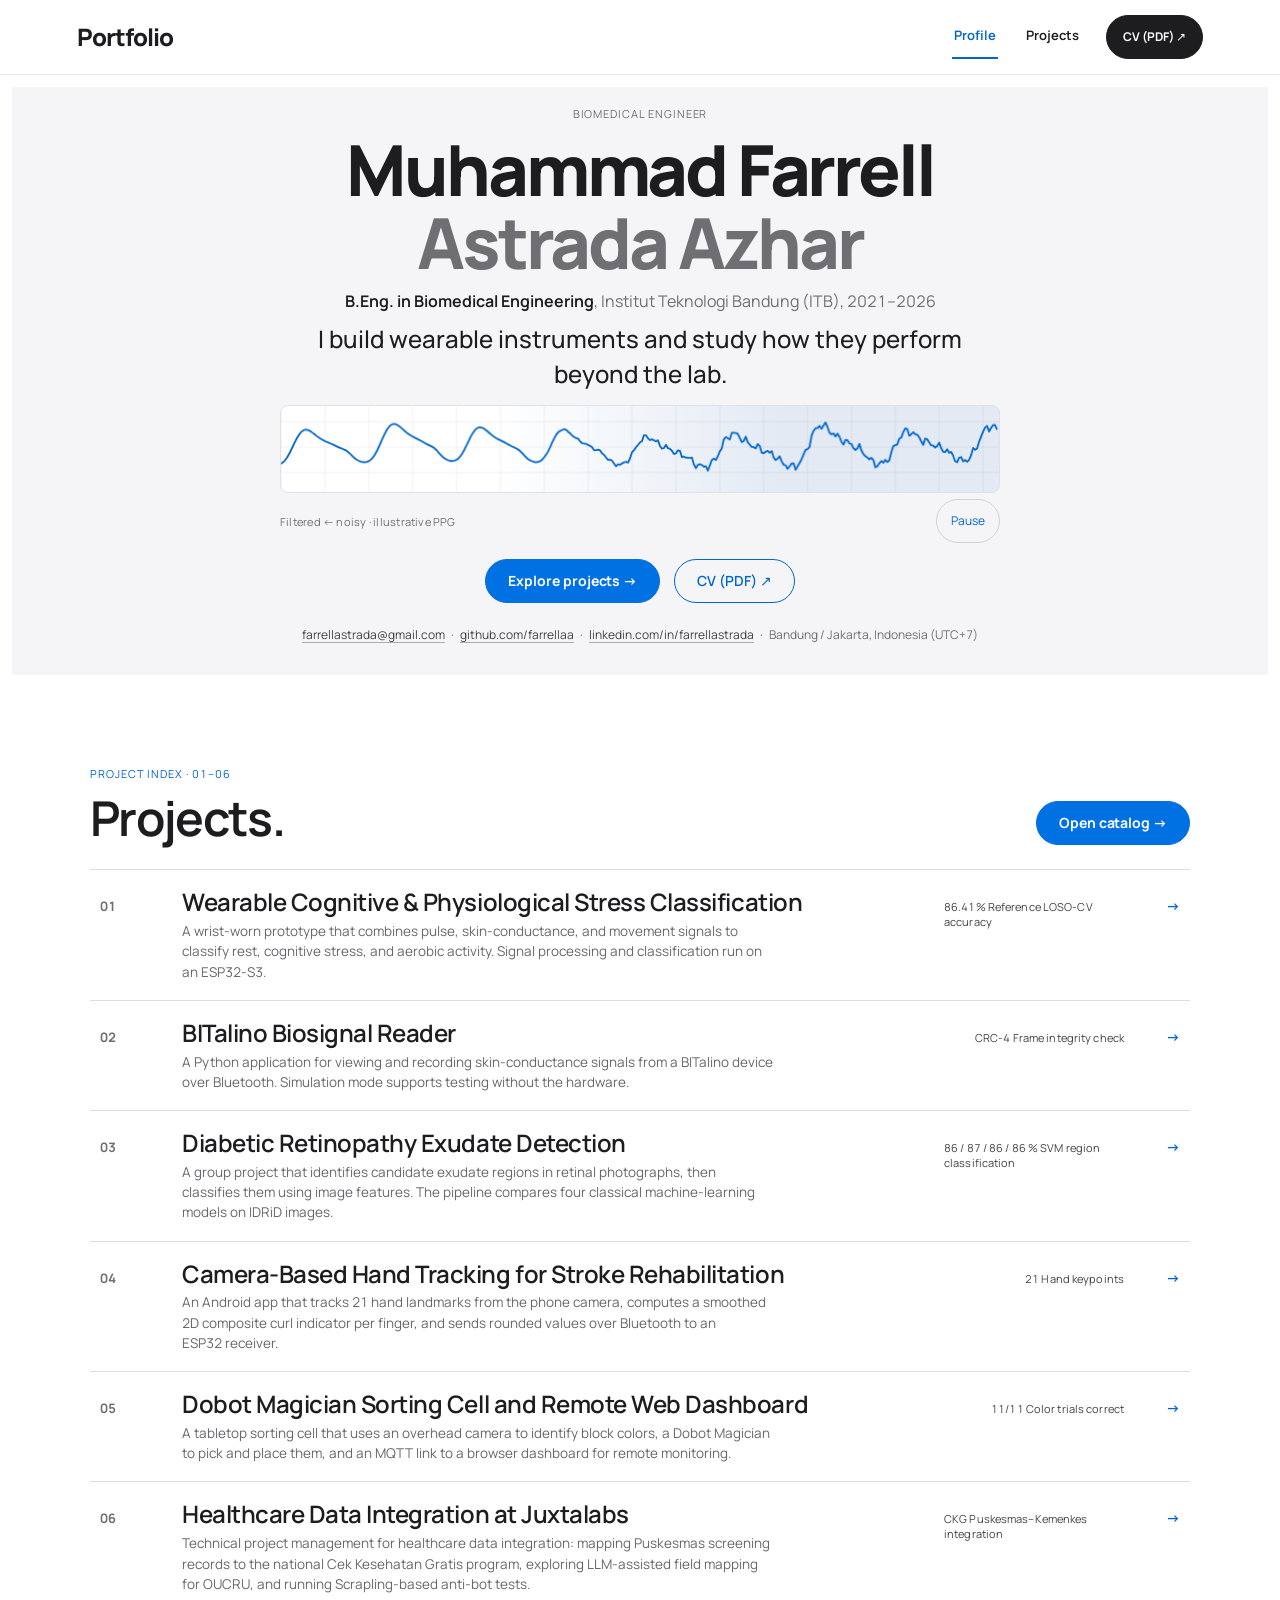
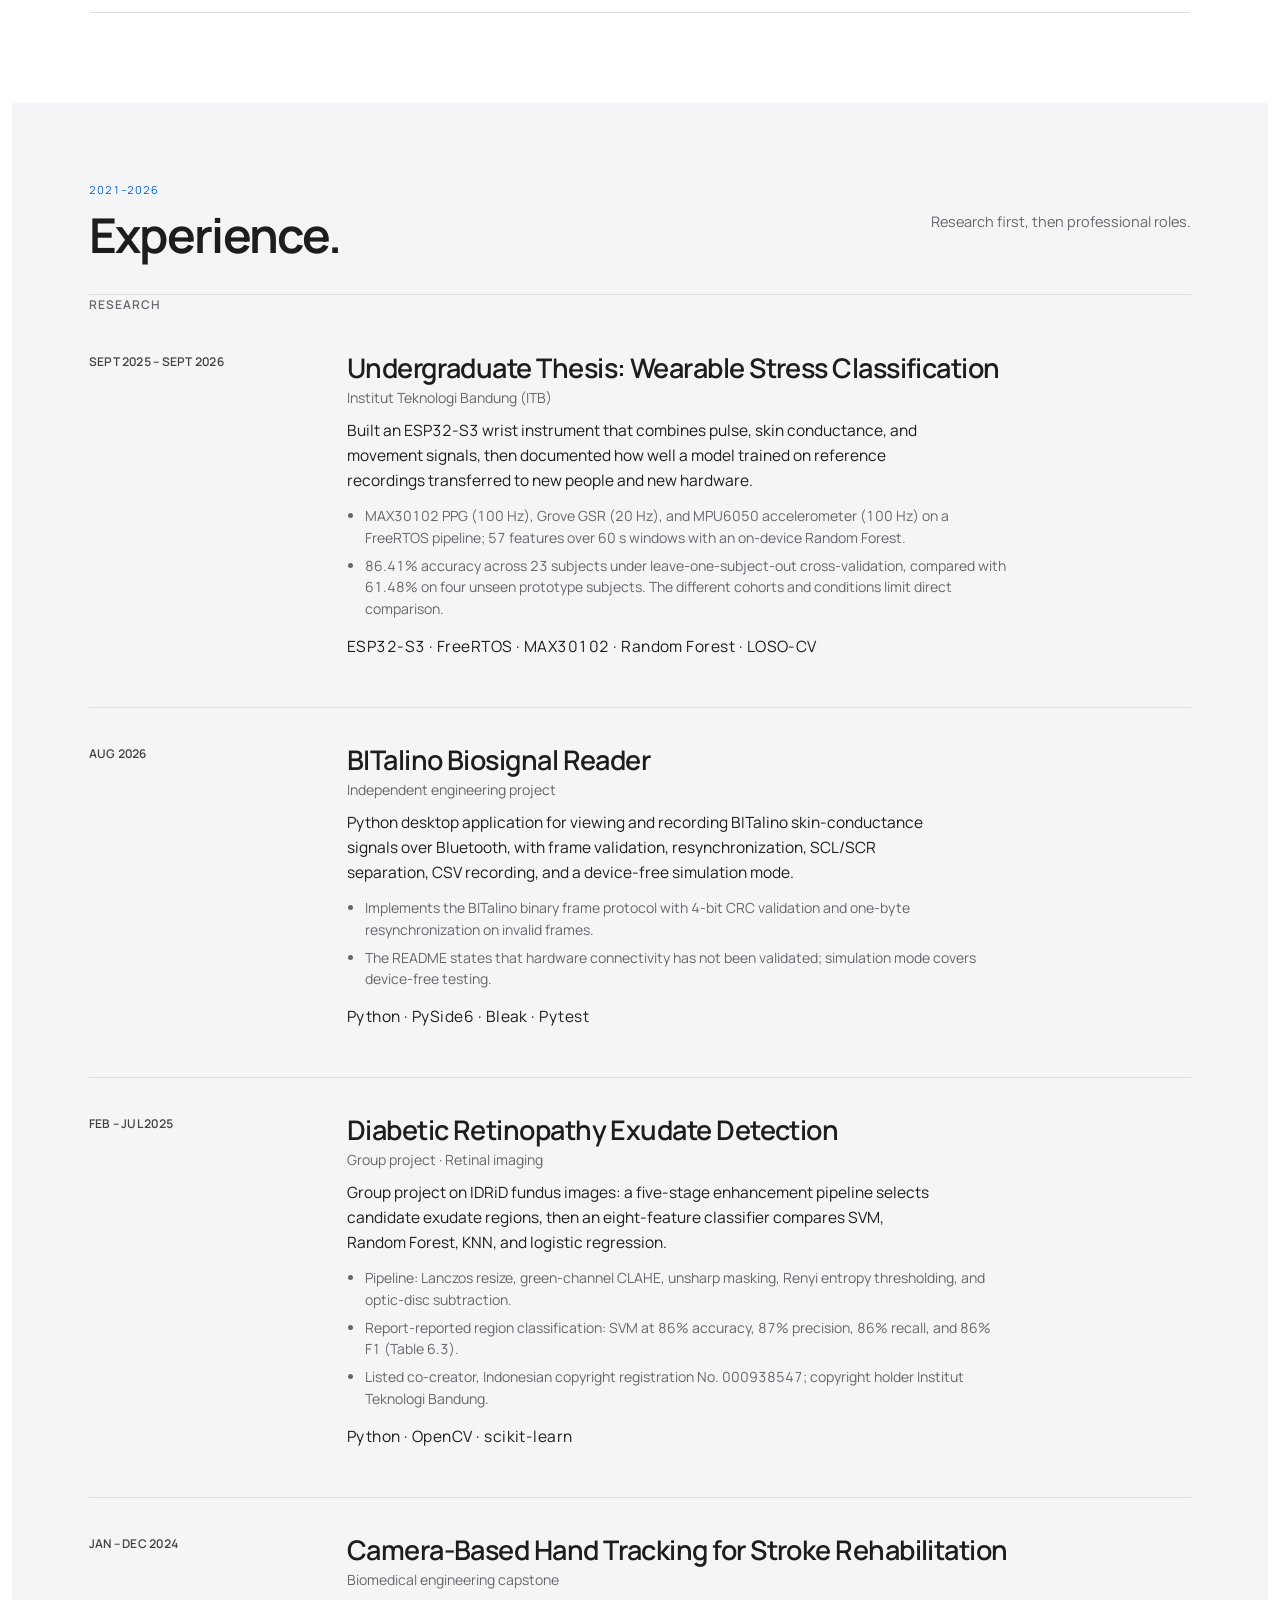
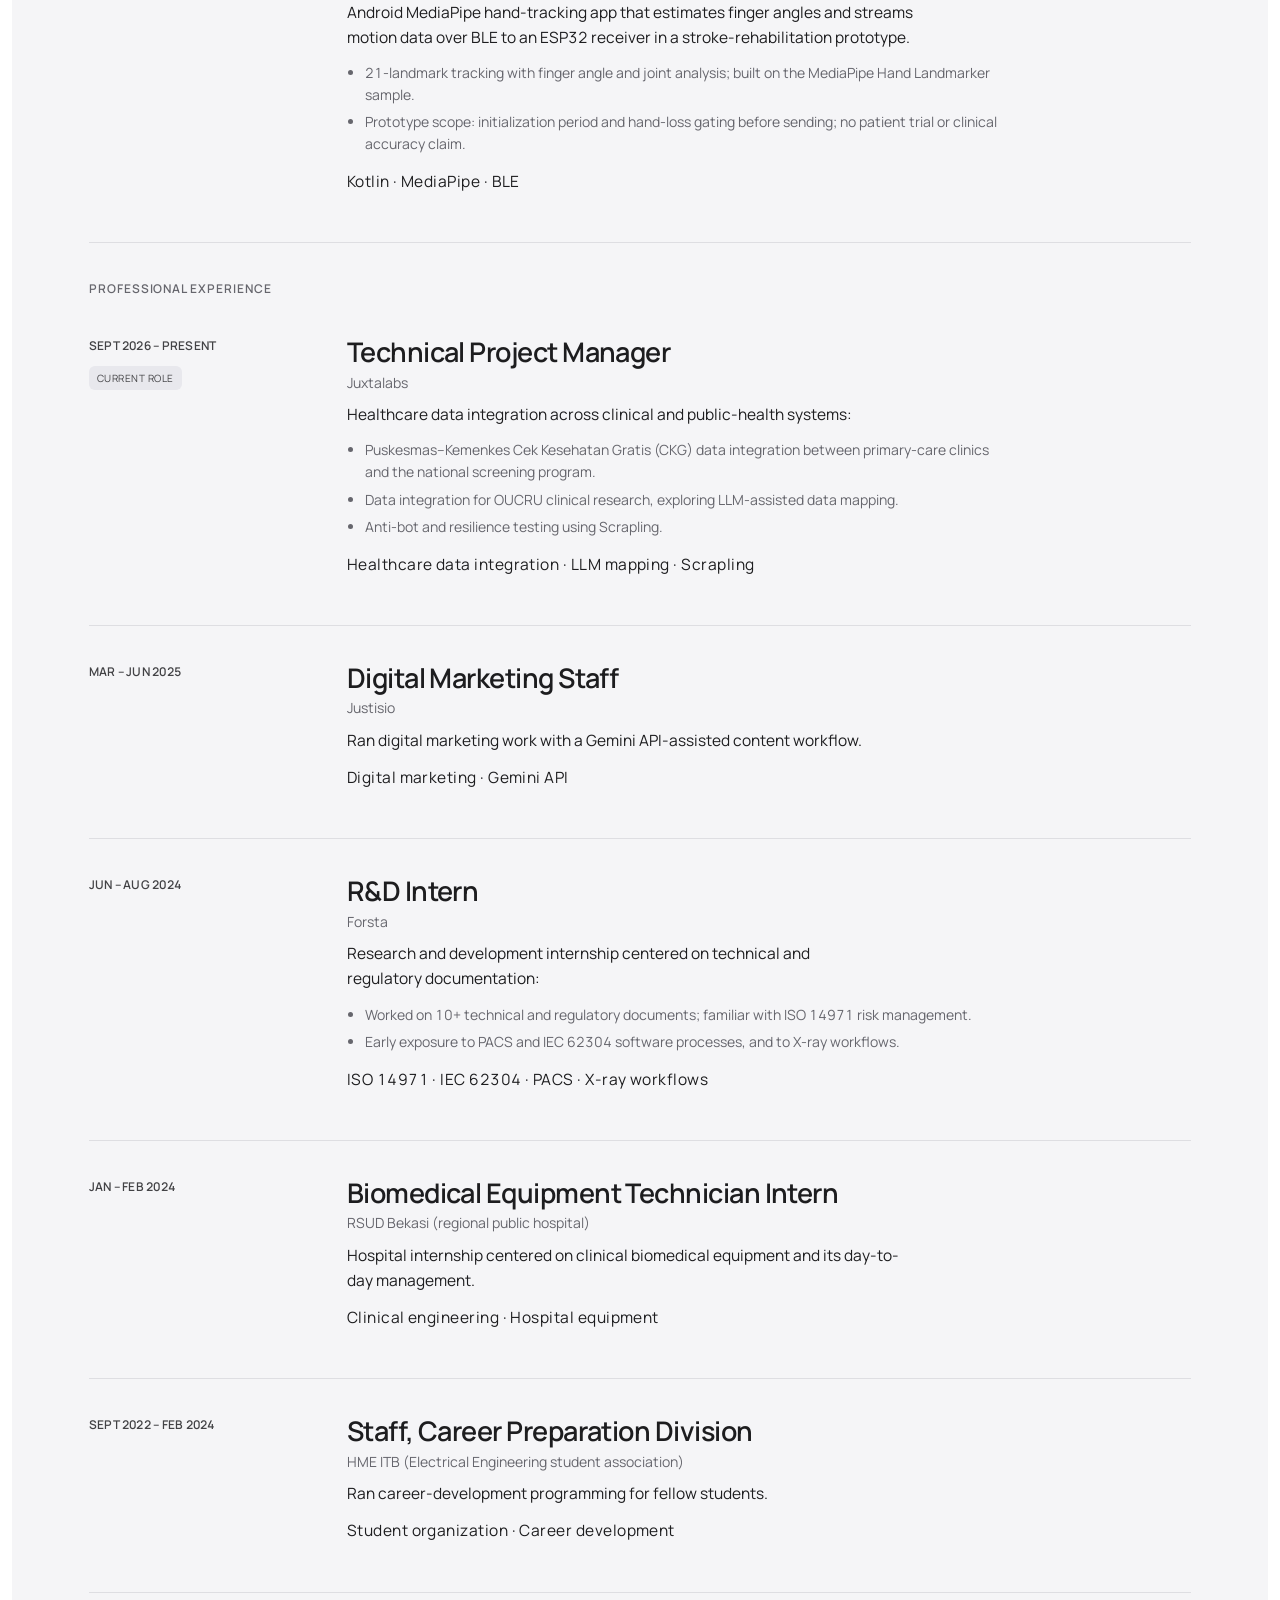
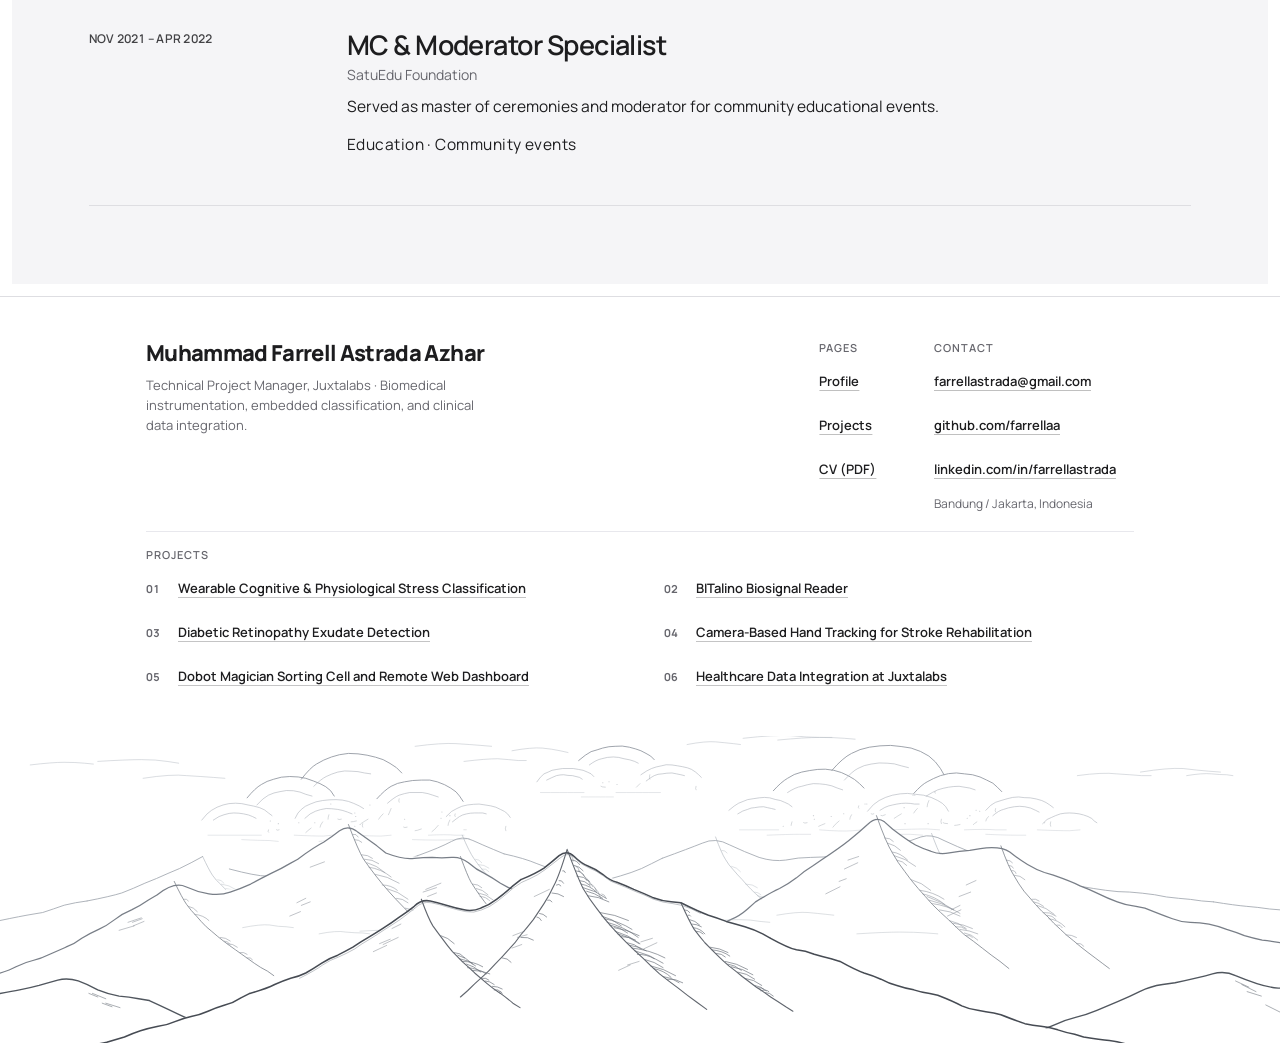
==== index.html @ b85378bb "Move keyboard focus from play overlay to controls" ====
<!doctype html><html lang="en"><head><meta charset="UTF-8"/><meta name="viewport" content="width=device-width, initial-scale=1.0"/><meta name="theme-color" content="#ffffff"/><meta name="description" content="Biomedical engineering portfolio of Muhammad Farrell Astrada Azhar: wearable sensing, on-device signal classification, medical imaging, rehabilitation prototypes, and clinical data integration."/><link rel="icon" type="image/png" sizes="32x32" href="/favicon-memoji-32.png"/><link rel="icon" href="/favicon.ico?v=memoji" sizes="any"/><link rel="apple-touch-icon" sizes="180x180" href="/apple-touch-icon-memoji.png"/><title>Farrell Astrada · Biomedical Engineering Portfolio</title><link rel="preconnect" href="https://fonts.googleapis.com"><link rel="preconnect" href="https://fonts.gstatic.com" crossorigin><link href="https://fonts.googleapis.com/css2?family=Manrope:wght@400;500;600;700;800&display=swap" rel="stylesheet">  <script type="module" crossorigin src="/assets/index-DA_70yv-.js"></script>
  <link rel="stylesheet" crossorigin href="/assets/index-NJBptcGo.css">
</head><body><div id="root"></div></body></html>
---- assets/index-NJBptcGo.css ----
:root{--deep:#062033;--deep-2:#0a2f4e;--navy:#0d3a5c;--blue:#1f6fa8;--lagoon:#2fa7a0;--lagoon-deep:#0e6b66;--foam:#f3f7fa;--mist:#e7eef4;--line:#c6d6e2;--line-soft:#d7e2eb;--ink:#0f2a3d;--ink-2:#42617a;--cream-text:#eef5fa;--dim-text:#b8cddd;--gold:#e9c46a;--gold-deep:#a5762a;--font-display:"Manrope", -apple-system, BlinkMacSystemFont, "Segoe UI", sans-serif;--font-body:"Manrope", -apple-system, BlinkMacSystemFont, "SF Pro Text", sans-serif;--font-mono:"IBM Plex Mono", "SF Mono", "JetBrains Mono", Consolas, monospace;--font-serif:"New York", "Instrument Serif", Georgia, serif;--serif:var(--font-serif);--sans:var(--font-body);--mono:var(--font-mono);font-family:var(--font-body);color:var(--ink);background:var(--foam);font-synthesis:none;text-rendering:optimizelegibility;-webkit-font-smoothing:antialiased;font-variant-numeric:tabular-nums lining-nums;font-size:17px;line-height:1.62}*{box-sizing:border-box}html{scroll-behavior:smooth}body{background:var(--foam);color:var(--ink);margin:0}a{color:inherit;text-decoration:none}button,select{font:inherit}button,a,select{touch-action:manipulation}button:focus-visible,a:focus-visible,select:focus-visible,summary:focus-visible{outline:3px solid var(--blue);outline-offset:3px}p{text-wrap:pretty}.topbar{background:var(--foam)}.nav{-webkit-backdrop-filter:blur(10px);backdrop-filter:blur(10px);z-index:40;border-bottom:1px solid var(--line);background:#f3f7faf0;flex-wrap:wrap;justify-content:space-between;align-items:center;gap:20px;min-height:76px;padding:12px clamp(22px,6vw,96px);display:flex;position:sticky;top:0}.brand{font-family:var(--serif);color:var(--navy);align-items:center;gap:10px;font-size:24px;line-height:1.1;display:flex}.navlinks{flex-wrap:wrap;align-items:center;gap:clamp(12px,2vw,28px);font-size:13px;font-weight:600;display:flex}.navlinks a{border-bottom:2px solid #0000;padding:6px 2px;transition:color .15s,border-color .15s}.navlinks a:hover{color:var(--blue)}.navlinks a.active-nav{color:var(--blue);border-bottom-color:var(--blue)}.navlinks a.cv{border:1px solid var(--line);background:var(--mist);font-family:var(--mono);letter-spacing:.05em;padding:8px 14px;font-size:11px}.navlinks a.cv:hover{background:var(--navy);color:var(--cream-text);border-color:var(--navy)}.hero{background:linear-gradient(115deg, #041a2c 0%, var(--deep-2) 52%, #14507e 100%);color:var(--cream-text);border-bottom:2px solid var(--gold);grid-template-columns:1fr;display:grid;position:relative;overflow:hidden}.hero:before{content:"";pointer-events:none;opacity:.1;background:repeating-linear-gradient(-35deg,#0000 0 11px,#cbd5e1 11.5px 12px,#0000 12.5px 24px);position:absolute;inset:0;-webkit-mask-image:linear-gradient(90deg,#000 0%,#00000080 60%,#0000 95%);mask-image:linear-gradient(90deg,#000 0%,#00000080 60%,#0000 95%)}.hero-copy{z-index:2;max-width:980px;padding:64px clamp(24px,6vw,96px) 60px;position:relative}.eyebrow,.mono,.stageinfo-head .mono{font-family:var(--mono);letter-spacing:.085em;text-transform:uppercase;font-size:11px}.eyebrow{color:var(--gold);margin:0}.eyebrow.dark{color:var(--lagoon-deep)}.hero h1,.catalog h1,.detail h1{font-family:var(--serif);letter-spacing:-.03em;text-wrap:balance;margin:18px 0 20px;font-size:clamp(44px,5.4vw,76px);font-weight:400;line-height:.98}.hero h1 i,.catalog h1 i{color:var(--gold);font-weight:400}.degree{color:var(--cream-text);margin:0;font-size:16px;line-height:1.55}.lede{font-family:var(--serif);color:#f3efe6;max-width:62ch;margin:22px 0 10px;font-size:clamp(20px,2.1vw,24px);line-height:1.38}.actions{flex-wrap:wrap;align-items:center;gap:14px;margin-top:26px;display:flex}.button{background:var(--gold);color:var(--deep);border:1px solid var(--gold);align-items:center;padding:12px 18px;font-size:13px;font-weight:700;transition:transform .15s,background .15s;display:inline-flex}.button:hover{background:#f4d78d;transform:translateY(-1px)}.button-secondary{color:var(--cream-text);background:#1f6fa859;border:1px solid #e9c46a8c;padding:12px 16px;font-size:13px;font-weight:600}.button-secondary:hover{background:#e9c46a2e}.button-dark{background:var(--navy);color:var(--cream-text);border-color:var(--navy)}.button-dark:hover{background:var(--blue);color:#fff}.contact{color:var(--dim-text);flex-wrap:wrap;align-items:center;gap:6px;margin-top:22px;font-size:12px;display:flex}.contact a{text-underline-offset:3px;color:var(--cream-text);text-decoration:underline}.experience h2,.skillmatrix h2,.detail section h2,.quick h2{font-family:var(--serif);letter-spacing:-.025em;text-wrap:balance;margin:10px 0 0;font-size:clamp(34px,4.2vw,52px);font-weight:400;line-height:1.04}.experience,.quick{padding:78px clamp(24px,6vw,96px)}.experience{background:var(--mist);border-bottom:1px solid var(--line)}.exp-header,.quick-header{flex-wrap:wrap;justify-content:space-between;align-items:flex-end;gap:24px;display:flex}.exp-header p:not(.eyebrow),.quick-header p:not(.eyebrow){max-width:54ch;color:var(--ink-2);margin:0;font-size:14.5px}.ledger{border-top:2px solid var(--navy);margin-top:32px}.ledger article{border-bottom:1px solid var(--line);grid-template-columns:230px 1fr;gap:28px;padding:26px 0;display:grid}.exp-meta{flex-direction:column;gap:6px;display:flex}.exp-period{color:var(--lagoon-deep);font-weight:600}.exp-badge{background:var(--navy);color:var(--cream-text);font-family:var(--mono);letter-spacing:.05em;align-self:flex-start;margin-top:4px;padding:4px 8px;font-size:10px;display:inline-block}.exp-content h4{font-family:var(--serif);color:var(--navy);margin:0 0 4px;font-size:27px;font-weight:400;line-height:1.15}.exp-org{color:var(--blue);margin-bottom:10px;font-size:14px;display:block}.exp-content>p{max-width:66ch;color:var(--ink);margin:8px 0 12px;font-size:15.5px}.exp-bullets{max-width:66ch;margin:0 0 14px;padding-left:18px}.exp-bullets li{color:var(--ink-2);margin-bottom:6px;font-size:14px;line-height:1.55}.exp-tags{font-family:var(--mono);letter-spacing:.03em;color:var(--lagoon-deep);font-size:11px}.quick{background:var(--foam)}.quick-table{border-top:2px solid var(--navy);margin-top:24px}.quick-table>a{border-bottom:1px solid var(--line);grid-template-columns:64px 1fr auto 28px;align-items:baseline;gap:18px;padding:18px 10px;transition:background .15s;display:grid}.quick-table>a:hover{background:var(--mist)}.quick-plate{font-family:var(--mono);color:var(--lagoon-deep);font-size:15px;font-weight:600}.quick-main strong{font-family:var(--serif);color:var(--navy);font-size:24px;font-weight:400;line-height:1.15;display:block}.quick-main small{color:var(--ink-2);margin-top:3px;font-size:13px;display:block}.quick-metric{font-family:var(--mono);color:var(--blue);white-space:nowrap;background:#1f6fa814;border:1px solid #1f6fa840;padding:5px 10px;font-size:11px}.quick-table>a>b{font-family:var(--mono);color:var(--lagoon-deep);text-align:right;font-size:14px}.catalog-banner{background:linear-gradient(115deg, var(--deep-2) 0%, #14507e 100%);color:var(--cream-text);border-bottom:2px solid var(--gold);margin-bottom:40px;padding:58px clamp(24px,6vw,96px) 52px}.catalog-banner h1{font-family:var(--serif);letter-spacing:-.03em;max-width:18ch;margin:14px 0 18px;font-size:clamp(44px,5.5vw,76px);font-weight:400;line-height:.98}.catalog-banner h1 i{color:var(--gold)}.catalog-intro{color:#d5e2ee;max-width:65ch;margin:0;font-size:17px}.catalog,.detail{padding:0 clamp(24px,6vw,96px) 90px}.filters{flex-wrap:wrap;gap:8px;margin-bottom:10px;display:flex}.filters button{background:var(--mist);color:var(--ink-2);border:1px solid var(--line);font-family:var(--mono);cursor:pointer;padding:9px 15px;font-size:11px;transition:all .15s}.filters button:hover{border-color:var(--blue);color:var(--blue)}.filters button.active{background:var(--navy);color:var(--cream-text);border-color:var(--navy);font-weight:700}.projectlist{border-top:2px solid var(--navy)}.projectlist article{border-bottom:1px solid var(--line);padding:34px 0 38px}.projecttop{flex-wrap:wrap;justify-content:space-between;align-items:center;gap:14px;display:flex}.projecttop .mono{color:var(--lagoon-deep);font-weight:600}.project-kicker{font-family:var(--mono);letter-spacing:.05em;text-transform:uppercase;color:var(--ink-2);margin-top:4px;font-size:10.5px;display:block}.open-case-btn{font-family:var(--mono);color:var(--blue);white-space:nowrap;background:#1f6fa814;border:1px solid #1f6fa84d;padding:8px 14px;font-size:11.5px;font-weight:600;transition:all .15s}.open-case-btn:hover{background:var(--navy);color:var(--cream-text);border-color:var(--navy)}.projectlist h2{font-family:var(--serif);letter-spacing:-.025em;color:var(--navy);margin:12px 0 6px;font-size:clamp(30px,3.3vw,40px);font-weight:400}.projectlist h2 a:hover{color:var(--blue)}.project-summary{color:var(--ink);max-width:68ch;margin:0 0 20px;font-size:16px}.project-kpi-row{background:var(--mist);border:1px solid var(--line);grid-template-columns:repeat(4,1fr);gap:14px;margin-bottom:18px;padding:14px 18px;display:grid}.kpi-cell small{font-family:var(--mono);text-transform:uppercase;letter-spacing:.06em;color:var(--lagoon-deep);font-size:9.5px;display:block}.kpi-cell span{color:var(--ink-2);margin-top:3px;font-size:12px;font-weight:600;display:block}.kpi-cell strong{color:var(--navy);font-size:16px;display:block}.stackgrid,.detailmetrics{grid-template-columns:repeat(4,1fr);gap:18px;display:grid}.stackgrid>div,.detailmetrics>div{border-top:1px solid var(--line);padding-top:10px}.stackgrid small,.detailmetrics small{font-family:var(--mono);color:var(--lagoon-deep);text-transform:uppercase;letter-spacing:.06em;font-size:10px}.stackgrid p,.detailmetrics p{color:var(--ink-2);margin:6px 0 0;font-size:13px;line-height:1.5}.skillmatrix{border-top:2px solid var(--navy);margin-top:72px;padding-top:48px}.skill-intro{max-width:60ch;color:var(--ink-2);margin:10px 0 0;font-size:15px}.skill-categories{grid-template-columns:repeat(3,1fr);gap:24px;margin-top:28px;display:grid}.skill-cat-block{background:var(--mist);border:1px solid var(--line);padding:22px 24px}.skill-cat-block h3{font-family:var(--mono);letter-spacing:.06em;text-transform:uppercase;color:var(--navy);border-bottom:1px solid var(--line);margin:0 0 14px;padding-bottom:10px;font-size:13px;font-weight:600}.skill-row{border-bottom:1px dashed var(--line);flex-direction:column;gap:3px;padding:10px 0;display:flex}.skill-row:last-child{border-bottom:0}.skill-row strong{color:var(--navy);font-size:14px}.skill-row span{font-family:var(--mono);color:var(--ink-2);font-size:11px}.skill-row em{letter-spacing:.05em;text-transform:uppercase;color:var(--lagoon-deep);font-size:10px;font-style:normal}.detail-subnav{background:var(--mist);border-bottom:1px solid var(--line);flex-wrap:wrap;justify-content:space-between;align-items:center;gap:16px;margin:0 calc(-1*clamp(24px,6vw,96px));padding:12px clamp(24px,6vw,96px);display:flex}.back{font-family:var(--mono);color:var(--blue);text-underline-offset:4px;font-size:11.5px;font-weight:600;text-decoration:underline}.prev-next{font-family:var(--mono);flex-wrap:wrap;align-items:center;gap:14px;font-size:11.5px;display:flex}.prev-next a{color:var(--navy);text-underline-offset:3px;text-decoration:underline}.detail-hero{background:linear-gradient(115deg, #041a2c 0%, var(--deep-2) 52%, #14507e 100%);color:var(--cream-text);border-bottom:2px solid var(--gold);margin:0 calc(-1*clamp(24px,6vw,96px));padding:54px clamp(24px,6vw,96px) 48px}.detail-hero h1{color:#fff;font-family:var(--serif);margin:14px 0 10px;font-size:clamp(40px,5vw,68px);font-weight:400;line-height:1.02}.detail-kicker{font-family:var(--mono);letter-spacing:.05em;text-transform:uppercase;color:var(--gold);margin:0 0 16px;font-size:12px}.detail-lead{color:#dce6ef;max-width:68ch;margin:0 0 26px;font-size:17px;line-height:1.6}.detail-kpi-grid{grid-template-columns:repeat(4,1fr);gap:14px;margin:0 0 26px;display:grid}.detail-kpi{background:#0516278c;border:1px solid #e9c46a59;padding:14px 16px}.detail-kpi b{color:#fff;letter-spacing:-.02em;font-size:20px;display:block}.detail-kpi span{color:var(--gold);margin-top:3px;font-size:12px;font-weight:600;display:block}.detail-kpi small{font-family:var(--mono);text-transform:uppercase;letter-spacing:.05em;color:var(--dim-text);margin-top:5px;font-size:9.5px;line-height:1.45;display:block}.hatched-stage-bar{grid-template-columns:repeat(auto-fit,minmax(150px,1fr));gap:8px;display:grid}.hatched-stage-bar button{color:#d5e2ee;text-align:left;cursor:pointer;background:repeating-linear-gradient(-45deg,#14507e8c,#14507e8c 8px,#0a2f4ed9 8px 16px);border:1px solid #e9c46a73;padding:12px 14px;transition:all .15s}.hatched-stage-bar button small{font-family:var(--mono);color:var(--gold);letter-spacing:.06em;font-size:9.5px;display:block}.hatched-stage-bar button strong{margin-top:4px;font-size:13px;font-weight:600;display:block}.seg-num{font-family:var(--mono);color:var(--dim-text);letter-spacing:.08em;margin-bottom:2px;font-size:9px;display:block}.hatched-stage-bar button.active-seg{background:var(--gold);color:var(--deep);border-color:var(--gold)}.hatched-stage-bar button.active-seg small,.hatched-stage-bar button.active-seg .seg-num{color:var(--deep)}.detailmetrics{padding:26px 0 8px}.detail section{border-top:1px solid var(--line);padding:36px 0}.detail section:first-of-type{border-top:0}.detail section>p:not(.eyebrow){max-width:66ch;font-size:17px;line-height:1.65}.detail section h2{color:var(--navy);margin:10px 0 16px;font-size:clamp(30px,3.6vw,42px)}.stagebar{flex-wrap:wrap;gap:8px;margin:22px 0 16px;display:flex}.stagebar button{background:var(--mist);border:1px solid var(--line);text-align:left;cursor:pointer;min-width:120px;min-height:56px;font-family:var(--mono);color:var(--lagoon-deep);padding:11px 14px;font-size:10px;transition:all .15s}.stagebar button span{font-family:var(--sans);color:var(--navy);margin-top:4px;font-size:13px;font-weight:600;display:block}.stagebar button.on{background:var(--navy);color:var(--gold);border-color:var(--navy)}.stagebar button.on span{color:#fff}.stageinfo{background:var(--mist);border-left:3px solid var(--blue);max-width:66ch;padding:18px 22px;font-size:15.5px}.stageinfo-head{flex-wrap:wrap;justify-content:space-between;gap:12px;margin-bottom:8px;display:flex}.stageinfo-head .mono{color:var(--lagoon-deep)}.notes p{border-bottom:1px solid var(--line);grid-template-columns:42px 1fr;gap:14px;max-width:68ch;margin:0;padding:14px 0;font-size:15.5px;display:grid}.notes span{font-family:var(--mono);color:var(--lagoon-deep);font-weight:600}.eval-table-wrap{overflow-x:auto}.eval-table{border-collapse:collapse;background:var(--mist);border:1px solid var(--line);width:100%;max-width:860px;margin-top:16px}.eval-table th,.eval-table td{text-align:left;border-bottom:1px solid var(--line-soft);vertical-align:top;padding:12px 16px;font-size:14px}.eval-table th{background:var(--navy);color:var(--cream-text);font-family:var(--mono);text-transform:uppercase;letter-spacing:.06em;font-size:10.5px}.eval-table td strong{color:var(--blue);font-family:var(--mono);font-weight:600}.eval-val{white-space:nowrap;text-transform:none}.detail .limits{background:var(--navy);color:var(--cream-text);border-left:4px solid var(--gold);margin-top:28px;padding:34px 36px}.detail .limits .eyebrow{color:var(--gold)}.detail .limits h2{color:#fff;font-size:34px}.detail .limits p{color:#dce6ef}.detail-links-row{flex-wrap:wrap;gap:14px;margin-top:22px;display:flex}.next-plate-banner{background:var(--mist);border:1px solid var(--line);flex-wrap:wrap;justify-content:space-between;align-items:center;gap:20px;margin-top:44px;padding:28px 32px;display:flex}.next-plate-banner .mono{color:var(--lagoon-deep)}.next-plate-banner h3{font-family:var(--serif);color:var(--navy);margin:6px 0 0;font-size:28px;font-weight:400}.next-plate-banner p{color:var(--ink-2);max-width:60ch;margin:6px 0 0;font-size:14px}.coast{background:var(--foam);border-top:2px solid var(--navy);position:relative}.coast-nav{font-family:var(--mono);color:var(--navy);background:var(--mist);border-top:1px solid var(--line);flex-wrap:wrap;justify-content:space-between;align-items:flex-start;gap:32px;padding:26px clamp(24px,6vw,96px) 34px;font-size:11px;display:flex}.coast-brand strong{font-family:var(--serif);margin-bottom:6px;font-size:20px;font-weight:400;display:block}.coast-brand p{color:var(--ink-2);line-height:1.6;font-family:var(--sans);margin:0;font-size:13px}.coast-col{flex-direction:column;gap:8px;min-width:180px;display:flex}.coast-col .mono{color:var(--lagoon-deep);margin-bottom:2px}.coast-col a{color:var(--blue);text-underline-offset:3px;font-weight:600;text-decoration:underline}.coast-col a:hover{color:var(--navy)}.coast-col span:last-child{color:var(--ink-2)}@media (width<=960px){.aligngrid,.skill-categories{grid-template-columns:1fr}.project-kpi-row,.detail-kpi-grid,.stackgrid,.detailmetrics{grid-template-columns:repeat(2,1fr)}.ledger article{grid-template-columns:1fr;gap:10px}.quick-table>a{grid-template-columns:48px 1fr 24px}.quick-metric{display:none}}@media (width<=580px){.nav{padding:12px 18px}.hero-copy,.experience,.quick,.catalog-banner,.catalog,.detail{padding-left:20px;padding-right:20px}.detail-subnav,.detail-hero{margin-left:-20px;margin-right:-20px;padding-left:20px;padding-right:20px}.project-kpi-row,.detail-kpi-grid,.stackgrid,.detailmetrics{grid-template-columns:1fr}.next-plate-banner{padding:22px 20px}.detail .limits{padding:26px 20px}}@media (prefers-reduced-motion:reduce){html{scroll-behavior:auto}*,:before,:after{transition-duration:.01ms!important;animation-duration:.01ms!important}}.topbar{z-index:50;transition:transform .22s;position:sticky;top:0}.topbar-hidden{transform:translateY(-100%)}.topbar:focus-within{transform:translateY(0)}@media (prefers-reduced-motion:reduce){.topbar{transition:none}}:root{--foam:#fff;--mist:#f5f5f7;--line:#dedee2;--line-soft:#e8e8ed;--ink:#1d1d1f;--ink-2:#66666d;--navy:#1d1d1f;--blue:#06c;--blue-hover:#004f9e;--blue-press:#003d7a;--lagoon-deep:#06c;--gold-deep:#06c;--font-serif:"Manrope", -apple-system, BlinkMacSystemFont, "Segoe UI", sans-serif;--font-mono:"Manrope", -apple-system, BlinkMacSystemFont, "Segoe UI", sans-serif;--ui-ease:.16s ease}a:focus-visible,button:focus-visible,select:focus-visible,summary:focus-visible{outline:3px solid var(--blue);outline-offset:3px;box-shadow:0 0 0 3px #fff}.detail-hero :is(a,button,select,summary):focus-visible{outline-color:#fff;box-shadow:0 0 0 3px #1d1d1f}.nav{background:#fffffff5;border-color:#e8e8ed;min-height:74.8px}.brand{letter-spacing:-.04em;transition:opacity var(--ui-ease);font-weight:800}.brand:hover{opacity:.72}.brand:active{opacity:.6}.navlinks a{min-height:44px;transition:color var(--ui-ease), border-color var(--ui-ease);align-items:center;font-size:13px;font-weight:650;display:inline-flex}.navlinks a:not(.cv):hover{color:var(--blue);border-bottom-color:var(--blue)}.navlinks a:not(.cv):active{color:var(--blue-press);border-bottom-color:currentColor}.navlinks a.active-nav,.navlinks a.active-nav:hover{color:var(--blue);border-bottom-color:var(--blue)}.navlinks a.cv{text-align:center;color:#fff;line-height:1.2;font-family:var(--sans);letter-spacing:0;transition:background-color var(--ui-ease), border-color var(--ui-ease), color var(--ui-ease);background:#1d1d1f;border-color:#1d1d1f;border-radius:999px;justify-content:center;align-items:center;padding:8px 16px;font-size:12px;font-weight:700;display:inline-flex}.navlinks a.cv:hover{color:#fff;background:#000;border-color:#000}.navlinks a.cv:active{background:#333;border-color:#333}.hero{color:#1d1d1f;text-align:center;background:#f5f5f7;border:0;margin:12px 12px 0}.hero:before{display:none}.hero-copy{flex-direction:column;align-items:center;width:100%;max-width:1100px;margin:0 auto;padding:18px 24px 30px;display:flex}.hero .eyebrow{color:#6e6e73;font-size:11px}.hero h1{font-family:var(--sans);letter-spacing:-.045em;text-wrap:balance;overflow-wrap:break-word;margin:10px 0;font-size:clamp(44px,5.5vw,76px);font-weight:800;line-height:1.04}.hero h1 i{color:#6e6e73;font-style:normal;font-weight:800}.degree{color:#6e6e73;text-wrap:pretty;max-width:760px;margin:0 auto;line-height:1.55}.degree strong{color:#1d1d1f;font-weight:650}.degree span{color:#6e6e73;margin-top:4px;font-size:13.5px;display:block}.lede{font-family:var(--sans);color:#1d1d1f;text-wrap:pretty;max-width:650px;margin:8px auto 4px;font-weight:500;line-height:1.45}.contact{color:#6e6e73;font-size:12px;line-height:1.6}.contact a{color:#424245;text-underline-offset:3px;transition:color var(--ui-ease), text-decoration-color var(--ui-ease);-webkit-text-decoration:underline #42424566;text-decoration:underline #42424566;text-decoration-thickness:1px}.contact a:hover{color:var(--blue);text-decoration-color:currentColor}.contact a:active{color:var(--blue-press);text-decoration-color:currentColor}.hero-ppg{width:min(720px,100%);margin:10px auto 4px}.hero-ppg canvas{background:linear-gradient(90deg,#fff 30%,#e3eaf4 70%);border:1px solid #dce2ea;border-radius:8px;width:100%;height:88px;display:block}.hero-ppg-meta{justify-content:space-between;align-items:center;gap:12px;margin-top:6px;display:flex}.hero-ppg-meta span{color:#6e6e73;letter-spacing:.02em;font-size:11px}.hero-ppg-meta button{font:inherit;color:#06c;text-align:center;cursor:pointer;min-height:44px;transition:background-color var(--ui-ease), border-color var(--ui-ease), color var(--ui-ease);background:0 0;border:1px solid #d2d2d7;border-radius:999px;justify-content:center;align-items:center;padding:8px 14px;font-size:12px;line-height:1.2;display:inline-flex}.hero-ppg-meta button:hover{background:#e8e8ed;border-color:#c7c7cc}.hero-ppg-meta button:active{color:var(--blue-press);background:#dedee2}.button,.button-dark,.button-secondary{color:#fff;max-width:100%;min-height:44px;font-family:var(--sans);letter-spacing:-.005em;text-align:center;white-space:normal;overflow-wrap:anywhere;transition:background-color var(--ui-ease), border-color var(--ui-ease), color var(--ui-ease);background:#0071e3;border:1px solid #0071e3;border-radius:999px;justify-content:center;align-items:center;gap:6px;padding:10px 22px;font-size:14px;font-weight:700;line-height:1.3;display:inline-flex}.button:hover,.button-dark:hover{color:#fff;background:#0077ed;border-color:#0077ed;transform:none}.button:active,.button-dark:active{color:#fff;background:#0068c9;border-color:#0068c9}.button-secondary{color:#06c;background:0 0;border-color:#06c;font-weight:600}.button-secondary:hover{color:var(--blue-hover);border-color:var(--blue-hover);background:#e8e8ed;transform:none}.button-secondary:active{color:var(--blue-press);border-color:var(--blue-press);background:#dedee2}.hero .actions{order:0;justify-content:center;margin-top:12px}.hero .contact{order:2;justify-content:center}.experience h2,.skillmatrix h2,.quick h2{font-family:var(--sans);letter-spacing:-.035em;text-wrap:balance;overflow-wrap:break-word;font-size:clamp(28px,5vw,48px);font-weight:650;line-height:1.1}.detail section h2{font-family:var(--sans);letter-spacing:-.03em;text-wrap:balance;overflow-wrap:break-word;font-size:clamp(28px,3.4vw,40px);font-weight:650;line-height:1.14}.detail .limits h2{font-size:clamp(28px,3.4vw,34px)}.experience,.quick{border:0;margin:12px 12px 0}.exp-header,.quick-header{align-items:center}.quick-header{align-items:flex-end;gap:16px 24px}.ledger,.quick-table,.research-table,.projectlist{border-top:1px solid var(--line)}.ledger article{padding:36px 0}.current-exp{box-shadow:none;background:0 0}.exp-content h4{font-family:var(--sans);letter-spacing:-.02em;color:var(--navy);text-wrap:balance;overflow-wrap:break-word;margin:0 0 4px;font-size:clamp(22px,2.2vw,27px);font-weight:600;line-height:1.2}.exp-org{color:var(--ink-2);font-size:14px;line-height:1.4}.exp-period{color:#424245;letter-spacing:.02em;font-size:12px}.exp-badge{color:#424245;background:#e8e8ed;border-radius:6px}.exp-tags{color:var(--ink-2);letter-spacing:.03em;font-size:11px}.exp-content>p{text-wrap:pretty}.exp-content h4,.quick-main strong,.projectlist h2{font-weight:600}.quick-metric{white-space:normal;background:0 0;border:0;max-width:200px}.ledger-group{letter-spacing:.08em;text-transform:uppercase;color:var(--ink-2);margin:36px 0 2px;font-size:12px;font-weight:600}.ledger .ledger-group:first-child{margin-top:0}.quick-header,.research-table,.quick-table{width:100%;max-width:1100px;margin-left:auto;margin-right:auto}.research-table{margin-top:24px}.quick-main{min-width:0}.quick-main strong{font-family:var(--sans);color:var(--navy);letter-spacing:-.02em;text-wrap:pretty;overflow-wrap:break-word;text-underline-offset:4px;transition:color var(--ui-ease), text-decoration-color var(--ui-ease);font-size:24px;font-weight:600;line-height:1.2;-webkit-text-decoration:underline #0000;text-decoration:underline #0000;text-decoration-thickness:1px;display:block}.quick-main small{color:var(--ink-2);text-wrap:pretty;max-width:74ch;margin-top:4px;font-size:13.5px;line-height:1.5;display:block}.research-table>a{border-bottom:1px solid var(--line);grid-template-columns:64px 1fr 28px;align-items:baseline;gap:18px;padding:18px 10px;display:grid}.research-table>a,.quick-table>a{color:var(--navy);transition:background-color var(--ui-ease);text-decoration:none}.research-table>a:hover,.quick-table>a:hover{background:var(--mist)}.research-table>a:active,.quick-table>a:active{background:#e8e8ed}.research-table>a:hover .quick-main strong,.quick-table>a:hover .quick-main strong,.research-table>a:focus-visible .quick-main strong,.quick-table>a:focus-visible .quick-main strong{color:var(--blue);text-decoration-color:currentColor}.research-table>a:active .quick-main strong,.quick-table>a:active .quick-main strong{color:var(--blue-press);text-decoration-color:currentColor}.quick-plate{color:#6e6e73;letter-spacing:.02em;font-size:13px;font-weight:700}.quick-metric{color:#424245;letter-spacing:.01em;font-size:11px;line-height:1.35}.catalog-banner{background:var(--mist);color:var(--ink);text-align:center;border:0;padding-top:80px;padding-bottom:72px}.catalog-banner h1{font-family:var(--sans);letter-spacing:-.04em;text-wrap:balance;overflow-wrap:break-word;max-width:22ch;margin:16px auto 24px;font-size:clamp(36px,6.2vw,76px);font-weight:700;line-height:1.06}.catalog-banner h1 i{color:var(--ink-2);font-style:normal;font-weight:700}.catalog-banner .eyebrow{color:var(--ink-2)}.catalog-intro{color:var(--ink-2);text-wrap:pretty;margin-inline:auto}.filters{margin-bottom:32px}.filters button,.open-case-btn{min-height:44px;font-family:var(--sans);border-radius:999px}.filters button{text-align:center;white-space:normal;letter-spacing:0;max-width:100%;transition:background-color var(--ui-ease), border-color var(--ui-ease), color var(--ui-ease);justify-content:center;align-items:center;padding:10px 16px;font-size:12px;font-weight:600;line-height:1.25;display:inline-flex}.filters button.active{font-weight:600}.filters button:active{background:#dedee2;border-color:#c7c7cc}.open-case-btn{text-align:center;white-space:normal;border:1px solid var(--blue);max-width:100%;color:var(--blue);letter-spacing:-.005em;transition:background-color var(--ui-ease), border-color var(--ui-ease), color var(--ui-ease);background:0 0;justify-content:center;align-items:center;padding:10px 18px;font-size:13px;font-weight:700;line-height:1.25;display:inline-flex}.open-case-btn:hover{background:var(--blue);border-color:var(--blue);color:#fff}.open-case-btn:active{background:var(--blue-press);border-color:var(--blue-press);color:#fff}.flagship-project{box-shadow:none;background:0 0;margin-left:0;padding-left:0!important}.projectlist article{padding-block:48px}.projecttop .mono{color:#6e6e73;letter-spacing:.08em;font-size:11px}.project-kicker{color:var(--ink-2);letter-spacing:.06em;font-size:11px}.projectlist h2{font-family:var(--sans);letter-spacing:-.03em;color:var(--navy);text-wrap:balance;overflow-wrap:break-word;margin:12px 0 8px;font-size:clamp(30px,3.3vw,40px);font-weight:600;line-height:1.12}.projectlist h2 a{color:inherit;text-underline-offset:5px;transition:color var(--ui-ease), text-decoration-color var(--ui-ease);-webkit-text-decoration:underline #0000;text-decoration:underline #0000;text-decoration-thickness:1px}.projectlist h2 a:hover,.projectlist h2 a:focus-visible{color:var(--blue);text-decoration-color:currentColor}.projectlist h2 a:active{color:var(--blue-press);text-decoration-color:currentColor}.project-summary{color:var(--ink);text-wrap:pretty;max-width:64ch;font-size:16px;line-height:1.55}.project-kpi-row{border:0;border-radius:12px;padding:22px}.kpi-cell small,.detail-kpi small{font-family:var(--sans);text-transform:none;letter-spacing:0;font-size:12px;line-height:1.45}.detail-subnav{font-size:12px}.back,.prev-next a{color:#424245;text-underline-offset:4px;transition:color var(--ui-ease), text-decoration-color var(--ui-ease);-webkit-text-decoration:underline #42424561;text-decoration:underline #42424561;text-decoration-thickness:1px}.back:hover,.prev-next a:hover{color:var(--blue);text-decoration-color:currentColor}.back:active,.prev-next a:active{color:var(--blue-press);text-decoration-color:currentColor}.detail .back,.prev-next a{align-items:center;min-height:44px;padding:6px 2px;line-height:1.3;display:inline-flex}.detail-hero{background:#101114;border:0;padding-top:64px;padding-bottom:56px}.detail-hero h1{font-family:var(--sans);letter-spacing:-.03em;text-wrap:balance;overflow-wrap:break-word;max-width:24ch;font-size:clamp(34px,4.8vw,64px);font-weight:700;line-height:1.04}.detail-hero .eyebrow,.detail-kicker,.detail-kpi span{color:#b8cddd}.detail-kpi{background:#1d2026;border:1px solid #383b42;border-radius:12px}.detail-kpi small{color:#b8cddd;letter-spacing:.04em;font-size:10.5px}.detail-lead{text-wrap:pretty;line-height:1.6}.hatched-stage-bar button{min-height:44px;font-family:var(--sans);background:#1d2026;border-color:#484c55;border-radius:8px;font-size:13px;line-height:1.35;transition:background-color .15s,border-color .15s}.hatched-stage-bar button:hover{background:#262a31;border-color:#6a7280}.hatched-stage-bar button:active{background:#15171b;border-color:#6a7280}.hatched-stage-bar button small{color:#b8cddd;letter-spacing:.06em;font-size:10.5px}.hatched-stage-bar button strong{font-size:13.5px;font-weight:600;line-height:1.3}.hatched-stage-bar button.active-seg,.detail-hero .hatched-stage-bar button[aria-selected=true]{color:#fff;background:#0071e3;border-color:#0071e3;box-shadow:inset 0 -3px #ffffff80}.hatched-stage-bar button.active-seg strong,.detail-hero .hatched-stage-bar button[aria-selected=true] strong,.hatched-stage-bar button.active-seg small,.hatched-stage-bar button.active-seg .seg-num,.detail-hero .hatched-stage-bar button[aria-selected=true] small,.detail-hero .hatched-stage-bar button[aria-selected=true] .seg-num{color:#fff}.stagebar button{transition:background-color .15s,border-color .15s,color .15s}.hatched-stage-bar button:focus-visible,.hatched-stage-bar button.active-seg:focus-visible,.detail-hero .hatched-stage-bar button[aria-selected=true]:focus-visible{outline-color:#fff;box-shadow:0 0 0 3px #1d1d1f,inset 0 -3px #ffffff80}.detail-hero>:is(.hatched-stage-bar+*,[class*=stage-detail]){color:#d6dee6;overflow-wrap:break-word;background:#1d2026;border:1px solid #383b42;border-left:3px solid #0071e3;border-radius:10px;margin:18px 0 0;padding:18px 20px;font-size:14.5px;line-height:1.65}.detail-hero>:is(.hatched-stage-bar+*,[class*=stage-detail]) :is(h2,h3,h4){color:#fff;letter-spacing:-.01em;margin:0 0 6px;font-size:16px;line-height:1.35}.detail-hero>:is(.hatched-stage-bar+*,[class*=stage-detail]) :is(strong,b){color:#fff}.detail-hero>:is(.hatched-stage-bar+*,[class*=stage-detail]) p{color:#c6d0da;text-wrap:pretty;max-width:76ch;margin:8px 0 0}.detail-hero>:is(.hatched-stage-bar+*,[class*=stage-detail]) :is(small,.mono){color:#b8cddd;letter-spacing:.04em}.detail-hero>:is(.hatched-stage-bar+*,[class*=stage-detail]) a{color:#6cb6ff;text-underline-offset:2px;text-decoration:underline}.detail-hero>:is(.hatched-stage-bar+*,[class*=stage-detail]) :is(ul,ol){margin:8px 0 0;padding-left:20px}.detail-hero>:is(.hatched-stage-bar+*,[class*=stage-detail]) li+li{margin-top:4px}.detail section>p:not(.eyebrow){text-wrap:pretty}.detail section a:not(.button):not(.button-dark):not(.button-secondary){color:var(--blue);text-underline-offset:3px;transition:color var(--ui-ease), text-decoration-color var(--ui-ease);text-decoration:underline;text-decoration-thickness:1px}.detail section a:not(.button):not(.button-dark):not(.button-secondary):hover{color:var(--blue-hover);text-decoration-color:currentColor}.detail section a:not(.button):not(.button-dark):not(.button-secondary):active{color:var(--blue-press)}.next-plate-banner{background:var(--mist);border:1px solid var(--line);margin-top:44px;padding:28px 32px}.next-plate-banner h3{font-family:var(--sans);letter-spacing:-.02em;color:var(--navy);text-wrap:balance;overflow-wrap:break-word;max-width:28ch;margin:6px 0 0;font-size:clamp(22px,2.4vw,28px);font-weight:650;line-height:1.2}.next-plate-banner p{color:var(--ink-2);text-wrap:pretty;max-width:60ch;margin:6px 0 0;font-size:14px;line-height:1.55}.sketch-footer{width:100%;color:var(--ink);border-top:1px solid var(--line);background:#fff;margin-top:12px;position:relative;overflow:hidden}.sketch-stage{z-index:2;max-width:1100px;margin:0 auto;padding:clamp(28px,3.6vw,44px) clamp(24px,5vw,56px) clamp(16px,2.6vw,30px);position:relative}.sketch-top{grid-template-columns:minmax(220px,1.35fr) auto minmax(200px,auto);align-items:start;gap:20px clamp(28px,4.5vw,64px);display:grid}.sketch-brand{min-width:0;max-width:380px}.sketch-brand strong{font-family:var(--sans);letter-spacing:-.03em;color:var(--ink);text-wrap:balance;overflow-wrap:break-word;font-size:clamp(19px,2.2vw,22px);font-weight:800;line-height:1.18;display:block}.sketch-brand p{color:var(--ink-2);text-wrap:pretty;margin:8px 0 0;font-size:13px;font-weight:400;line-height:1.55}.sketch-col{flex-direction:column;min-width:0;display:flex}.sketch-label{font-family:var(--sans);letter-spacing:.09em;text-transform:uppercase;color:var(--ink-2);margin:0 0 4px;font-size:11px;font-weight:600;line-height:1.3}.sketch-col a{width:100%;min-height:44px;color:var(--ink);text-underline-offset:4px;overflow-wrap:anywhere;transition:color var(--ui-ease), text-decoration-color var(--ui-ease);align-items:center;font-size:13px;font-weight:600;line-height:1.4;-webkit-text-decoration:underline #1d1d1f47;text-decoration:underline #1d1d1f47;text-decoration-thickness:1px;display:flex}.sketch-col a:hover{color:var(--blue);text-decoration-color:currentColor}.sketch-col a:active{color:var(--blue-press);text-decoration-color:currentColor}.sketch-place{color:var(--ink-2);margin:4px 0 0;font-size:12px;line-height:1.5}.sketch-projects{border-top:1px solid var(--line-soft);margin-top:18px;padding-top:16px}.sketch-proj-grid{grid-template-columns:repeat(2,minmax(0,1fr));column-gap:clamp(24px,4vw,48px);margin:4px 0 0;padding:0;list-style:none;display:grid}.sketch-proj-grid a{min-height:44px;color:var(--ink);transition:color var(--ui-ease);grid-template-columns:24px minmax(0,1fr);align-content:center;align-items:baseline;gap:8px;padding:4px 0;font-size:13px;font-weight:600;line-height:1.42;text-decoration:none;display:grid}.sketch-proj-num{letter-spacing:.04em;color:var(--ink-2);font-size:11px;font-weight:700}.sketch-proj-title{text-underline-offset:4px;overflow-wrap:break-word;transition:color var(--ui-ease), text-decoration-color var(--ui-ease);-webkit-text-decoration:underline #1d1d1f42;text-decoration:underline #1d1d1f42;text-decoration-thickness:1px}.sketch-proj-grid a:hover .sketch-proj-title,.sketch-proj-grid a:focus-visible .sketch-proj-title{color:var(--blue);text-decoration-color:currentColor}.sketch-proj-grid a:active .sketch-proj-title{color:var(--blue-press);text-decoration-color:currentColor}.sketch-art{z-index:1;pointer-events:none;-webkit-user-select:none;user-select:none;width:100%;margin-top:clamp(0px,.8vw,8px);position:relative}.sketch-art svg{width:100%;height:clamp(190px,24vw,330px);display:block}@media (prefers-reduced-motion:reduce){.sketch-col a,.sketch-proj-grid a,.sketch-proj-title{transition:none}}@media (width<=980px){.sketch-top{grid-template-columns:minmax(0,1fr) auto auto;gap:18px 24px}.sketch-proj-grid{column-gap:24px}}@media (width<=700px){.experience,.quick{margin-inline:6px}.catalog-banner{padding-block:56px}.project-kpi-row,.detail-kpi-grid{grid-template-columns:1fr}.sketch-top{grid-template-columns:minmax(0,96px) minmax(0,1fr);gap:14px 18px}.sketch-brand{grid-column:1/-1;max-width:none}.sketch-projects{margin-top:14px;padding-top:14px}.sketch-proj-grid{grid-template-columns:1fr}.sketch-proj-grid a{padding:3px 0}.detail-hero h1{font-size:clamp(28px,8.5vw,34px)}.research-table>a{grid-template-columns:44px 1fr 20px;gap:10px}}@media (width<=600px){.hero-copy{padding-top:18px;padding-bottom:30px}.hero h1{font-size:clamp(36px,7.3vw,44px)}.actions{align-items:stretch}.actions .button,.actions .button-secondary{justify-content:center}}@media (width<=700px){.hero{margin-left:6px;margin-right:6px}.hero-copy{padding:18px 20px 28px}}@media (width<=430px){.nav{flex-wrap:nowrap;gap:12px;min-height:64px;padding:10px 20px}.brand{font-size:21px}.navlinks{flex-wrap:nowrap;gap:16px}.navlinks .nav-profile{display:none}.hero{margin:0}.experience,.quick{margin-inline:0}.hero-copy{padding:24px 20px}.experience,.quick{padding-block:40px}.catalog-banner{padding-block:44px}.catalog{padding-bottom:56px}.sketch-stage{padding-inline:20px}.sketch-art svg{height:170px}.hero .eyebrow{font-size:12px}.hero h1{font-size:clamp(30px,9.25vw,36px);line-height:1.08}.degree{font-size:14px;line-height:21px}.lede{font-size:19px;line-height:28px}.hero-ppg{margin:8px auto 0}.hero-ppg-meta span{font-size:12px}.hero-ppg-meta button{min-height:44px}.hero .actions{flex-direction:column;width:100%;margin-top:14px}.hero .actions .button{justify-content:center;width:100%;min-height:48px}.hero .actions .button-secondary{display:none}.hero .contact{margin-top:16px}.research-table>a,.quick-table>a{grid-template-columns:26px minmax(0,1fr) 20px;align-items:baseline;gap:12px;padding-block:14px 16px}.research-table>a:hover,.quick-table>a:hover{background:0 0}.quick-plate{font-size:13px}.quick-main strong{font-size:17px;line-height:1.3}.quick-main small{font-size:14px}.research-table>a>b,.quick-table>a>b{font-size:20px}.detail-hero{padding-top:40px;padding-bottom:36px}.detail-hero>:is(.hatched-stage-bar+*,[class*=stage-detail]){margin-top:14px;padding:14px 16px;font-size:14px;line-height:1.55;display:block}.detail-hero>:is(.hatched-stage-bar+*,[class*=stage-detail])>div{display:block}.detail-hero>:is(.hatched-stage-bar+*,[class*=stage-detail])>div+div{margin-top:10px}.detail-hero>:is(.hatched-stage-bar+*,[class*=stage-detail]) :is(h2,h3,h4){font-size:15px}.detail section{padding:28px 0}.detail-kpi-grid{gap:10px}.eval-table th,.eval-table td{padding:10px 12px}.sketch-proj-title{overflow-wrap:break-word}.next-plate-banner{gap:16px;padding:22px 20px}}@media (width<=360px){.nav,.hero-copy,.experience,.quick,.catalog-banner,.catalog,.detail{padding-inline:16px}.detail-subnav,.detail-hero{margin-inline:-16px;padding-inline:16px}.sketch-stage{padding-inline:16px}}@media (hover:none){.brand:hover{opacity:1}.navlinks a:not(.cv):hover{color:inherit;border-bottom-color:#0000}.navlinks a.active-nav:hover{color:var(--blue);border-bottom-color:var(--blue)}.navlinks a.cv:hover{color:#fff;background:#1d1d1f;border-color:#1d1d1f}.button:hover,.button-dark:hover{background:#0071e3;border-color:#0071e3}.button-secondary:hover{color:#06c;background:0 0;border-color:#06c}.research-table>a:hover,.quick-table>a:hover{background:0 0}.research-table>a:hover .quick-main strong,.quick-table>a:hover .quick-main strong{color:var(--navy);text-decoration-color:#0000}.projectlist h2 a:hover{color:inherit;text-decoration-color:#0000}.sketch-col a:hover,.sketch-proj-grid a:hover .sketch-proj-title{color:var(--ink);text-decoration-color:#1d1d1f47}.contact a:hover{color:#424245;text-decoration-color:#42424566}.back:hover,.prev-next a:hover{color:#424245;text-decoration-color:#42424561}.open-case-btn:hover{border-color:var(--blue);color:var(--blue);background:0 0}}@media (prefers-reduced-motion:reduce){a,button,.topbar,.hero-ppg-meta button{transition:none}}@media (forced-colors:active){a:focus-visible,button:focus-visible{outline-offset:2px;box-shadow:none;outline:2px solid highlight}.filters button.active,.hatched-stage-bar button.active-seg{outline-offset:-2px;outline:2px solid highlight}.projectlist h2 a,.sketch-col a,.sketch-proj-title,.contact a,.back,.prev-next a{text-decoration:underline}.button,.button-dark,.button-secondary,.open-case-btn{border:1px solid buttontext}}.exudate-walkthrough{border:0;width:100%;max-width:820px;min-height:260px;display:block}.detail-hero--retinal{padding-top:32px;padding-bottom:28px}.detail-hero--retinal h1{max-width:28ch;margin:8px 0;font-size:clamp(28px,3.6vw,44px)}.detail-hero--retinal .detail-lead{margin-top:8px}.retinal-result-summary{background:#17191e;border:1px solid #2e323b;border-radius:12px;max-width:820px;margin-top:16px;padding:16px 18px}.retinal-result-caption{color:#b8cddd;margin:0 0 12px;font-size:12.5px;line-height:1.45}.retinal-metrics-grid{grid-template-columns:repeat(4,minmax(0,1fr));gap:10px;margin:0;display:grid}.retinal-metric-item{background:#1d2026;border:1px solid #30343d;border-radius:8px;min-width:0;padding:10px 12px}.retinal-metric-item dt{letter-spacing:.04em;text-transform:uppercase;color:#b8cddd;font-size:11px;font-weight:600}.retinal-metric-value{letter-spacing:-.02em;font-variant-numeric:tabular-nums;color:#fff;margin:4px 0 0;font-size:clamp(22px,2.4vw,26px);font-weight:700;line-height:1.15}.retinal-metric-note{color:#d6dee6;margin:4px 0 0;font-size:12px;line-height:1.4}.detail section.retinal-walkthrough-section{border-bottom:1px solid var(--line-soft);padding-top:28px;padding-bottom:24px}.detail section.retinal-process-section,.detail section.retinal-evidence-section{padding-top:28px;padding-bottom:28px}.retinal-process-section .prose-p+.prose-p{margin-top:12px}.retinal-details{border:1px solid var(--line);background:var(--mist);border-radius:10px;margin-top:18px;padding:10px 16px}.retinal-details summary{cursor:pointer;color:var(--ink);align-items:center;min-height:44px;padding:6px 0;font-size:13.5px;font-weight:600;line-height:1.35;display:flex}.retinal-details[open] summary{margin-bottom:12px}.retinal-details .prose-p{margin-top:14px;font-size:14px}.retinal-dataset-cite{color:var(--ink-2);margin:18px 0 0;font-size:12.5px;line-height:1.55}@media (width<=760px){.retinal-metrics-grid{grid-template-columns:repeat(2,minmax(0,1fr))}}@media (width<=520px){.detail-links-row{flex-direction:column;align-items:stretch}.detail-links-row .button,.detail-links-row .button-secondary{width:100%;padding:10px 18px}}@media (width<=430px){.detail-hero--retinal{padding-top:28px;padding-bottom:24px}.retinal-result-summary{margin-top:14px;padding:14px}.retinal-metrics-grid{gap:8px}.retinal-metric-item{padding:10px}.detail section.retinal-walkthrough-section{padding-top:20px;padding-bottom:20px}}@media (width<=600px){.detail--retinal .detail-subnav{gap:4px;padding-top:12px;padding-bottom:12px}.detail--retinal .prev-next{justify-content:space-between;gap:8px;width:100%}.detail--retinal .prev-next a{min-width:0;font-size:12px}.detail--retinal .prev-next>span{display:none}.retinal-result-caption{font-size:14px;line-height:1.5}.retinal-metric-item dt{letter-spacing:0;font-size:12px}.retinal-metric-note{font-size:13px;line-height:1.45}.retinal-metrics-grid{align-items:stretch}.retinal-metric-item{padding:12px 10px}.retinal-dataset-cite{font-size:14px}}.dobot-workbench{color:var(--ink);border:1px solid var(--line);background:var(--foam);border-radius:16px;margin:32px 0 48px;padding:clamp(16px,3vw,32px)}.dw-heading{justify-content:space-between;align-items:start;gap:20px;margin-bottom:24px;display:flex}.dw-heading h2{letter-spacing:-.035em;margin:6px 0 0;font-size:clamp(24px,3vw,36px)}.dw-scope{color:var(--ink-2);max-width:150px;font-size:11px}.dobot-workbench button{border:1px solid var(--line);background:var(--foam);min-height:44px;color:var(--ink);font:inherit;cursor:pointer;border-radius:8px;padding:10px 14px;font-size:13px;font-weight:600;transition:background .16s,transform .16s}.dobot-workbench button:hover:not(:disabled){background:var(--mist);transform:translateY(-1px)}.dobot-workbench button:active:not(:disabled){transform:translateY(1px)}.dobot-workbench button:disabled{opacity:.45;cursor:default}.dobot-workbench button[aria-pressed=true]{border-color:var(--blue);color:var(--blue);background:#edf5ff}.dw-modes{border-bottom:1px solid var(--line);gap:8px;padding-bottom:20px;display:flex}.dw-modes button{text-align:left;flex:1}.dw-modes small{color:var(--ink-2);margin-top:3px;font-size:11px;font-weight:400;display:block}.dw-controls{flex-wrap:wrap;justify-content:space-between;align-items:center;gap:12px;padding:20px 0;display:flex}.dw-colors{flex-wrap:wrap;gap:8px;display:flex}.dw-colors button{align-items:center;gap:7px;display:flex}.dw-colors i{border-radius:3px;width:10px;height:10px}.dw-cell{background:var(--mist);border:1px solid var(--line);border-radius:12px;grid-template-columns:minmax(0,2fr) minmax(0,1fr);display:grid;overflow:hidden}.dw-scene{min-width:0}.dw-scene svg{width:100%;height:auto;display:block}.dw-scene svg text{fill:#55555f;letter-spacing:.04em;font-family:inherit;font-size:11px}.dw-local-state{border-top:1px solid var(--line);flex-wrap:wrap;gap:6px 16px;padding:14px 20px;font-size:12px;display:flex}.dw-local-state span{color:var(--ink-2);letter-spacing:.04em;font-size:10px}.dw-hardware{border-left:1px solid var(--line);flex-direction:column;justify-content:center;align-items:center;padding:20px;display:flex}.dw-hardware img{width:100%;max-width:280px;height:auto;display:block}.dw-hardware span{margin-top:12px;font-size:13px;font-weight:650}.dw-hardware small{color:var(--ink-2);text-align:center;margin-top:3px;font-size:11px}.dw-bridge{border-bottom:1px solid var(--line);grid-template-columns:minmax(0,1fr) 40px minmax(0,1fr);align-items:center;gap:12px;padding:20px 0;display:grid}.dw-bridge small,.dw-handshake small{color:var(--ink-2);letter-spacing:.045em;margin-bottom:6px;font-size:10px;display:block}.dw-bridge strong,.dw-handshake strong{font-size:14px;display:block}.dw-bridge span:not(.dw-transfer){color:var(--ink-2);overflow-wrap:anywhere;margin-top:6px;font-size:12px;display:block}.dw-transfer{text-align:center;color:var(--ink-2);font-size:25px}.dw-bridge-active .dw-transfer,.dw-bridge-active>div:first-child strong{color:var(--blue)}.dw-monitor{border-left:2px solid var(--line);padding-left:16px}.dw-bridge-active .dw-monitor{border-color:var(--blue)}.dw-stage-status{min-height:112px;padding:20px 0}.dw-stage-status>span{color:var(--blue);font-size:12px;font-weight:650}.dw-stage-status p{max-width:75ch;margin:8px 0 0;font-size:14px;line-height:1.65}.dw-actions{flex-wrap:wrap;gap:8px;display:flex}.dobot-workbench .dw-primary{background:var(--blue);color:#fff;border-color:var(--blue)}.dobot-workbench .dw-primary:hover:not(:disabled){background:var(--blue-hover)}.dw-packet{border-top:1px solid var(--line);margin-top:24px}.dw-packet summary{cursor:pointer;min-height:48px;padding:16px 0;font-size:13px;font-weight:600}.dw-packet>div{background:var(--mist);border-radius:8px;padding:16px}.dw-topic{color:var(--blue);overflow-wrap:anywhere;font-size:12px;font-weight:650}.dw-packet pre{white-space:pre-wrap;overflow-wrap:anywhere;font-size:12px;line-height:1.6}.dw-packet p,.dw-credit{color:var(--ink-2);font-size:12px;line-height:1.6}.dw-credit{border-top:1px solid var(--line);padding-top:16px}.dw-proposal-intro{padding:24px 0 16px}.dw-proposal-intro strong{font-size:18px}.dw-proposal-intro p{color:var(--ink-2);max-width:65ch;margin:8px 0;font-size:14px;line-height:1.6}.dw-samples{grid-template-columns:1fr 1fr;gap:10px;display:grid}.dw-samples button{text-align:left}.dw-samples strong{font-size:18px;display:block}.dw-samples span{color:var(--ink-2);margin-top:5px;font-size:11px;display:block}.dw-inspections{grid-template-columns:repeat(20,minmax(0,1fr));gap:4px;padding:20px 0;display:grid}.dw-inspections span{border:1px solid var(--line);background:var(--mist);height:28px;color:var(--ink-2);border-radius:4px;place-items:center;font-size:11px;display:grid}.dw-inspections .dw-rejected{color:#a02e28;background:#fbeceb;border-color:#ce9e9b}.dw-handshake{background:var(--mist);border:1px dashed var(--line);border-radius:12px;grid-template-columns:minmax(0,1fr) auto minmax(0,1fr);align-items:center;gap:20px;padding:24px;display:grid}.dw-handshake>span{color:var(--blue);font-size:12px}@media (width<=700px){.dw-heading{flex-direction:column;gap:8px}.dw-scope{max-width:none}.dw-cell{grid-template-columns:1fr}.dw-hardware{border-left:0;border-top:1px solid var(--line);flex-flow:wrap;gap:12px;padding:12px}.dw-hardware img{width:100px}.dw-hardware span{margin:0}.dw-hardware small{flex-basis:100%;margin:0}.dw-bridge{grid-template-columns:1fr;gap:8px}.dw-transfer{justify-self:start;margin-left:12px;transform:rotate(90deg)}.dw-monitor{padding:8px 0 8px 16px}.dw-stage-status{min-height:0}.dw-handshake{grid-template-columns:1fr;gap:16px;padding:16px}.dw-inspections{grid-template-columns:repeat(10,minmax(0,1fr))}.dw-actions button{flex:1}}@media (width<=430px){.dobot-workbench{padding:16px}.dw-modes{flex-direction:column}.dw-colors{grid-template-columns:1fr 1fr;width:100%;display:grid}.dw-colors button{justify-content:center}.dw-samples{grid-template-columns:1fr}.dw-proposal-actions{flex-direction:column}}@media (prefers-reduced-motion:reduce){.dobot-workbench button{transition:none}}.detail section.dobot-workbench{padding:clamp(16px,3vw,32px)}@media (width<=700px){.dw-scene svg text{letter-spacing:0;font-size:17px}}.detail section.hand-workbench,.hand-workbench{color:var(--ink);border:1px solid var(--line);background:var(--foam);border-radius:16px;margin:32px 0 44px;padding:clamp(16px,3vw,28px)}.hw-heading{justify-content:space-between;align-items:flex-start;gap:16px 24px;margin-bottom:18px;display:flex}.hw-heading h2{font-family:var(--sans);letter-spacing:-.03em;margin:6px 0 0;font-size:clamp(24px,3vw,34px);line-height:1.15}.hw-scope{color:var(--ink-2);text-align:right;max-width:24ch;font-size:12px;line-height:1.45}.hw-mode-bar{border-bottom:1px solid var(--line);flex-wrap:wrap;justify-content:space-between;align-items:center;gap:10px 14px;margin-bottom:20px;padding-bottom:16px;display:flex}.hw-mode-pill{background:var(--mist);border:1px solid var(--line);min-height:32px;color:var(--ink);font-variant-numeric:tabular-nums;border-radius:999px;align-items:center;padding:4px 12px;font-size:12px;font-weight:600;display:inline-flex}.hw-mode-pill[data-mode=sequence]{border-color:var(--blue);color:var(--blue);background:#edf5ff}.hand-workbench button{border:1px solid var(--line);background:var(--foam);min-height:44px;color:var(--ink);font-family:var(--sans);cursor:pointer;touch-action:manipulation;border-radius:8px;padding:8px 14px;font-size:13px;font-weight:600;line-height:1.3;transition:background .15s,border-color .15s,color .15s}.hand-workbench button:hover:not(:disabled){background:var(--mist)}.hand-workbench button:disabled{opacity:.45;cursor:default}.hand-workbench button[aria-pressed=true],.hand-workbench button[aria-selected=true]{border-color:var(--blue);color:var(--blue);background:#edf5ff}.hand-workbench .hw-btn-primary{background:var(--blue);border-color:var(--blue);color:#fff}.hand-workbench .hw-btn-primary:hover:not(:disabled){background:var(--blue-hover);border-color:var(--blue-hover)}.hand-workbench button:focus-visible,.hand-workbench input[type=range]:focus-visible,.hand-workbench summary:focus-visible{outline:3px solid var(--blue);outline-offset:2px;box-shadow:0 0 0 2px #fff}.hw-grid{grid-template-columns:minmax(0,1.12fr) minmax(0,1fr);align-items:start;gap:22px;display:grid}.hw-stage,.hw-inspector{flex-direction:column;gap:14px;min-width:0;display:flex}.hw-presets{grid-template-columns:repeat(4,minmax(0,1fr));gap:8px;display:grid}.hw-presets button{text-align:center;padding:8px 10px}.hw-finger-tabs{grid-template-columns:repeat(5,minmax(0,1fr));gap:6px;display:grid}.hw-finger-tabs button{text-align:center;padding:8px 6px}.hw-svg-wrap{background:var(--mist);border:1px solid var(--line);border-radius:12px;padding:8px;overflow:hidden}.hw-svg-wrap svg{width:100%;height:auto;display:block}.hw-svg-frame-label{fill:#6e6e73;font-family:var(--sans);letter-spacing:.05em;font-size:9.5px;font-weight:600}.hw-svg-empty-text{fill:#424245;font-family:var(--sans);font-size:12.5px;font-weight:600}.hw-svg-node-num{fill:#0055b3;font-family:var(--sans);font-size:9.5px;font-weight:700}.hw-svg-angle-pill{fill:#fff;font-family:var(--sans);font-variant-numeric:tabular-nums;font-size:10px;font-weight:700}.hw-svg-tip-hit{cursor:pointer}.hw-slider-row,.hw-scrub-row{background:var(--mist);border:1px solid var(--line);border-radius:10px;flex-direction:column;gap:4px;padding:10px 14px;display:flex}.hw-slider-head{flex-wrap:wrap;justify-content:space-between;gap:4px 12px;font-size:13px;display:flex}.hw-slider-head label,.hw-scrub-row label{color:var(--ink);font-size:13px;font-weight:600}.hw-slider-head span{color:var(--ink-2);font-size:12px}.hand-workbench input[type=range]{width:100%;min-height:44px;accent-color:var(--blue);cursor:pointer;touch-action:pan-y;margin:0}.hw-aspect-row{flex-wrap:wrap;justify-content:space-between;align-items:center;gap:8px 12px;display:flex}.hw-aspect-label{color:var(--ink-2);font-size:12px;font-weight:600}.hw-aspect-btns{flex-wrap:wrap;gap:8px;display:flex}.hw-caption{color:var(--ink-2);margin:0;font-size:12px;line-height:1.55}.hw-formula-card{background:var(--mist);border:1px solid var(--line);border-radius:12px;padding:14px 16px}.hw-formula-head{justify-content:space-between;align-items:baseline;gap:12px;display:flex}.hw-formula-kicker{letter-spacing:.05em;color:var(--ink-2);font-size:11px;font-weight:700}.hw-formula-val{letter-spacing:-.02em;color:var(--blue);font-variant-numeric:tabular-nums;font-size:24px;font-weight:700}.hw-formula-eq{color:var(--ink);font-variant-numeric:tabular-nums;flex-wrap:wrap;gap:6px 14px;margin:10px 0 0;font-size:13px;line-height:1.45;display:flex}.hw-formula-smooth{border-top:1px solid var(--line);color:var(--ink);font-variant-numeric:tabular-nums;margin:8px 0 0;padding-top:8px;font-size:13px}.hw-formula-smooth span{color:var(--ink-2);font-size:12px}.hw-formula-note{color:var(--ink-2);margin:8px 0 0;font-size:12px;line-height:1.5}.hw-bars{flex-direction:column;gap:6px;display:flex}.hand-workbench .hw-bar-row{text-align:left;grid-template-columns:62px minmax(0,1fr) 56px;align-items:center;gap:10px;width:100%;min-height:44px;padding:6px 12px;display:grid}.hw-bar-name{font-size:13px;font-weight:600}.hw-bar-track{background:#e5e5ea;border-radius:999px;height:8px;position:relative;overflow:hidden}.hw-bar-fill{background:#8e8e93;border-radius:999px;height:100%;transition:width .14s;display:block}.hw-bar-selected .hw-bar-fill{background:var(--blue)}.hw-bar-deg{text-align:right;font-variant-numeric:tabular-nums;font-size:13px;font-weight:700}.hw-sequence{border:1px solid var(--line);background:#fff;border-radius:12px;flex-direction:column;gap:12px;padding:14px 16px;display:flex}.hw-seq-head{flex-wrap:wrap;justify-content:space-between;align-items:baseline;gap:6px 12px;display:flex}.hw-seq-head strong{font-size:14px;font-weight:700;display:block}.hw-seq-head>div span{color:var(--ink-2);font-size:12px;display:block}.hw-seq-time{color:var(--blue);font-variant-numeric:tabular-nums;font-size:12px;font-weight:700}.hw-seq-controls{flex-wrap:wrap;gap:8px;display:flex}.hw-seq-controls button{flex:auto}.hw-chart-legend{color:var(--ink-2);flex-wrap:wrap;gap:8px 16px;font-size:12px;display:flex}.hw-chart-legend span{align-items:center;gap:6px;display:inline-flex}.hw-leg-raw{border-top:2px dashed #6e6e73;width:16px;height:0}.hw-leg-smooth{border-top:2.5px solid #06c;width:16px;height:0}.hw-leg-lost{background:#6e6e7338;border:1px solid #b9b9c0;border-radius:3px;width:12px;height:12px}.hw-chart{background:var(--mist);border:1px solid var(--line-soft);border-radius:8px;width:100%;height:auto;display:block}.hw-chart-axis{fill:#6e6e73;font-family:var(--sans);font-variant-numeric:tabular-nums;font-size:9.5px}.hw-chart-gap-label{fill:#424245;font-family:var(--sans);font-size:10px;font-weight:600}.hw-seq-status{color:var(--ink);background:var(--mist);border-radius:8px;padding:10px 12px;font-size:12.5px;line-height:1.55}.hw-details{border-top:1px solid var(--line);margin-top:20px;padding-top:6px}.hw-details summary{cursor:pointer;min-height:44px;color:var(--ink);touch-action:manipulation;align-items:center;padding:8px 0;font-size:13px;font-weight:600;display:flex}.hw-details-body{background:var(--mist);border:1px solid var(--line);border-radius:10px;flex-direction:column;gap:14px;margin-top:6px;padding:16px;display:flex}.hw-details-intro{color:var(--ink-2);margin:0;font-size:13px;line-height:1.55}.hw-packet-grid{grid-template-columns:repeat(2,minmax(0,1fr));gap:12px;display:grid}.hw-packet-box{border:1px solid var(--line);background:#fff;border-radius:8px;flex-direction:column;gap:6px;min-width:0;padding:12px 14px;display:flex}.hw-packet-label{letter-spacing:.04em;text-transform:uppercase;color:var(--ink-2);font-size:11px;font-weight:700}.hw-packet-code{font-family:var(--sans);color:var(--blue);overflow-wrap:anywhere;font-variant-numeric:tabular-nums;font-size:16px;font-weight:700}.hw-packet-state{color:var(--ink-2);font-size:12px;line-height:1.45}.hw-detail-list{color:var(--ink);margin:0;padding-left:16px;font-size:12.5px;line-height:1.55}.hw-detail-list code,.hw-code-notes code{font-family:var(--sans);overflow-wrap:anywhere;font-weight:600}.hw-code-notes p{color:var(--ink-2);margin:0;font-size:12.5px;line-height:1.6}@media (width<=820px){.hw-grid{grid-template-columns:1fr}.hw-heading{flex-direction:column;gap:8px}.hw-scope{text-align:left;max-width:none}}@media (width<=600px){.hw-presets{grid-template-columns:repeat(2,minmax(0,1fr))}.hw-finger-tabs{grid-template-columns:repeat(3,minmax(0,1fr))}.hw-packet-grid{grid-template-columns:1fr}}@media (width<=430px){.detail section.hand-workbench,.hand-workbench{margin:24px 0 32px;padding:16px}.hw-mode-bar,.hw-aspect-row{flex-direction:column;align-items:stretch}.hw-aspect-btns button{flex:100%}.hand-workbench .hw-bar-row{grid-template-columns:54px minmax(0,1fr) 50px;gap:8px;padding:6px 10px}}@media (prefers-reduced-motion:reduce){.hand-workbench button,.hw-bar-fill{transition:none}}@media (forced-colors:active){.hand-workbench,.hw-svg-wrap,.hw-formula-card,.hw-sequence,.hw-packet-box,.hw-details-body{border:1px solid canvastext}.hand-workbench button[aria-pressed=true],.hand-workbench button[aria-selected=true]{outline-offset:-2px;outline:2px solid highlight}.hw-bar-fill{background:highlight}}.detail section.recorded-hand,.recorded-hand{color:var(--ink);border:1px solid var(--line);background:var(--foam);border-radius:16px;margin:32px 0 44px;padding:clamp(16px,3vw,28px)}.rhp-head{justify-content:space-between;align-items:flex-start;gap:16px 24px;margin-bottom:20px;display:flex}.rhp-head h2{font-family:var(--sans);letter-spacing:-.03em;margin:6px 0 0;font-size:clamp(24px,3vw,34px);line-height:1.15}.rhp-scope{color:var(--ink-2);text-align:right;max-width:36ch;margin:0;font-size:12px;line-height:1.5}.rhp-tabs{border-bottom:1px solid var(--line);grid-template-columns:repeat(6,minmax(0,1fr));gap:6px;margin-bottom:20px;padding-bottom:16px;display:grid}.rhp-tab{border:1px solid var(--line);background:var(--foam);min-height:48px;color:var(--ink-2);font-family:var(--sans);text-align:left;cursor:pointer;touch-action:manipulation;border-radius:8px;align-items:center;gap:8px;padding:8px 10px;font-size:12.5px;font-weight:600;line-height:1.2;transition:background .15s,border-color .15s,color .15s;display:flex}.rhp-tab:hover{background:var(--mist);color:var(--ink)}.rhp-tab.is-active{border-color:var(--blue);color:var(--blue);background:#edf5ff}.rhp-tab-num{font-variant-numeric:tabular-nums;letter-spacing:.04em;opacity:.65;font-size:10.5px}.rhp-body{grid-template-columns:minmax(0,1.08fr) minmax(0,.92fr);align-items:start;gap:28px;display:grid}.rhp-body:focus-visible,.recorded-hand button:focus-visible,.recorded-hand input:focus-visible{outline:3px solid var(--blue);outline-offset:2px}.rhp-media-col,.rhp-notes{min-width:0}.rhp-figure{margin:0}.rhp-media{background:#0d0d10;border:1px solid #26262b;border-radius:10px;justify-content:center;width:fit-content;max-width:100%;margin-inline:auto;display:flex;overflow:hidden}.rhp-video-wrap{justify-content:center;width:100%;display:flex;position:relative}.rhp-video,.rhp-still{width:auto;max-width:100%;height:auto;max-height:min(58vh,520px);display:block}.rhp-big-play{color:#fff;cursor:pointer;background:#0c0c0eb3;border:1px solid #ffffff8c;border-radius:50%;width:56px;height:56px;min-height:56px;padding:0;font-size:18px;line-height:1;transition:background .15s,transform .15s;position:absolute;top:50%;left:50%;transform:translate(-50%,-50%)}.rhp-big-play:hover{background:#0c0c0ee6;transform:translate(-50%,-50%)scale(1.04)}.rhp-controls{flex-wrap:wrap;align-items:center;gap:8px;margin-top:10px;display:flex}.recorded-hand .rhp-controls button,.rhp-compare button{border:1px solid var(--line);background:var(--foam);min-height:44px;color:var(--ink);font-family:var(--sans);cursor:pointer;touch-action:manipulation;border-radius:8px;padding:8px 14px;font-size:13px;font-weight:600;line-height:1.2;transition:background .15s,border-color .15s,color .15s}.recorded-hand .rhp-controls button:hover:not(:disabled),.rhp-compare button:hover:not(:disabled){background:var(--mist)}.recorded-hand .rhp-controls button:disabled{opacity:.45;cursor:default}.recorded-hand .rhp-play{background:var(--blue);border-color:var(--blue);color:#fff}.recorded-hand .rhp-play:hover:not(:disabled){background:var(--blue-hover);border-color:var(--blue-hover)}.rhp-seek{min-width:0;min-height:44px;color:var(--ink-2);font-variant-numeric:tabular-nums;flex:160px;align-items:center;gap:10px;font-size:11.5px;display:flex}.rhp-seek-label{white-space:nowrap}.rhp-seek input{min-width:80px;height:44px;accent-color:var(--blue);cursor:pointer;flex:1}.rhp-compare{flex-wrap:wrap;gap:8px;margin-top:10px;display:flex}.rhp-compare button{align-items:baseline;gap:8px;display:inline-flex}.rhp-compare button span{color:var(--ink-2);font-variant-numeric:tabular-nums;font-size:11px;font-weight:500}.rhp-compare button[aria-pressed=true]{border-color:var(--blue);color:var(--blue);background:#edf5ff}.rhp-compare button[aria-pressed=true] span{color:var(--blue)}.rhp-source{border-top:1px solid var(--line);color:var(--ink-2);align-items:baseline;gap:10px;margin:12px 0 0;padding-top:10px;font-size:11.5px;line-height:1.5;display:flex}.rhp-source-label{font-family:var(--mono);letter-spacing:.08em;text-transform:uppercase;color:var(--ink);flex:none;font-size:10px;font-weight:600}.rhp-status{color:var(--ink-2);min-height:1.5em;margin:8px 0 0;font-size:11.5px;line-height:1.5}.rhp-chapter-num{font-family:var(--mono);letter-spacing:.08em;color:var(--blue);margin:0;font-size:10.5px;font-weight:600}.rhp-notes h3{font-family:var(--sans);letter-spacing:-.02em;margin:6px 0 0;font-size:clamp(21px,2.4vw,27px);line-height:1.2}.rhp-description{color:var(--ink);margin:12px 0 0;font-size:14px;line-height:1.6}.rhp-claims{margin-top:20px}.rhp-claims h4{font-family:var(--sans);letter-spacing:.06em;text-transform:uppercase;color:var(--ink);align-items:center;gap:8px;margin:0 0 8px;font-size:11px;font-weight:700;display:flex}.rhp-claims h4:before{content:"";background:var(--blue);border-radius:50%;flex:none;width:7px;height:7px}.rhp-claims ul{margin:0;padding-left:18px}.rhp-claims li{color:var(--ink);margin-bottom:7px;font-size:13px;line-height:1.55}.rhp-claims li:last-child{margin-bottom:0}.rhp-claims-unverified{background:var(--mist);border-left:3px solid #c2c2c9;border-radius:0 8px 8px 0;padding:14px 16px}.rhp-claims-unverified h4{margin-top:0}.rhp-claims-unverified h4:before{background:#8e8e96}.rhp-footnote{border-top:1px solid var(--line);color:var(--ink-2);margin:22px 0 0;padding-top:14px;font-size:11.5px;line-height:1.55}@media (width<=900px){.rhp-body{grid-template-columns:minmax(0,1fr);gap:22px}.rhp-notes{max-width:68ch}}@media (width<=760px){.rhp-head{flex-direction:column;gap:10px}.rhp-scope{text-align:left;max-width:none}.rhp-tabs{grid-template-columns:repeat(3,minmax(0,1fr))}.rhp-video,.rhp-still{max-height:62vh}}@media (width<=560px){.rhp-tabs{grid-template-columns:repeat(2,minmax(0,1fr))}}@media (width<=430px){.detail section.recorded-hand,.recorded-hand{margin:24px 0 32px;padding:16px}.rhp-tabs{gap:5px}.rhp-tab{padding:8px;font-size:12px}.rhp-seek{flex-basis:100%}.rhp-source{flex-direction:column;gap:3px}}@media (prefers-reduced-motion:reduce){.rhp-tab,.rhp-big-play,.recorded-hand .rhp-controls button,.rhp-compare button{transition:none}}@media (forced-colors:active){.recorded-hand,.rhp-media,.rhp-claims-unverified{border:1px solid canvastext}.rhp-tab.is-active,.rhp-compare button[aria-pressed=true]{outline-offset:-2px;outline:2px solid highlight}}.detail section.dobot-case-study{color:var(--ink);min-width:0;margin:36px 0 48px;padding:0}.dc-intro{max-width:760px;margin-bottom:28px}.detail .dc-intro h2{letter-spacing:-.035em;margin:8px 0 16px;font-size:clamp(28px,3.3vw,42px);line-height:1.15}.dobot-case-study p{font-size:15px;line-height:1.75}.dc-intro>p:last-child{color:var(--ink-2)}.dc-images{border:1px solid var(--line);background:var(--mist);border-radius:12px;grid-template-columns:1.15fr 1fr;display:grid;overflow:hidden}.dc-camera{padding:24px}.dc-image-heading{flex-direction:column;gap:5px;margin-bottom:20px;display:flex}.dc-image-heading>span{letter-spacing:.08em;color:var(--ink-2);font-size:10px}.dc-image-heading strong{font-size:19px;font-weight:650}.dc-image-heading small{color:var(--ink-2);font-size:11px;line-height:1.5}.dc-camera>img{border-radius:6px;width:100%;height:auto;display:block}.dc-robot{border-left:1px solid var(--line);flex-direction:column;padding:24px;display:flex}.dc-robot>img{width:100%;height:auto;margin:auto 0;display:block}.dc-communication{background:#f8fafd;border:1px solid #c7d8e9;border-radius:12px;min-width:0;margin-top:36px;padding:28px}.dobot-case-study h3{letter-spacing:-.025em;margin:8px 0 12px;font-size:clamp(21px,2.2vw,28px);font-weight:650;line-height:1.3}.dc-communication>p:not(.eyebrow):not(.dc-boundary){max-width:76ch}.dc-diagram-figure{min-width:0;margin:24px 0 0}.dc-diagram-head{flex-wrap:wrap;justify-content:space-between;align-items:baseline;gap:12px;margin-bottom:10px;display:flex}.dc-diagram-kicker{letter-spacing:.08em;color:var(--blue-hover);font-size:10.5px;font-weight:700}.dc-scroll-hint{color:var(--ink-2);font-size:11px;display:none}.dc-diagram-scroll{border:1px solid var(--line);background:var(--foam);border-radius:10px;width:100%;min-width:0;max-width:100%;overflow-x:auto}.dc-diagram-scroll:focus-visible{outline:3px solid var(--blue);outline-offset:3px;box-shadow:0 0 0 3px #fff}.dc-diagram-svg{width:100%;min-width:960px;height:auto;font-family:inherit;display:block}.dc-diagram-caption{color:var(--ink-2);margin:10px 0 0;font-size:12.5px;line-height:1.55}.dc-diagram-caption strong{color:var(--ink);font-weight:600}.dc-local-summary{border:1px solid var(--line);background:var(--foam);color:var(--ink);border-radius:8px;flex-wrap:wrap;align-items:baseline;gap:6px 12px;margin-top:20px;padding:12px 16px;font-size:13px;display:flex}.dc-local-tag{letter-spacing:.08em;color:var(--ink-2);font-size:10px;font-weight:700}.dc-mqtt-path{grid-template-columns:repeat(4,minmax(0,1fr));margin:22px 0 24px;padding:0;list-style:none;display:grid}.dc-mqtt-path li{border-top:1px solid #8fb3d9;flex-direction:column;gap:8px;padding:16px 18px 0 0;display:flex;position:relative}.dc-mqtt-path li+li{padding-left:14px}.dc-mqtt-path li+li:before{content:"→";color:var(--blue);background:#f8fafd;padding:0 3px;position:absolute;top:-12px;left:-7px}.dc-mqtt-path li>span{color:var(--blue-hover);letter-spacing:.04em;font-size:10px;font-weight:700}.dc-mqtt-path strong{font-size:15px;font-weight:650}.dc-mqtt-path small{color:var(--ink-2);font-size:12px;line-height:1.6}.dc-topics{border-top:1px solid #c7d8e9;grid-template-columns:1fr 1fr;gap:24px;padding-top:20px;display:grid}.dc-topics code{color:var(--blue-hover);overflow-wrap:anywhere;font:600 13px ui-monospace,monospace}.dc-topics p{color:var(--ink-2);margin:8px 0 0;font-size:13px}.dc-communication .dc-boundary{color:var(--ink-2);margin:18px 0 0;font-size:12.5px}.dc-context{border-bottom:1px solid var(--line);grid-template-columns:1fr 1fr;gap:36px;padding:32px 0;display:grid}.dc-context p:not(.eyebrow){color:var(--ink-2);font-size:14px}.detail section.dobot-case-study>.dc-evidence{color:var(--ink-2);max-width:none;margin:16px 0 0;font-size:12px;line-height:1.6}@media (width<=1060px){.dc-scroll-hint{display:inline}}@media (width<=700px){.dc-images,.dc-context{grid-template-columns:1fr}.dc-camera,.dc-robot{padding:20px}.dc-robot{border-left:0;border-top:1px solid var(--line)}.dc-robot>img{align-self:center;max-width:300px}.dc-context{gap:20px}.dc-communication{padding:20px}.dc-mqtt-path{grid-template-columns:1fr;gap:0}.dc-mqtt-path li,.dc-mqtt-path li+li{border-top:0;border-left:1px solid #8fb3d9;padding:0 0 24px 20px}.dc-mqtt-path li:last-child{padding-bottom:0}.dc-mqtt-path li+li:before{content:"↓";padding:0 2px;top:-14px;left:-8px}.dc-topics{grid-template-columns:1fr;gap:20px}}@media print{.dc-diagram-scroll{overflow-x:visible}.dc-diagram-svg{min-width:0}.dc-scroll-hint{display:none}}
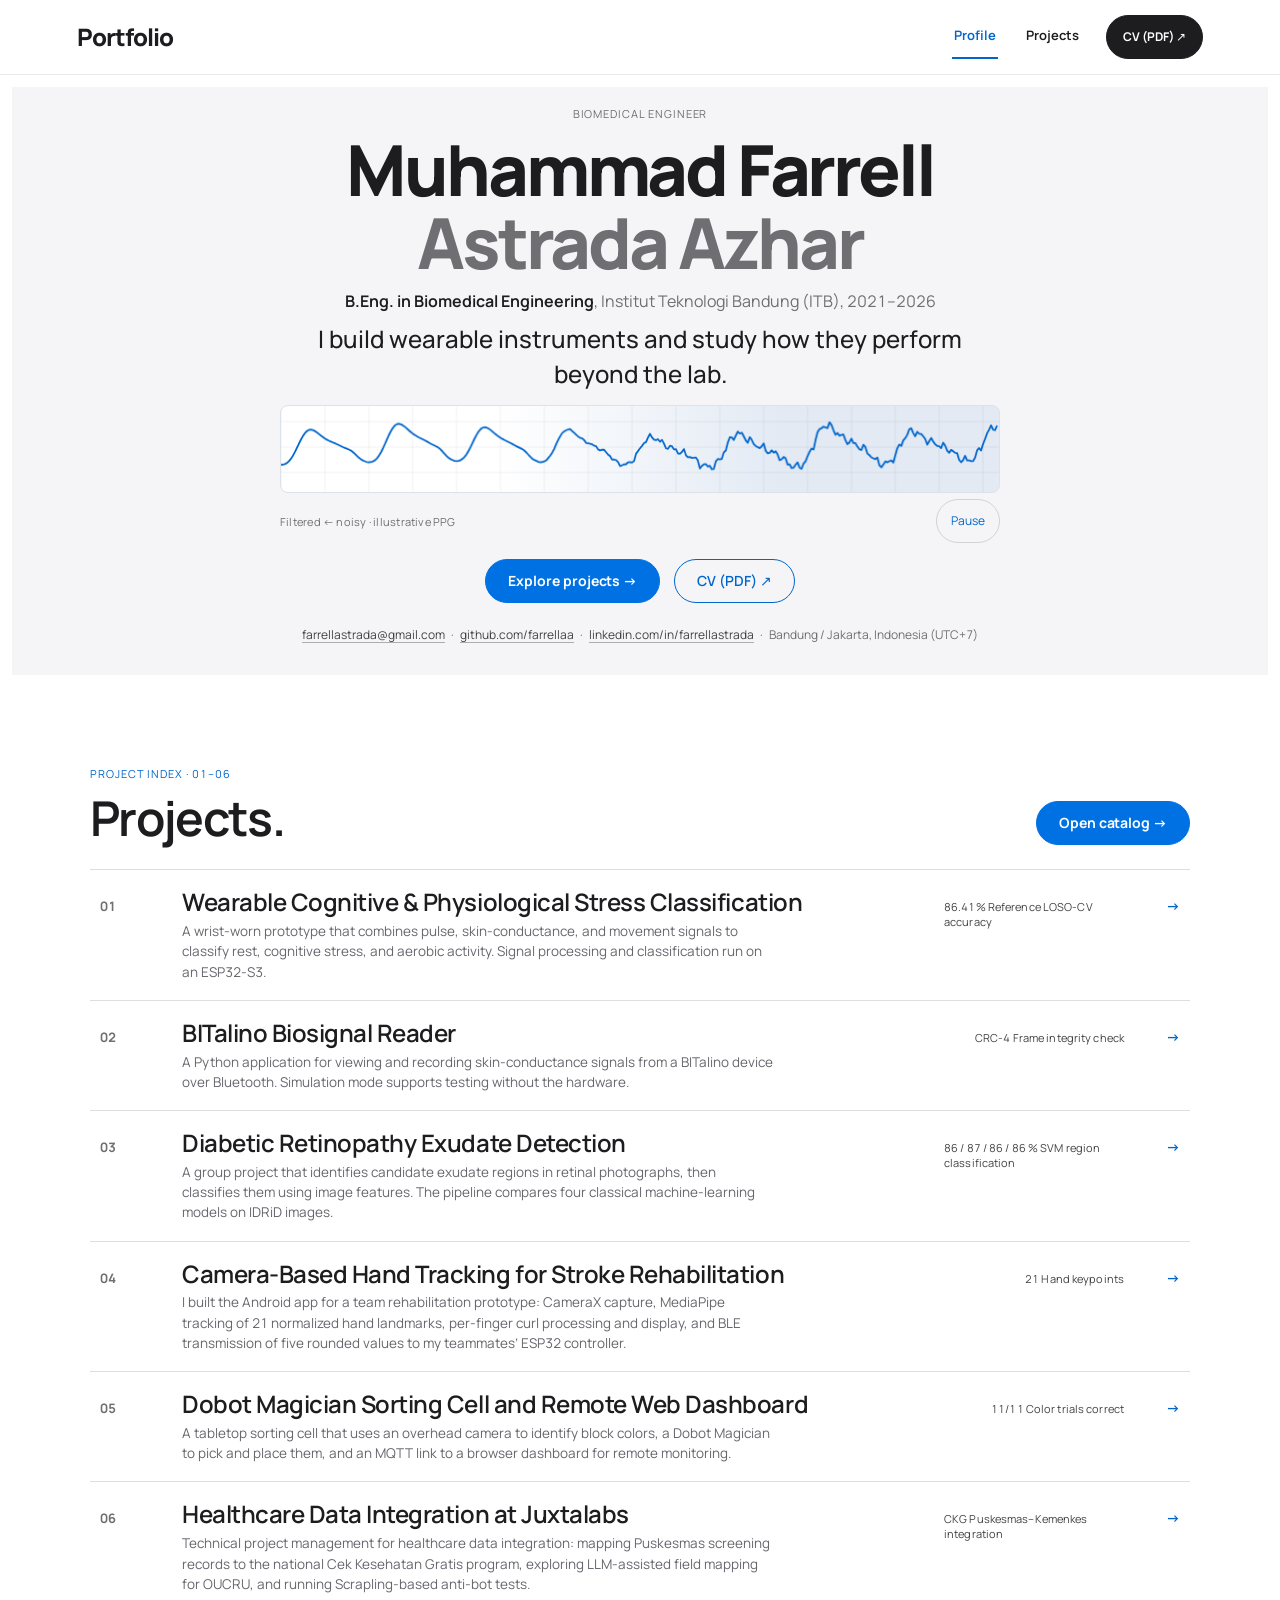
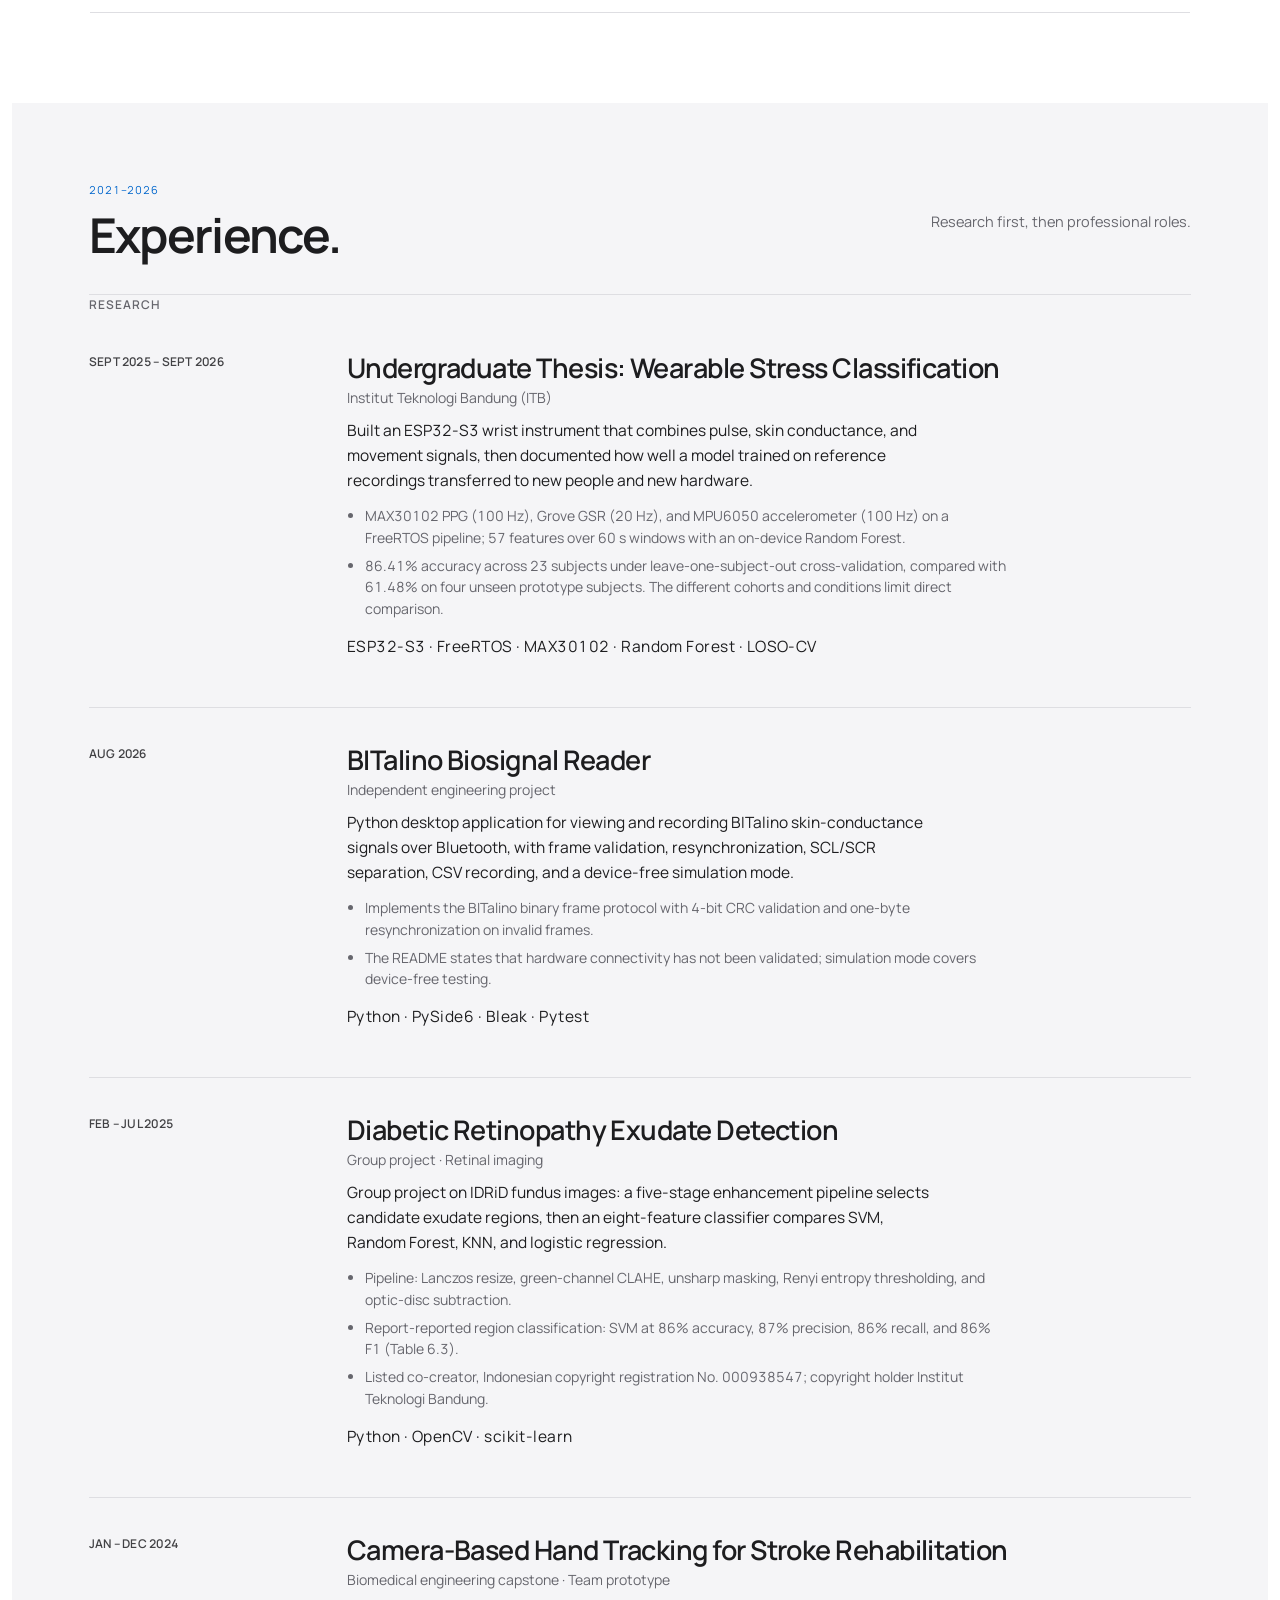
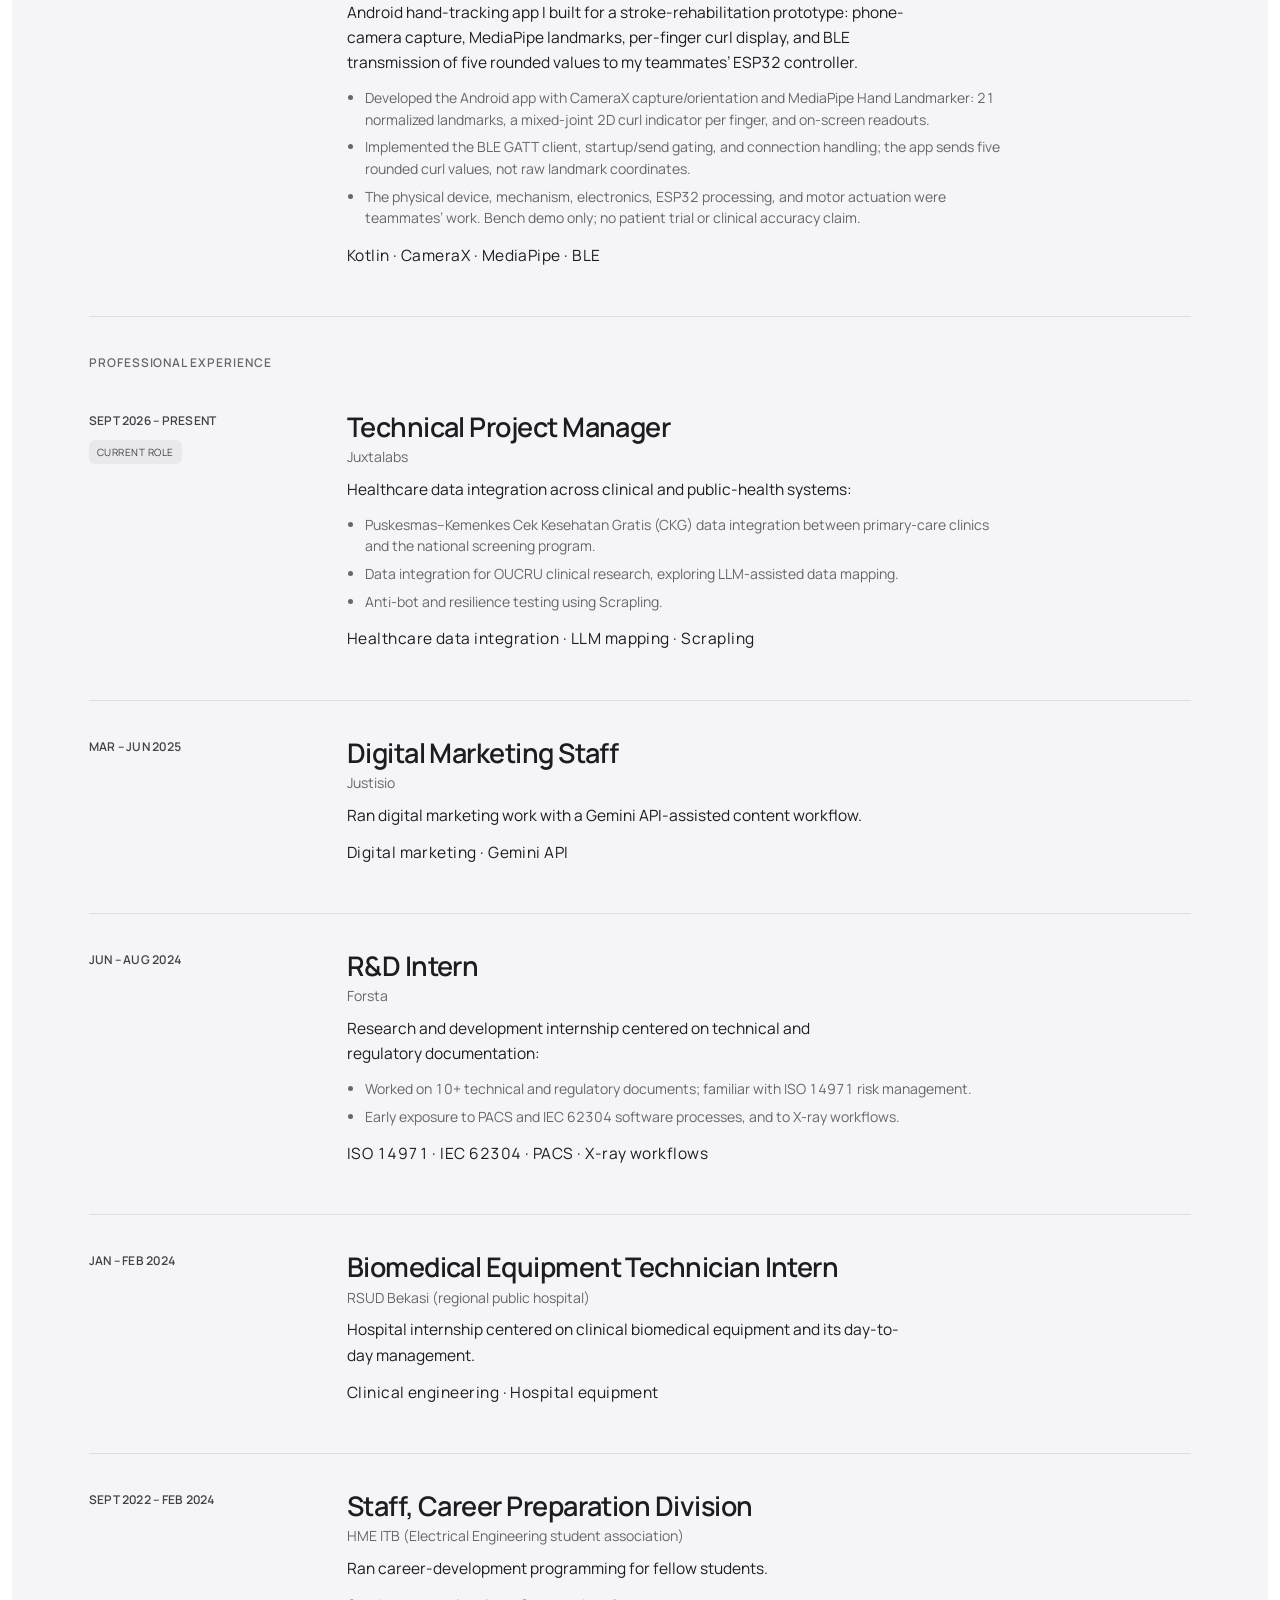
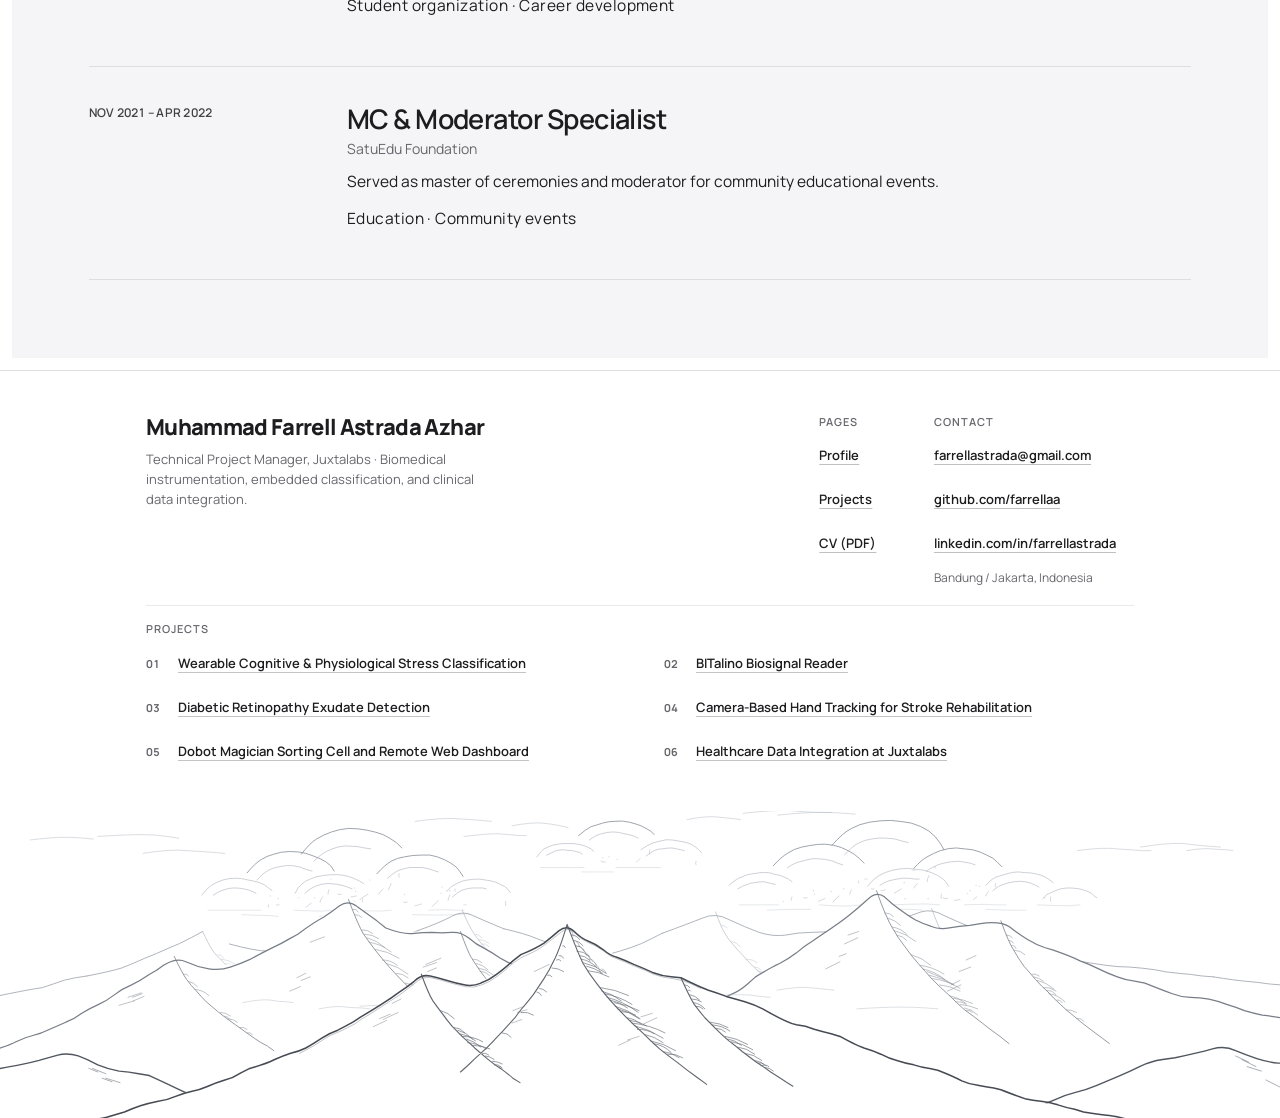
==== commit 2f51855a: "Publish two-chapter hand tracking with paired mirroring clips" ====
--- a/index.html
+++ b/index.html
@@ -1,3 +1,3 @@
-<!doctype html><html lang="en"><head><meta charset="UTF-8"/><meta name="viewport" content="width=device-width, initial-scale=1.0"/><meta name="theme-color" content="#ffffff"/><meta name="description" content="Biomedical engineering portfolio of Muhammad Farrell Astrada Azhar: wearable sensing, on-device signal classification, medical imaging, rehabilitation prototypes, and clinical data integration."/><link rel="icon" type="image/png" sizes="32x32" href="/favicon-memoji-32.png"/><link rel="icon" href="/favicon.ico?v=memoji" sizes="any"/><link rel="apple-touch-icon" sizes="180x180" href="/apple-touch-icon-memoji.png"/><title>Farrell Astrada · Biomedical Engineering Portfolio</title><link rel="preconnect" href="https://fonts.googleapis.com"><link rel="preconnect" href="https://fonts.gstatic.com" crossorigin><link href="https://fonts.googleapis.com/css2?family=Manrope:wght@400;500;600;700;800&display=swap" rel="stylesheet">  <script type="module" crossorigin src="/assets/index-DA_70yv-.js"></script>
-  <link rel="stylesheet" crossorigin href="/assets/index-NJBptcGo.css">
+<!doctype html><html lang="en"><head><meta charset="UTF-8"/><meta name="viewport" content="width=device-width, initial-scale=1.0"/><meta name="theme-color" content="#ffffff"/><meta name="description" content="Biomedical engineering portfolio of Muhammad Farrell Astrada Azhar: wearable sensing, on-device signal classification, medical imaging, rehabilitation prototypes, and clinical data integration."/><link rel="icon" type="image/png" sizes="32x32" href="/favicon-memoji-32.png"/><link rel="icon" href="/favicon.ico?v=memoji" sizes="any"/><link rel="apple-touch-icon" sizes="180x180" href="/apple-touch-icon-memoji.png"/><title>Farrell Astrada · Biomedical Engineering Portfolio</title><link rel="preconnect" href="https://fonts.googleapis.com"><link rel="preconnect" href="https://fonts.gstatic.com" crossorigin><link href="https://fonts.googleapis.com/css2?family=Manrope:wght@400;500;600;700;800&display=swap" rel="stylesheet">  <script type="module" crossorigin src="/assets/index-v6sPdor3.js"></script>
+  <link rel="stylesheet" crossorigin href="/assets/index-D5iHPQZt.css">
 </head><body><div id="root"></div></body></html>
--- a/assets/index-D5iHPQZt.css
+++ b/assets/index-D5iHPQZt.css
@@ -0,0 +1 @@
+:root{--deep:#062033;--deep-2:#0a2f4e;--navy:#0d3a5c;--blue:#1f6fa8;--lagoon:#2fa7a0;--lagoon-deep:#0e6b66;--foam:#f3f7fa;--mist:#e7eef4;--line:#c6d6e2;--line-soft:#d7e2eb;--ink:#0f2a3d;--ink-2:#42617a;--cream-text:#eef5fa;--dim-text:#b8cddd;--gold:#e9c46a;--gold-deep:#a5762a;--font-display:"Manrope", -apple-system, BlinkMacSystemFont, "Segoe UI", sans-serif;--font-body:"Manrope", -apple-system, BlinkMacSystemFont, "SF Pro Text", sans-serif;--font-mono:"IBM Plex Mono", "SF Mono", "JetBrains Mono", Consolas, monospace;--font-serif:"New York", "Instrument Serif", Georgia, serif;--serif:var(--font-serif);--sans:var(--font-body);--mono:var(--font-mono);font-family:var(--font-body);color:var(--ink);background:var(--foam);font-synthesis:none;text-rendering:optimizelegibility;-webkit-font-smoothing:antialiased;font-variant-numeric:tabular-nums lining-nums;font-size:17px;line-height:1.62}*{box-sizing:border-box}html{scroll-behavior:smooth}body{background:var(--foam);color:var(--ink);margin:0}a{color:inherit;text-decoration:none}button,select{font:inherit}button,a,select{touch-action:manipulation}button:focus-visible,a:focus-visible,select:focus-visible,summary:focus-visible{outline:3px solid var(--blue);outline-offset:3px}p{text-wrap:pretty}.topbar{background:var(--foam)}.nav{-webkit-backdrop-filter:blur(10px);backdrop-filter:blur(10px);z-index:40;border-bottom:1px solid var(--line);background:#f3f7faf0;flex-wrap:wrap;justify-content:space-between;align-items:center;gap:20px;min-height:76px;padding:12px clamp(22px,6vw,96px);display:flex;position:sticky;top:0}.brand{font-family:var(--serif);color:var(--navy);align-items:center;gap:10px;font-size:24px;line-height:1.1;display:flex}.navlinks{flex-wrap:wrap;align-items:center;gap:clamp(12px,2vw,28px);font-size:13px;font-weight:600;display:flex}.navlinks a{border-bottom:2px solid #0000;padding:6px 2px;transition:color .15s,border-color .15s}.navlinks a:hover{color:var(--blue)}.navlinks a.active-nav{color:var(--blue);border-bottom-color:var(--blue)}.navlinks a.cv{border:1px solid var(--line);background:var(--mist);font-family:var(--mono);letter-spacing:.05em;padding:8px 14px;font-size:11px}.navlinks a.cv:hover{background:var(--navy);color:var(--cream-text);border-color:var(--navy)}.hero{background:linear-gradient(115deg, #041a2c 0%, var(--deep-2) 52%, #14507e 100%);color:var(--cream-text);border-bottom:2px solid var(--gold);grid-template-columns:1fr;display:grid;position:relative;overflow:hidden}.hero:before{content:"";pointer-events:none;opacity:.1;background:repeating-linear-gradient(-35deg,#0000 0 11px,#cbd5e1 11.5px 12px,#0000 12.5px 24px);position:absolute;inset:0;-webkit-mask-image:linear-gradient(90deg,#000 0%,#00000080 60%,#0000 95%);mask-image:linear-gradient(90deg,#000 0%,#00000080 60%,#0000 95%)}.hero-copy{z-index:2;max-width:980px;padding:64px clamp(24px,6vw,96px) 60px;position:relative}.eyebrow,.mono,.stageinfo-head .mono{font-family:var(--mono);letter-spacing:.085em;text-transform:uppercase;font-size:11px}.eyebrow{color:var(--gold);margin:0}.eyebrow.dark{color:var(--lagoon-deep)}.hero h1,.catalog h1,.detail h1{font-family:var(--serif);letter-spacing:-.03em;text-wrap:balance;margin:18px 0 20px;font-size:clamp(44px,5.4vw,76px);font-weight:400;line-height:.98}.hero h1 i,.catalog h1 i{color:var(--gold);font-weight:400}.degree{color:var(--cream-text);margin:0;font-size:16px;line-height:1.55}.lede{font-family:var(--serif);color:#f3efe6;max-width:62ch;margin:22px 0 10px;font-size:clamp(20px,2.1vw,24px);line-height:1.38}.actions{flex-wrap:wrap;align-items:center;gap:14px;margin-top:26px;display:flex}.button{background:var(--gold);color:var(--deep);border:1px solid var(--gold);align-items:center;padding:12px 18px;font-size:13px;font-weight:700;transition:transform .15s,background .15s;display:inline-flex}.button:hover{background:#f4d78d;transform:translateY(-1px)}.button-secondary{color:var(--cream-text);background:#1f6fa859;border:1px solid #e9c46a8c;padding:12px 16px;font-size:13px;font-weight:600}.button-secondary:hover{background:#e9c46a2e}.button-dark{background:var(--navy);color:var(--cream-text);border-color:var(--navy)}.button-dark:hover{background:var(--blue);color:#fff}.contact{color:var(--dim-text);flex-wrap:wrap;align-items:center;gap:6px;margin-top:22px;font-size:12px;display:flex}.contact a{text-underline-offset:3px;color:var(--cream-text);text-decoration:underline}.experience h2,.skillmatrix h2,.detail section h2,.quick h2{font-family:var(--serif);letter-spacing:-.025em;text-wrap:balance;margin:10px 0 0;font-size:clamp(34px,4.2vw,52px);font-weight:400;line-height:1.04}.experience,.quick{padding:78px clamp(24px,6vw,96px)}.experience{background:var(--mist);border-bottom:1px solid var(--line)}.exp-header,.quick-header{flex-wrap:wrap;justify-content:space-between;align-items:flex-end;gap:24px;display:flex}.exp-header p:not(.eyebrow),.quick-header p:not(.eyebrow){max-width:54ch;color:var(--ink-2);margin:0;font-size:14.5px}.ledger{border-top:2px solid var(--navy);margin-top:32px}.ledger article{border-bottom:1px solid var(--line);grid-template-columns:230px 1fr;gap:28px;padding:26px 0;display:grid}.exp-meta{flex-direction:column;gap:6px;display:flex}.exp-period{color:var(--lagoon-deep);font-weight:600}.exp-badge{background:var(--navy);color:var(--cream-text);font-family:var(--mono);letter-spacing:.05em;align-self:flex-start;margin-top:4px;padding:4px 8px;font-size:10px;display:inline-block}.exp-content h4{font-family:var(--serif);color:var(--navy);margin:0 0 4px;font-size:27px;font-weight:400;line-height:1.15}.exp-org{color:var(--blue);margin-bottom:10px;font-size:14px;display:block}.exp-content>p{max-width:66ch;color:var(--ink);margin:8px 0 12px;font-size:15.5px}.exp-bullets{max-width:66ch;margin:0 0 14px;padding-left:18px}.exp-bullets li{color:var(--ink-2);margin-bottom:6px;font-size:14px;line-height:1.55}.exp-tags{font-family:var(--mono);letter-spacing:.03em;color:var(--lagoon-deep);font-size:11px}.quick{background:var(--foam)}.quick-table{border-top:2px solid var(--navy);margin-top:24px}.quick-table>a{border-bottom:1px solid var(--line);grid-template-columns:64px 1fr auto 28px;align-items:baseline;gap:18px;padding:18px 10px;transition:background .15s;display:grid}.quick-table>a:hover{background:var(--mist)}.quick-plate{font-family:var(--mono);color:var(--lagoon-deep);font-size:15px;font-weight:600}.quick-main strong{font-family:var(--serif);color:var(--navy);font-size:24px;font-weight:400;line-height:1.15;display:block}.quick-main small{color:var(--ink-2);margin-top:3px;font-size:13px;display:block}.quick-metric{font-family:var(--mono);color:var(--blue);white-space:nowrap;background:#1f6fa814;border:1px solid #1f6fa840;padding:5px 10px;font-size:11px}.quick-table>a>b{font-family:var(--mono);color:var(--lagoon-deep);text-align:right;font-size:14px}.catalog-banner{background:linear-gradient(115deg, var(--deep-2) 0%, #14507e 100%);color:var(--cream-text);border-bottom:2px solid var(--gold);margin-bottom:40px;padding:58px clamp(24px,6vw,96px) 52px}.catalog-banner h1{font-family:var(--serif);letter-spacing:-.03em;max-width:18ch;margin:14px 0 18px;font-size:clamp(44px,5.5vw,76px);font-weight:400;line-height:.98}.catalog-banner h1 i{color:var(--gold)}.catalog-intro{color:#d5e2ee;max-width:65ch;margin:0;font-size:17px}.catalog,.detail{padding:0 clamp(24px,6vw,96px) 90px}.filters{flex-wrap:wrap;gap:8px;margin-bottom:10px;display:flex}.filters button{background:var(--mist);color:var(--ink-2);border:1px solid var(--line);font-family:var(--mono);cursor:pointer;padding:9px 15px;font-size:11px;transition:all .15s}.filters button:hover{border-color:var(--blue);color:var(--blue)}.filters button.active{background:var(--navy);color:var(--cream-text);border-color:var(--navy);font-weight:700}.projectlist{border-top:2px solid var(--navy)}.projectlist article{border-bottom:1px solid var(--line);padding:34px 0 38px}.projecttop{flex-wrap:wrap;justify-content:space-between;align-items:center;gap:14px;display:flex}.projecttop .mono{color:var(--lagoon-deep);font-weight:600}.project-kicker{font-family:var(--mono);letter-spacing:.05em;text-transform:uppercase;color:var(--ink-2);margin-top:4px;font-size:10.5px;display:block}.open-case-btn{font-family:var(--mono);color:var(--blue);white-space:nowrap;background:#1f6fa814;border:1px solid #1f6fa84d;padding:8px 14px;font-size:11.5px;font-weight:600;transition:all .15s}.open-case-btn:hover{background:var(--navy);color:var(--cream-text);border-color:var(--navy)}.projectlist h2{font-family:var(--serif);letter-spacing:-.025em;color:var(--navy);margin:12px 0 6px;font-size:clamp(30px,3.3vw,40px);font-weight:400}.projectlist h2 a:hover{color:var(--blue)}.project-summary{color:var(--ink);max-width:68ch;margin:0 0 20px;font-size:16px}.project-kpi-row{background:var(--mist);border:1px solid var(--line);grid-template-columns:repeat(4,1fr);gap:14px;margin-bottom:18px;padding:14px 18px;display:grid}.kpi-cell small{font-family:var(--mono);text-transform:uppercase;letter-spacing:.06em;color:var(--lagoon-deep);font-size:9.5px;display:block}.kpi-cell span{color:var(--ink-2);margin-top:3px;font-size:12px;font-weight:600;display:block}.kpi-cell strong{color:var(--navy);font-size:16px;display:block}.stackgrid,.detailmetrics{grid-template-columns:repeat(4,1fr);gap:18px;display:grid}.stackgrid>div,.detailmetrics>div{border-top:1px solid var(--line);padding-top:10px}.stackgrid small,.detailmetrics small{font-family:var(--mono);color:var(--lagoon-deep);text-transform:uppercase;letter-spacing:.06em;font-size:10px}.stackgrid p,.detailmetrics p{color:var(--ink-2);margin:6px 0 0;font-size:13px;line-height:1.5}.skillmatrix{border-top:2px solid var(--navy);margin-top:72px;padding-top:48px}.skill-intro{max-width:60ch;color:var(--ink-2);margin:10px 0 0;font-size:15px}.skill-categories{grid-template-columns:repeat(3,1fr);gap:24px;margin-top:28px;display:grid}.skill-cat-block{background:var(--mist);border:1px solid var(--line);padding:22px 24px}.skill-cat-block h3{font-family:var(--mono);letter-spacing:.06em;text-transform:uppercase;color:var(--navy);border-bottom:1px solid var(--line);margin:0 0 14px;padding-bottom:10px;font-size:13px;font-weight:600}.skill-row{border-bottom:1px dashed var(--line);flex-direction:column;gap:3px;padding:10px 0;display:flex}.skill-row:last-child{border-bottom:0}.skill-row strong{color:var(--navy);font-size:14px}.skill-row span{font-family:var(--mono);color:var(--ink-2);font-size:11px}.skill-row em{letter-spacing:.05em;text-transform:uppercase;color:var(--lagoon-deep);font-size:10px;font-style:normal}.detail-subnav{background:var(--mist);border-bottom:1px solid var(--line);flex-wrap:wrap;justify-content:space-between;align-items:center;gap:16px;margin:0 calc(-1*clamp(24px,6vw,96px));padding:12px clamp(24px,6vw,96px);display:flex}.back{font-family:var(--mono);color:var(--blue);text-underline-offset:4px;font-size:11.5px;font-weight:600;text-decoration:underline}.prev-next{font-family:var(--mono);flex-wrap:wrap;align-items:center;gap:14px;font-size:11.5px;display:flex}.prev-next a{color:var(--navy);text-underline-offset:3px;text-decoration:underline}.detail-hero{background:linear-gradient(115deg, #041a2c 0%, var(--deep-2) 52%, #14507e 100%);color:var(--cream-text);border-bottom:2px solid var(--gold);margin:0 calc(-1*clamp(24px,6vw,96px));padding:54px clamp(24px,6vw,96px) 48px}.detail-hero h1{color:#fff;font-family:var(--serif);margin:14px 0 10px;font-size:clamp(40px,5vw,68px);font-weight:400;line-height:1.02}.detail-kicker{font-family:var(--mono);letter-spacing:.05em;text-transform:uppercase;color:var(--gold);margin:0 0 16px;font-size:12px}.detail-lead{color:#dce6ef;max-width:68ch;margin:0 0 26px;font-size:17px;line-height:1.6}.detail-kpi-grid{grid-template-columns:repeat(4,1fr);gap:14px;margin:0 0 26px;display:grid}.detail-kpi{background:#0516278c;border:1px solid #e9c46a59;padding:14px 16px}.detail-kpi b{color:#fff;letter-spacing:-.02em;font-size:20px;display:block}.detail-kpi span{color:var(--gold);margin-top:3px;font-size:12px;font-weight:600;display:block}.detail-kpi small{font-family:var(--mono);text-transform:uppercase;letter-spacing:.05em;color:var(--dim-text);margin-top:5px;font-size:9.5px;line-height:1.45;display:block}.hatched-stage-bar{grid-template-columns:repeat(auto-fit,minmax(150px,1fr));gap:8px;display:grid}.hatched-stage-bar button{color:#d5e2ee;text-align:left;cursor:pointer;background:repeating-linear-gradient(-45deg,#14507e8c,#14507e8c 8px,#0a2f4ed9 8px 16px);border:1px solid #e9c46a73;padding:12px 14px;transition:all .15s}.hatched-stage-bar button small{font-family:var(--mono);color:var(--gold);letter-spacing:.06em;font-size:9.5px;display:block}.hatched-stage-bar button strong{margin-top:4px;font-size:13px;font-weight:600;display:block}.seg-num{font-family:var(--mono);color:var(--dim-text);letter-spacing:.08em;margin-bottom:2px;font-size:9px;display:block}.hatched-stage-bar button.active-seg{background:var(--gold);color:var(--deep);border-color:var(--gold)}.hatched-stage-bar button.active-seg small,.hatched-stage-bar button.active-seg .seg-num{color:var(--deep)}.detailmetrics{padding:26px 0 8px}.detail section{border-top:1px solid var(--line);padding:36px 0}.detail section:first-of-type{border-top:0}.detail section>p:not(.eyebrow){max-width:66ch;font-size:17px;line-height:1.65}.detail section h2{color:var(--navy);margin:10px 0 16px;font-size:clamp(30px,3.6vw,42px)}.stagebar{flex-wrap:wrap;gap:8px;margin:22px 0 16px;display:flex}.stagebar button{background:var(--mist);border:1px solid var(--line);text-align:left;cursor:pointer;min-width:120px;min-height:56px;font-family:var(--mono);color:var(--lagoon-deep);padding:11px 14px;font-size:10px;transition:all .15s}.stagebar button span{font-family:var(--sans);color:var(--navy);margin-top:4px;font-size:13px;font-weight:600;display:block}.stagebar button.on{background:var(--navy);color:var(--gold);border-color:var(--navy)}.stagebar button.on span{color:#fff}.stageinfo{background:var(--mist);border-left:3px solid var(--blue);max-width:66ch;padding:18px 22px;font-size:15.5px}.stageinfo-head{flex-wrap:wrap;justify-content:space-between;gap:12px;margin-bottom:8px;display:flex}.stageinfo-head .mono{color:var(--lagoon-deep)}.notes p{border-bottom:1px solid var(--line);grid-template-columns:42px 1fr;gap:14px;max-width:68ch;margin:0;padding:14px 0;font-size:15.5px;display:grid}.notes span{font-family:var(--mono);color:var(--lagoon-deep);font-weight:600}.eval-table-wrap{overflow-x:auto}.eval-table{border-collapse:collapse;background:var(--mist);border:1px solid var(--line);width:100%;max-width:860px;margin-top:16px}.eval-table th,.eval-table td{text-align:left;border-bottom:1px solid var(--line-soft);vertical-align:top;padding:12px 16px;font-size:14px}.eval-table th{background:var(--navy);color:var(--cream-text);font-family:var(--mono);text-transform:uppercase;letter-spacing:.06em;font-size:10.5px}.eval-table td strong{color:var(--blue);font-family:var(--mono);font-weight:600}.eval-val{white-space:nowrap;text-transform:none}.detail .limits{background:var(--navy);color:var(--cream-text);border-left:4px solid var(--gold);margin-top:28px;padding:34px 36px}.detail .limits .eyebrow{color:var(--gold)}.detail .limits h2{color:#fff;font-size:34px}.detail .limits p{color:#dce6ef}.detail-links-row{flex-wrap:wrap;gap:14px;margin-top:22px;display:flex}.next-plate-banner{background:var(--mist);border:1px solid var(--line);flex-wrap:wrap;justify-content:space-between;align-items:center;gap:20px;margin-top:44px;padding:28px 32px;display:flex}.next-plate-banner .mono{color:var(--lagoon-deep)}.next-plate-banner h3{font-family:var(--serif);color:var(--navy);margin:6px 0 0;font-size:28px;font-weight:400}.next-plate-banner p{color:var(--ink-2);max-width:60ch;margin:6px 0 0;font-size:14px}.coast{background:var(--foam);border-top:2px solid var(--navy);position:relative}.coast-nav{font-family:var(--mono);color:var(--navy);background:var(--mist);border-top:1px solid var(--line);flex-wrap:wrap;justify-content:space-between;align-items:flex-start;gap:32px;padding:26px clamp(24px,6vw,96px) 34px;font-size:11px;display:flex}.coast-brand strong{font-family:var(--serif);margin-bottom:6px;font-size:20px;font-weight:400;display:block}.coast-brand p{color:var(--ink-2);line-height:1.6;font-family:var(--sans);margin:0;font-size:13px}.coast-col{flex-direction:column;gap:8px;min-width:180px;display:flex}.coast-col .mono{color:var(--lagoon-deep);margin-bottom:2px}.coast-col a{color:var(--blue);text-underline-offset:3px;font-weight:600;text-decoration:underline}.coast-col a:hover{color:var(--navy)}.coast-col span:last-child{color:var(--ink-2)}@media (width<=960px){.aligngrid,.skill-categories{grid-template-columns:1fr}.project-kpi-row,.detail-kpi-grid,.stackgrid,.detailmetrics{grid-template-columns:repeat(2,1fr)}.ledger article{grid-template-columns:1fr;gap:10px}.quick-table>a{grid-template-columns:48px 1fr 24px}.quick-metric{display:none}}@media (width<=580px){.nav{padding:12px 18px}.hero-copy,.experience,.quick,.catalog-banner,.catalog,.detail{padding-left:20px;padding-right:20px}.detail-subnav,.detail-hero{margin-left:-20px;margin-right:-20px;padding-left:20px;padding-right:20px}.project-kpi-row,.detail-kpi-grid,.stackgrid,.detailmetrics{grid-template-columns:1fr}.next-plate-banner{padding:22px 20px}.detail .limits{padding:26px 20px}}@media (prefers-reduced-motion:reduce){html{scroll-behavior:auto}*,:before,:after{transition-duration:.01ms!important;animation-duration:.01ms!important}}.topbar{z-index:50;transition:transform .22s;position:sticky;top:0}.topbar-hidden{transform:translateY(-100%)}.topbar:focus-within{transform:translateY(0)}@media (prefers-reduced-motion:reduce){.topbar{transition:none}}:root{--foam:#fff;--mist:#f5f5f7;--line:#dedee2;--line-soft:#e8e8ed;--ink:#1d1d1f;--ink-2:#66666d;--navy:#1d1d1f;--blue:#06c;--blue-hover:#004f9e;--blue-press:#003d7a;--lagoon-deep:#06c;--gold-deep:#06c;--font-serif:"Manrope", -apple-system, BlinkMacSystemFont, "Segoe UI", sans-serif;--font-mono:"Manrope", -apple-system, BlinkMacSystemFont, "Segoe UI", sans-serif;--ui-ease:.16s ease}a:focus-visible,button:focus-visible,select:focus-visible,summary:focus-visible{outline:3px solid var(--blue);outline-offset:3px;box-shadow:0 0 0 3px #fff}.detail-hero :is(a,button,select,summary):focus-visible{outline-color:#fff;box-shadow:0 0 0 3px #1d1d1f}.nav{background:#fffffff5;border-color:#e8e8ed;min-height:74.8px}.brand{letter-spacing:-.04em;transition:opacity var(--ui-ease);font-weight:800}.brand:hover{opacity:.72}.brand:active{opacity:.6}.navlinks a{min-height:44px;transition:color var(--ui-ease), border-color var(--ui-ease);align-items:center;font-size:13px;font-weight:650;display:inline-flex}.navlinks a:not(.cv):hover{color:var(--blue);border-bottom-color:var(--blue)}.navlinks a:not(.cv):active{color:var(--blue-press);border-bottom-color:currentColor}.navlinks a.active-nav,.navlinks a.active-nav:hover{color:var(--blue);border-bottom-color:var(--blue)}.navlinks a.cv{text-align:center;color:#fff;line-height:1.2;font-family:var(--sans);letter-spacing:0;transition:background-color var(--ui-ease), border-color var(--ui-ease), color var(--ui-ease);background:#1d1d1f;border-color:#1d1d1f;border-radius:999px;justify-content:center;align-items:center;padding:8px 16px;font-size:12px;font-weight:700;display:inline-flex}.navlinks a.cv:hover{color:#fff;background:#000;border-color:#000}.navlinks a.cv:active{background:#333;border-color:#333}.hero{color:#1d1d1f;text-align:center;background:#f5f5f7;border:0;margin:12px 12px 0}.hero:before{display:none}.hero-copy{flex-direction:column;align-items:center;width:100%;max-width:1100px;margin:0 auto;padding:18px 24px 30px;display:flex}.hero .eyebrow{color:#6e6e73;font-size:11px}.hero h1{font-family:var(--sans);letter-spacing:-.045em;text-wrap:balance;overflow-wrap:break-word;margin:10px 0;font-size:clamp(44px,5.5vw,76px);font-weight:800;line-height:1.04}.hero h1 i{color:#6e6e73;font-style:normal;font-weight:800}.degree{color:#6e6e73;text-wrap:pretty;max-width:760px;margin:0 auto;line-height:1.55}.degree strong{color:#1d1d1f;font-weight:650}.degree span{color:#6e6e73;margin-top:4px;font-size:13.5px;display:block}.lede{font-family:var(--sans);color:#1d1d1f;text-wrap:pretty;max-width:650px;margin:8px auto 4px;font-weight:500;line-height:1.45}.contact{color:#6e6e73;font-size:12px;line-height:1.6}.contact a{color:#424245;text-underline-offset:3px;transition:color var(--ui-ease), text-decoration-color var(--ui-ease);-webkit-text-decoration:underline #42424566;text-decoration:underline #42424566;text-decoration-thickness:1px}.contact a:hover{color:var(--blue);text-decoration-color:currentColor}.contact a:active{color:var(--blue-press);text-decoration-color:currentColor}.hero-ppg{width:min(720px,100%);margin:10px auto 4px}.hero-ppg canvas{background:linear-gradient(90deg,#fff 30%,#e3eaf4 70%);border:1px solid #dce2ea;border-radius:8px;width:100%;height:88px;display:block}.hero-ppg-meta{justify-content:space-between;align-items:center;gap:12px;margin-top:6px;display:flex}.hero-ppg-meta span{color:#6e6e73;letter-spacing:.02em;font-size:11px}.hero-ppg-meta button{font:inherit;color:#06c;text-align:center;cursor:pointer;min-height:44px;transition:background-color var(--ui-ease), border-color var(--ui-ease), color var(--ui-ease);background:0 0;border:1px solid #d2d2d7;border-radius:999px;justify-content:center;align-items:center;padding:8px 14px;font-size:12px;line-height:1.2;display:inline-flex}.hero-ppg-meta button:hover{background:#e8e8ed;border-color:#c7c7cc}.hero-ppg-meta button:active{color:var(--blue-press);background:#dedee2}.button,.button-dark,.button-secondary{color:#fff;max-width:100%;min-height:44px;font-family:var(--sans);letter-spacing:-.005em;text-align:center;white-space:normal;overflow-wrap:anywhere;transition:background-color var(--ui-ease), border-color var(--ui-ease), color var(--ui-ease);background:#0071e3;border:1px solid #0071e3;border-radius:999px;justify-content:center;align-items:center;gap:6px;padding:10px 22px;font-size:14px;font-weight:700;line-height:1.3;display:inline-flex}.button:hover,.button-dark:hover{color:#fff;background:#0077ed;border-color:#0077ed;transform:none}.button:active,.button-dark:active{color:#fff;background:#0068c9;border-color:#0068c9}.button-secondary{color:#06c;background:0 0;border-color:#06c;font-weight:600}.button-secondary:hover{color:var(--blue-hover);border-color:var(--blue-hover);background:#e8e8ed;transform:none}.button-secondary:active{color:var(--blue-press);border-color:var(--blue-press);background:#dedee2}.hero .actions{order:0;justify-content:center;margin-top:12px}.hero .contact{order:2;justify-content:center}.experience h2,.skillmatrix h2,.quick h2{font-family:var(--sans);letter-spacing:-.035em;text-wrap:balance;overflow-wrap:break-word;font-size:clamp(28px,5vw,48px);font-weight:650;line-height:1.1}.detail section h2{font-family:var(--sans);letter-spacing:-.03em;text-wrap:balance;overflow-wrap:break-word;font-size:clamp(28px,3.4vw,40px);font-weight:650;line-height:1.14}.detail .limits h2{font-size:clamp(28px,3.4vw,34px)}.experience,.quick{border:0;margin:12px 12px 0}.exp-header,.quick-header{align-items:center}.quick-header{align-items:flex-end;gap:16px 24px}.ledger,.quick-table,.research-table,.projectlist{border-top:1px solid var(--line)}.ledger article{padding:36px 0}.current-exp{box-shadow:none;background:0 0}.exp-content h4{font-family:var(--sans);letter-spacing:-.02em;color:var(--navy);text-wrap:balance;overflow-wrap:break-word;margin:0 0 4px;font-size:clamp(22px,2.2vw,27px);font-weight:600;line-height:1.2}.exp-org{color:var(--ink-2);font-size:14px;line-height:1.4}.exp-period{color:#424245;letter-spacing:.02em;font-size:12px}.exp-badge{color:#424245;background:#e8e8ed;border-radius:6px}.exp-tags{color:var(--ink-2);letter-spacing:.03em;font-size:11px}.exp-content>p{text-wrap:pretty}.exp-content h4,.quick-main strong,.projectlist h2{font-weight:600}.quick-metric{white-space:normal;background:0 0;border:0;max-width:200px}.ledger-group{letter-spacing:.08em;text-transform:uppercase;color:var(--ink-2);margin:36px 0 2px;font-size:12px;font-weight:600}.ledger .ledger-group:first-child{margin-top:0}.quick-header,.research-table,.quick-table{width:100%;max-width:1100px;margin-left:auto;margin-right:auto}.research-table{margin-top:24px}.quick-main{min-width:0}.quick-main strong{font-family:var(--sans);color:var(--navy);letter-spacing:-.02em;text-wrap:pretty;overflow-wrap:break-word;text-underline-offset:4px;transition:color var(--ui-ease), text-decoration-color var(--ui-ease);font-size:24px;font-weight:600;line-height:1.2;-webkit-text-decoration:underline #0000;text-decoration:underline #0000;text-decoration-thickness:1px;display:block}.quick-main small{color:var(--ink-2);text-wrap:pretty;max-width:74ch;margin-top:4px;font-size:13.5px;line-height:1.5;display:block}.research-table>a{border-bottom:1px solid var(--line);grid-template-columns:64px 1fr 28px;align-items:baseline;gap:18px;padding:18px 10px;display:grid}.research-table>a,.quick-table>a{color:var(--navy);transition:background-color var(--ui-ease);text-decoration:none}.research-table>a:hover,.quick-table>a:hover{background:var(--mist)}.research-table>a:active,.quick-table>a:active{background:#e8e8ed}.research-table>a:hover .quick-main strong,.quick-table>a:hover .quick-main strong,.research-table>a:focus-visible .quick-main strong,.quick-table>a:focus-visible .quick-main strong{color:var(--blue);text-decoration-color:currentColor}.research-table>a:active .quick-main strong,.quick-table>a:active .quick-main strong{color:var(--blue-press);text-decoration-color:currentColor}.quick-plate{color:#6e6e73;letter-spacing:.02em;font-size:13px;font-weight:700}.quick-metric{color:#424245;letter-spacing:.01em;font-size:11px;line-height:1.35}.catalog-banner{background:var(--mist);color:var(--ink);text-align:center;border:0;padding-top:80px;padding-bottom:72px}.catalog-banner h1{font-family:var(--sans);letter-spacing:-.04em;text-wrap:balance;overflow-wrap:break-word;max-width:22ch;margin:16px auto 24px;font-size:clamp(36px,6.2vw,76px);font-weight:700;line-height:1.06}.catalog-banner h1 i{color:var(--ink-2);font-style:normal;font-weight:700}.catalog-banner .eyebrow{color:var(--ink-2)}.catalog-intro{color:var(--ink-2);text-wrap:pretty;margin-inline:auto}.filters{margin-bottom:32px}.filters button,.open-case-btn{min-height:44px;font-family:var(--sans);border-radius:999px}.filters button{text-align:center;white-space:normal;letter-spacing:0;max-width:100%;transition:background-color var(--ui-ease), border-color var(--ui-ease), color var(--ui-ease);justify-content:center;align-items:center;padding:10px 16px;font-size:12px;font-weight:600;line-height:1.25;display:inline-flex}.filters button.active{font-weight:600}.filters button:active{background:#dedee2;border-color:#c7c7cc}.open-case-btn{text-align:center;white-space:normal;border:1px solid var(--blue);max-width:100%;color:var(--blue);letter-spacing:-.005em;transition:background-color var(--ui-ease), border-color var(--ui-ease), color var(--ui-ease);background:0 0;justify-content:center;align-items:center;padding:10px 18px;font-size:13px;font-weight:700;line-height:1.25;display:inline-flex}.open-case-btn:hover{background:var(--blue);border-color:var(--blue);color:#fff}.open-case-btn:active{background:var(--blue-press);border-color:var(--blue-press);color:#fff}.flagship-project{box-shadow:none;background:0 0;margin-left:0;padding-left:0!important}.projectlist article{padding-block:48px}.projecttop .mono{color:#6e6e73;letter-spacing:.08em;font-size:11px}.project-kicker{color:var(--ink-2);letter-spacing:.06em;font-size:11px}.projectlist h2{font-family:var(--sans);letter-spacing:-.03em;color:var(--navy);text-wrap:balance;overflow-wrap:break-word;margin:12px 0 8px;font-size:clamp(30px,3.3vw,40px);font-weight:600;line-height:1.12}.projectlist h2 a{color:inherit;text-underline-offset:5px;transition:color var(--ui-ease), text-decoration-color var(--ui-ease);-webkit-text-decoration:underline #0000;text-decoration:underline #0000;text-decoration-thickness:1px}.projectlist h2 a:hover,.projectlist h2 a:focus-visible{color:var(--blue);text-decoration-color:currentColor}.projectlist h2 a:active{color:var(--blue-press);text-decoration-color:currentColor}.project-summary{color:var(--ink);text-wrap:pretty;max-width:64ch;font-size:16px;line-height:1.55}.project-kpi-row{border:0;border-radius:12px;padding:22px}.kpi-cell small,.detail-kpi small{font-family:var(--sans);text-transform:none;letter-spacing:0;font-size:12px;line-height:1.45}.detail-subnav{font-size:12px}.back,.prev-next a{color:#424245;text-underline-offset:4px;transition:color var(--ui-ease), text-decoration-color var(--ui-ease);-webkit-text-decoration:underline #42424561;text-decoration:underline #42424561;text-decoration-thickness:1px}.back:hover,.prev-next a:hover{color:var(--blue);text-decoration-color:currentColor}.back:active,.prev-next a:active{color:var(--blue-press);text-decoration-color:currentColor}.detail .back,.prev-next a{align-items:center;min-height:44px;padding:6px 2px;line-height:1.3;display:inline-flex}.detail-hero{background:#101114;border:0;padding-top:64px;padding-bottom:56px}.detail-hero h1{font-family:var(--sans);letter-spacing:-.03em;text-wrap:balance;overflow-wrap:break-word;max-width:24ch;font-size:clamp(34px,4.8vw,64px);font-weight:700;line-height:1.04}.detail-hero .eyebrow,.detail-kicker,.detail-kpi span{color:#b8cddd}.detail-kpi{background:#1d2026;border:1px solid #383b42;border-radius:12px}.detail-kpi small{color:#b8cddd;letter-spacing:.04em;font-size:10.5px}.detail-lead{text-wrap:pretty;line-height:1.6}.hatched-stage-bar button{min-height:44px;font-family:var(--sans);background:#1d2026;border-color:#484c55;border-radius:8px;font-size:13px;line-height:1.35;transition:background-color .15s,border-color .15s}.hatched-stage-bar button:hover{background:#262a31;border-color:#6a7280}.hatched-stage-bar button:active{background:#15171b;border-color:#6a7280}.hatched-stage-bar button small{color:#b8cddd;letter-spacing:.06em;font-size:10.5px}.hatched-stage-bar button strong{font-size:13.5px;font-weight:600;line-height:1.3}.hatched-stage-bar button.active-seg,.detail-hero .hatched-stage-bar button[aria-selected=true]{color:#fff;background:#0071e3;border-color:#0071e3;box-shadow:inset 0 -3px #ffffff80}.hatched-stage-bar button.active-seg strong,.detail-hero .hatched-stage-bar button[aria-selected=true] strong,.hatched-stage-bar button.active-seg small,.hatched-stage-bar button.active-seg .seg-num,.detail-hero .hatched-stage-bar button[aria-selected=true] small,.detail-hero .hatched-stage-bar button[aria-selected=true] .seg-num{color:#fff}.stagebar button{transition:background-color .15s,border-color .15s,color .15s}.hatched-stage-bar button:focus-visible,.hatched-stage-bar button.active-seg:focus-visible,.detail-hero .hatched-stage-bar button[aria-selected=true]:focus-visible{outline-color:#fff;box-shadow:0 0 0 3px #1d1d1f,inset 0 -3px #ffffff80}.detail-hero>:is(.hatched-stage-bar+*,[class*=stage-detail]){color:#d6dee6;overflow-wrap:break-word;background:#1d2026;border:1px solid #383b42;border-left:3px solid #0071e3;border-radius:10px;margin:18px 0 0;padding:18px 20px;font-size:14.5px;line-height:1.65}.detail-hero>:is(.hatched-stage-bar+*,[class*=stage-detail]) :is(h2,h3,h4){color:#fff;letter-spacing:-.01em;margin:0 0 6px;font-size:16px;line-height:1.35}.detail-hero>:is(.hatched-stage-bar+*,[class*=stage-detail]) :is(strong,b){color:#fff}.detail-hero>:is(.hatched-stage-bar+*,[class*=stage-detail]) p{color:#c6d0da;text-wrap:pretty;max-width:76ch;margin:8px 0 0}.detail-hero>:is(.hatched-stage-bar+*,[class*=stage-detail]) :is(small,.mono){color:#b8cddd;letter-spacing:.04em}.detail-hero>:is(.hatched-stage-bar+*,[class*=stage-detail]) a{color:#6cb6ff;text-underline-offset:2px;text-decoration:underline}.detail-hero>:is(.hatched-stage-bar+*,[class*=stage-detail]) :is(ul,ol){margin:8px 0 0;padding-left:20px}.detail-hero>:is(.hatched-stage-bar+*,[class*=stage-detail]) li+li{margin-top:4px}.detail section>p:not(.eyebrow){text-wrap:pretty}.detail section a:not(.button):not(.button-dark):not(.button-secondary){color:var(--blue);text-underline-offset:3px;transition:color var(--ui-ease), text-decoration-color var(--ui-ease);text-decoration:underline;text-decoration-thickness:1px}.detail section a:not(.button):not(.button-dark):not(.button-secondary):hover{color:var(--blue-hover);text-decoration-color:currentColor}.detail section a:not(.button):not(.button-dark):not(.button-secondary):active{color:var(--blue-press)}.next-plate-banner{background:var(--mist);border:1px solid var(--line);margin-top:44px;padding:28px 32px}.next-plate-banner h3{font-family:var(--sans);letter-spacing:-.02em;color:var(--navy);text-wrap:balance;overflow-wrap:break-word;max-width:28ch;margin:6px 0 0;font-size:clamp(22px,2.4vw,28px);font-weight:650;line-height:1.2}.next-plate-banner p{color:var(--ink-2);text-wrap:pretty;max-width:60ch;margin:6px 0 0;font-size:14px;line-height:1.55}.sketch-footer{width:100%;color:var(--ink);border-top:1px solid var(--line);background:#fff;margin-top:12px;position:relative;overflow:hidden}.sketch-stage{z-index:2;max-width:1100px;margin:0 auto;padding:clamp(28px,3.6vw,44px) clamp(24px,5vw,56px) clamp(16px,2.6vw,30px);position:relative}.sketch-top{grid-template-columns:minmax(220px,1.35fr) auto minmax(200px,auto);align-items:start;gap:20px clamp(28px,4.5vw,64px);display:grid}.sketch-brand{min-width:0;max-width:380px}.sketch-brand strong{font-family:var(--sans);letter-spacing:-.03em;color:var(--ink);text-wrap:balance;overflow-wrap:break-word;font-size:clamp(19px,2.2vw,22px);font-weight:800;line-height:1.18;display:block}.sketch-brand p{color:var(--ink-2);text-wrap:pretty;margin:8px 0 0;font-size:13px;font-weight:400;line-height:1.55}.sketch-col{flex-direction:column;min-width:0;display:flex}.sketch-label{font-family:var(--sans);letter-spacing:.09em;text-transform:uppercase;color:var(--ink-2);margin:0 0 4px;font-size:11px;font-weight:600;line-height:1.3}.sketch-col a{width:100%;min-height:44px;color:var(--ink);text-underline-offset:4px;overflow-wrap:anywhere;transition:color var(--ui-ease), text-decoration-color var(--ui-ease);align-items:center;font-size:13px;font-weight:600;line-height:1.4;-webkit-text-decoration:underline #1d1d1f47;text-decoration:underline #1d1d1f47;text-decoration-thickness:1px;display:flex}.sketch-col a:hover{color:var(--blue);text-decoration-color:currentColor}.sketch-col a:active{color:var(--blue-press);text-decoration-color:currentColor}.sketch-place{color:var(--ink-2);margin:4px 0 0;font-size:12px;line-height:1.5}.sketch-projects{border-top:1px solid var(--line-soft);margin-top:18px;padding-top:16px}.sketch-proj-grid{grid-template-columns:repeat(2,minmax(0,1fr));column-gap:clamp(24px,4vw,48px);margin:4px 0 0;padding:0;list-style:none;display:grid}.sketch-proj-grid a{min-height:44px;color:var(--ink);transition:color var(--ui-ease);grid-template-columns:24px minmax(0,1fr);align-content:center;align-items:baseline;gap:8px;padding:4px 0;font-size:13px;font-weight:600;line-height:1.42;text-decoration:none;display:grid}.sketch-proj-num{letter-spacing:.04em;color:var(--ink-2);font-size:11px;font-weight:700}.sketch-proj-title{text-underline-offset:4px;overflow-wrap:break-word;transition:color var(--ui-ease), text-decoration-color var(--ui-ease);-webkit-text-decoration:underline #1d1d1f42;text-decoration:underline #1d1d1f42;text-decoration-thickness:1px}.sketch-proj-grid a:hover .sketch-proj-title,.sketch-proj-grid a:focus-visible .sketch-proj-title{color:var(--blue);text-decoration-color:currentColor}.sketch-proj-grid a:active .sketch-proj-title{color:var(--blue-press);text-decoration-color:currentColor}.sketch-art{z-index:1;pointer-events:none;-webkit-user-select:none;user-select:none;width:100%;margin-top:clamp(0px,.8vw,8px);position:relative}.sketch-art svg{width:100%;height:clamp(190px,24vw,330px);display:block}@media (prefers-reduced-motion:reduce){.sketch-col a,.sketch-proj-grid a,.sketch-proj-title{transition:none}}@media (width<=980px){.sketch-top{grid-template-columns:minmax(0,1fr) auto auto;gap:18px 24px}.sketch-proj-grid{column-gap:24px}}@media (width<=700px){.experience,.quick{margin-inline:6px}.catalog-banner{padding-block:56px}.project-kpi-row,.detail-kpi-grid{grid-template-columns:1fr}.sketch-top{grid-template-columns:minmax(0,96px) minmax(0,1fr);gap:14px 18px}.sketch-brand{grid-column:1/-1;max-width:none}.sketch-projects{margin-top:14px;padding-top:14px}.sketch-proj-grid{grid-template-columns:1fr}.sketch-proj-grid a{padding:3px 0}.detail-hero h1{font-size:clamp(28px,8.5vw,34px)}.research-table>a{grid-template-columns:44px 1fr 20px;gap:10px}}@media (width<=600px){.hero-copy{padding-top:18px;padding-bottom:30px}.hero h1{font-size:clamp(36px,7.3vw,44px)}.actions{align-items:stretch}.actions .button,.actions .button-secondary{justify-content:center}}@media (width<=700px){.hero{margin-left:6px;margin-right:6px}.hero-copy{padding:18px 20px 28px}}@media (width<=430px){.nav{flex-wrap:nowrap;gap:12px;min-height:64px;padding:10px 20px}.brand{font-size:21px}.navlinks{flex-wrap:nowrap;gap:16px}.navlinks .nav-profile{display:none}.hero{margin:0}.experience,.quick{margin-inline:0}.hero-copy{padding:24px 20px}.experience,.quick{padding-block:40px}.catalog-banner{padding-block:44px}.catalog{padding-bottom:56px}.sketch-stage{padding-inline:20px}.sketch-art svg{height:170px}.hero .eyebrow{font-size:12px}.hero h1{font-size:clamp(30px,9.25vw,36px);line-height:1.08}.degree{font-size:14px;line-height:21px}.lede{font-size:19px;line-height:28px}.hero-ppg{margin:8px auto 0}.hero-ppg-meta span{font-size:12px}.hero-ppg-meta button{min-height:44px}.hero .actions{flex-direction:column;width:100%;margin-top:14px}.hero .actions .button{justify-content:center;width:100%;min-height:48px}.hero .actions .button-secondary{display:none}.hero .contact{margin-top:16px}.research-table>a,.quick-table>a{grid-template-columns:26px minmax(0,1fr) 20px;align-items:baseline;gap:12px;padding-block:14px 16px}.research-table>a:hover,.quick-table>a:hover{background:0 0}.quick-plate{font-size:13px}.quick-main strong{font-size:17px;line-height:1.3}.quick-main small{font-size:14px}.research-table>a>b,.quick-table>a>b{font-size:20px}.detail-hero{padding-top:40px;padding-bottom:36px}.detail-hero>:is(.hatched-stage-bar+*,[class*=stage-detail]){margin-top:14px;padding:14px 16px;font-size:14px;line-height:1.55;display:block}.detail-hero>:is(.hatched-stage-bar+*,[class*=stage-detail])>div{display:block}.detail-hero>:is(.hatched-stage-bar+*,[class*=stage-detail])>div+div{margin-top:10px}.detail-hero>:is(.hatched-stage-bar+*,[class*=stage-detail]) :is(h2,h3,h4){font-size:15px}.detail section{padding:28px 0}.detail-kpi-grid{gap:10px}.eval-table th,.eval-table td{padding:10px 12px}.sketch-proj-title{overflow-wrap:break-word}.next-plate-banner{gap:16px;padding:22px 20px}}@media (width<=360px){.nav,.hero-copy,.experience,.quick,.catalog-banner,.catalog,.detail{padding-inline:16px}.detail-subnav,.detail-hero{margin-inline:-16px;padding-inline:16px}.sketch-stage{padding-inline:16px}}@media (hover:none){.brand:hover{opacity:1}.navlinks a:not(.cv):hover{color:inherit;border-bottom-color:#0000}.navlinks a.active-nav:hover{color:var(--blue);border-bottom-color:var(--blue)}.navlinks a.cv:hover{color:#fff;background:#1d1d1f;border-color:#1d1d1f}.button:hover,.button-dark:hover{background:#0071e3;border-color:#0071e3}.button-secondary:hover{color:#06c;background:0 0;border-color:#06c}.research-table>a:hover,.quick-table>a:hover{background:0 0}.research-table>a:hover .quick-main strong,.quick-table>a:hover .quick-main strong{color:var(--navy);text-decoration-color:#0000}.projectlist h2 a:hover{color:inherit;text-decoration-color:#0000}.sketch-col a:hover,.sketch-proj-grid a:hover .sketch-proj-title{color:var(--ink);text-decoration-color:#1d1d1f47}.contact a:hover{color:#424245;text-decoration-color:#42424566}.back:hover,.prev-next a:hover{color:#424245;text-decoration-color:#42424561}.open-case-btn:hover{border-color:var(--blue);color:var(--blue);background:0 0}}@media (prefers-reduced-motion:reduce){a,button,.topbar,.hero-ppg-meta button{transition:none}}@media (forced-colors:active){a:focus-visible,button:focus-visible{outline-offset:2px;box-shadow:none;outline:2px solid highlight}.filters button.active,.hatched-stage-bar button.active-seg{outline-offset:-2px;outline:2px solid highlight}.projectlist h2 a,.sketch-col a,.sketch-proj-title,.contact a,.back,.prev-next a{text-decoration:underline}.button,.button-dark,.button-secondary,.open-case-btn{border:1px solid buttontext}}.exudate-walkthrough{border:0;width:100%;max-width:820px;min-height:260px;display:block}.detail-hero--retinal{padding-top:32px;padding-bottom:28px}.detail-hero--retinal h1{max-width:28ch;margin:8px 0;font-size:clamp(28px,3.6vw,44px)}.detail-hero--retinal .detail-lead{margin-top:8px}.retinal-result-summary{background:#17191e;border:1px solid #2e323b;border-radius:12px;max-width:820px;margin-top:16px;padding:16px 18px}.retinal-result-caption{color:#b8cddd;margin:0 0 12px;font-size:12.5px;line-height:1.45}.retinal-metrics-grid{grid-template-columns:repeat(4,minmax(0,1fr));gap:10px;margin:0;display:grid}.retinal-metric-item{background:#1d2026;border:1px solid #30343d;border-radius:8px;min-width:0;padding:10px 12px}.retinal-metric-item dt{letter-spacing:.04em;text-transform:uppercase;color:#b8cddd;font-size:11px;font-weight:600}.retinal-metric-value{letter-spacing:-.02em;font-variant-numeric:tabular-nums;color:#fff;margin:4px 0 0;font-size:clamp(22px,2.4vw,26px);font-weight:700;line-height:1.15}.retinal-metric-note{color:#d6dee6;margin:4px 0 0;font-size:12px;line-height:1.4}.detail section.retinal-walkthrough-section{border-bottom:1px solid var(--line-soft);padding-top:28px;padding-bottom:24px}.detail section.retinal-process-section,.detail section.retinal-evidence-section{padding-top:28px;padding-bottom:28px}.retinal-process-section .prose-p+.prose-p{margin-top:12px}.retinal-details{border:1px solid var(--line);background:var(--mist);border-radius:10px;margin-top:18px;padding:10px 16px}.retinal-details summary{cursor:pointer;color:var(--ink);align-items:center;min-height:44px;padding:6px 0;font-size:13.5px;font-weight:600;line-height:1.35;display:flex}.retinal-details[open] summary{margin-bottom:12px}.retinal-details .prose-p{margin-top:14px;font-size:14px}.retinal-dataset-cite{color:var(--ink-2);margin:18px 0 0;font-size:12.5px;line-height:1.55}@media (width<=760px){.retinal-metrics-grid{grid-template-columns:repeat(2,minmax(0,1fr))}}@media (width<=520px){.detail-links-row{flex-direction:column;align-items:stretch}.detail-links-row .button,.detail-links-row .button-secondary{width:100%;padding:10px 18px}}@media (width<=430px){.detail-hero--retinal{padding-top:28px;padding-bottom:24px}.retinal-result-summary{margin-top:14px;padding:14px}.retinal-metrics-grid{gap:8px}.retinal-metric-item{padding:10px}.detail section.retinal-walkthrough-section{padding-top:20px;padding-bottom:20px}}@media (width<=600px){.detail--retinal .detail-subnav{gap:4px;padding-top:12px;padding-bottom:12px}.detail--retinal .prev-next{justify-content:space-between;gap:8px;width:100%}.detail--retinal .prev-next a{min-width:0;font-size:12px}.detail--retinal .prev-next>span{display:none}.retinal-result-caption{font-size:14px;line-height:1.5}.retinal-metric-item dt{letter-spacing:0;font-size:12px}.retinal-metric-note{font-size:13px;line-height:1.45}.retinal-metrics-grid{align-items:stretch}.retinal-metric-item{padding:12px 10px}.retinal-dataset-cite{font-size:14px}}.dobot-workbench{color:var(--ink);border:1px solid var(--line);background:var(--foam);border-radius:16px;margin:32px 0 48px;padding:clamp(16px,3vw,32px)}.dw-heading{justify-content:space-between;align-items:start;gap:20px;margin-bottom:24px;display:flex}.dw-heading h2{letter-spacing:-.035em;margin:6px 0 0;font-size:clamp(24px,3vw,36px)}.dw-scope{color:var(--ink-2);max-width:150px;font-size:11px}.dobot-workbench button{border:1px solid var(--line);background:var(--foam);min-height:44px;color:var(--ink);font:inherit;cursor:pointer;border-radius:8px;padding:10px 14px;font-size:13px;font-weight:600;transition:background .16s,transform .16s}.dobot-workbench button:hover:not(:disabled){background:var(--mist);transform:translateY(-1px)}.dobot-workbench button:active:not(:disabled){transform:translateY(1px)}.dobot-workbench button:disabled{opacity:.45;cursor:default}.dobot-workbench button[aria-pressed=true]{border-color:var(--blue);color:var(--blue);background:#edf5ff}.dw-modes{border-bottom:1px solid var(--line);gap:8px;padding-bottom:20px;display:flex}.dw-modes button{text-align:left;flex:1}.dw-modes small{color:var(--ink-2);margin-top:3px;font-size:11px;font-weight:400;display:block}.dw-controls{flex-wrap:wrap;justify-content:space-between;align-items:center;gap:12px;padding:20px 0;display:flex}.dw-colors{flex-wrap:wrap;gap:8px;display:flex}.dw-colors button{align-items:center;gap:7px;display:flex}.dw-colors i{border-radius:3px;width:10px;height:10px}.dw-cell{background:var(--mist);border:1px solid var(--line);border-radius:12px;grid-template-columns:minmax(0,2fr) minmax(0,1fr);display:grid;overflow:hidden}.dw-scene{min-width:0}.dw-scene svg{width:100%;height:auto;display:block}.dw-scene svg text{fill:#55555f;letter-spacing:.04em;font-family:inherit;font-size:11px}.dw-local-state{border-top:1px solid var(--line);flex-wrap:wrap;gap:6px 16px;padding:14px 20px;font-size:12px;display:flex}.dw-local-state span{color:var(--ink-2);letter-spacing:.04em;font-size:10px}.dw-hardware{border-left:1px solid var(--line);flex-direction:column;justify-content:center;align-items:center;padding:20px;display:flex}.dw-hardware img{width:100%;max-width:280px;height:auto;display:block}.dw-hardware span{margin-top:12px;font-size:13px;font-weight:650}.dw-hardware small{color:var(--ink-2);text-align:center;margin-top:3px;font-size:11px}.dw-bridge{border-bottom:1px solid var(--line);grid-template-columns:minmax(0,1fr) 40px minmax(0,1fr);align-items:center;gap:12px;padding:20px 0;display:grid}.dw-bridge small,.dw-handshake small{color:var(--ink-2);letter-spacing:.045em;margin-bottom:6px;font-size:10px;display:block}.dw-bridge strong,.dw-handshake strong{font-size:14px;display:block}.dw-bridge span:not(.dw-transfer){color:var(--ink-2);overflow-wrap:anywhere;margin-top:6px;font-size:12px;display:block}.dw-transfer{text-align:center;color:var(--ink-2);font-size:25px}.dw-bridge-active .dw-transfer,.dw-bridge-active>div:first-child strong{color:var(--blue)}.dw-monitor{border-left:2px solid var(--line);padding-left:16px}.dw-bridge-active .dw-monitor{border-color:var(--blue)}.dw-stage-status{min-height:112px;padding:20px 0}.dw-stage-status>span{color:var(--blue);font-size:12px;font-weight:650}.dw-stage-status p{max-width:75ch;margin:8px 0 0;font-size:14px;line-height:1.65}.dw-actions{flex-wrap:wrap;gap:8px;display:flex}.dobot-workbench .dw-primary{background:var(--blue);color:#fff;border-color:var(--blue)}.dobot-workbench .dw-primary:hover:not(:disabled){background:var(--blue-hover)}.dw-packet{border-top:1px solid var(--line);margin-top:24px}.dw-packet summary{cursor:pointer;min-height:48px;padding:16px 0;font-size:13px;font-weight:600}.dw-packet>div{background:var(--mist);border-radius:8px;padding:16px}.dw-topic{color:var(--blue);overflow-wrap:anywhere;font-size:12px;font-weight:650}.dw-packet pre{white-space:pre-wrap;overflow-wrap:anywhere;font-size:12px;line-height:1.6}.dw-packet p,.dw-credit{color:var(--ink-2);font-size:12px;line-height:1.6}.dw-credit{border-top:1px solid var(--line);padding-top:16px}.dw-proposal-intro{padding:24px 0 16px}.dw-proposal-intro strong{font-size:18px}.dw-proposal-intro p{color:var(--ink-2);max-width:65ch;margin:8px 0;font-size:14px;line-height:1.6}.dw-samples{grid-template-columns:1fr 1fr;gap:10px;display:grid}.dw-samples button{text-align:left}.dw-samples strong{font-size:18px;display:block}.dw-samples span{color:var(--ink-2);margin-top:5px;font-size:11px;display:block}.dw-inspections{grid-template-columns:repeat(20,minmax(0,1fr));gap:4px;padding:20px 0;display:grid}.dw-inspections span{border:1px solid var(--line);background:var(--mist);height:28px;color:var(--ink-2);border-radius:4px;place-items:center;font-size:11px;display:grid}.dw-inspections .dw-rejected{color:#a02e28;background:#fbeceb;border-color:#ce9e9b}.dw-handshake{background:var(--mist);border:1px dashed var(--line);border-radius:12px;grid-template-columns:minmax(0,1fr) auto minmax(0,1fr);align-items:center;gap:20px;padding:24px;display:grid}.dw-handshake>span{color:var(--blue);font-size:12px}@media (width<=700px){.dw-heading{flex-direction:column;gap:8px}.dw-scope{max-width:none}.dw-cell{grid-template-columns:1fr}.dw-hardware{border-left:0;border-top:1px solid var(--line);flex-flow:wrap;gap:12px;padding:12px}.dw-hardware img{width:100px}.dw-hardware span{margin:0}.dw-hardware small{flex-basis:100%;margin:0}.dw-bridge{grid-template-columns:1fr;gap:8px}.dw-transfer{justify-self:start;margin-left:12px;transform:rotate(90deg)}.dw-monitor{padding:8px 0 8px 16px}.dw-stage-status{min-height:0}.dw-handshake{grid-template-columns:1fr;gap:16px;padding:16px}.dw-inspections{grid-template-columns:repeat(10,minmax(0,1fr))}.dw-actions button{flex:1}}@media (width<=430px){.dobot-workbench{padding:16px}.dw-modes{flex-direction:column}.dw-colors{grid-template-columns:1fr 1fr;width:100%;display:grid}.dw-colors button{justify-content:center}.dw-samples{grid-template-columns:1fr}.dw-proposal-actions{flex-direction:column}}@media (prefers-reduced-motion:reduce){.dobot-workbench button{transition:none}}.detail section.dobot-workbench{padding:clamp(16px,3vw,32px)}@media (width<=700px){.dw-scene svg text{letter-spacing:0;font-size:17px}}.detail section.hand-workbench,.hand-workbench{color:var(--ink);border:1px solid var(--line);background:var(--foam);border-radius:16px;margin:32px 0 44px;padding:clamp(16px,3vw,28px)}.hw-heading{justify-content:space-between;align-items:flex-start;gap:16px 24px;margin-bottom:18px;display:flex}.hw-heading h2{font-family:var(--sans);letter-spacing:-.03em;margin:6px 0 0;font-size:clamp(24px,3vw,34px);line-height:1.15}.hw-scope{color:var(--ink-2);text-align:right;max-width:24ch;font-size:12px;line-height:1.45}.hw-mode-bar{border-bottom:1px solid var(--line);flex-wrap:wrap;justify-content:space-between;align-items:center;gap:10px 14px;margin-bottom:20px;padding-bottom:16px;display:flex}.hw-mode-pill{background:var(--mist);border:1px solid var(--line);min-height:32px;color:var(--ink);font-variant-numeric:tabular-nums;border-radius:999px;align-items:center;padding:4px 12px;font-size:12px;font-weight:600;display:inline-flex}.hw-mode-pill[data-mode=sequence]{border-color:var(--blue);color:var(--blue);background:#edf5ff}.hand-workbench button{border:1px solid var(--line);background:var(--foam);min-height:44px;color:var(--ink);font-family:var(--sans);cursor:pointer;touch-action:manipulation;border-radius:8px;padding:8px 14px;font-size:13px;font-weight:600;line-height:1.3;transition:background .15s,border-color .15s,color .15s}.hand-workbench button:hover:not(:disabled){background:var(--mist)}.hand-workbench button:disabled{opacity:.45;cursor:default}.hand-workbench button[aria-pressed=true],.hand-workbench button[aria-selected=true]{border-color:var(--blue);color:var(--blue);background:#edf5ff}.hand-workbench .hw-btn-primary{background:var(--blue);border-color:var(--blue);color:#fff}.hand-workbench .hw-btn-primary:hover:not(:disabled){background:var(--blue-hover);border-color:var(--blue-hover)}.hand-workbench button:focus-visible,.hand-workbench input[type=range]:focus-visible,.hand-workbench summary:focus-visible{outline:3px solid var(--blue);outline-offset:2px;box-shadow:0 0 0 2px #fff}.hw-grid{grid-template-columns:minmax(0,1.12fr) minmax(0,1fr);align-items:start;gap:22px;display:grid}.hw-stage,.hw-inspector{flex-direction:column;gap:14px;min-width:0;display:flex}.hw-presets{grid-template-columns:repeat(4,minmax(0,1fr));gap:8px;display:grid}.hw-presets button{text-align:center;padding:8px 10px}.hw-finger-tabs{grid-template-columns:repeat(5,minmax(0,1fr));gap:6px;display:grid}.hw-finger-tabs button{text-align:center;padding:8px 6px}.hw-svg-wrap{background:var(--mist);border:1px solid var(--line);border-radius:12px;padding:8px;overflow:hidden}.hw-svg-wrap svg{width:100%;height:auto;display:block}.hw-svg-frame-label{fill:#6e6e73;font-family:var(--sans);letter-spacing:.05em;font-size:9.5px;font-weight:600}.hw-svg-empty-text{fill:#424245;font-family:var(--sans);font-size:12.5px;font-weight:600}.hw-svg-node-num{fill:#0055b3;font-family:var(--sans);font-size:9.5px;font-weight:700}.hw-svg-angle-pill{fill:#fff;font-family:var(--sans);font-variant-numeric:tabular-nums;font-size:10px;font-weight:700}.hw-svg-tip-hit{cursor:pointer}.hw-slider-row,.hw-scrub-row{background:var(--mist);border:1px solid var(--line);border-radius:10px;flex-direction:column;gap:4px;padding:10px 14px;display:flex}.hw-slider-head{flex-wrap:wrap;justify-content:space-between;gap:4px 12px;font-size:13px;display:flex}.hw-slider-head label,.hw-scrub-row label{color:var(--ink);font-size:13px;font-weight:600}.hw-slider-head span{color:var(--ink-2);font-size:12px}.hand-workbench input[type=range]{width:100%;min-height:44px;accent-color:var(--blue);cursor:pointer;touch-action:pan-y;margin:0}.hw-aspect-row{flex-wrap:wrap;justify-content:space-between;align-items:center;gap:8px 12px;display:flex}.hw-aspect-label{color:var(--ink-2);font-size:12px;font-weight:600}.hw-aspect-btns{flex-wrap:wrap;gap:8px;display:flex}.hw-caption{color:var(--ink-2);margin:0;font-size:12px;line-height:1.55}.hw-formula-card{background:var(--mist);border:1px solid var(--line);border-radius:12px;padding:14px 16px}.hw-formula-head{justify-content:space-between;align-items:baseline;gap:12px;display:flex}.hw-formula-kicker{letter-spacing:.05em;color:var(--ink-2);font-size:11px;font-weight:700}.hw-formula-val{letter-spacing:-.02em;color:var(--blue);font-variant-numeric:tabular-nums;font-size:24px;font-weight:700}.hw-formula-eq{color:var(--ink);font-variant-numeric:tabular-nums;flex-wrap:wrap;gap:6px 14px;margin:10px 0 0;font-size:13px;line-height:1.45;display:flex}.hw-formula-smooth{border-top:1px solid var(--line);color:var(--ink);font-variant-numeric:tabular-nums;margin:8px 0 0;padding-top:8px;font-size:13px}.hw-formula-smooth span{color:var(--ink-2);font-size:12px}.hw-formula-note{color:var(--ink-2);margin:8px 0 0;font-size:12px;line-height:1.5}.hw-bars{flex-direction:column;gap:6px;display:flex}.hand-workbench .hw-bar-row{text-align:left;grid-template-columns:62px minmax(0,1fr) 56px;align-items:center;gap:10px;width:100%;min-height:44px;padding:6px 12px;display:grid}.hw-bar-name{font-size:13px;font-weight:600}.hw-bar-track{background:#e5e5ea;border-radius:999px;height:8px;position:relative;overflow:hidden}.hw-bar-fill{background:#8e8e93;border-radius:999px;height:100%;transition:width .14s;display:block}.hw-bar-selected .hw-bar-fill{background:var(--blue)}.hw-bar-deg{text-align:right;font-variant-numeric:tabular-nums;font-size:13px;font-weight:700}.hw-sequence{border:1px solid var(--line);background:#fff;border-radius:12px;flex-direction:column;gap:12px;padding:14px 16px;display:flex}.hw-seq-head{flex-wrap:wrap;justify-content:space-between;align-items:baseline;gap:6px 12px;display:flex}.hw-seq-head strong{font-size:14px;font-weight:700;display:block}.hw-seq-head>div span{color:var(--ink-2);font-size:12px;display:block}.hw-seq-time{color:var(--blue);font-variant-numeric:tabular-nums;font-size:12px;font-weight:700}.hw-seq-controls{flex-wrap:wrap;gap:8px;display:flex}.hw-seq-controls button{flex:auto}.hw-chart-legend{color:var(--ink-2);flex-wrap:wrap;gap:8px 16px;font-size:12px;display:flex}.hw-chart-legend span{align-items:center;gap:6px;display:inline-flex}.hw-leg-raw{border-top:2px dashed #6e6e73;width:16px;height:0}.hw-leg-smooth{border-top:2.5px solid #06c;width:16px;height:0}.hw-leg-lost{background:#6e6e7338;border:1px solid #b9b9c0;border-radius:3px;width:12px;height:12px}.hw-chart{background:var(--mist);border:1px solid var(--line-soft);border-radius:8px;width:100%;height:auto;display:block}.hw-chart-axis{fill:#6e6e73;font-family:var(--sans);font-variant-numeric:tabular-nums;font-size:9.5px}.hw-chart-gap-label{fill:#424245;font-family:var(--sans);font-size:10px;font-weight:600}.hw-seq-status{color:var(--ink);background:var(--mist);border-radius:8px;padding:10px 12px;font-size:12.5px;line-height:1.55}.hw-details{border-top:1px solid var(--line);margin-top:20px;padding-top:6px}.hw-details summary{cursor:pointer;min-height:44px;color:var(--ink);touch-action:manipulation;align-items:center;padding:8px 0;font-size:13px;font-weight:600;display:flex}.hw-details-body{background:var(--mist);border:1px solid var(--line);border-radius:10px;flex-direction:column;gap:14px;margin-top:6px;padding:16px;display:flex}.hw-details-intro{color:var(--ink-2);margin:0;font-size:13px;line-height:1.55}.hw-packet-grid{grid-template-columns:repeat(2,minmax(0,1fr));gap:12px;display:grid}.hw-packet-box{border:1px solid var(--line);background:#fff;border-radius:8px;flex-direction:column;gap:6px;min-width:0;padding:12px 14px;display:flex}.hw-packet-label{letter-spacing:.04em;text-transform:uppercase;color:var(--ink-2);font-size:11px;font-weight:700}.hw-packet-code{font-family:var(--sans);color:var(--blue);overflow-wrap:anywhere;font-variant-numeric:tabular-nums;font-size:16px;font-weight:700}.hw-packet-state{color:var(--ink-2);font-size:12px;line-height:1.45}.hw-detail-list{color:var(--ink);margin:0;padding-left:16px;font-size:12.5px;line-height:1.55}.hw-detail-list code,.hw-code-notes code{font-family:var(--sans);overflow-wrap:anywhere;font-weight:600}.hw-code-notes p{color:var(--ink-2);margin:0;font-size:12.5px;line-height:1.6}@media (width<=820px){.hw-grid{grid-template-columns:1fr}.hw-heading{flex-direction:column;gap:8px}.hw-scope{text-align:left;max-width:none}}@media (width<=600px){.hw-presets{grid-template-columns:repeat(2,minmax(0,1fr))}.hw-finger-tabs{grid-template-columns:repeat(3,minmax(0,1fr))}.hw-packet-grid{grid-template-columns:1fr}}@media (width<=430px){.detail section.hand-workbench,.hand-workbench{margin:24px 0 32px;padding:16px}.hw-mode-bar,.hw-aspect-row{flex-direction:column;align-items:stretch}.hw-aspect-btns button{flex:100%}.hand-workbench .hw-bar-row{grid-template-columns:54px minmax(0,1fr) 50px;gap:8px;padding:6px 10px}}@media (prefers-reduced-motion:reduce){.hand-workbench button,.hw-bar-fill{transition:none}}@media (forced-colors:active){.hand-workbench,.hw-svg-wrap,.hw-formula-card,.hw-sequence,.hw-packet-box,.hw-details-body{border:1px solid canvastext}.hand-workbench button[aria-pressed=true],.hand-workbench button[aria-selected=true]{outline-offset:-2px;outline:2px solid highlight}.hw-bar-fill{background:highlight}}.detail section.dobot-case-study{color:var(--ink);min-width:0;margin:36px 0 48px;padding:0}.dc-intro{max-width:760px;margin-bottom:28px}.detail .dc-intro h2{letter-spacing:-.035em;margin:8px 0 16px;font-size:clamp(28px,3.3vw,42px);line-height:1.15}.dobot-case-study p{font-size:15px;line-height:1.75}.dc-intro>p:last-child{color:var(--ink-2)}.dc-images{border:1px solid var(--line);background:var(--mist);border-radius:12px;grid-template-columns:1.15fr 1fr;display:grid;overflow:hidden}.dc-camera{padding:24px}.dc-image-heading{flex-direction:column;gap:5px;margin-bottom:20px;display:flex}.dc-image-heading>span{letter-spacing:.08em;color:var(--ink-2);font-size:10px}.dc-image-heading strong{font-size:19px;font-weight:650}.dc-image-heading small{color:var(--ink-2);font-size:11px;line-height:1.5}.dc-camera>img{border-radius:6px;width:100%;height:auto;display:block}.dc-robot{border-left:1px solid var(--line);flex-direction:column;padding:24px;display:flex}.dc-robot>img{width:100%;height:auto;margin:auto 0;display:block}.dc-communication{background:#f8fafd;border:1px solid #c7d8e9;border-radius:12px;min-width:0;margin-top:36px;padding:28px}.dobot-case-study h3{letter-spacing:-.025em;margin:8px 0 12px;font-size:clamp(21px,2.2vw,28px);font-weight:650;line-height:1.3}.dc-communication>p:not(.eyebrow):not(.dc-boundary){max-width:76ch}.dc-diagram-figure{min-width:0;margin:24px 0 0}.dc-diagram-head{flex-wrap:wrap;justify-content:space-between;align-items:baseline;gap:12px;margin-bottom:10px;display:flex}.dc-diagram-kicker{letter-spacing:.08em;color:var(--blue-hover);font-size:10.5px;font-weight:700}.dc-scroll-hint{color:var(--ink-2);font-size:11px;display:none}.dc-diagram-scroll{border:1px solid var(--line);background:var(--foam);border-radius:10px;width:100%;min-width:0;max-width:100%;overflow-x:auto}.dc-diagram-scroll:focus-visible{outline:3px solid var(--blue);outline-offset:3px;box-shadow:0 0 0 3px #fff}.dc-diagram-svg{width:100%;min-width:960px;height:auto;font-family:inherit;display:block}.dc-diagram-caption{color:var(--ink-2);margin:10px 0 0;font-size:12.5px;line-height:1.55}.dc-diagram-caption strong{color:var(--ink);font-weight:600}.dc-local-summary{border:1px solid var(--line);background:var(--foam);color:var(--ink);border-radius:8px;flex-wrap:wrap;align-items:baseline;gap:6px 12px;margin-top:20px;padding:12px 16px;font-size:13px;display:flex}.dc-local-tag{letter-spacing:.08em;color:var(--ink-2);font-size:10px;font-weight:700}.dc-mqtt-path{grid-template-columns:repeat(4,minmax(0,1fr));margin:22px 0 24px;padding:0;list-style:none;display:grid}.dc-mqtt-path li{border-top:1px solid #8fb3d9;flex-direction:column;gap:8px;padding:16px 18px 0 0;display:flex;position:relative}.dc-mqtt-path li+li{padding-left:14px}.dc-mqtt-path li+li:before{content:"→";color:var(--blue);background:#f8fafd;padding:0 3px;position:absolute;top:-12px;left:-7px}.dc-mqtt-path li>span{color:var(--blue-hover);letter-spacing:.04em;font-size:10px;font-weight:700}.dc-mqtt-path strong{font-size:15px;font-weight:650}.dc-mqtt-path small{color:var(--ink-2);font-size:12px;line-height:1.6}.dc-topics{border-top:1px solid #c7d8e9;grid-template-columns:1fr 1fr;gap:24px;padding-top:20px;display:grid}.dc-topics code{color:var(--blue-hover);overflow-wrap:anywhere;font:600 13px ui-monospace,monospace}.dc-topics p{color:var(--ink-2);margin:8px 0 0;font-size:13px}.dc-communication .dc-boundary{color:var(--ink-2);margin:18px 0 0;font-size:12.5px}.dc-context{border-bottom:1px solid var(--line);grid-template-columns:1fr 1fr;gap:36px;padding:32px 0;display:grid}.dc-context p:not(.eyebrow){color:var(--ink-2);font-size:14px}.detail section.dobot-case-study>.dc-evidence{color:var(--ink-2);max-width:none;margin:16px 0 0;font-size:12px;line-height:1.6}@media (width<=1060px){.dc-scroll-hint{display:inline}}@media (width<=700px){.dc-images,.dc-context{grid-template-columns:1fr}.dc-camera,.dc-robot{padding:20px}.dc-robot{border-left:0;border-top:1px solid var(--line)}.dc-robot>img{align-self:center;max-width:300px}.dc-context{gap:20px}.dc-communication{padding:20px}.dc-mqtt-path{grid-template-columns:1fr;gap:0}.dc-mqtt-path li,.dc-mqtt-path li+li{border-top:0;border-left:1px solid #8fb3d9;padding:0 0 24px 20px}.dc-mqtt-path li:last-child{padding-bottom:0}.dc-mqtt-path li+li:before{content:"↓";padding:0 2px;top:-14px;left:-8px}.dc-topics{grid-template-columns:1fr;gap:20px}}@media print{.dc-diagram-scroll{overflow-x:visible}.dc-diagram-svg{min-width:0}.dc-scroll-hint{display:none}}.detail section.recorded-hand,.recorded-hand{color:var(--ink);min-width:0;margin:32px 0 44px;padding:0}.rhp-head{grid-template-columns:minmax(0,1fr) minmax(0,34ch);align-items:end;gap:12px 40px;margin-bottom:22px;display:grid}.rhp-kicker{font-family:var(--sans);letter-spacing:.14em;text-transform:uppercase;color:var(--blue);margin:0 0 8px;font-size:11px;font-weight:650}.detail .rhp-head h2,.rhp-head h2{font-family:var(--sans);letter-spacing:-.03em;text-wrap:balance;margin:0;font-size:clamp(28px,3.4vw,40px);font-weight:650;line-height:1.12}.rhp-lead{color:var(--ink-2);text-align:right;text-wrap:pretty;margin:0;font-size:13.5px;line-height:1.55}.rhp-tabs{border:1px solid var(--line);background:var(--foam);border-radius:10px;grid-template-columns:repeat(2,minmax(0,1fr));display:grid;overflow:hidden}.recorded-hand .rhp-tab{border:0;border-right:1px solid var(--line);min-width:0;min-height:54px;color:var(--ink-2);font-family:var(--sans);text-align:left;cursor:pointer;touch-action:manipulation;transition:background var(--ui-ease), color var(--ui-ease), box-shadow var(--ui-ease);background:0 0;align-items:center;gap:10px;padding:12px 16px;font-size:15px;font-weight:500;display:flex}.recorded-hand .rhp-tab:last-child{border-right:0}.recorded-hand .rhp-tab:hover{background:var(--mist);color:var(--ink)}.recorded-hand .rhp-tab.is-active{color:var(--ink);box-shadow:inset 0 0 0 2px var(--blue);background:#e9f1fc;font-weight:650}.rhp-tab-no{letter-spacing:.04em;color:var(--ink-2);font-size:11.5px;font-weight:650}.rhp-tab.is-active .rhp-tab-no{color:var(--blue)}.rhp-tab-label{overflow-wrap:break-word;min-width:0}.rhp-stage{border:1px solid var(--line);background:var(--foam);border-radius:12px;margin-top:14px;overflow:hidden}.rhp-view{grid-template-columns:minmax(0,1.14fr) minmax(0,1fr);align-items:start;display:grid}.rhp-media-col{min-width:0;padding-bottom:4px}.rhp-figure{margin:0}.rhp-media{background:var(--foam);justify-content:center;align-items:center;padding:22px 22px 6px;display:flex}.rhp-video-wrap{justify-content:center;align-items:center;max-width:100%;display:flex;position:relative}.rhp-video{background:#101012;border-radius:6px;width:auto;max-width:100%;height:auto;max-height:500px;display:block}.recorded-hand .rhp-overlay{color:#fff;cursor:pointer;width:56px;min-width:44px;height:56px;min-height:44px;transition:background var(--ui-ease), transform var(--ui-ease);background:#0e0e12a8;border:1px solid #ffffff8c;border-radius:50%;justify-content:center;align-items:center;padding:0;display:flex;position:absolute;top:50%;left:50%;transform:translate(-50%,-50%)}.recorded-hand .rhp-overlay:hover{background:#0e0e12d1}.recorded-hand .rhp-overlay:active{transform:translate(-50%,-50%)scale(.97)}.rhp-overlay-glyph{border-top:10px solid #0000;border-bottom:10px solid #0000;border-left:16px solid;width:0;height:0;margin-left:4px}.rhp-source{border-top:1px solid var(--line-soft);color:var(--ink-2);flex-wrap:wrap;align-items:baseline;gap:8px;margin:14px 22px 0;padding-top:12px;font-size:13px;line-height:1.45;display:flex}.rhp-source-tag{font-family:var(--sans);letter-spacing:.12em;text-transform:uppercase;color:var(--ink);font-size:10.5px;font-weight:650}.rhp-controls{flex-wrap:wrap;align-items:center;gap:10px;padding:16px 22px 0;display:flex}.recorded-hand .rhp-controls button{border:1px solid var(--line);background:var(--foam);min-height:44px;color:var(--ink);font-family:var(--sans);cursor:pointer;touch-action:manipulation;transition:background var(--ui-ease), border-color var(--ui-ease), color var(--ui-ease);border-radius:8px;padding:8px 18px;font-size:13.5px;font-weight:600;line-height:1.2}.recorded-hand .rhp-controls button:hover:not(:disabled){background:var(--mist);border-color:#c8c8d0}.recorded-hand .rhp-controls button:active:not(:disabled){background:var(--line-soft)}.recorded-hand .rhp-controls button:disabled{opacity:.48;cursor:default}.rhp-seek{min-width:0;min-height:44px;color:var(--ink-2);font-variant-numeric:tabular-nums;flex:190px;align-items:center;gap:12px;font-size:12.5px;display:flex}.rhp-time{white-space:nowrap;min-width:86px;color:var(--ink);font-weight:500}.rhp-seek input{min-width:80px;height:44px;accent-color:var(--blue);cursor:pointer;flex:1;margin:0}.recorded-hand .rhp-status{color:var(--ink-2);margin:8px 22px 16px;font-size:12.5px;line-height:1.5}.recorded-hand .rhp-status.is-error{color:#9e1c1c;font-weight:600}.recorded-hand button:focus-visible,.recorded-hand input:focus-visible,.recorded-hand summary:focus-visible{outline:3px solid var(--blue);outline-offset:2px;box-shadow:0 0 0 3px #fff}.rhp-copy{min-width:0;padding:24px 24px 26px 14px}.rhp-chapter-no{font-family:var(--sans);letter-spacing:.12em;text-transform:uppercase;color:var(--blue);margin:0 0 6px;font-size:11px;font-weight:650}.detail .rhp-copy h3,.rhp-copy h3{font-family:var(--sans);letter-spacing:-.025em;text-wrap:balance;margin:0 0 12px;font-size:clamp(22px,2.4vw,30px);font-weight:650;line-height:1.16}.rhp-chapter-lead{color:var(--ink-2);text-wrap:pretty;margin:0;font-size:14.5px;line-height:1.6}.rhp-block{margin-top:22px}.rhp-block-title{font-family:var(--sans);letter-spacing:.1em;text-transform:uppercase;color:var(--ink);align-items:center;gap:8px;margin:0 0 8px;font-size:11px;font-weight:650;display:flex}.rhp-dot{border-radius:50%;flex:none;width:8px;height:8px}.rhp-dot--show{background:var(--blue)}.rhp-dot--limit{background:#a7a7b0}.rhp-list{color:var(--ink);flex-direction:column;gap:8px;margin:0;padding:0;font-size:14px;line-height:1.55;list-style:none;display:flex}.rhp-list li{overflow-wrap:break-word;padding-left:15px;position:relative}.rhp-list li:before{content:"";background:var(--blue);border-radius:50%;width:4px;height:4px;position:absolute;top:.62em;left:2px}.rhp-block--limits{background:var(--mist);border-left:3px solid #b9b9c2;border-radius:0 8px 8px 0;padding:16px 18px 18px}.rhp-list--limits{color:var(--ink-2);font-size:13.5px}.rhp-list--limits li:before{background:#a7a7b0}.rhp-evidence{border-top:1px solid var(--line);margin-top:24px;padding-top:16px}.rhp-evidence summary{color:var(--blue);cursor:pointer;transition:color var(--ui-ease);padding:6px 0;font-size:13.5px;font-weight:600;line-height:1.45;list-style:none;display:block}.rhp-evidence summary::-webkit-details-marker{display:none}.rhp-evidence summary:hover{color:var(--blue-hover);text-underline-offset:3px;text-decoration:underline}.rhp-evidence-body{padding-top:8px}.rhp-evidence-list{color:var(--ink-2);flex-direction:column;gap:9px;margin:0;padding:0;font-size:13.5px;line-height:1.55;list-style:none;display:flex}.rhp-evidence-list li{overflow-wrap:break-word;padding-left:15px;position:relative}.rhp-evidence-list li:before{content:"";background:#a7a7b0;border-radius:50%;width:4px;height:4px;position:absolute;top:.6em;left:2px}.rhp-evidence-list strong{color:var(--ink);font-weight:600}.rhp-evidence-figure{margin:14px 0 0}.rhp-evidence-figure img{border:1px solid var(--line);background:#101012;border-radius:8px;width:100%;height:auto;display:block}.rhp-evidence-figure figcaption{color:var(--ink-2);margin-top:8px;font-size:12.5px;line-height:1.5}.rhp-footnote{border-top:1px solid var(--line);color:var(--ink-2);text-wrap:pretty;margin:0;padding:16px 22px 18px;font-size:13px;line-height:1.55}.rhp-view--pair{grid-template-columns:minmax(0,1fr)}.rhp-view--pair .rhp-copy{border-top:1px solid var(--line-soft);padding:22px 24px 26px}.rhp-view--pair .rhp-chapter-lead,.rhp-view--pair .rhp-block,.rhp-view--pair .rhp-evidence{max-width:78ch}.rhp-pair{background:var(--mist);grid-template-columns:minmax(0,3fr) minmax(0,5fr);gap:18px;padding:20px 22px 0;display:grid}.rhp-panel{flex-direction:column;gap:10px;min-width:0;margin:0;display:flex}.rhp-panel-head{flex-direction:column;gap:3px;display:flex}.detail .rhp-panel-head h3,.rhp-panel-head h3{font-family:var(--sans);letter-spacing:-.01em;color:var(--ink);margin:0;font-size:15px;font-weight:650;line-height:1.25}.rhp-panel-head p{color:var(--ink-2);margin:0;font-size:12.5px;line-height:1.4}.rhp-panel-media{background:0 0;border-radius:6px;justify-content:center;align-items:center;min-height:0;display:flex;position:relative;overflow:hidden}.rhp-panel-media .rhp-video{width:100%;max-height:none}.rhp-panel-note{color:var(--ink-2);margin:0;font-size:12.5px;line-height:1.45}@media (width<=720px){.rhp-pair{grid-template-columns:minmax(0,1fr);gap:16px;padding:16px 16px 0}.rhp-panel-media{min-height:0}.rhp-panel-media .rhp-video{max-height:none}}@media (width<=900px){.rhp-head{grid-template-columns:minmax(0,1fr);gap:12px}.rhp-lead{text-align:left;max-width:60ch}.rhp-view{grid-template-columns:minmax(0,1fr)}.rhp-copy{border-top:1px solid var(--line-soft);padding:20px 22px 24px}}@media (width<=520px){.recorded-hand .rhp-tab{gap:8px;padding:12px;font-size:14px}.rhp-media{padding:16px 16px 4px}.rhp-video{max-height:420px}.rhp-source,.rhp-status{margin-left:16px;margin-right:16px}.rhp-controls{gap:8px;padding:14px 16px 0}.rhp-seek{flex-basis:100%}.rhp-copy{padding:18px 16px 22px}.rhp-footnote{padding:14px 16px 16px}}@media (width<=380px){.recorded-hand .rhp-tab{flex-direction:column;align-items:flex-start;gap:2px;min-height:62px;padding:10px 12px;font-size:14px}.detail section.recorded-hand,.recorded-hand{margin:24px 0 32px}}@media (prefers-reduced-motion:reduce){.recorded-hand .rhp-tab,.recorded-hand .rhp-overlay{transition:none}}@media (forced-colors:active){.rhp-tabs,.rhp-stage,.rhp-block--limits{border:1px solid canvastext}.rhp-list li:before,.rhp-evidence-list li:before,.rhp-dot{background:canvastext}}
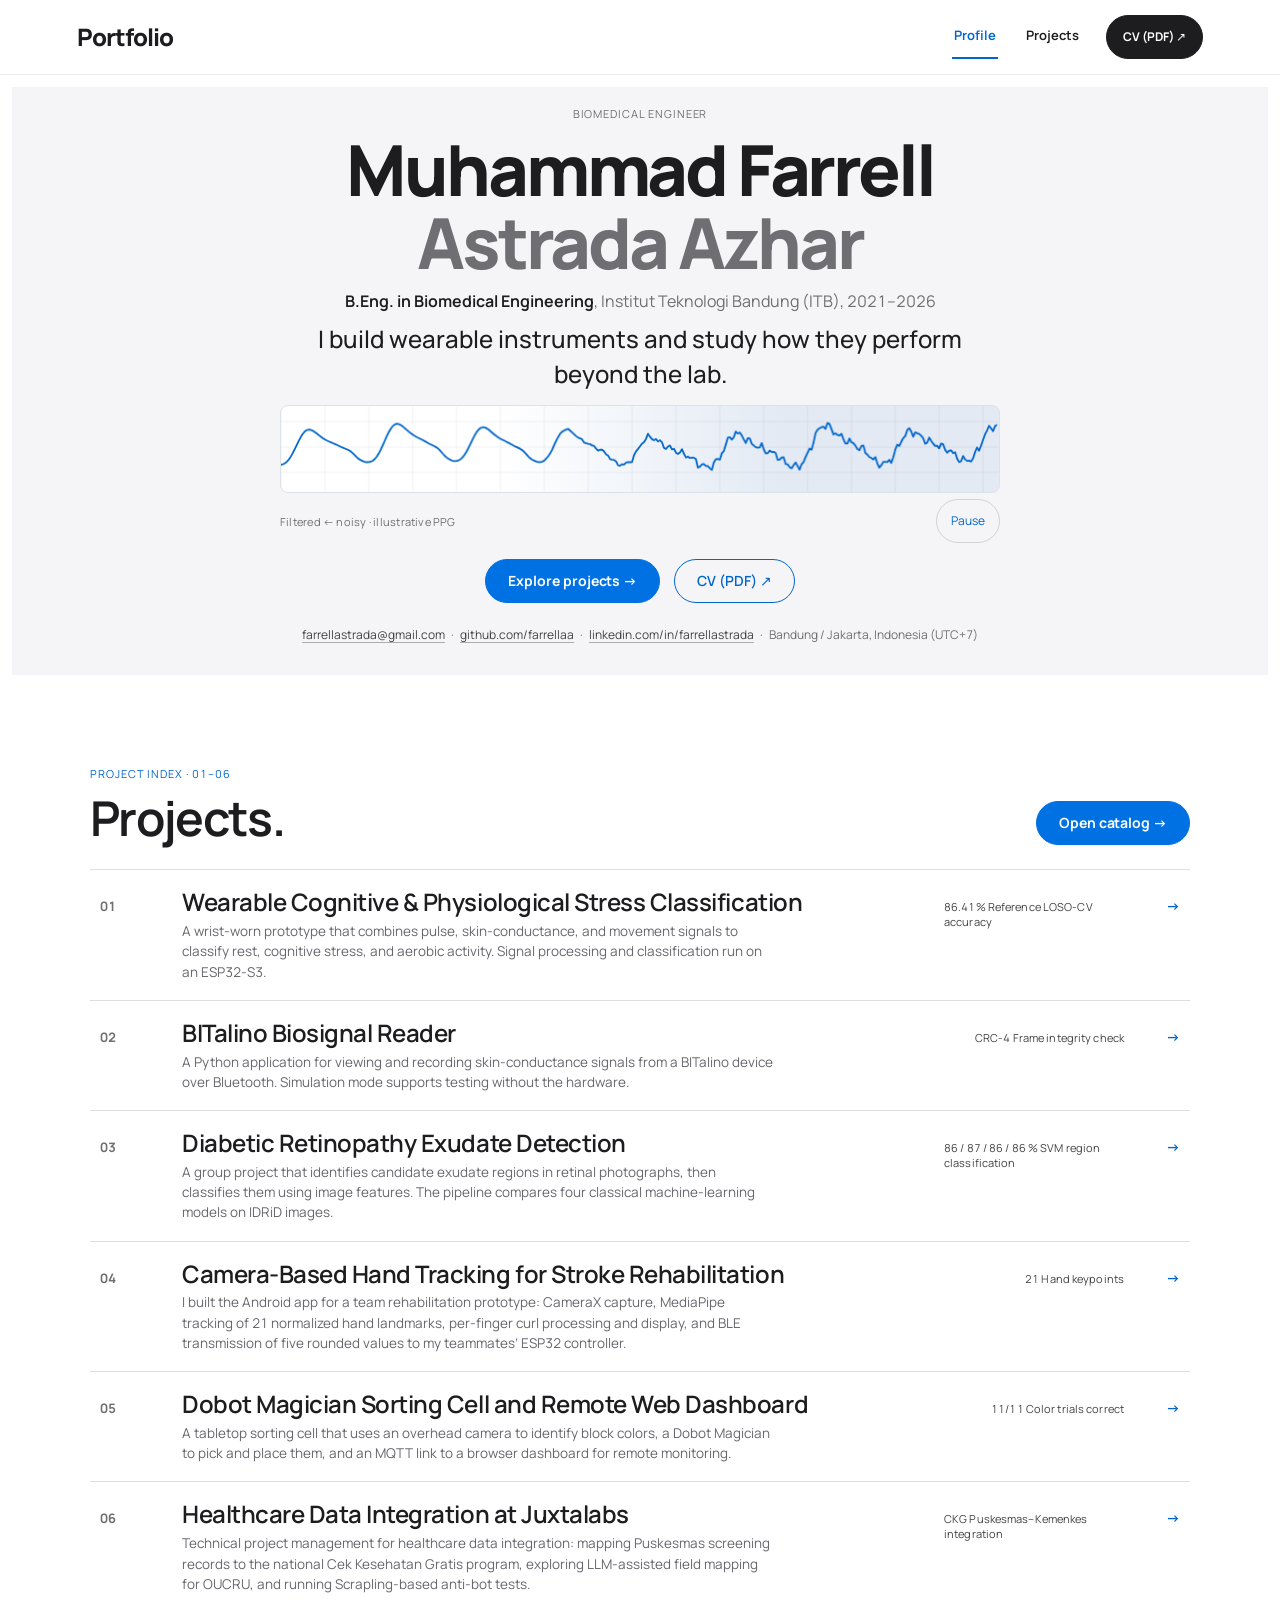
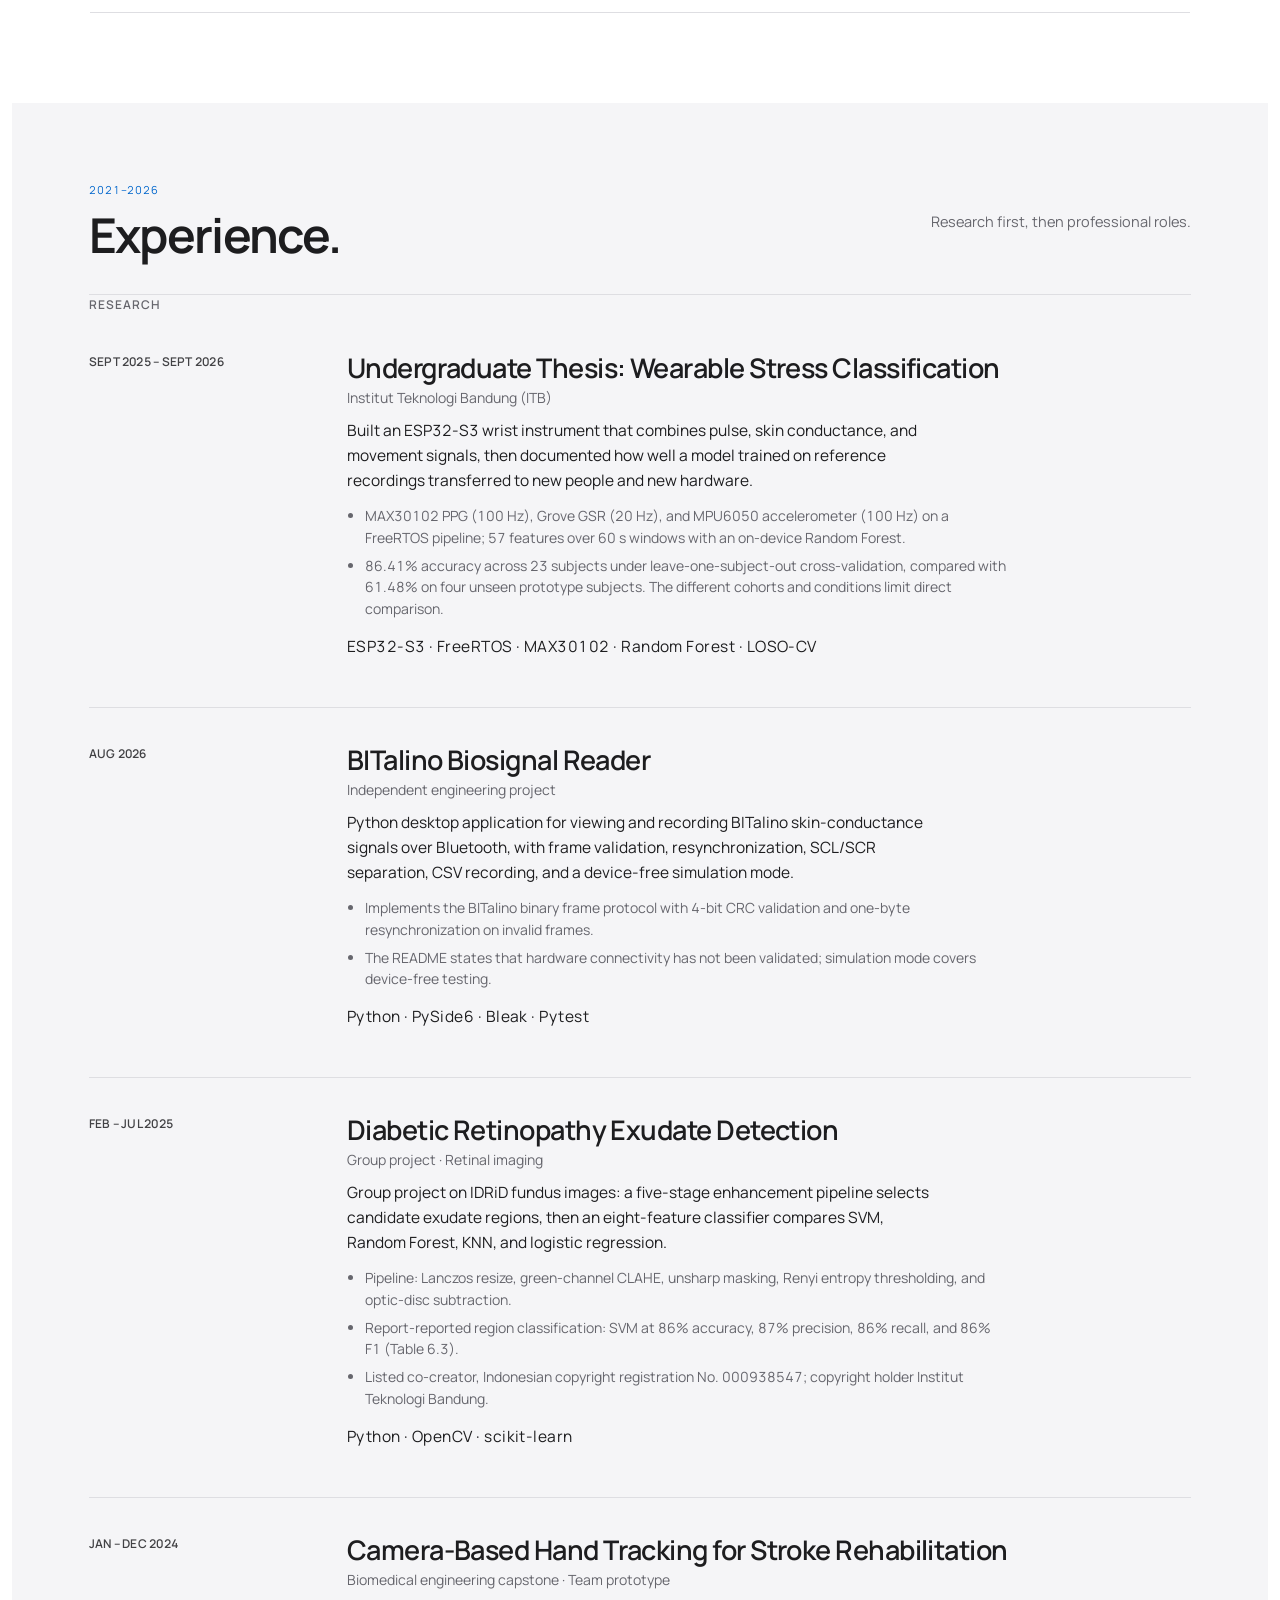
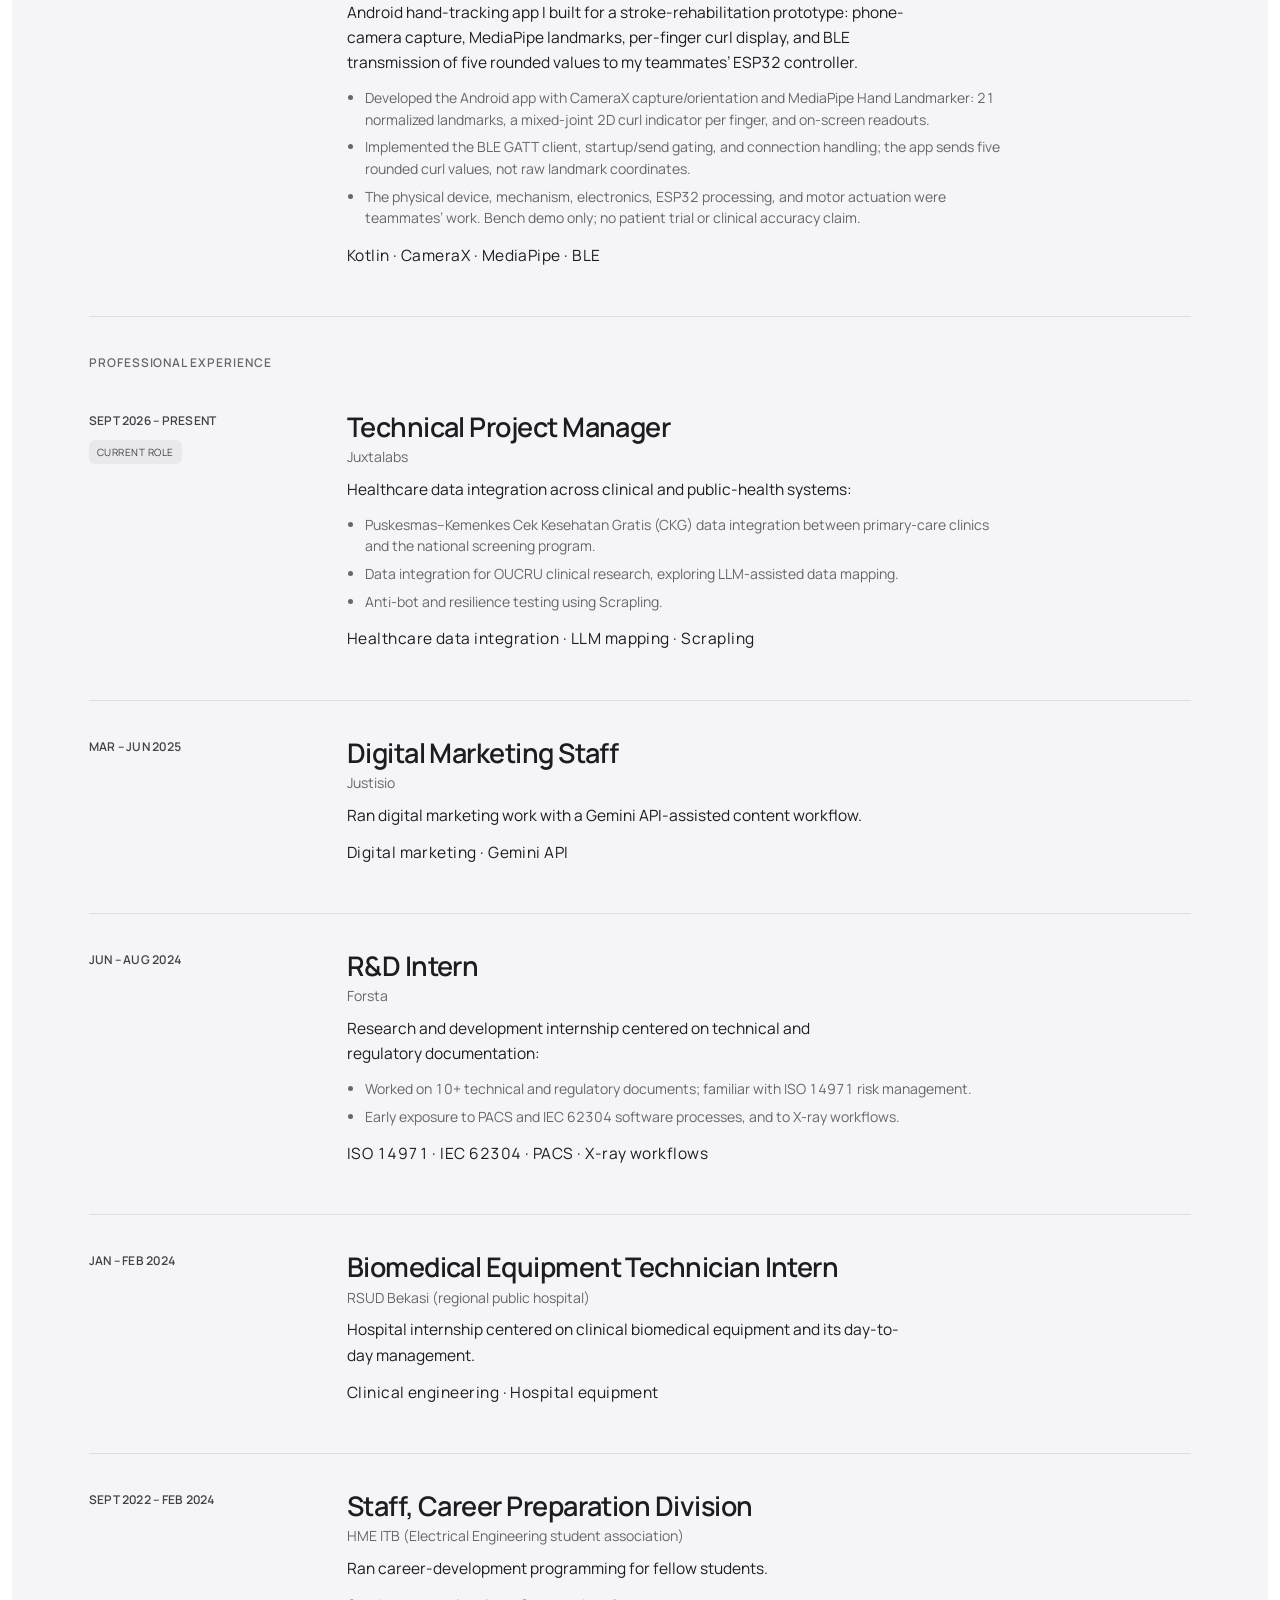
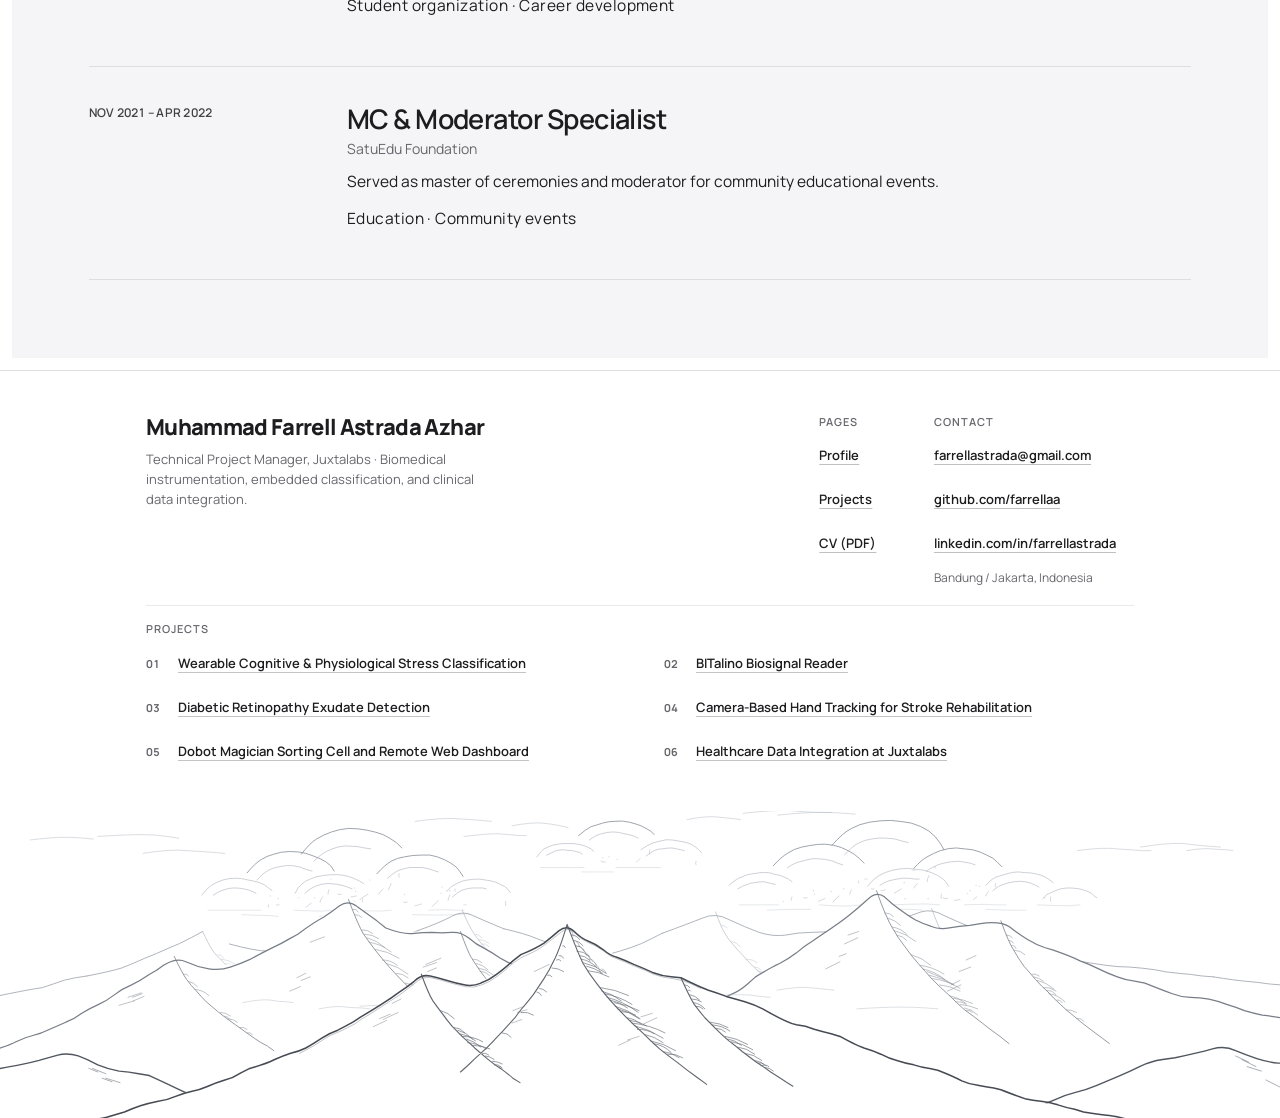
==== commit 5e90f144: "Show the phone in the mirroring input crop Recrop the input view of the paired mirroring chapter to " ====
--- a/index.html
+++ b/index.html
@@ -1,3 +1,3 @@
-<!doctype html><html lang="en"><head><meta charset="UTF-8"/><meta name="viewport" content="width=device-width, initial-scale=1.0"/><meta name="theme-color" content="#ffffff"/><meta name="description" content="Biomedical engineering portfolio of Muhammad Farrell Astrada Azhar: wearable sensing, on-device signal classification, medical imaging, rehabilitation prototypes, and clinical data integration."/><link rel="icon" type="image/png" sizes="32x32" href="/favicon-memoji-32.png"/><link rel="icon" href="/favicon.ico?v=memoji" sizes="any"/><link rel="apple-touch-icon" sizes="180x180" href="/apple-touch-icon-memoji.png"/><title>Farrell Astrada · Biomedical Engineering Portfolio</title><link rel="preconnect" href="https://fonts.googleapis.com"><link rel="preconnect" href="https://fonts.gstatic.com" crossorigin><link href="https://fonts.googleapis.com/css2?family=Manrope:wght@400;500;600;700;800&display=swap" rel="stylesheet">  <script type="module" crossorigin src="/assets/index-v6sPdor3.js"></script>
-  <link rel="stylesheet" crossorigin href="/assets/index-D5iHPQZt.css">
+<!doctype html><html lang="en"><head><meta charset="UTF-8"/><meta name="viewport" content="width=device-width, initial-scale=1.0"/><meta name="theme-color" content="#ffffff"/><meta name="description" content="Biomedical engineering portfolio of Muhammad Farrell Astrada Azhar: wearable sensing, on-device signal classification, medical imaging, rehabilitation prototypes, and clinical data integration."/><link rel="icon" type="image/png" sizes="32x32" href="/favicon-memoji-32.png"/><link rel="icon" href="/favicon.ico?v=memoji" sizes="any"/><link rel="apple-touch-icon" sizes="180x180" href="/apple-touch-icon-memoji.png"/><title>Farrell Astrada · Biomedical Engineering Portfolio</title><link rel="preconnect" href="https://fonts.googleapis.com"><link rel="preconnect" href="https://fonts.gstatic.com" crossorigin><link href="https://fonts.googleapis.com/css2?family=Manrope:wght@400;500;600;700;800&display=swap" rel="stylesheet">  <script type="module" crossorigin src="/assets/index-BctnTh1j.js"></script>
+  <link rel="stylesheet" crossorigin href="/assets/index-23vmLf8Z.css">
 </head><body><div id="root"></div></body></html>
--- a/assets/index-23vmLf8Z.css
+++ b/assets/index-23vmLf8Z.css
@@ -0,0 +1 @@
+:root{--deep:#062033;--deep-2:#0a2f4e;--navy:#0d3a5c;--blue:#1f6fa8;--lagoon:#2fa7a0;--lagoon-deep:#0e6b66;--foam:#f3f7fa;--mist:#e7eef4;--line:#c6d6e2;--line-soft:#d7e2eb;--ink:#0f2a3d;--ink-2:#42617a;--cream-text:#eef5fa;--dim-text:#b8cddd;--gold:#e9c46a;--gold-deep:#a5762a;--font-display:"Manrope", -apple-system, BlinkMacSystemFont, "Segoe UI", sans-serif;--font-body:"Manrope", -apple-system, BlinkMacSystemFont, "SF Pro Text", sans-serif;--font-mono:"IBM Plex Mono", "SF Mono", "JetBrains Mono", Consolas, monospace;--font-serif:"New York", "Instrument Serif", Georgia, serif;--serif:var(--font-serif);--sans:var(--font-body);--mono:var(--font-mono);font-family:var(--font-body);color:var(--ink);background:var(--foam);font-synthesis:none;text-rendering:optimizelegibility;-webkit-font-smoothing:antialiased;font-variant-numeric:tabular-nums lining-nums;font-size:17px;line-height:1.62}*{box-sizing:border-box}html{scroll-behavior:smooth}body{background:var(--foam);color:var(--ink);margin:0}a{color:inherit;text-decoration:none}button,select{font:inherit}button,a,select{touch-action:manipulation}button:focus-visible,a:focus-visible,select:focus-visible,summary:focus-visible{outline:3px solid var(--blue);outline-offset:3px}p{text-wrap:pretty}.topbar{background:var(--foam)}.nav{-webkit-backdrop-filter:blur(10px);backdrop-filter:blur(10px);z-index:40;border-bottom:1px solid var(--line);background:#f3f7faf0;flex-wrap:wrap;justify-content:space-between;align-items:center;gap:20px;min-height:76px;padding:12px clamp(22px,6vw,96px);display:flex;position:sticky;top:0}.brand{font-family:var(--serif);color:var(--navy);align-items:center;gap:10px;font-size:24px;line-height:1.1;display:flex}.navlinks{flex-wrap:wrap;align-items:center;gap:clamp(12px,2vw,28px);font-size:13px;font-weight:600;display:flex}.navlinks a{border-bottom:2px solid #0000;padding:6px 2px;transition:color .15s,border-color .15s}.navlinks a:hover{color:var(--blue)}.navlinks a.active-nav{color:var(--blue);border-bottom-color:var(--blue)}.navlinks a.cv{border:1px solid var(--line);background:var(--mist);font-family:var(--mono);letter-spacing:.05em;padding:8px 14px;font-size:11px}.navlinks a.cv:hover{background:var(--navy);color:var(--cream-text);border-color:var(--navy)}.hero{background:linear-gradient(115deg, #041a2c 0%, var(--deep-2) 52%, #14507e 100%);color:var(--cream-text);border-bottom:2px solid var(--gold);grid-template-columns:1fr;display:grid;position:relative;overflow:hidden}.hero:before{content:"";pointer-events:none;opacity:.1;background:repeating-linear-gradient(-35deg,#0000 0 11px,#cbd5e1 11.5px 12px,#0000 12.5px 24px);position:absolute;inset:0;-webkit-mask-image:linear-gradient(90deg,#000 0%,#00000080 60%,#0000 95%);mask-image:linear-gradient(90deg,#000 0%,#00000080 60%,#0000 95%)}.hero-copy{z-index:2;max-width:980px;padding:64px clamp(24px,6vw,96px) 60px;position:relative}.eyebrow,.mono,.stageinfo-head .mono{font-family:var(--mono);letter-spacing:.085em;text-transform:uppercase;font-size:11px}.eyebrow{color:var(--gold);margin:0}.eyebrow.dark{color:var(--lagoon-deep)}.hero h1,.catalog h1,.detail h1{font-family:var(--serif);letter-spacing:-.03em;text-wrap:balance;margin:18px 0 20px;font-size:clamp(44px,5.4vw,76px);font-weight:400;line-height:.98}.hero h1 i,.catalog h1 i{color:var(--gold);font-weight:400}.degree{color:var(--cream-text);margin:0;font-size:16px;line-height:1.55}.lede{font-family:var(--serif);color:#f3efe6;max-width:62ch;margin:22px 0 10px;font-size:clamp(20px,2.1vw,24px);line-height:1.38}.actions{flex-wrap:wrap;align-items:center;gap:14px;margin-top:26px;display:flex}.button{background:var(--gold);color:var(--deep);border:1px solid var(--gold);align-items:center;padding:12px 18px;font-size:13px;font-weight:700;transition:transform .15s,background .15s;display:inline-flex}.button:hover{background:#f4d78d;transform:translateY(-1px)}.button-secondary{color:var(--cream-text);background:#1f6fa859;border:1px solid #e9c46a8c;padding:12px 16px;font-size:13px;font-weight:600}.button-secondary:hover{background:#e9c46a2e}.button-dark{background:var(--navy);color:var(--cream-text);border-color:var(--navy)}.button-dark:hover{background:var(--blue);color:#fff}.contact{color:var(--dim-text);flex-wrap:wrap;align-items:center;gap:6px;margin-top:22px;font-size:12px;display:flex}.contact a{text-underline-offset:3px;color:var(--cream-text);text-decoration:underline}.experience h2,.skillmatrix h2,.detail section h2,.quick h2{font-family:var(--serif);letter-spacing:-.025em;text-wrap:balance;margin:10px 0 0;font-size:clamp(34px,4.2vw,52px);font-weight:400;line-height:1.04}.experience,.quick{padding:78px clamp(24px,6vw,96px)}.experience{background:var(--mist);border-bottom:1px solid var(--line)}.exp-header,.quick-header{flex-wrap:wrap;justify-content:space-between;align-items:flex-end;gap:24px;display:flex}.exp-header p:not(.eyebrow),.quick-header p:not(.eyebrow){max-width:54ch;color:var(--ink-2);margin:0;font-size:14.5px}.ledger{border-top:2px solid var(--navy);margin-top:32px}.ledger article{border-bottom:1px solid var(--line);grid-template-columns:230px 1fr;gap:28px;padding:26px 0;display:grid}.exp-meta{flex-direction:column;gap:6px;display:flex}.exp-period{color:var(--lagoon-deep);font-weight:600}.exp-badge{background:var(--navy);color:var(--cream-text);font-family:var(--mono);letter-spacing:.05em;align-self:flex-start;margin-top:4px;padding:4px 8px;font-size:10px;display:inline-block}.exp-content h4{font-family:var(--serif);color:var(--navy);margin:0 0 4px;font-size:27px;font-weight:400;line-height:1.15}.exp-org{color:var(--blue);margin-bottom:10px;font-size:14px;display:block}.exp-content>p{max-width:66ch;color:var(--ink);margin:8px 0 12px;font-size:15.5px}.exp-bullets{max-width:66ch;margin:0 0 14px;padding-left:18px}.exp-bullets li{color:var(--ink-2);margin-bottom:6px;font-size:14px;line-height:1.55}.exp-tags{font-family:var(--mono);letter-spacing:.03em;color:var(--lagoon-deep);font-size:11px}.quick{background:var(--foam)}.quick-table{border-top:2px solid var(--navy);margin-top:24px}.quick-table>a{border-bottom:1px solid var(--line);grid-template-columns:64px 1fr auto 28px;align-items:baseline;gap:18px;padding:18px 10px;transition:background .15s;display:grid}.quick-table>a:hover{background:var(--mist)}.quick-plate{font-family:var(--mono);color:var(--lagoon-deep);font-size:15px;font-weight:600}.quick-main strong{font-family:var(--serif);color:var(--navy);font-size:24px;font-weight:400;line-height:1.15;display:block}.quick-main small{color:var(--ink-2);margin-top:3px;font-size:13px;display:block}.quick-metric{font-family:var(--mono);color:var(--blue);white-space:nowrap;background:#1f6fa814;border:1px solid #1f6fa840;padding:5px 10px;font-size:11px}.quick-table>a>b{font-family:var(--mono);color:var(--lagoon-deep);text-align:right;font-size:14px}.catalog-banner{background:linear-gradient(115deg, var(--deep-2) 0%, #14507e 100%);color:var(--cream-text);border-bottom:2px solid var(--gold);margin-bottom:40px;padding:58px clamp(24px,6vw,96px) 52px}.catalog-banner h1{font-family:var(--serif);letter-spacing:-.03em;max-width:18ch;margin:14px 0 18px;font-size:clamp(44px,5.5vw,76px);font-weight:400;line-height:.98}.catalog-banner h1 i{color:var(--gold)}.catalog-intro{color:#d5e2ee;max-width:65ch;margin:0;font-size:17px}.catalog,.detail{padding:0 clamp(24px,6vw,96px) 90px}.filters{flex-wrap:wrap;gap:8px;margin-bottom:10px;display:flex}.filters button{background:var(--mist);color:var(--ink-2);border:1px solid var(--line);font-family:var(--mono);cursor:pointer;padding:9px 15px;font-size:11px;transition:all .15s}.filters button:hover{border-color:var(--blue);color:var(--blue)}.filters button.active{background:var(--navy);color:var(--cream-text);border-color:var(--navy);font-weight:700}.projectlist{border-top:2px solid var(--navy)}.projectlist article{border-bottom:1px solid var(--line);padding:34px 0 38px}.projecttop{flex-wrap:wrap;justify-content:space-between;align-items:center;gap:14px;display:flex}.projecttop .mono{color:var(--lagoon-deep);font-weight:600}.project-kicker{font-family:var(--mono);letter-spacing:.05em;text-transform:uppercase;color:var(--ink-2);margin-top:4px;font-size:10.5px;display:block}.open-case-btn{font-family:var(--mono);color:var(--blue);white-space:nowrap;background:#1f6fa814;border:1px solid #1f6fa84d;padding:8px 14px;font-size:11.5px;font-weight:600;transition:all .15s}.open-case-btn:hover{background:var(--navy);color:var(--cream-text);border-color:var(--navy)}.projectlist h2{font-family:var(--serif);letter-spacing:-.025em;color:var(--navy);margin:12px 0 6px;font-size:clamp(30px,3.3vw,40px);font-weight:400}.projectlist h2 a:hover{color:var(--blue)}.project-summary{color:var(--ink);max-width:68ch;margin:0 0 20px;font-size:16px}.project-kpi-row{background:var(--mist);border:1px solid var(--line);grid-template-columns:repeat(4,1fr);gap:14px;margin-bottom:18px;padding:14px 18px;display:grid}.kpi-cell small{font-family:var(--mono);text-transform:uppercase;letter-spacing:.06em;color:var(--lagoon-deep);font-size:9.5px;display:block}.kpi-cell span{color:var(--ink-2);margin-top:3px;font-size:12px;font-weight:600;display:block}.kpi-cell strong{color:var(--navy);font-size:16px;display:block}.stackgrid,.detailmetrics{grid-template-columns:repeat(4,1fr);gap:18px;display:grid}.stackgrid>div,.detailmetrics>div{border-top:1px solid var(--line);padding-top:10px}.stackgrid small,.detailmetrics small{font-family:var(--mono);color:var(--lagoon-deep);text-transform:uppercase;letter-spacing:.06em;font-size:10px}.stackgrid p,.detailmetrics p{color:var(--ink-2);margin:6px 0 0;font-size:13px;line-height:1.5}.skillmatrix{border-top:2px solid var(--navy);margin-top:72px;padding-top:48px}.skill-intro{max-width:60ch;color:var(--ink-2);margin:10px 0 0;font-size:15px}.skill-categories{grid-template-columns:repeat(3,1fr);gap:24px;margin-top:28px;display:grid}.skill-cat-block{background:var(--mist);border:1px solid var(--line);padding:22px 24px}.skill-cat-block h3{font-family:var(--mono);letter-spacing:.06em;text-transform:uppercase;color:var(--navy);border-bottom:1px solid var(--line);margin:0 0 14px;padding-bottom:10px;font-size:13px;font-weight:600}.skill-row{border-bottom:1px dashed var(--line);flex-direction:column;gap:3px;padding:10px 0;display:flex}.skill-row:last-child{border-bottom:0}.skill-row strong{color:var(--navy);font-size:14px}.skill-row span{font-family:var(--mono);color:var(--ink-2);font-size:11px}.skill-row em{letter-spacing:.05em;text-transform:uppercase;color:var(--lagoon-deep);font-size:10px;font-style:normal}.detail-subnav{background:var(--mist);border-bottom:1px solid var(--line);flex-wrap:wrap;justify-content:space-between;align-items:center;gap:16px;margin:0 calc(-1*clamp(24px,6vw,96px));padding:12px clamp(24px,6vw,96px);display:flex}.back{font-family:var(--mono);color:var(--blue);text-underline-offset:4px;font-size:11.5px;font-weight:600;text-decoration:underline}.prev-next{font-family:var(--mono);flex-wrap:wrap;align-items:center;gap:14px;font-size:11.5px;display:flex}.prev-next a{color:var(--navy);text-underline-offset:3px;text-decoration:underline}.detail-hero{background:linear-gradient(115deg, #041a2c 0%, var(--deep-2) 52%, #14507e 100%);color:var(--cream-text);border-bottom:2px solid var(--gold);margin:0 calc(-1*clamp(24px,6vw,96px));padding:54px clamp(24px,6vw,96px) 48px}.detail-hero h1{color:#fff;font-family:var(--serif);margin:14px 0 10px;font-size:clamp(40px,5vw,68px);font-weight:400;line-height:1.02}.detail-kicker{font-family:var(--mono);letter-spacing:.05em;text-transform:uppercase;color:var(--gold);margin:0 0 16px;font-size:12px}.detail-lead{color:#dce6ef;max-width:68ch;margin:0 0 26px;font-size:17px;line-height:1.6}.detail-kpi-grid{grid-template-columns:repeat(4,1fr);gap:14px;margin:0 0 26px;display:grid}.detail-kpi{background:#0516278c;border:1px solid #e9c46a59;padding:14px 16px}.detail-kpi b{color:#fff;letter-spacing:-.02em;font-size:20px;display:block}.detail-kpi span{color:var(--gold);margin-top:3px;font-size:12px;font-weight:600;display:block}.detail-kpi small{font-family:var(--mono);text-transform:uppercase;letter-spacing:.05em;color:var(--dim-text);margin-top:5px;font-size:9.5px;line-height:1.45;display:block}.hatched-stage-bar{grid-template-columns:repeat(auto-fit,minmax(150px,1fr));gap:8px;display:grid}.hatched-stage-bar button{color:#d5e2ee;text-align:left;cursor:pointer;background:repeating-linear-gradient(-45deg,#14507e8c,#14507e8c 8px,#0a2f4ed9 8px 16px);border:1px solid #e9c46a73;padding:12px 14px;transition:all .15s}.hatched-stage-bar button small{font-family:var(--mono);color:var(--gold);letter-spacing:.06em;font-size:9.5px;display:block}.hatched-stage-bar button strong{margin-top:4px;font-size:13px;font-weight:600;display:block}.seg-num{font-family:var(--mono);color:var(--dim-text);letter-spacing:.08em;margin-bottom:2px;font-size:9px;display:block}.hatched-stage-bar button.active-seg{background:var(--gold);color:var(--deep);border-color:var(--gold)}.hatched-stage-bar button.active-seg small,.hatched-stage-bar button.active-seg .seg-num{color:var(--deep)}.detailmetrics{padding:26px 0 8px}.detail section{border-top:1px solid var(--line);padding:36px 0}.detail section:first-of-type{border-top:0}.detail section>p:not(.eyebrow){max-width:66ch;font-size:17px;line-height:1.65}.detail section h2{color:var(--navy);margin:10px 0 16px;font-size:clamp(30px,3.6vw,42px)}.stagebar{flex-wrap:wrap;gap:8px;margin:22px 0 16px;display:flex}.stagebar button{background:var(--mist);border:1px solid var(--line);text-align:left;cursor:pointer;min-width:120px;min-height:56px;font-family:var(--mono);color:var(--lagoon-deep);padding:11px 14px;font-size:10px;transition:all .15s}.stagebar button span{font-family:var(--sans);color:var(--navy);margin-top:4px;font-size:13px;font-weight:600;display:block}.stagebar button.on{background:var(--navy);color:var(--gold);border-color:var(--navy)}.stagebar button.on span{color:#fff}.stageinfo{background:var(--mist);border-left:3px solid var(--blue);max-width:66ch;padding:18px 22px;font-size:15.5px}.stageinfo-head{flex-wrap:wrap;justify-content:space-between;gap:12px;margin-bottom:8px;display:flex}.stageinfo-head .mono{color:var(--lagoon-deep)}.notes p{border-bottom:1px solid var(--line);grid-template-columns:42px 1fr;gap:14px;max-width:68ch;margin:0;padding:14px 0;font-size:15.5px;display:grid}.notes span{font-family:var(--mono);color:var(--lagoon-deep);font-weight:600}.eval-table-wrap{overflow-x:auto}.eval-table{border-collapse:collapse;background:var(--mist);border:1px solid var(--line);width:100%;max-width:860px;margin-top:16px}.eval-table th,.eval-table td{text-align:left;border-bottom:1px solid var(--line-soft);vertical-align:top;padding:12px 16px;font-size:14px}.eval-table th{background:var(--navy);color:var(--cream-text);font-family:var(--mono);text-transform:uppercase;letter-spacing:.06em;font-size:10.5px}.eval-table td strong{color:var(--blue);font-family:var(--mono);font-weight:600}.eval-val{white-space:nowrap;text-transform:none}.detail .limits{background:var(--navy);color:var(--cream-text);border-left:4px solid var(--gold);margin-top:28px;padding:34px 36px}.detail .limits .eyebrow{color:var(--gold)}.detail .limits h2{color:#fff;font-size:34px}.detail .limits p{color:#dce6ef}.detail-links-row{flex-wrap:wrap;gap:14px;margin-top:22px;display:flex}.next-plate-banner{background:var(--mist);border:1px solid var(--line);flex-wrap:wrap;justify-content:space-between;align-items:center;gap:20px;margin-top:44px;padding:28px 32px;display:flex}.next-plate-banner .mono{color:var(--lagoon-deep)}.next-plate-banner h3{font-family:var(--serif);color:var(--navy);margin:6px 0 0;font-size:28px;font-weight:400}.next-plate-banner p{color:var(--ink-2);max-width:60ch;margin:6px 0 0;font-size:14px}.coast{background:var(--foam);border-top:2px solid var(--navy);position:relative}.coast-nav{font-family:var(--mono);color:var(--navy);background:var(--mist);border-top:1px solid var(--line);flex-wrap:wrap;justify-content:space-between;align-items:flex-start;gap:32px;padding:26px clamp(24px,6vw,96px) 34px;font-size:11px;display:flex}.coast-brand strong{font-family:var(--serif);margin-bottom:6px;font-size:20px;font-weight:400;display:block}.coast-brand p{color:var(--ink-2);line-height:1.6;font-family:var(--sans);margin:0;font-size:13px}.coast-col{flex-direction:column;gap:8px;min-width:180px;display:flex}.coast-col .mono{color:var(--lagoon-deep);margin-bottom:2px}.coast-col a{color:var(--blue);text-underline-offset:3px;font-weight:600;text-decoration:underline}.coast-col a:hover{color:var(--navy)}.coast-col span:last-child{color:var(--ink-2)}@media (width<=960px){.aligngrid,.skill-categories{grid-template-columns:1fr}.project-kpi-row,.detail-kpi-grid,.stackgrid,.detailmetrics{grid-template-columns:repeat(2,1fr)}.ledger article{grid-template-columns:1fr;gap:10px}.quick-table>a{grid-template-columns:48px 1fr 24px}.quick-metric{display:none}}@media (width<=580px){.nav{padding:12px 18px}.hero-copy,.experience,.quick,.catalog-banner,.catalog,.detail{padding-left:20px;padding-right:20px}.detail-subnav,.detail-hero{margin-left:-20px;margin-right:-20px;padding-left:20px;padding-right:20px}.project-kpi-row,.detail-kpi-grid,.stackgrid,.detailmetrics{grid-template-columns:1fr}.next-plate-banner{padding:22px 20px}.detail .limits{padding:26px 20px}}@media (prefers-reduced-motion:reduce){html{scroll-behavior:auto}*,:before,:after{transition-duration:.01ms!important;animation-duration:.01ms!important}}.topbar{z-index:50;transition:transform .22s;position:sticky;top:0}.topbar-hidden{transform:translateY(-100%)}.topbar:focus-within{transform:translateY(0)}@media (prefers-reduced-motion:reduce){.topbar{transition:none}}:root{--foam:#fff;--mist:#f5f5f7;--line:#dedee2;--line-soft:#e8e8ed;--ink:#1d1d1f;--ink-2:#66666d;--navy:#1d1d1f;--blue:#06c;--blue-hover:#004f9e;--blue-press:#003d7a;--lagoon-deep:#06c;--gold-deep:#06c;--font-serif:"Manrope", -apple-system, BlinkMacSystemFont, "Segoe UI", sans-serif;--font-mono:"Manrope", -apple-system, BlinkMacSystemFont, "Segoe UI", sans-serif;--ui-ease:.16s ease}a:focus-visible,button:focus-visible,select:focus-visible,summary:focus-visible{outline:3px solid var(--blue);outline-offset:3px;box-shadow:0 0 0 3px #fff}.detail-hero :is(a,button,select,summary):focus-visible{outline-color:#fff;box-shadow:0 0 0 3px #1d1d1f}.nav{background:#fffffff5;border-color:#e8e8ed;min-height:74.8px}.brand{letter-spacing:-.04em;transition:opacity var(--ui-ease);font-weight:800}.brand:hover{opacity:.72}.brand:active{opacity:.6}.navlinks a{min-height:44px;transition:color var(--ui-ease), border-color var(--ui-ease);align-items:center;font-size:13px;font-weight:650;display:inline-flex}.navlinks a:not(.cv):hover{color:var(--blue);border-bottom-color:var(--blue)}.navlinks a:not(.cv):active{color:var(--blue-press);border-bottom-color:currentColor}.navlinks a.active-nav,.navlinks a.active-nav:hover{color:var(--blue);border-bottom-color:var(--blue)}.navlinks a.cv{text-align:center;color:#fff;line-height:1.2;font-family:var(--sans);letter-spacing:0;transition:background-color var(--ui-ease), border-color var(--ui-ease), color var(--ui-ease);background:#1d1d1f;border-color:#1d1d1f;border-radius:999px;justify-content:center;align-items:center;padding:8px 16px;font-size:12px;font-weight:700;display:inline-flex}.navlinks a.cv:hover{color:#fff;background:#000;border-color:#000}.navlinks a.cv:active{background:#333;border-color:#333}.hero{color:#1d1d1f;text-align:center;background:#f5f5f7;border:0;margin:12px 12px 0}.hero:before{display:none}.hero-copy{flex-direction:column;align-items:center;width:100%;max-width:1100px;margin:0 auto;padding:18px 24px 30px;display:flex}.hero .eyebrow{color:#6e6e73;font-size:11px}.hero h1{font-family:var(--sans);letter-spacing:-.045em;text-wrap:balance;overflow-wrap:break-word;margin:10px 0;font-size:clamp(44px,5.5vw,76px);font-weight:800;line-height:1.04}.hero h1 i{color:#6e6e73;font-style:normal;font-weight:800}.degree{color:#6e6e73;text-wrap:pretty;max-width:760px;margin:0 auto;line-height:1.55}.degree strong{color:#1d1d1f;font-weight:650}.degree span{color:#6e6e73;margin-top:4px;font-size:13.5px;display:block}.lede{font-family:var(--sans);color:#1d1d1f;text-wrap:pretty;max-width:650px;margin:8px auto 4px;font-weight:500;line-height:1.45}.contact{color:#6e6e73;font-size:12px;line-height:1.6}.contact a{color:#424245;text-underline-offset:3px;transition:color var(--ui-ease), text-decoration-color var(--ui-ease);-webkit-text-decoration:underline #42424566;text-decoration:underline #42424566;text-decoration-thickness:1px}.contact a:hover{color:var(--blue);text-decoration-color:currentColor}.contact a:active{color:var(--blue-press);text-decoration-color:currentColor}.hero-ppg{width:min(720px,100%);margin:10px auto 4px}.hero-ppg canvas{background:linear-gradient(90deg,#fff 30%,#e3eaf4 70%);border:1px solid #dce2ea;border-radius:8px;width:100%;height:88px;display:block}.hero-ppg-meta{justify-content:space-between;align-items:center;gap:12px;margin-top:6px;display:flex}.hero-ppg-meta span{color:#6e6e73;letter-spacing:.02em;font-size:11px}.hero-ppg-meta button{font:inherit;color:#06c;text-align:center;cursor:pointer;min-height:44px;transition:background-color var(--ui-ease), border-color var(--ui-ease), color var(--ui-ease);background:0 0;border:1px solid #d2d2d7;border-radius:999px;justify-content:center;align-items:center;padding:8px 14px;font-size:12px;line-height:1.2;display:inline-flex}.hero-ppg-meta button:hover{background:#e8e8ed;border-color:#c7c7cc}.hero-ppg-meta button:active{color:var(--blue-press);background:#dedee2}.button,.button-dark,.button-secondary{color:#fff;max-width:100%;min-height:44px;font-family:var(--sans);letter-spacing:-.005em;text-align:center;white-space:normal;overflow-wrap:anywhere;transition:background-color var(--ui-ease), border-color var(--ui-ease), color var(--ui-ease);background:#0071e3;border:1px solid #0071e3;border-radius:999px;justify-content:center;align-items:center;gap:6px;padding:10px 22px;font-size:14px;font-weight:700;line-height:1.3;display:inline-flex}.button:hover,.button-dark:hover{color:#fff;background:#0077ed;border-color:#0077ed;transform:none}.button:active,.button-dark:active{color:#fff;background:#0068c9;border-color:#0068c9}.button-secondary{color:#06c;background:0 0;border-color:#06c;font-weight:600}.button-secondary:hover{color:var(--blue-hover);border-color:var(--blue-hover);background:#e8e8ed;transform:none}.button-secondary:active{color:var(--blue-press);border-color:var(--blue-press);background:#dedee2}.hero .actions{order:0;justify-content:center;margin-top:12px}.hero .contact{order:2;justify-content:center}.experience h2,.skillmatrix h2,.quick h2{font-family:var(--sans);letter-spacing:-.035em;text-wrap:balance;overflow-wrap:break-word;font-size:clamp(28px,5vw,48px);font-weight:650;line-height:1.1}.detail section h2{font-family:var(--sans);letter-spacing:-.03em;text-wrap:balance;overflow-wrap:break-word;font-size:clamp(28px,3.4vw,40px);font-weight:650;line-height:1.14}.detail .limits h2{font-size:clamp(28px,3.4vw,34px)}.experience,.quick{border:0;margin:12px 12px 0}.exp-header,.quick-header{align-items:center}.quick-header{align-items:flex-end;gap:16px 24px}.ledger,.quick-table,.research-table,.projectlist{border-top:1px solid var(--line)}.ledger article{padding:36px 0}.current-exp{box-shadow:none;background:0 0}.exp-content h4{font-family:var(--sans);letter-spacing:-.02em;color:var(--navy);text-wrap:balance;overflow-wrap:break-word;margin:0 0 4px;font-size:clamp(22px,2.2vw,27px);font-weight:600;line-height:1.2}.exp-org{color:var(--ink-2);font-size:14px;line-height:1.4}.exp-period{color:#424245;letter-spacing:.02em;font-size:12px}.exp-badge{color:#424245;background:#e8e8ed;border-radius:6px}.exp-tags{color:var(--ink-2);letter-spacing:.03em;font-size:11px}.exp-content>p{text-wrap:pretty}.exp-content h4,.quick-main strong,.projectlist h2{font-weight:600}.quick-metric{white-space:normal;background:0 0;border:0;max-width:200px}.ledger-group{letter-spacing:.08em;text-transform:uppercase;color:var(--ink-2);margin:36px 0 2px;font-size:12px;font-weight:600}.ledger .ledger-group:first-child{margin-top:0}.quick-header,.research-table,.quick-table{width:100%;max-width:1100px;margin-left:auto;margin-right:auto}.research-table{margin-top:24px}.quick-main{min-width:0}.quick-main strong{font-family:var(--sans);color:var(--navy);letter-spacing:-.02em;text-wrap:pretty;overflow-wrap:break-word;text-underline-offset:4px;transition:color var(--ui-ease), text-decoration-color var(--ui-ease);font-size:24px;font-weight:600;line-height:1.2;-webkit-text-decoration:underline #0000;text-decoration:underline #0000;text-decoration-thickness:1px;display:block}.quick-main small{color:var(--ink-2);text-wrap:pretty;max-width:74ch;margin-top:4px;font-size:13.5px;line-height:1.5;display:block}.research-table>a{border-bottom:1px solid var(--line);grid-template-columns:64px 1fr 28px;align-items:baseline;gap:18px;padding:18px 10px;display:grid}.research-table>a,.quick-table>a{color:var(--navy);transition:background-color var(--ui-ease);text-decoration:none}.research-table>a:hover,.quick-table>a:hover{background:var(--mist)}.research-table>a:active,.quick-table>a:active{background:#e8e8ed}.research-table>a:hover .quick-main strong,.quick-table>a:hover .quick-main strong,.research-table>a:focus-visible .quick-main strong,.quick-table>a:focus-visible .quick-main strong{color:var(--blue);text-decoration-color:currentColor}.research-table>a:active .quick-main strong,.quick-table>a:active .quick-main strong{color:var(--blue-press);text-decoration-color:currentColor}.quick-plate{color:#6e6e73;letter-spacing:.02em;font-size:13px;font-weight:700}.quick-metric{color:#424245;letter-spacing:.01em;font-size:11px;line-height:1.35}.catalog-banner{background:var(--mist);color:var(--ink);text-align:center;border:0;padding-top:80px;padding-bottom:72px}.catalog-banner h1{font-family:var(--sans);letter-spacing:-.04em;text-wrap:balance;overflow-wrap:break-word;max-width:22ch;margin:16px auto 24px;font-size:clamp(36px,6.2vw,76px);font-weight:700;line-height:1.06}.catalog-banner h1 i{color:var(--ink-2);font-style:normal;font-weight:700}.catalog-banner .eyebrow{color:var(--ink-2)}.catalog-intro{color:var(--ink-2);text-wrap:pretty;margin-inline:auto}.filters{margin-bottom:32px}.filters button,.open-case-btn{min-height:44px;font-family:var(--sans);border-radius:999px}.filters button{text-align:center;white-space:normal;letter-spacing:0;max-width:100%;transition:background-color var(--ui-ease), border-color var(--ui-ease), color var(--ui-ease);justify-content:center;align-items:center;padding:10px 16px;font-size:12px;font-weight:600;line-height:1.25;display:inline-flex}.filters button.active{font-weight:600}.filters button:active{background:#dedee2;border-color:#c7c7cc}.open-case-btn{text-align:center;white-space:normal;border:1px solid var(--blue);max-width:100%;color:var(--blue);letter-spacing:-.005em;transition:background-color var(--ui-ease), border-color var(--ui-ease), color var(--ui-ease);background:0 0;justify-content:center;align-items:center;padding:10px 18px;font-size:13px;font-weight:700;line-height:1.25;display:inline-flex}.open-case-btn:hover{background:var(--blue);border-color:var(--blue);color:#fff}.open-case-btn:active{background:var(--blue-press);border-color:var(--blue-press);color:#fff}.flagship-project{box-shadow:none;background:0 0;margin-left:0;padding-left:0!important}.projectlist article{padding-block:48px}.projecttop .mono{color:#6e6e73;letter-spacing:.08em;font-size:11px}.project-kicker{color:var(--ink-2);letter-spacing:.06em;font-size:11px}.projectlist h2{font-family:var(--sans);letter-spacing:-.03em;color:var(--navy);text-wrap:balance;overflow-wrap:break-word;margin:12px 0 8px;font-size:clamp(30px,3.3vw,40px);font-weight:600;line-height:1.12}.projectlist h2 a{color:inherit;text-underline-offset:5px;transition:color var(--ui-ease), text-decoration-color var(--ui-ease);-webkit-text-decoration:underline #0000;text-decoration:underline #0000;text-decoration-thickness:1px}.projectlist h2 a:hover,.projectlist h2 a:focus-visible{color:var(--blue);text-decoration-color:currentColor}.projectlist h2 a:active{color:var(--blue-press);text-decoration-color:currentColor}.project-summary{color:var(--ink);text-wrap:pretty;max-width:64ch;font-size:16px;line-height:1.55}.project-kpi-row{border:0;border-radius:12px;padding:22px}.kpi-cell small,.detail-kpi small{font-family:var(--sans);text-transform:none;letter-spacing:0;font-size:12px;line-height:1.45}.detail-subnav{font-size:12px}.back,.prev-next a{color:#424245;text-underline-offset:4px;transition:color var(--ui-ease), text-decoration-color var(--ui-ease);-webkit-text-decoration:underline #42424561;text-decoration:underline #42424561;text-decoration-thickness:1px}.back:hover,.prev-next a:hover{color:var(--blue);text-decoration-color:currentColor}.back:active,.prev-next a:active{color:var(--blue-press);text-decoration-color:currentColor}.detail .back,.prev-next a{align-items:center;min-height:44px;padding:6px 2px;line-height:1.3;display:inline-flex}.detail-hero{background:#101114;border:0;padding-top:64px;padding-bottom:56px}.detail-hero h1{font-family:var(--sans);letter-spacing:-.03em;text-wrap:balance;overflow-wrap:break-word;max-width:24ch;font-size:clamp(34px,4.8vw,64px);font-weight:700;line-height:1.04}.detail-hero .eyebrow,.detail-kicker,.detail-kpi span{color:#b8cddd}.detail-kpi{background:#1d2026;border:1px solid #383b42;border-radius:12px}.detail-kpi small{color:#b8cddd;letter-spacing:.04em;font-size:10.5px}.detail-lead{text-wrap:pretty;line-height:1.6}.hatched-stage-bar button{min-height:44px;font-family:var(--sans);background:#1d2026;border-color:#484c55;border-radius:8px;font-size:13px;line-height:1.35;transition:background-color .15s,border-color .15s}.hatched-stage-bar button:hover{background:#262a31;border-color:#6a7280}.hatched-stage-bar button:active{background:#15171b;border-color:#6a7280}.hatched-stage-bar button small{color:#b8cddd;letter-spacing:.06em;font-size:10.5px}.hatched-stage-bar button strong{font-size:13.5px;font-weight:600;line-height:1.3}.hatched-stage-bar button.active-seg,.detail-hero .hatched-stage-bar button[aria-selected=true]{color:#fff;background:#0071e3;border-color:#0071e3;box-shadow:inset 0 -3px #ffffff80}.hatched-stage-bar button.active-seg strong,.detail-hero .hatched-stage-bar button[aria-selected=true] strong,.hatched-stage-bar button.active-seg small,.hatched-stage-bar button.active-seg .seg-num,.detail-hero .hatched-stage-bar button[aria-selected=true] small,.detail-hero .hatched-stage-bar button[aria-selected=true] .seg-num{color:#fff}.stagebar button{transition:background-color .15s,border-color .15s,color .15s}.hatched-stage-bar button:focus-visible,.hatched-stage-bar button.active-seg:focus-visible,.detail-hero .hatched-stage-bar button[aria-selected=true]:focus-visible{outline-color:#fff;box-shadow:0 0 0 3px #1d1d1f,inset 0 -3px #ffffff80}.detail-hero>:is(.hatched-stage-bar+*,[class*=stage-detail]){color:#d6dee6;overflow-wrap:break-word;background:#1d2026;border:1px solid #383b42;border-left:3px solid #0071e3;border-radius:10px;margin:18px 0 0;padding:18px 20px;font-size:14.5px;line-height:1.65}.detail-hero>:is(.hatched-stage-bar+*,[class*=stage-detail]) :is(h2,h3,h4){color:#fff;letter-spacing:-.01em;margin:0 0 6px;font-size:16px;line-height:1.35}.detail-hero>:is(.hatched-stage-bar+*,[class*=stage-detail]) :is(strong,b){color:#fff}.detail-hero>:is(.hatched-stage-bar+*,[class*=stage-detail]) p{color:#c6d0da;text-wrap:pretty;max-width:76ch;margin:8px 0 0}.detail-hero>:is(.hatched-stage-bar+*,[class*=stage-detail]) :is(small,.mono){color:#b8cddd;letter-spacing:.04em}.detail-hero>:is(.hatched-stage-bar+*,[class*=stage-detail]) a{color:#6cb6ff;text-underline-offset:2px;text-decoration:underline}.detail-hero>:is(.hatched-stage-bar+*,[class*=stage-detail]) :is(ul,ol){margin:8px 0 0;padding-left:20px}.detail-hero>:is(.hatched-stage-bar+*,[class*=stage-detail]) li+li{margin-top:4px}.detail section>p:not(.eyebrow){text-wrap:pretty}.detail section a:not(.button):not(.button-dark):not(.button-secondary){color:var(--blue);text-underline-offset:3px;transition:color var(--ui-ease), text-decoration-color var(--ui-ease);text-decoration:underline;text-decoration-thickness:1px}.detail section a:not(.button):not(.button-dark):not(.button-secondary):hover{color:var(--blue-hover);text-decoration-color:currentColor}.detail section a:not(.button):not(.button-dark):not(.button-secondary):active{color:var(--blue-press)}.next-plate-banner{background:var(--mist);border:1px solid var(--line);margin-top:44px;padding:28px 32px}.next-plate-banner h3{font-family:var(--sans);letter-spacing:-.02em;color:var(--navy);text-wrap:balance;overflow-wrap:break-word;max-width:28ch;margin:6px 0 0;font-size:clamp(22px,2.4vw,28px);font-weight:650;line-height:1.2}.next-plate-banner p{color:var(--ink-2);text-wrap:pretty;max-width:60ch;margin:6px 0 0;font-size:14px;line-height:1.55}.sketch-footer{width:100%;color:var(--ink);border-top:1px solid var(--line);background:#fff;margin-top:12px;position:relative;overflow:hidden}.sketch-stage{z-index:2;max-width:1100px;margin:0 auto;padding:clamp(28px,3.6vw,44px) clamp(24px,5vw,56px) clamp(16px,2.6vw,30px);position:relative}.sketch-top{grid-template-columns:minmax(220px,1.35fr) auto minmax(200px,auto);align-items:start;gap:20px clamp(28px,4.5vw,64px);display:grid}.sketch-brand{min-width:0;max-width:380px}.sketch-brand strong{font-family:var(--sans);letter-spacing:-.03em;color:var(--ink);text-wrap:balance;overflow-wrap:break-word;font-size:clamp(19px,2.2vw,22px);font-weight:800;line-height:1.18;display:block}.sketch-brand p{color:var(--ink-2);text-wrap:pretty;margin:8px 0 0;font-size:13px;font-weight:400;line-height:1.55}.sketch-col{flex-direction:column;min-width:0;display:flex}.sketch-label{font-family:var(--sans);letter-spacing:.09em;text-transform:uppercase;color:var(--ink-2);margin:0 0 4px;font-size:11px;font-weight:600;line-height:1.3}.sketch-col a{width:100%;min-height:44px;color:var(--ink);text-underline-offset:4px;overflow-wrap:anywhere;transition:color var(--ui-ease), text-decoration-color var(--ui-ease);align-items:center;font-size:13px;font-weight:600;line-height:1.4;-webkit-text-decoration:underline #1d1d1f47;text-decoration:underline #1d1d1f47;text-decoration-thickness:1px;display:flex}.sketch-col a:hover{color:var(--blue);text-decoration-color:currentColor}.sketch-col a:active{color:var(--blue-press);text-decoration-color:currentColor}.sketch-place{color:var(--ink-2);margin:4px 0 0;font-size:12px;line-height:1.5}.sketch-projects{border-top:1px solid var(--line-soft);margin-top:18px;padding-top:16px}.sketch-proj-grid{grid-template-columns:repeat(2,minmax(0,1fr));column-gap:clamp(24px,4vw,48px);margin:4px 0 0;padding:0;list-style:none;display:grid}.sketch-proj-grid a{min-height:44px;color:var(--ink);transition:color var(--ui-ease);grid-template-columns:24px minmax(0,1fr);align-content:center;align-items:baseline;gap:8px;padding:4px 0;font-size:13px;font-weight:600;line-height:1.42;text-decoration:none;display:grid}.sketch-proj-num{letter-spacing:.04em;color:var(--ink-2);font-size:11px;font-weight:700}.sketch-proj-title{text-underline-offset:4px;overflow-wrap:break-word;transition:color var(--ui-ease), text-decoration-color var(--ui-ease);-webkit-text-decoration:underline #1d1d1f42;text-decoration:underline #1d1d1f42;text-decoration-thickness:1px}.sketch-proj-grid a:hover .sketch-proj-title,.sketch-proj-grid a:focus-visible .sketch-proj-title{color:var(--blue);text-decoration-color:currentColor}.sketch-proj-grid a:active .sketch-proj-title{color:var(--blue-press);text-decoration-color:currentColor}.sketch-art{z-index:1;pointer-events:none;-webkit-user-select:none;user-select:none;width:100%;margin-top:clamp(0px,.8vw,8px);position:relative}.sketch-art svg{width:100%;height:clamp(190px,24vw,330px);display:block}@media (prefers-reduced-motion:reduce){.sketch-col a,.sketch-proj-grid a,.sketch-proj-title{transition:none}}@media (width<=980px){.sketch-top{grid-template-columns:minmax(0,1fr) auto auto;gap:18px 24px}.sketch-proj-grid{column-gap:24px}}@media (width<=700px){.experience,.quick{margin-inline:6px}.catalog-banner{padding-block:56px}.project-kpi-row,.detail-kpi-grid{grid-template-columns:1fr}.sketch-top{grid-template-columns:minmax(0,96px) minmax(0,1fr);gap:14px 18px}.sketch-brand{grid-column:1/-1;max-width:none}.sketch-projects{margin-top:14px;padding-top:14px}.sketch-proj-grid{grid-template-columns:1fr}.sketch-proj-grid a{padding:3px 0}.detail-hero h1{font-size:clamp(28px,8.5vw,34px)}.research-table>a{grid-template-columns:44px 1fr 20px;gap:10px}}@media (width<=600px){.hero-copy{padding-top:18px;padding-bottom:30px}.hero h1{font-size:clamp(36px,7.3vw,44px)}.actions{align-items:stretch}.actions .button,.actions .button-secondary{justify-content:center}}@media (width<=700px){.hero{margin-left:6px;margin-right:6px}.hero-copy{padding:18px 20px 28px}}@media (width<=430px){.nav{flex-wrap:nowrap;gap:12px;min-height:64px;padding:10px 20px}.brand{font-size:21px}.navlinks{flex-wrap:nowrap;gap:16px}.navlinks .nav-profile{display:none}.hero{margin:0}.experience,.quick{margin-inline:0}.hero-copy{padding:24px 20px}.experience,.quick{padding-block:40px}.catalog-banner{padding-block:44px}.catalog{padding-bottom:56px}.sketch-stage{padding-inline:20px}.sketch-art svg{height:170px}.hero .eyebrow{font-size:12px}.hero h1{font-size:clamp(30px,9.25vw,36px);line-height:1.08}.degree{font-size:14px;line-height:21px}.lede{font-size:19px;line-height:28px}.hero-ppg{margin:8px auto 0}.hero-ppg-meta span{font-size:12px}.hero-ppg-meta button{min-height:44px}.hero .actions{flex-direction:column;width:100%;margin-top:14px}.hero .actions .button{justify-content:center;width:100%;min-height:48px}.hero .actions .button-secondary{display:none}.hero .contact{margin-top:16px}.research-table>a,.quick-table>a{grid-template-columns:26px minmax(0,1fr) 20px;align-items:baseline;gap:12px;padding-block:14px 16px}.research-table>a:hover,.quick-table>a:hover{background:0 0}.quick-plate{font-size:13px}.quick-main strong{font-size:17px;line-height:1.3}.quick-main small{font-size:14px}.research-table>a>b,.quick-table>a>b{font-size:20px}.detail-hero{padding-top:40px;padding-bottom:36px}.detail-hero>:is(.hatched-stage-bar+*,[class*=stage-detail]){margin-top:14px;padding:14px 16px;font-size:14px;line-height:1.55;display:block}.detail-hero>:is(.hatched-stage-bar+*,[class*=stage-detail])>div{display:block}.detail-hero>:is(.hatched-stage-bar+*,[class*=stage-detail])>div+div{margin-top:10px}.detail-hero>:is(.hatched-stage-bar+*,[class*=stage-detail]) :is(h2,h3,h4){font-size:15px}.detail section{padding:28px 0}.detail-kpi-grid{gap:10px}.eval-table th,.eval-table td{padding:10px 12px}.sketch-proj-title{overflow-wrap:break-word}.next-plate-banner{gap:16px;padding:22px 20px}}@media (width<=360px){.nav,.hero-copy,.experience,.quick,.catalog-banner,.catalog,.detail{padding-inline:16px}.detail-subnav,.detail-hero{margin-inline:-16px;padding-inline:16px}.sketch-stage{padding-inline:16px}}@media (hover:none){.brand:hover{opacity:1}.navlinks a:not(.cv):hover{color:inherit;border-bottom-color:#0000}.navlinks a.active-nav:hover{color:var(--blue);border-bottom-color:var(--blue)}.navlinks a.cv:hover{color:#fff;background:#1d1d1f;border-color:#1d1d1f}.button:hover,.button-dark:hover{background:#0071e3;border-color:#0071e3}.button-secondary:hover{color:#06c;background:0 0;border-color:#06c}.research-table>a:hover,.quick-table>a:hover{background:0 0}.research-table>a:hover .quick-main strong,.quick-table>a:hover .quick-main strong{color:var(--navy);text-decoration-color:#0000}.projectlist h2 a:hover{color:inherit;text-decoration-color:#0000}.sketch-col a:hover,.sketch-proj-grid a:hover .sketch-proj-title{color:var(--ink);text-decoration-color:#1d1d1f47}.contact a:hover{color:#424245;text-decoration-color:#42424566}.back:hover,.prev-next a:hover{color:#424245;text-decoration-color:#42424561}.open-case-btn:hover{border-color:var(--blue);color:var(--blue);background:0 0}}@media (prefers-reduced-motion:reduce){a,button,.topbar,.hero-ppg-meta button{transition:none}}@media (forced-colors:active){a:focus-visible,button:focus-visible{outline-offset:2px;box-shadow:none;outline:2px solid highlight}.filters button.active,.hatched-stage-bar button.active-seg{outline-offset:-2px;outline:2px solid highlight}.projectlist h2 a,.sketch-col a,.sketch-proj-title,.contact a,.back,.prev-next a{text-decoration:underline}.button,.button-dark,.button-secondary,.open-case-btn{border:1px solid buttontext}}.exudate-walkthrough{border:0;width:100%;max-width:820px;min-height:260px;display:block}.detail-hero--retinal{padding-top:32px;padding-bottom:28px}.detail-hero--retinal h1{max-width:28ch;margin:8px 0;font-size:clamp(28px,3.6vw,44px)}.detail-hero--retinal .detail-lead{margin-top:8px}.retinal-result-summary{background:#17191e;border:1px solid #2e323b;border-radius:12px;max-width:820px;margin-top:16px;padding:16px 18px}.retinal-result-caption{color:#b8cddd;margin:0 0 12px;font-size:12.5px;line-height:1.45}.retinal-metrics-grid{grid-template-columns:repeat(4,minmax(0,1fr));gap:10px;margin:0;display:grid}.retinal-metric-item{background:#1d2026;border:1px solid #30343d;border-radius:8px;min-width:0;padding:10px 12px}.retinal-metric-item dt{letter-spacing:.04em;text-transform:uppercase;color:#b8cddd;font-size:11px;font-weight:600}.retinal-metric-value{letter-spacing:-.02em;font-variant-numeric:tabular-nums;color:#fff;margin:4px 0 0;font-size:clamp(22px,2.4vw,26px);font-weight:700;line-height:1.15}.retinal-metric-note{color:#d6dee6;margin:4px 0 0;font-size:12px;line-height:1.4}.detail section.retinal-walkthrough-section{border-bottom:1px solid var(--line-soft);padding-top:28px;padding-bottom:24px}.detail section.retinal-process-section,.detail section.retinal-evidence-section{padding-top:28px;padding-bottom:28px}.retinal-process-section .prose-p+.prose-p{margin-top:12px}.retinal-details{border:1px solid var(--line);background:var(--mist);border-radius:10px;margin-top:18px;padding:10px 16px}.retinal-details summary{cursor:pointer;color:var(--ink);align-items:center;min-height:44px;padding:6px 0;font-size:13.5px;font-weight:600;line-height:1.35;display:flex}.retinal-details[open] summary{margin-bottom:12px}.retinal-details .prose-p{margin-top:14px;font-size:14px}.retinal-dataset-cite{color:var(--ink-2);margin:18px 0 0;font-size:12.5px;line-height:1.55}@media (width<=760px){.retinal-metrics-grid{grid-template-columns:repeat(2,minmax(0,1fr))}}@media (width<=520px){.detail-links-row{flex-direction:column;align-items:stretch}.detail-links-row .button,.detail-links-row .button-secondary{width:100%;padding:10px 18px}}@media (width<=430px){.detail-hero--retinal{padding-top:28px;padding-bottom:24px}.retinal-result-summary{margin-top:14px;padding:14px}.retinal-metrics-grid{gap:8px}.retinal-metric-item{padding:10px}.detail section.retinal-walkthrough-section{padding-top:20px;padding-bottom:20px}}@media (width<=600px){.detail--retinal .detail-subnav{gap:4px;padding-top:12px;padding-bottom:12px}.detail--retinal .prev-next{justify-content:space-between;gap:8px;width:100%}.detail--retinal .prev-next a{min-width:0;font-size:12px}.detail--retinal .prev-next>span{display:none}.retinal-result-caption{font-size:14px;line-height:1.5}.retinal-metric-item dt{letter-spacing:0;font-size:12px}.retinal-metric-note{font-size:13px;line-height:1.45}.retinal-metrics-grid{align-items:stretch}.retinal-metric-item{padding:12px 10px}.retinal-dataset-cite{font-size:14px}}.dobot-workbench{color:var(--ink);border:1px solid var(--line);background:var(--foam);border-radius:16px;margin:32px 0 48px;padding:clamp(16px,3vw,32px)}.dw-heading{justify-content:space-between;align-items:start;gap:20px;margin-bottom:24px;display:flex}.dw-heading h2{letter-spacing:-.035em;margin:6px 0 0;font-size:clamp(24px,3vw,36px)}.dw-scope{color:var(--ink-2);max-width:150px;font-size:11px}.dobot-workbench button{border:1px solid var(--line);background:var(--foam);min-height:44px;color:var(--ink);font:inherit;cursor:pointer;border-radius:8px;padding:10px 14px;font-size:13px;font-weight:600;transition:background .16s,transform .16s}.dobot-workbench button:hover:not(:disabled){background:var(--mist);transform:translateY(-1px)}.dobot-workbench button:active:not(:disabled){transform:translateY(1px)}.dobot-workbench button:disabled{opacity:.45;cursor:default}.dobot-workbench button[aria-pressed=true]{border-color:var(--blue);color:var(--blue);background:#edf5ff}.dw-modes{border-bottom:1px solid var(--line);gap:8px;padding-bottom:20px;display:flex}.dw-modes button{text-align:left;flex:1}.dw-modes small{color:var(--ink-2);margin-top:3px;font-size:11px;font-weight:400;display:block}.dw-controls{flex-wrap:wrap;justify-content:space-between;align-items:center;gap:12px;padding:20px 0;display:flex}.dw-colors{flex-wrap:wrap;gap:8px;display:flex}.dw-colors button{align-items:center;gap:7px;display:flex}.dw-colors i{border-radius:3px;width:10px;height:10px}.dw-cell{background:var(--mist);border:1px solid var(--line);border-radius:12px;grid-template-columns:minmax(0,2fr) minmax(0,1fr);display:grid;overflow:hidden}.dw-scene{min-width:0}.dw-scene svg{width:100%;height:auto;display:block}.dw-scene svg text{fill:#55555f;letter-spacing:.04em;font-family:inherit;font-size:11px}.dw-local-state{border-top:1px solid var(--line);flex-wrap:wrap;gap:6px 16px;padding:14px 20px;font-size:12px;display:flex}.dw-local-state span{color:var(--ink-2);letter-spacing:.04em;font-size:10px}.dw-hardware{border-left:1px solid var(--line);flex-direction:column;justify-content:center;align-items:center;padding:20px;display:flex}.dw-hardware img{width:100%;max-width:280px;height:auto;display:block}.dw-hardware span{margin-top:12px;font-size:13px;font-weight:650}.dw-hardware small{color:var(--ink-2);text-align:center;margin-top:3px;font-size:11px}.dw-bridge{border-bottom:1px solid var(--line);grid-template-columns:minmax(0,1fr) 40px minmax(0,1fr);align-items:center;gap:12px;padding:20px 0;display:grid}.dw-bridge small,.dw-handshake small{color:var(--ink-2);letter-spacing:.045em;margin-bottom:6px;font-size:10px;display:block}.dw-bridge strong,.dw-handshake strong{font-size:14px;display:block}.dw-bridge span:not(.dw-transfer){color:var(--ink-2);overflow-wrap:anywhere;margin-top:6px;font-size:12px;display:block}.dw-transfer{text-align:center;color:var(--ink-2);font-size:25px}.dw-bridge-active .dw-transfer,.dw-bridge-active>div:first-child strong{color:var(--blue)}.dw-monitor{border-left:2px solid var(--line);padding-left:16px}.dw-bridge-active .dw-monitor{border-color:var(--blue)}.dw-stage-status{min-height:112px;padding:20px 0}.dw-stage-status>span{color:var(--blue);font-size:12px;font-weight:650}.dw-stage-status p{max-width:75ch;margin:8px 0 0;font-size:14px;line-height:1.65}.dw-actions{flex-wrap:wrap;gap:8px;display:flex}.dobot-workbench .dw-primary{background:var(--blue);color:#fff;border-color:var(--blue)}.dobot-workbench .dw-primary:hover:not(:disabled){background:var(--blue-hover)}.dw-packet{border-top:1px solid var(--line);margin-top:24px}.dw-packet summary{cursor:pointer;min-height:48px;padding:16px 0;font-size:13px;font-weight:600}.dw-packet>div{background:var(--mist);border-radius:8px;padding:16px}.dw-topic{color:var(--blue);overflow-wrap:anywhere;font-size:12px;font-weight:650}.dw-packet pre{white-space:pre-wrap;overflow-wrap:anywhere;font-size:12px;line-height:1.6}.dw-packet p,.dw-credit{color:var(--ink-2);font-size:12px;line-height:1.6}.dw-credit{border-top:1px solid var(--line);padding-top:16px}.dw-proposal-intro{padding:24px 0 16px}.dw-proposal-intro strong{font-size:18px}.dw-proposal-intro p{color:var(--ink-2);max-width:65ch;margin:8px 0;font-size:14px;line-height:1.6}.dw-samples{grid-template-columns:1fr 1fr;gap:10px;display:grid}.dw-samples button{text-align:left}.dw-samples strong{font-size:18px;display:block}.dw-samples span{color:var(--ink-2);margin-top:5px;font-size:11px;display:block}.dw-inspections{grid-template-columns:repeat(20,minmax(0,1fr));gap:4px;padding:20px 0;display:grid}.dw-inspections span{border:1px solid var(--line);background:var(--mist);height:28px;color:var(--ink-2);border-radius:4px;place-items:center;font-size:11px;display:grid}.dw-inspections .dw-rejected{color:#a02e28;background:#fbeceb;border-color:#ce9e9b}.dw-handshake{background:var(--mist);border:1px dashed var(--line);border-radius:12px;grid-template-columns:minmax(0,1fr) auto minmax(0,1fr);align-items:center;gap:20px;padding:24px;display:grid}.dw-handshake>span{color:var(--blue);font-size:12px}@media (width<=700px){.dw-heading{flex-direction:column;gap:8px}.dw-scope{max-width:none}.dw-cell{grid-template-columns:1fr}.dw-hardware{border-left:0;border-top:1px solid var(--line);flex-flow:wrap;gap:12px;padding:12px}.dw-hardware img{width:100px}.dw-hardware span{margin:0}.dw-hardware small{flex-basis:100%;margin:0}.dw-bridge{grid-template-columns:1fr;gap:8px}.dw-transfer{justify-self:start;margin-left:12px;transform:rotate(90deg)}.dw-monitor{padding:8px 0 8px 16px}.dw-stage-status{min-height:0}.dw-handshake{grid-template-columns:1fr;gap:16px;padding:16px}.dw-inspections{grid-template-columns:repeat(10,minmax(0,1fr))}.dw-actions button{flex:1}}@media (width<=430px){.dobot-workbench{padding:16px}.dw-modes{flex-direction:column}.dw-colors{grid-template-columns:1fr 1fr;width:100%;display:grid}.dw-colors button{justify-content:center}.dw-samples{grid-template-columns:1fr}.dw-proposal-actions{flex-direction:column}}@media (prefers-reduced-motion:reduce){.dobot-workbench button{transition:none}}.detail section.dobot-workbench{padding:clamp(16px,3vw,32px)}@media (width<=700px){.dw-scene svg text{letter-spacing:0;font-size:17px}}.detail section.hand-workbench,.hand-workbench{color:var(--ink);border:1px solid var(--line);background:var(--foam);border-radius:16px;margin:32px 0 44px;padding:clamp(16px,3vw,28px)}.hw-heading{justify-content:space-between;align-items:flex-start;gap:16px 24px;margin-bottom:18px;display:flex}.hw-heading h2{font-family:var(--sans);letter-spacing:-.03em;margin:6px 0 0;font-size:clamp(24px,3vw,34px);line-height:1.15}.hw-scope{color:var(--ink-2);text-align:right;max-width:24ch;font-size:12px;line-height:1.45}.hw-mode-bar{border-bottom:1px solid var(--line);flex-wrap:wrap;justify-content:space-between;align-items:center;gap:10px 14px;margin-bottom:20px;padding-bottom:16px;display:flex}.hw-mode-pill{background:var(--mist);border:1px solid var(--line);min-height:32px;color:var(--ink);font-variant-numeric:tabular-nums;border-radius:999px;align-items:center;padding:4px 12px;font-size:12px;font-weight:600;display:inline-flex}.hw-mode-pill[data-mode=sequence]{border-color:var(--blue);color:var(--blue);background:#edf5ff}.hand-workbench button{border:1px solid var(--line);background:var(--foam);min-height:44px;color:var(--ink);font-family:var(--sans);cursor:pointer;touch-action:manipulation;border-radius:8px;padding:8px 14px;font-size:13px;font-weight:600;line-height:1.3;transition:background .15s,border-color .15s,color .15s}.hand-workbench button:hover:not(:disabled){background:var(--mist)}.hand-workbench button:disabled{opacity:.45;cursor:default}.hand-workbench button[aria-pressed=true],.hand-workbench button[aria-selected=true]{border-color:var(--blue);color:var(--blue);background:#edf5ff}.hand-workbench .hw-btn-primary{background:var(--blue);border-color:var(--blue);color:#fff}.hand-workbench .hw-btn-primary:hover:not(:disabled){background:var(--blue-hover);border-color:var(--blue-hover)}.hand-workbench button:focus-visible,.hand-workbench input[type=range]:focus-visible,.hand-workbench summary:focus-visible{outline:3px solid var(--blue);outline-offset:2px;box-shadow:0 0 0 2px #fff}.hw-grid{grid-template-columns:minmax(0,1.12fr) minmax(0,1fr);align-items:start;gap:22px;display:grid}.hw-stage,.hw-inspector{flex-direction:column;gap:14px;min-width:0;display:flex}.hw-presets{grid-template-columns:repeat(4,minmax(0,1fr));gap:8px;display:grid}.hw-presets button{text-align:center;padding:8px 10px}.hw-finger-tabs{grid-template-columns:repeat(5,minmax(0,1fr));gap:6px;display:grid}.hw-finger-tabs button{text-align:center;padding:8px 6px}.hw-svg-wrap{background:var(--mist);border:1px solid var(--line);border-radius:12px;padding:8px;overflow:hidden}.hw-svg-wrap svg{width:100%;height:auto;display:block}.hw-svg-frame-label{fill:#6e6e73;font-family:var(--sans);letter-spacing:.05em;font-size:9.5px;font-weight:600}.hw-svg-empty-text{fill:#424245;font-family:var(--sans);font-size:12.5px;font-weight:600}.hw-svg-node-num{fill:#0055b3;font-family:var(--sans);font-size:9.5px;font-weight:700}.hw-svg-angle-pill{fill:#fff;font-family:var(--sans);font-variant-numeric:tabular-nums;font-size:10px;font-weight:700}.hw-svg-tip-hit{cursor:pointer}.hw-slider-row,.hw-scrub-row{background:var(--mist);border:1px solid var(--line);border-radius:10px;flex-direction:column;gap:4px;padding:10px 14px;display:flex}.hw-slider-head{flex-wrap:wrap;justify-content:space-between;gap:4px 12px;font-size:13px;display:flex}.hw-slider-head label,.hw-scrub-row label{color:var(--ink);font-size:13px;font-weight:600}.hw-slider-head span{color:var(--ink-2);font-size:12px}.hand-workbench input[type=range]{width:100%;min-height:44px;accent-color:var(--blue);cursor:pointer;touch-action:pan-y;margin:0}.hw-aspect-row{flex-wrap:wrap;justify-content:space-between;align-items:center;gap:8px 12px;display:flex}.hw-aspect-label{color:var(--ink-2);font-size:12px;font-weight:600}.hw-aspect-btns{flex-wrap:wrap;gap:8px;display:flex}.hw-caption{color:var(--ink-2);margin:0;font-size:12px;line-height:1.55}.hw-formula-card{background:var(--mist);border:1px solid var(--line);border-radius:12px;padding:14px 16px}.hw-formula-head{justify-content:space-between;align-items:baseline;gap:12px;display:flex}.hw-formula-kicker{letter-spacing:.05em;color:var(--ink-2);font-size:11px;font-weight:700}.hw-formula-val{letter-spacing:-.02em;color:var(--blue);font-variant-numeric:tabular-nums;font-size:24px;font-weight:700}.hw-formula-eq{color:var(--ink);font-variant-numeric:tabular-nums;flex-wrap:wrap;gap:6px 14px;margin:10px 0 0;font-size:13px;line-height:1.45;display:flex}.hw-formula-smooth{border-top:1px solid var(--line);color:var(--ink);font-variant-numeric:tabular-nums;margin:8px 0 0;padding-top:8px;font-size:13px}.hw-formula-smooth span{color:var(--ink-2);font-size:12px}.hw-formula-note{color:var(--ink-2);margin:8px 0 0;font-size:12px;line-height:1.5}.hw-bars{flex-direction:column;gap:6px;display:flex}.hand-workbench .hw-bar-row{text-align:left;grid-template-columns:62px minmax(0,1fr) 56px;align-items:center;gap:10px;width:100%;min-height:44px;padding:6px 12px;display:grid}.hw-bar-name{font-size:13px;font-weight:600}.hw-bar-track{background:#e5e5ea;border-radius:999px;height:8px;position:relative;overflow:hidden}.hw-bar-fill{background:#8e8e93;border-radius:999px;height:100%;transition:width .14s;display:block}.hw-bar-selected .hw-bar-fill{background:var(--blue)}.hw-bar-deg{text-align:right;font-variant-numeric:tabular-nums;font-size:13px;font-weight:700}.hw-sequence{border:1px solid var(--line);background:#fff;border-radius:12px;flex-direction:column;gap:12px;padding:14px 16px;display:flex}.hw-seq-head{flex-wrap:wrap;justify-content:space-between;align-items:baseline;gap:6px 12px;display:flex}.hw-seq-head strong{font-size:14px;font-weight:700;display:block}.hw-seq-head>div span{color:var(--ink-2);font-size:12px;display:block}.hw-seq-time{color:var(--blue);font-variant-numeric:tabular-nums;font-size:12px;font-weight:700}.hw-seq-controls{flex-wrap:wrap;gap:8px;display:flex}.hw-seq-controls button{flex:auto}.hw-chart-legend{color:var(--ink-2);flex-wrap:wrap;gap:8px 16px;font-size:12px;display:flex}.hw-chart-legend span{align-items:center;gap:6px;display:inline-flex}.hw-leg-raw{border-top:2px dashed #6e6e73;width:16px;height:0}.hw-leg-smooth{border-top:2.5px solid #06c;width:16px;height:0}.hw-leg-lost{background:#6e6e7338;border:1px solid #b9b9c0;border-radius:3px;width:12px;height:12px}.hw-chart{background:var(--mist);border:1px solid var(--line-soft);border-radius:8px;width:100%;height:auto;display:block}.hw-chart-axis{fill:#6e6e73;font-family:var(--sans);font-variant-numeric:tabular-nums;font-size:9.5px}.hw-chart-gap-label{fill:#424245;font-family:var(--sans);font-size:10px;font-weight:600}.hw-seq-status{color:var(--ink);background:var(--mist);border-radius:8px;padding:10px 12px;font-size:12.5px;line-height:1.55}.hw-details{border-top:1px solid var(--line);margin-top:20px;padding-top:6px}.hw-details summary{cursor:pointer;min-height:44px;color:var(--ink);touch-action:manipulation;align-items:center;padding:8px 0;font-size:13px;font-weight:600;display:flex}.hw-details-body{background:var(--mist);border:1px solid var(--line);border-radius:10px;flex-direction:column;gap:14px;margin-top:6px;padding:16px;display:flex}.hw-details-intro{color:var(--ink-2);margin:0;font-size:13px;line-height:1.55}.hw-packet-grid{grid-template-columns:repeat(2,minmax(0,1fr));gap:12px;display:grid}.hw-packet-box{border:1px solid var(--line);background:#fff;border-radius:8px;flex-direction:column;gap:6px;min-width:0;padding:12px 14px;display:flex}.hw-packet-label{letter-spacing:.04em;text-transform:uppercase;color:var(--ink-2);font-size:11px;font-weight:700}.hw-packet-code{font-family:var(--sans);color:var(--blue);overflow-wrap:anywhere;font-variant-numeric:tabular-nums;font-size:16px;font-weight:700}.hw-packet-state{color:var(--ink-2);font-size:12px;line-height:1.45}.hw-detail-list{color:var(--ink);margin:0;padding-left:16px;font-size:12.5px;line-height:1.55}.hw-detail-list code,.hw-code-notes code{font-family:var(--sans);overflow-wrap:anywhere;font-weight:600}.hw-code-notes p{color:var(--ink-2);margin:0;font-size:12.5px;line-height:1.6}@media (width<=820px){.hw-grid{grid-template-columns:1fr}.hw-heading{flex-direction:column;gap:8px}.hw-scope{text-align:left;max-width:none}}@media (width<=600px){.hw-presets{grid-template-columns:repeat(2,minmax(0,1fr))}.hw-finger-tabs{grid-template-columns:repeat(3,minmax(0,1fr))}.hw-packet-grid{grid-template-columns:1fr}}@media (width<=430px){.detail section.hand-workbench,.hand-workbench{margin:24px 0 32px;padding:16px}.hw-mode-bar,.hw-aspect-row{flex-direction:column;align-items:stretch}.hw-aspect-btns button{flex:100%}.hand-workbench .hw-bar-row{grid-template-columns:54px minmax(0,1fr) 50px;gap:8px;padding:6px 10px}}@media (prefers-reduced-motion:reduce){.hand-workbench button,.hw-bar-fill{transition:none}}@media (forced-colors:active){.hand-workbench,.hw-svg-wrap,.hw-formula-card,.hw-sequence,.hw-packet-box,.hw-details-body{border:1px solid canvastext}.hand-workbench button[aria-pressed=true],.hand-workbench button[aria-selected=true]{outline-offset:-2px;outline:2px solid highlight}.hw-bar-fill{background:highlight}}.detail section.dobot-case-study{color:var(--ink);min-width:0;margin:36px 0 48px;padding:0}.dc-intro{max-width:760px;margin-bottom:28px}.detail .dc-intro h2{letter-spacing:-.035em;margin:8px 0 16px;font-size:clamp(28px,3.3vw,42px);line-height:1.15}.dobot-case-study p{font-size:15px;line-height:1.75}.dc-intro>p:last-child{color:var(--ink-2)}.dc-images{border:1px solid var(--line);background:var(--mist);border-radius:12px;grid-template-columns:1.15fr 1fr;display:grid;overflow:hidden}.dc-camera{padding:24px}.dc-image-heading{flex-direction:column;gap:5px;margin-bottom:20px;display:flex}.dc-image-heading>span{letter-spacing:.08em;color:var(--ink-2);font-size:10px}.dc-image-heading strong{font-size:19px;font-weight:650}.dc-image-heading small{color:var(--ink-2);font-size:11px;line-height:1.5}.dc-camera>img{border-radius:6px;width:100%;height:auto;display:block}.dc-robot{border-left:1px solid var(--line);flex-direction:column;padding:24px;display:flex}.dc-robot>img{width:100%;height:auto;margin:auto 0;display:block}.dc-communication{background:#f8fafd;border:1px solid #c7d8e9;border-radius:12px;min-width:0;margin-top:36px;padding:28px}.dobot-case-study h3{letter-spacing:-.025em;margin:8px 0 12px;font-size:clamp(21px,2.2vw,28px);font-weight:650;line-height:1.3}.dc-communication>p:not(.eyebrow):not(.dc-boundary){max-width:76ch}.dc-diagram-figure{min-width:0;margin:24px 0 0}.dc-diagram-head{flex-wrap:wrap;justify-content:space-between;align-items:baseline;gap:12px;margin-bottom:10px;display:flex}.dc-diagram-kicker{letter-spacing:.08em;color:var(--blue-hover);font-size:10.5px;font-weight:700}.dc-scroll-hint{color:var(--ink-2);font-size:11px;display:none}.dc-diagram-scroll{border:1px solid var(--line);background:var(--foam);border-radius:10px;width:100%;min-width:0;max-width:100%;overflow-x:auto}.dc-diagram-scroll:focus-visible{outline:3px solid var(--blue);outline-offset:3px;box-shadow:0 0 0 3px #fff}.dc-diagram-svg{width:100%;min-width:960px;height:auto;font-family:inherit;display:block}.dc-diagram-caption{color:var(--ink-2);margin:10px 0 0;font-size:12.5px;line-height:1.55}.dc-diagram-caption strong{color:var(--ink);font-weight:600}.dc-local-summary{border:1px solid var(--line);background:var(--foam);color:var(--ink);border-radius:8px;flex-wrap:wrap;align-items:baseline;gap:6px 12px;margin-top:20px;padding:12px 16px;font-size:13px;display:flex}.dc-local-tag{letter-spacing:.08em;color:var(--ink-2);font-size:10px;font-weight:700}.dc-mqtt-path{grid-template-columns:repeat(4,minmax(0,1fr));margin:22px 0 24px;padding:0;list-style:none;display:grid}.dc-mqtt-path li{border-top:1px solid #8fb3d9;flex-direction:column;gap:8px;padding:16px 18px 0 0;display:flex;position:relative}.dc-mqtt-path li+li{padding-left:14px}.dc-mqtt-path li+li:before{content:"→";color:var(--blue);background:#f8fafd;padding:0 3px;position:absolute;top:-12px;left:-7px}.dc-mqtt-path li>span{color:var(--blue-hover);letter-spacing:.04em;font-size:10px;font-weight:700}.dc-mqtt-path strong{font-size:15px;font-weight:650}.dc-mqtt-path small{color:var(--ink-2);font-size:12px;line-height:1.6}.dc-topics{border-top:1px solid #c7d8e9;grid-template-columns:1fr 1fr;gap:24px;padding-top:20px;display:grid}.dc-topics code{color:var(--blue-hover);overflow-wrap:anywhere;font:600 13px ui-monospace,monospace}.dc-topics p{color:var(--ink-2);margin:8px 0 0;font-size:13px}.dc-communication .dc-boundary{color:var(--ink-2);margin:18px 0 0;font-size:12.5px}.dc-context{border-bottom:1px solid var(--line);grid-template-columns:1fr 1fr;gap:36px;padding:32px 0;display:grid}.dc-context p:not(.eyebrow){color:var(--ink-2);font-size:14px}.detail section.dobot-case-study>.dc-evidence{color:var(--ink-2);max-width:none;margin:16px 0 0;font-size:12px;line-height:1.6}@media (width<=1060px){.dc-scroll-hint{display:inline}}@media (width<=700px){.dc-images,.dc-context{grid-template-columns:1fr}.dc-camera,.dc-robot{padding:20px}.dc-robot{border-left:0;border-top:1px solid var(--line)}.dc-robot>img{align-self:center;max-width:300px}.dc-context{gap:20px}.dc-communication{padding:20px}.dc-mqtt-path{grid-template-columns:1fr;gap:0}.dc-mqtt-path li,.dc-mqtt-path li+li{border-top:0;border-left:1px solid #8fb3d9;padding:0 0 24px 20px}.dc-mqtt-path li:last-child{padding-bottom:0}.dc-mqtt-path li+li:before{content:"↓";padding:0 2px;top:-14px;left:-8px}.dc-topics{grid-template-columns:1fr;gap:20px}}@media print{.dc-diagram-scroll{overflow-x:visible}.dc-diagram-svg{min-width:0}.dc-scroll-hint{display:none}}.detail section.recorded-hand,.recorded-hand{color:var(--ink);min-width:0;margin:32px 0 44px;padding:0}.rhp-head{grid-template-columns:minmax(0,1fr) minmax(0,34ch);align-items:end;gap:12px 40px;margin-bottom:22px;display:grid}.rhp-kicker{font-family:var(--sans);letter-spacing:.14em;text-transform:uppercase;color:var(--blue);margin:0 0 8px;font-size:11px;font-weight:650}.detail .rhp-head h2,.rhp-head h2{font-family:var(--sans);letter-spacing:-.03em;text-wrap:balance;margin:0;font-size:clamp(28px,3.4vw,40px);font-weight:650;line-height:1.12}.rhp-lead{color:var(--ink-2);text-align:right;text-wrap:pretty;margin:0;font-size:13.5px;line-height:1.55}.rhp-tabs{border:1px solid var(--line);background:var(--foam);border-radius:10px;grid-template-columns:repeat(2,minmax(0,1fr));display:grid;overflow:hidden}.recorded-hand .rhp-tab{border:0;border-right:1px solid var(--line);min-width:0;min-height:54px;color:var(--ink-2);font-family:var(--sans);text-align:left;cursor:pointer;touch-action:manipulation;transition:background var(--ui-ease), color var(--ui-ease), box-shadow var(--ui-ease);background:0 0;align-items:center;gap:10px;padding:12px 16px;font-size:15px;font-weight:500;display:flex}.recorded-hand .rhp-tab:last-child{border-right:0}.recorded-hand .rhp-tab:hover{background:var(--mist);color:var(--ink)}.recorded-hand .rhp-tab.is-active{color:var(--ink);box-shadow:inset 0 0 0 2px var(--blue);background:#e9f1fc;font-weight:650}.rhp-tab-no{letter-spacing:.04em;color:var(--ink-2);font-size:11.5px;font-weight:650}.rhp-tab.is-active .rhp-tab-no{color:var(--blue)}.rhp-tab-label{overflow-wrap:break-word;min-width:0}.rhp-stage{border:1px solid var(--line);background:var(--foam);border-radius:12px;margin-top:14px;overflow:hidden}.rhp-view{grid-template-columns:minmax(0,1.14fr) minmax(0,1fr);align-items:start;display:grid}.rhp-media-col{min-width:0;padding-bottom:4px}.rhp-figure{margin:0}.rhp-media{background:var(--foam);justify-content:center;align-items:center;padding:22px 22px 6px;display:flex}.rhp-video-wrap{justify-content:center;align-items:center;max-width:100%;display:flex;position:relative}.rhp-video{background:#101012;border-radius:6px;width:auto;max-width:100%;height:auto;max-height:500px;display:block}.recorded-hand .rhp-overlay{color:#fff;cursor:pointer;width:56px;min-width:44px;height:56px;min-height:44px;transition:background var(--ui-ease), transform var(--ui-ease);background:#0e0e12a8;border:1px solid #ffffff8c;border-radius:50%;justify-content:center;align-items:center;padding:0;display:flex;position:absolute;top:50%;left:50%;transform:translate(-50%,-50%)}.recorded-hand .rhp-overlay:hover{background:#0e0e12d1}.recorded-hand .rhp-overlay:active{transform:translate(-50%,-50%)scale(.97)}.rhp-overlay-glyph{border-top:10px solid #0000;border-bottom:10px solid #0000;border-left:16px solid;width:0;height:0;margin-left:4px}.rhp-source{border-top:1px solid var(--line-soft);color:var(--ink-2);flex-wrap:wrap;align-items:baseline;gap:8px;margin:14px 22px 0;padding-top:12px;font-size:13px;line-height:1.45;display:flex}.rhp-source-tag{font-family:var(--sans);letter-spacing:.12em;text-transform:uppercase;color:var(--ink);font-size:10.5px;font-weight:650}.rhp-controls{flex-wrap:wrap;align-items:center;gap:10px;padding:16px 22px 0;display:flex}.recorded-hand .rhp-controls button{border:1px solid var(--line);background:var(--foam);min-height:44px;color:var(--ink);font-family:var(--sans);cursor:pointer;touch-action:manipulation;transition:background var(--ui-ease), border-color var(--ui-ease), color var(--ui-ease);border-radius:8px;padding:8px 18px;font-size:13.5px;font-weight:600;line-height:1.2}.recorded-hand .rhp-controls button:hover:not(:disabled){background:var(--mist);border-color:#c8c8d0}.recorded-hand .rhp-controls button:active:not(:disabled){background:var(--line-soft)}.recorded-hand .rhp-controls button:disabled{opacity:.48;cursor:default}.rhp-seek{min-width:0;min-height:44px;color:var(--ink-2);font-variant-numeric:tabular-nums;flex:190px;align-items:center;gap:12px;font-size:12.5px;display:flex}.rhp-time{white-space:nowrap;min-width:86px;color:var(--ink);font-weight:500}.rhp-seek input{min-width:80px;height:44px;accent-color:var(--blue);cursor:pointer;flex:1;margin:0}.recorded-hand .rhp-status{color:var(--ink-2);margin:8px 22px 16px;font-size:12.5px;line-height:1.5}.recorded-hand .rhp-status.is-error{color:#9e1c1c;font-weight:600}.recorded-hand button:focus-visible,.recorded-hand input:focus-visible,.recorded-hand summary:focus-visible{outline:3px solid var(--blue);outline-offset:2px;box-shadow:0 0 0 3px #fff}.rhp-copy{min-width:0;padding:24px 24px 26px 14px}.rhp-chapter-no{font-family:var(--sans);letter-spacing:.12em;text-transform:uppercase;color:var(--blue);margin:0 0 6px;font-size:11px;font-weight:650}.detail .rhp-copy h3,.rhp-copy h3{font-family:var(--sans);letter-spacing:-.025em;text-wrap:balance;margin:0 0 12px;font-size:clamp(22px,2.4vw,30px);font-weight:650;line-height:1.16}.rhp-chapter-lead{color:var(--ink-2);text-wrap:pretty;margin:0;font-size:14.5px;line-height:1.6}.rhp-block{margin-top:22px}.rhp-block-title{font-family:var(--sans);letter-spacing:.1em;text-transform:uppercase;color:var(--ink);align-items:center;gap:8px;margin:0 0 8px;font-size:11px;font-weight:650;display:flex}.rhp-dot{border-radius:50%;flex:none;width:8px;height:8px}.rhp-dot--show{background:var(--blue)}.rhp-dot--limit{background:#a7a7b0}.rhp-list{color:var(--ink);flex-direction:column;gap:8px;margin:0;padding:0;font-size:14px;line-height:1.55;list-style:none;display:flex}.rhp-list li{overflow-wrap:break-word;padding-left:15px;position:relative}.rhp-list li:before{content:"";background:var(--blue);border-radius:50%;width:4px;height:4px;position:absolute;top:.62em;left:2px}.rhp-block--limits{background:var(--mist);border-left:3px solid #b9b9c2;border-radius:0 8px 8px 0;padding:16px 18px 18px}.rhp-list--limits{color:var(--ink-2);font-size:13.5px}.rhp-list--limits li:before{background:#a7a7b0}.rhp-evidence{border-top:1px solid var(--line);margin-top:24px;padding-top:16px}.rhp-evidence summary{color:var(--blue);cursor:pointer;transition:color var(--ui-ease);padding:6px 0;font-size:13.5px;font-weight:600;line-height:1.45;list-style:none;display:block}.rhp-evidence summary::-webkit-details-marker{display:none}.rhp-evidence summary:hover{color:var(--blue-hover);text-underline-offset:3px;text-decoration:underline}.rhp-evidence-body{padding-top:8px}.rhp-evidence-list{color:var(--ink-2);flex-direction:column;gap:9px;margin:0;padding:0;font-size:13.5px;line-height:1.55;list-style:none;display:flex}.rhp-evidence-list li{overflow-wrap:break-word;padding-left:15px;position:relative}.rhp-evidence-list li:before{content:"";background:#a7a7b0;border-radius:50%;width:4px;height:4px;position:absolute;top:.6em;left:2px}.rhp-evidence-list strong{color:var(--ink);font-weight:600}.rhp-evidence-figure{margin:14px 0 0}.rhp-evidence-figure img{border:1px solid var(--line);background:#101012;border-radius:8px;width:100%;height:auto;display:block}.rhp-evidence-figure figcaption{color:var(--ink-2);margin-top:8px;font-size:12.5px;line-height:1.5}.rhp-footnote{border-top:1px solid var(--line);color:var(--ink-2);text-wrap:pretty;margin:0;padding:16px 22px 18px;font-size:13px;line-height:1.55}.rhp-view--pair{grid-template-columns:minmax(0,1fr)}.rhp-view--pair .rhp-copy{border-top:1px solid var(--line-soft);padding:22px 24px 26px}.rhp-view--pair .rhp-chapter-lead,.rhp-view--pair .rhp-block,.rhp-view--pair .rhp-evidence{max-width:78ch}.rhp-pair{background:var(--mist);grid-template-columns:repeat(2,minmax(0,1fr));gap:18px;padding:20px 22px 0;display:grid}.rhp-panel{flex-direction:column;gap:10px;min-width:0;margin:0;display:flex}.rhp-panel-head{flex-direction:column;gap:3px;display:flex}.detail .rhp-panel-head h3,.rhp-panel-head h3{font-family:var(--sans);letter-spacing:-.01em;color:var(--ink);margin:0;font-size:15px;font-weight:650;line-height:1.25}.rhp-panel-head p{color:var(--ink-2);margin:0;font-size:12.5px;line-height:1.4}.rhp-panel-media{background:0 0;border-radius:6px;justify-content:center;align-items:center;min-height:0;display:flex;position:relative;overflow:hidden}.rhp-panel-media .rhp-video{aspect-ratio:4/3;object-fit:contain;width:100%;height:auto;max-height:none}.rhp-panel-note{color:var(--ink-2);margin:0;font-size:12.5px;line-height:1.45}@media (width<=720px){.rhp-pair{grid-template-columns:minmax(0,1fr);gap:16px;padding:16px 16px 0}.rhp-panel-media{min-height:0}.rhp-panel-media .rhp-video{max-height:none}}@media (width<=900px){.rhp-head{grid-template-columns:minmax(0,1fr);gap:12px}.rhp-lead{text-align:left;max-width:60ch}.rhp-view{grid-template-columns:minmax(0,1fr)}.rhp-copy{border-top:1px solid var(--line-soft);padding:20px 22px 24px}}@media (width<=520px){.recorded-hand .rhp-tab{gap:8px;padding:12px;font-size:14px}.rhp-media{padding:16px 16px 4px}.rhp-video{max-height:420px}.rhp-source,.rhp-status{margin-left:16px;margin-right:16px}.rhp-controls{gap:8px;padding:14px 16px 0}.rhp-seek{flex-basis:100%}.rhp-copy{padding:18px 16px 22px}.rhp-footnote{padding:14px 16px 16px}}@media (width<=380px){.recorded-hand .rhp-tab{flex-direction:column;align-items:flex-start;gap:2px;min-height:62px;padding:10px 12px;font-size:14px}.detail section.recorded-hand,.recorded-hand{margin:24px 0 32px}}@media (prefers-reduced-motion:reduce){.recorded-hand .rhp-tab,.recorded-hand .rhp-overlay{transition:none}}@media (forced-colors:active){.rhp-tabs,.rhp-stage,.rhp-block--limits{border:1px solid canvastext}.rhp-list li:before,.rhp-evidence-list li:before,.rhp-dot{background:canvastext}}
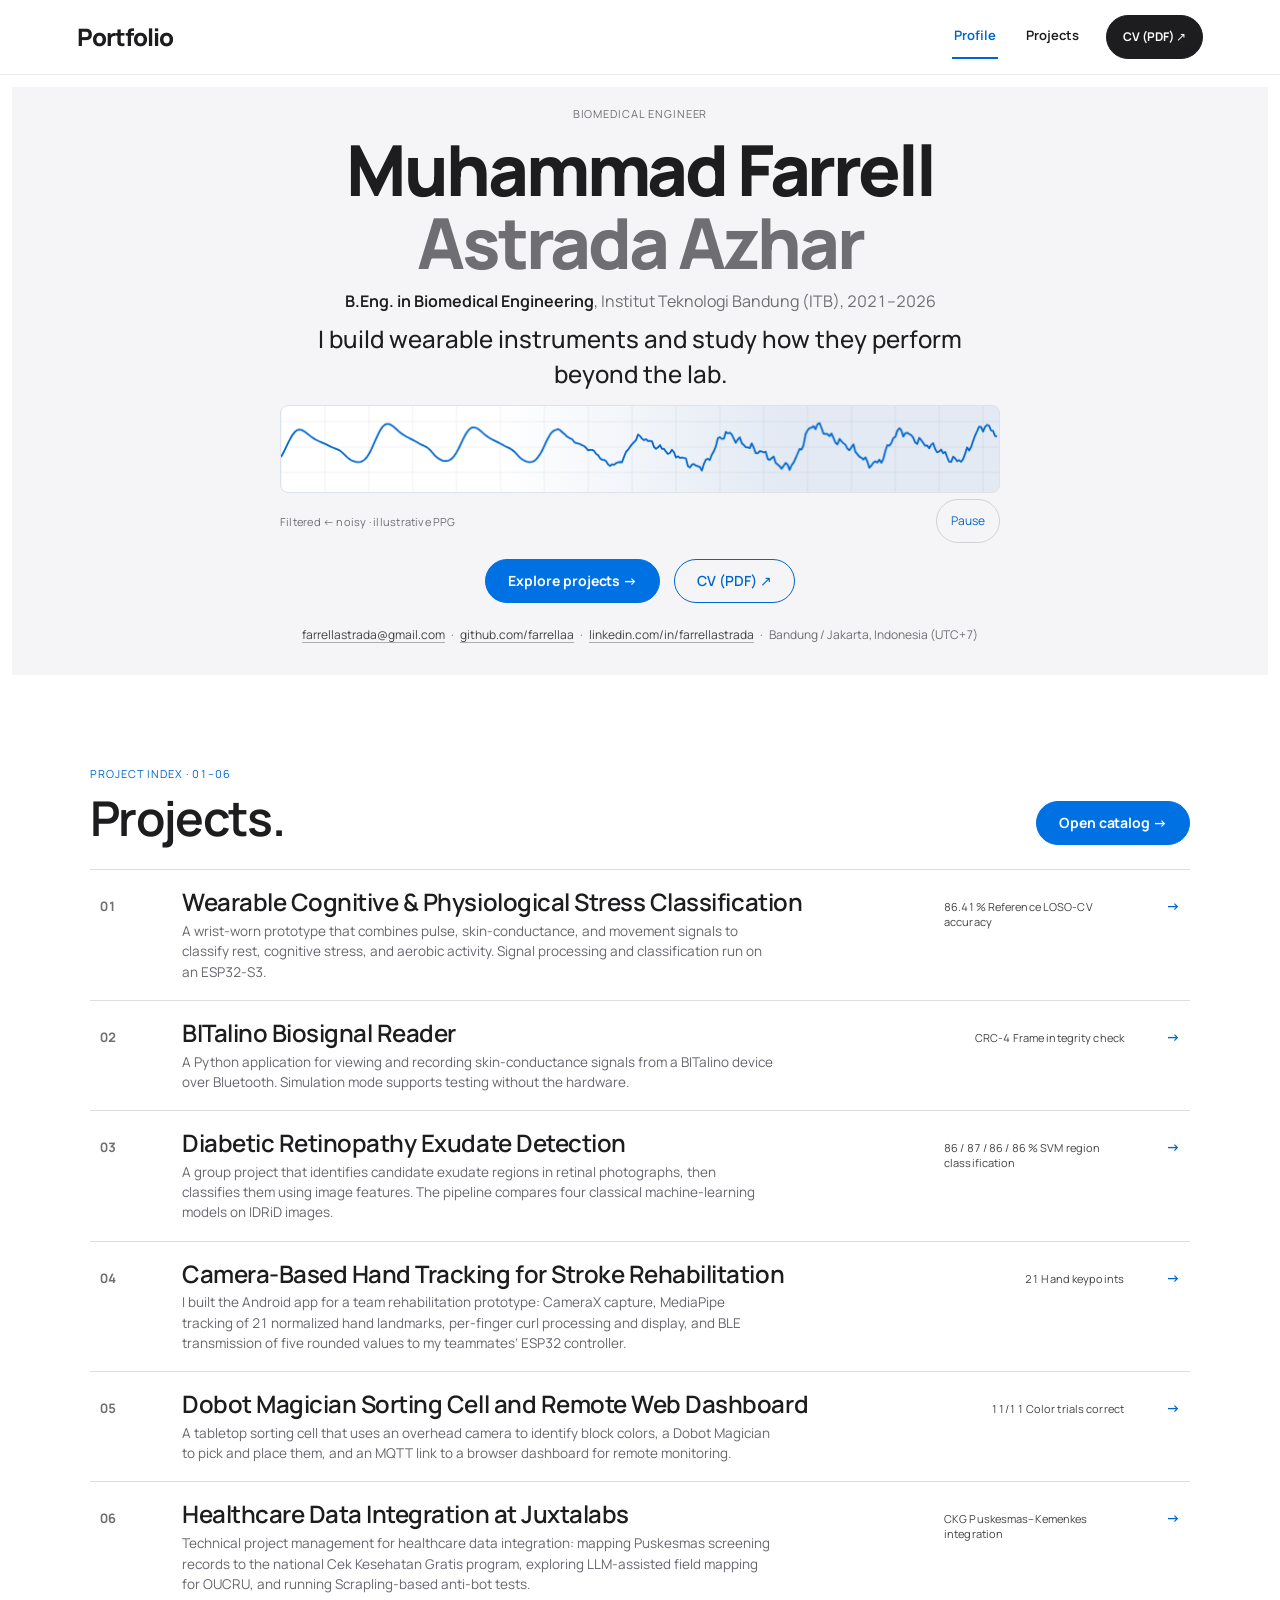
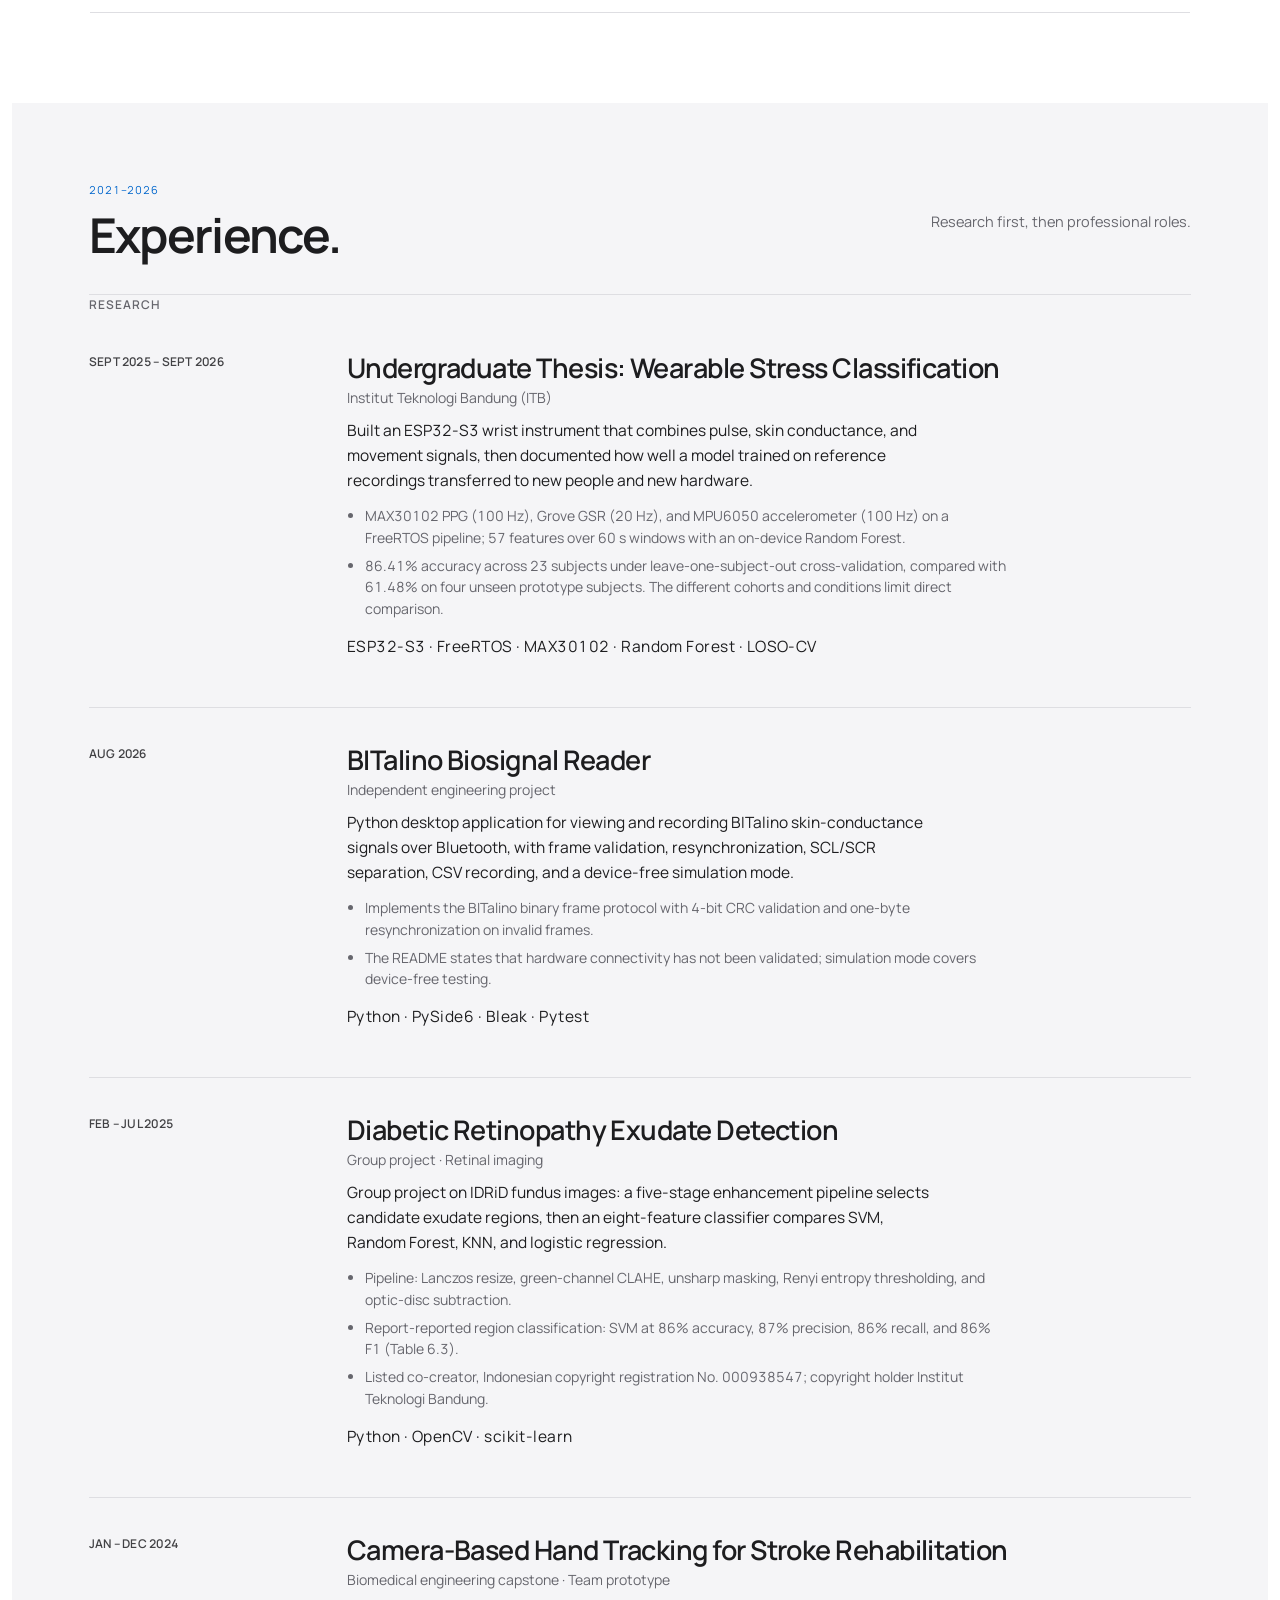
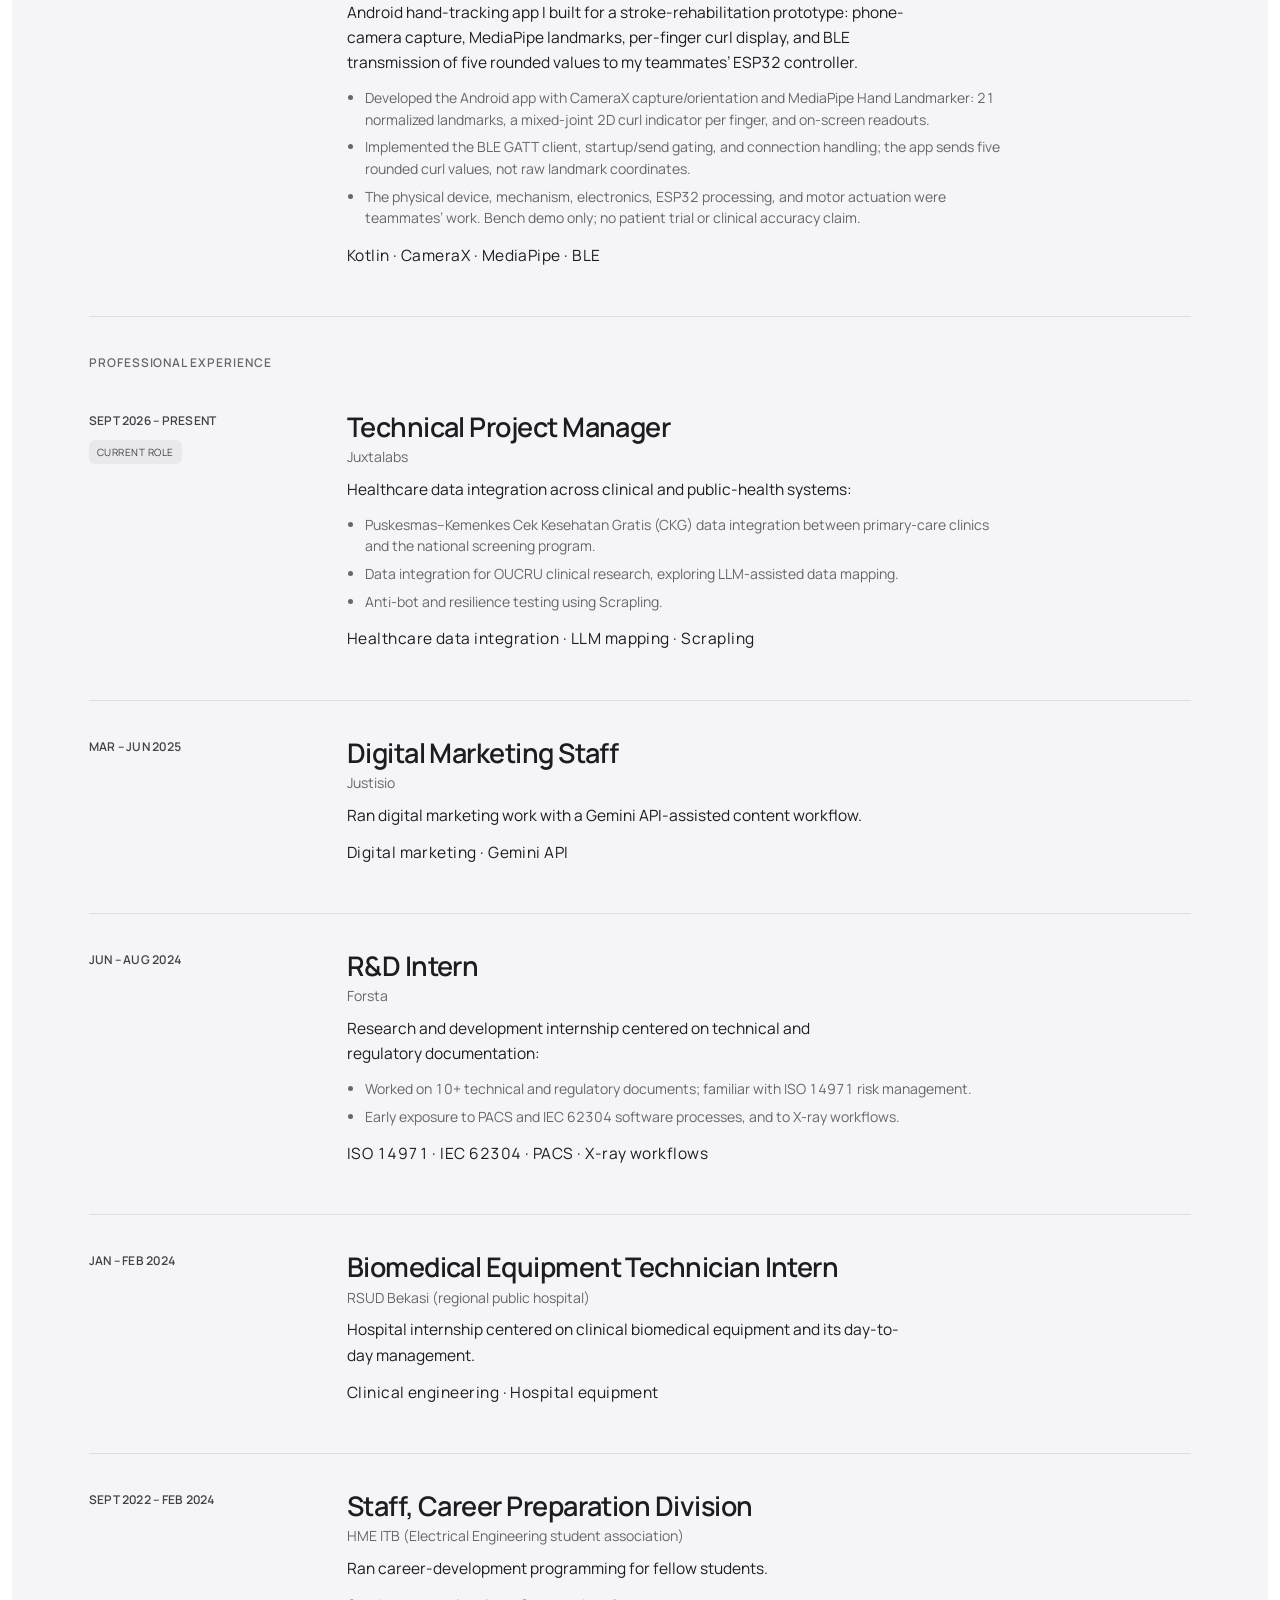
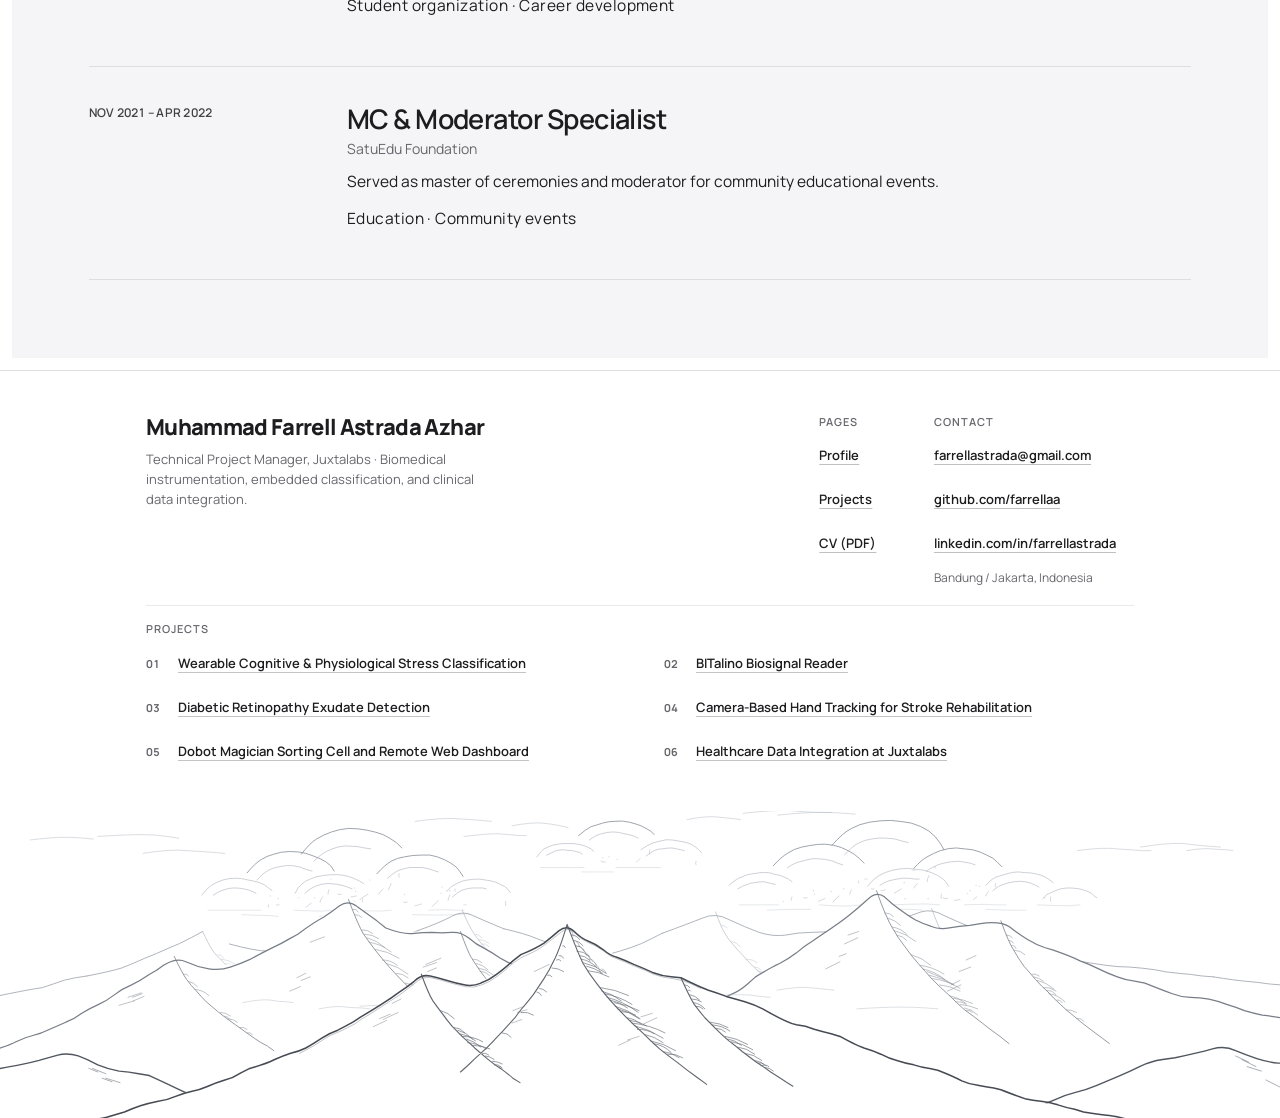
==== commit 4077965d: "Clarify the phone and hand framing in the mirroring caption" ====
--- a/index.html
+++ b/index.html
@@ -1,3 +1,3 @@
-<!doctype html><html lang="en"><head><meta charset="UTF-8"/><meta name="viewport" content="width=device-width, initial-scale=1.0"/><meta name="theme-color" content="#ffffff"/><meta name="description" content="Biomedical engineering portfolio of Muhammad Farrell Astrada Azhar: wearable sensing, on-device signal classification, medical imaging, rehabilitation prototypes, and clinical data integration."/><link rel="icon" type="image/png" sizes="32x32" href="/favicon-memoji-32.png"/><link rel="icon" href="/favicon.ico?v=memoji" sizes="any"/><link rel="apple-touch-icon" sizes="180x180" href="/apple-touch-icon-memoji.png"/><title>Farrell Astrada · Biomedical Engineering Portfolio</title><link rel="preconnect" href="https://fonts.googleapis.com"><link rel="preconnect" href="https://fonts.gstatic.com" crossorigin><link href="https://fonts.googleapis.com/css2?family=Manrope:wght@400;500;600;700;800&display=swap" rel="stylesheet">  <script type="module" crossorigin src="/assets/index-BctnTh1j.js"></script>
+<!doctype html><html lang="en"><head><meta charset="UTF-8"/><meta name="viewport" content="width=device-width, initial-scale=1.0"/><meta name="theme-color" content="#ffffff"/><meta name="description" content="Biomedical engineering portfolio of Muhammad Farrell Astrada Azhar: wearable sensing, on-device signal classification, medical imaging, rehabilitation prototypes, and clinical data integration."/><link rel="icon" type="image/png" sizes="32x32" href="/favicon-memoji-32.png"/><link rel="icon" href="/favicon.ico?v=memoji" sizes="any"/><link rel="apple-touch-icon" sizes="180x180" href="/apple-touch-icon-memoji.png"/><title>Farrell Astrada · Biomedical Engineering Portfolio</title><link rel="preconnect" href="https://fonts.googleapis.com"><link rel="preconnect" href="https://fonts.gstatic.com" crossorigin><link href="https://fonts.googleapis.com/css2?family=Manrope:wght@400;500;600;700;800&display=swap" rel="stylesheet">  <script type="module" crossorigin src="/assets/index-BbDdthjQ.js"></script>
   <link rel="stylesheet" crossorigin href="/assets/index-23vmLf8Z.css">
 </head><body><div id="root"></div></body></html>
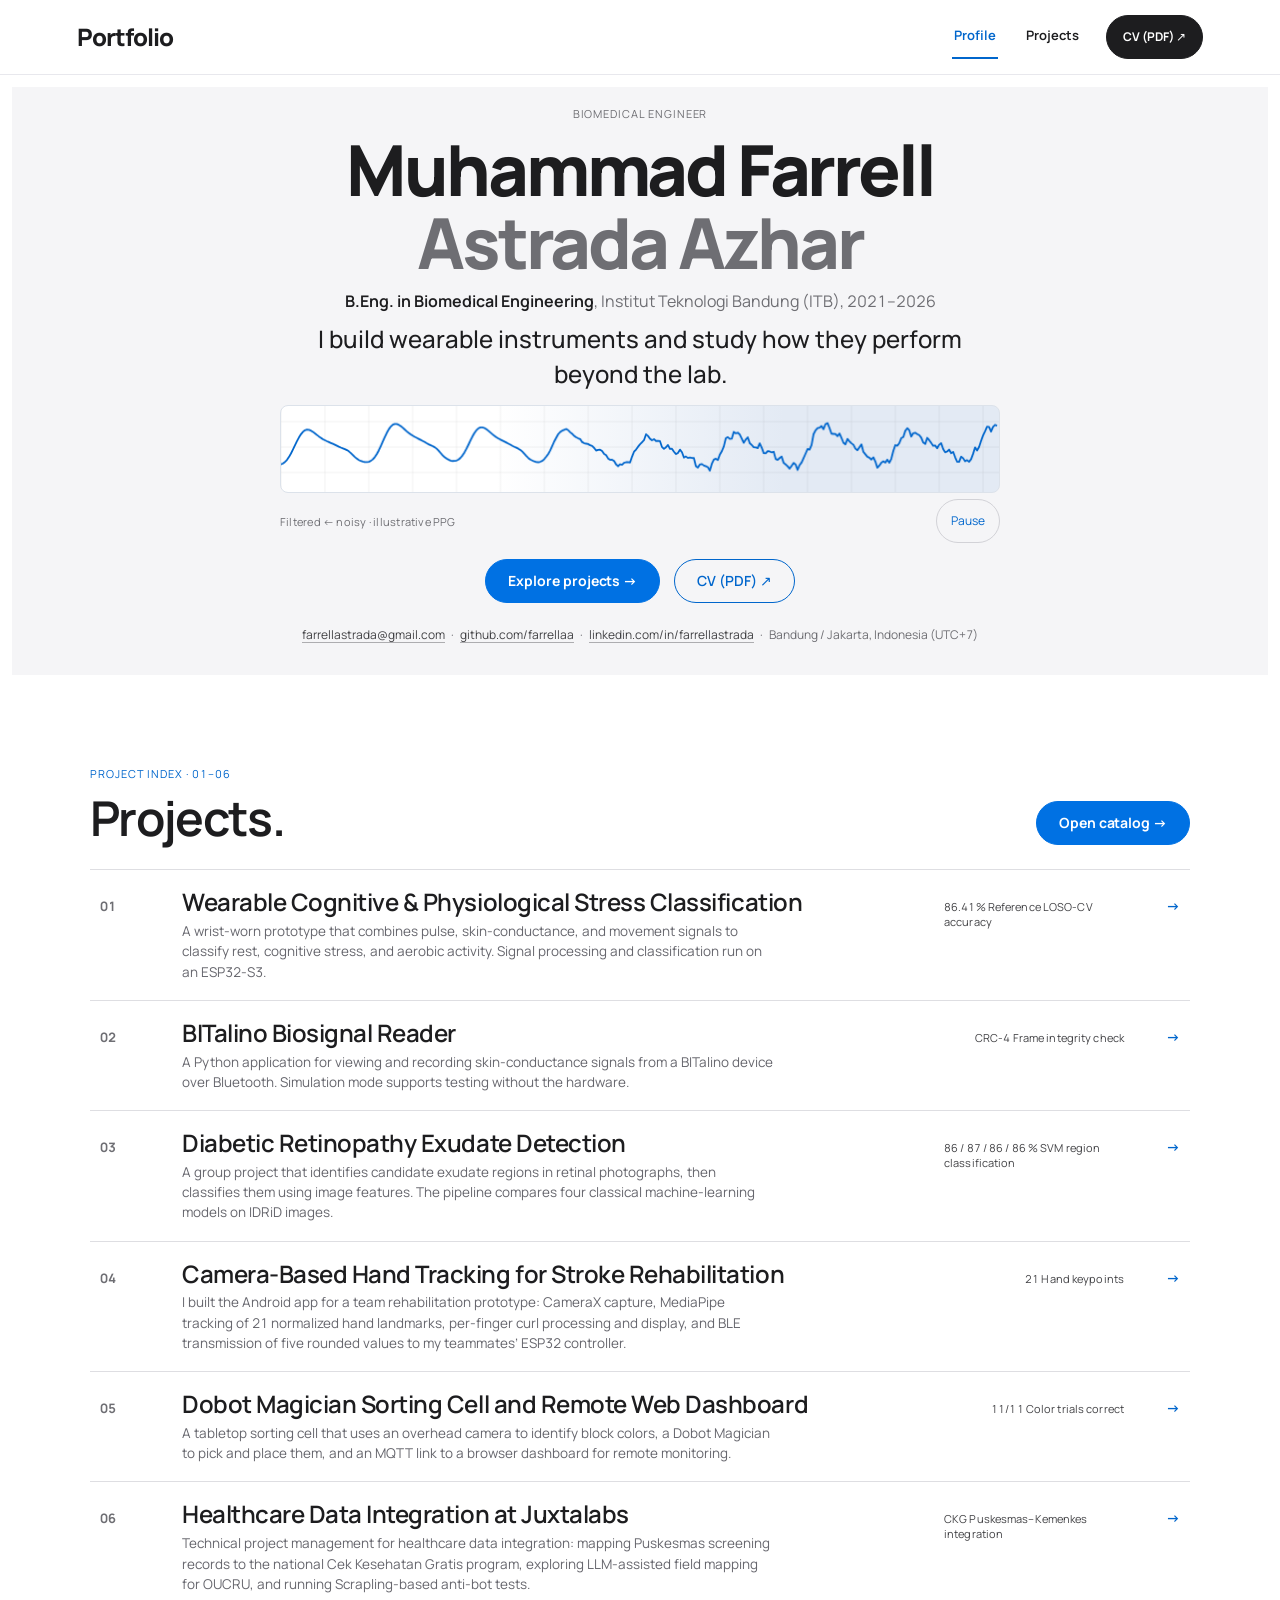
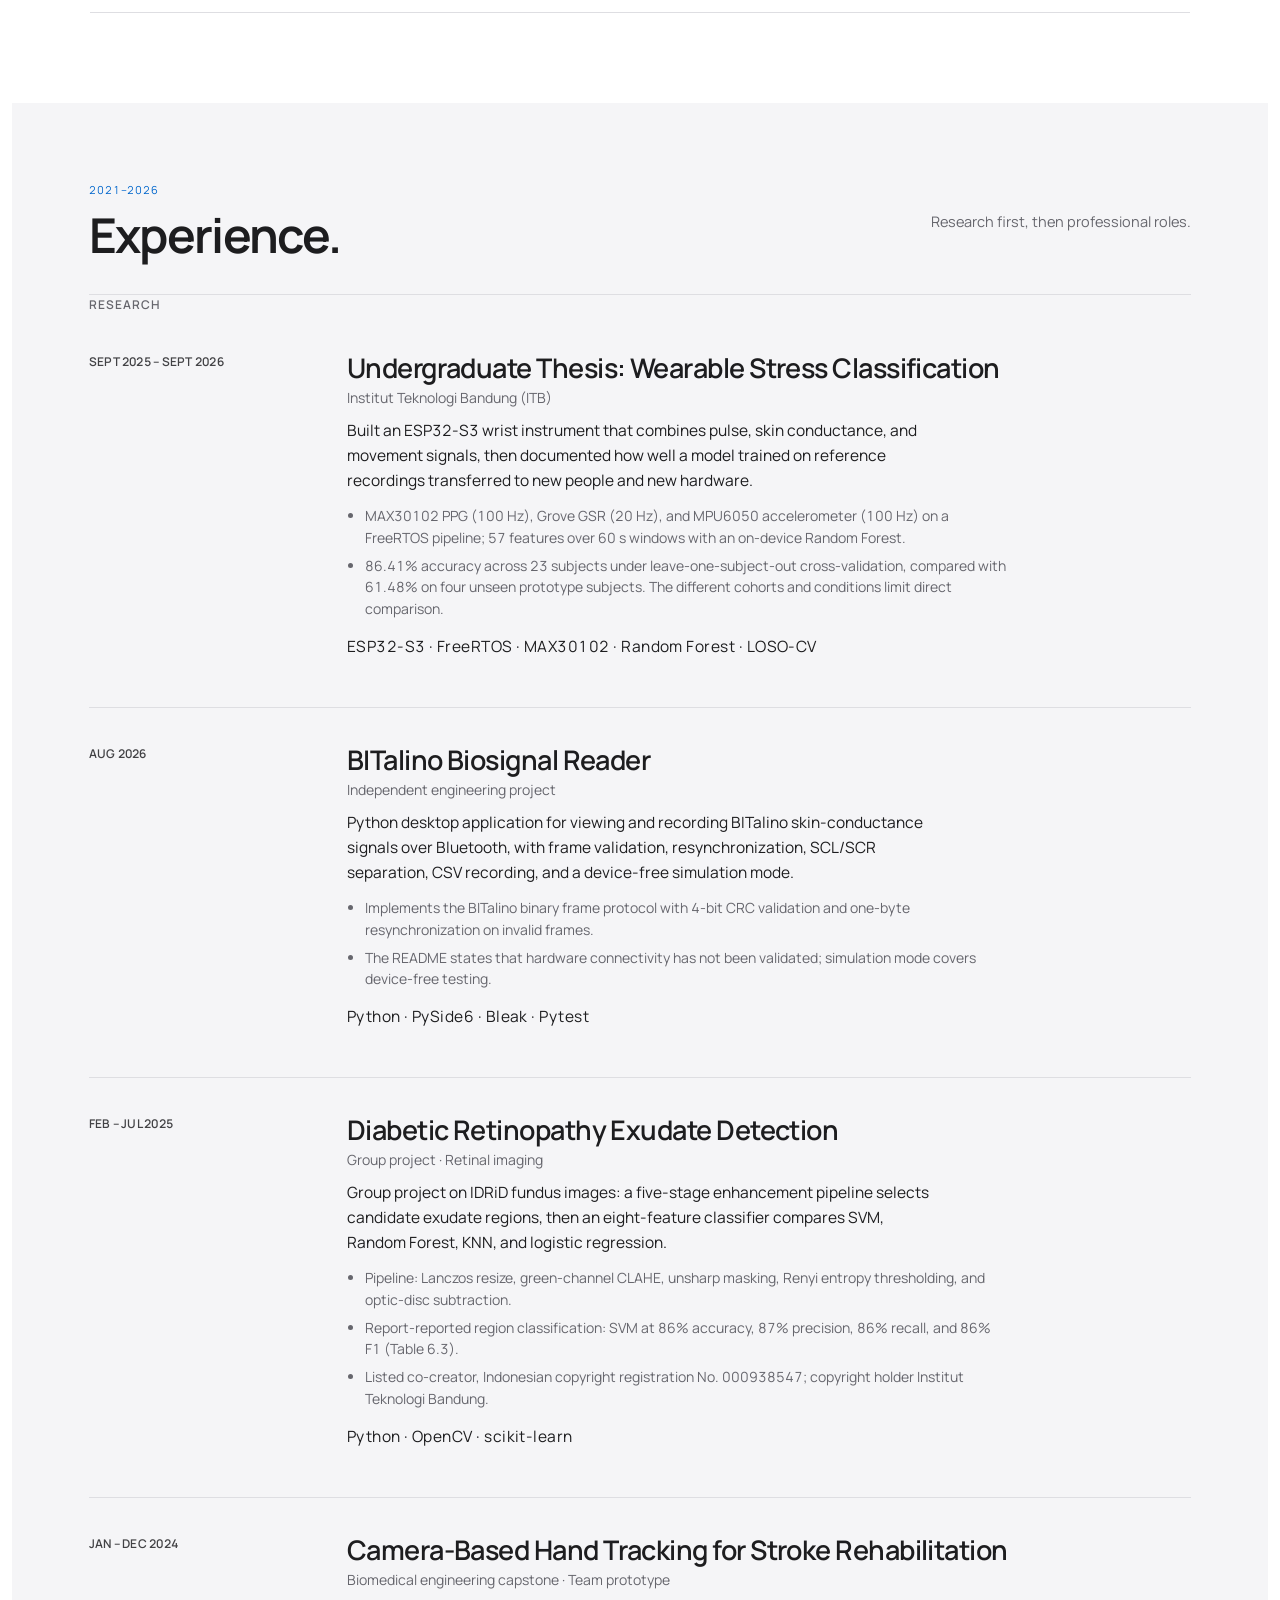
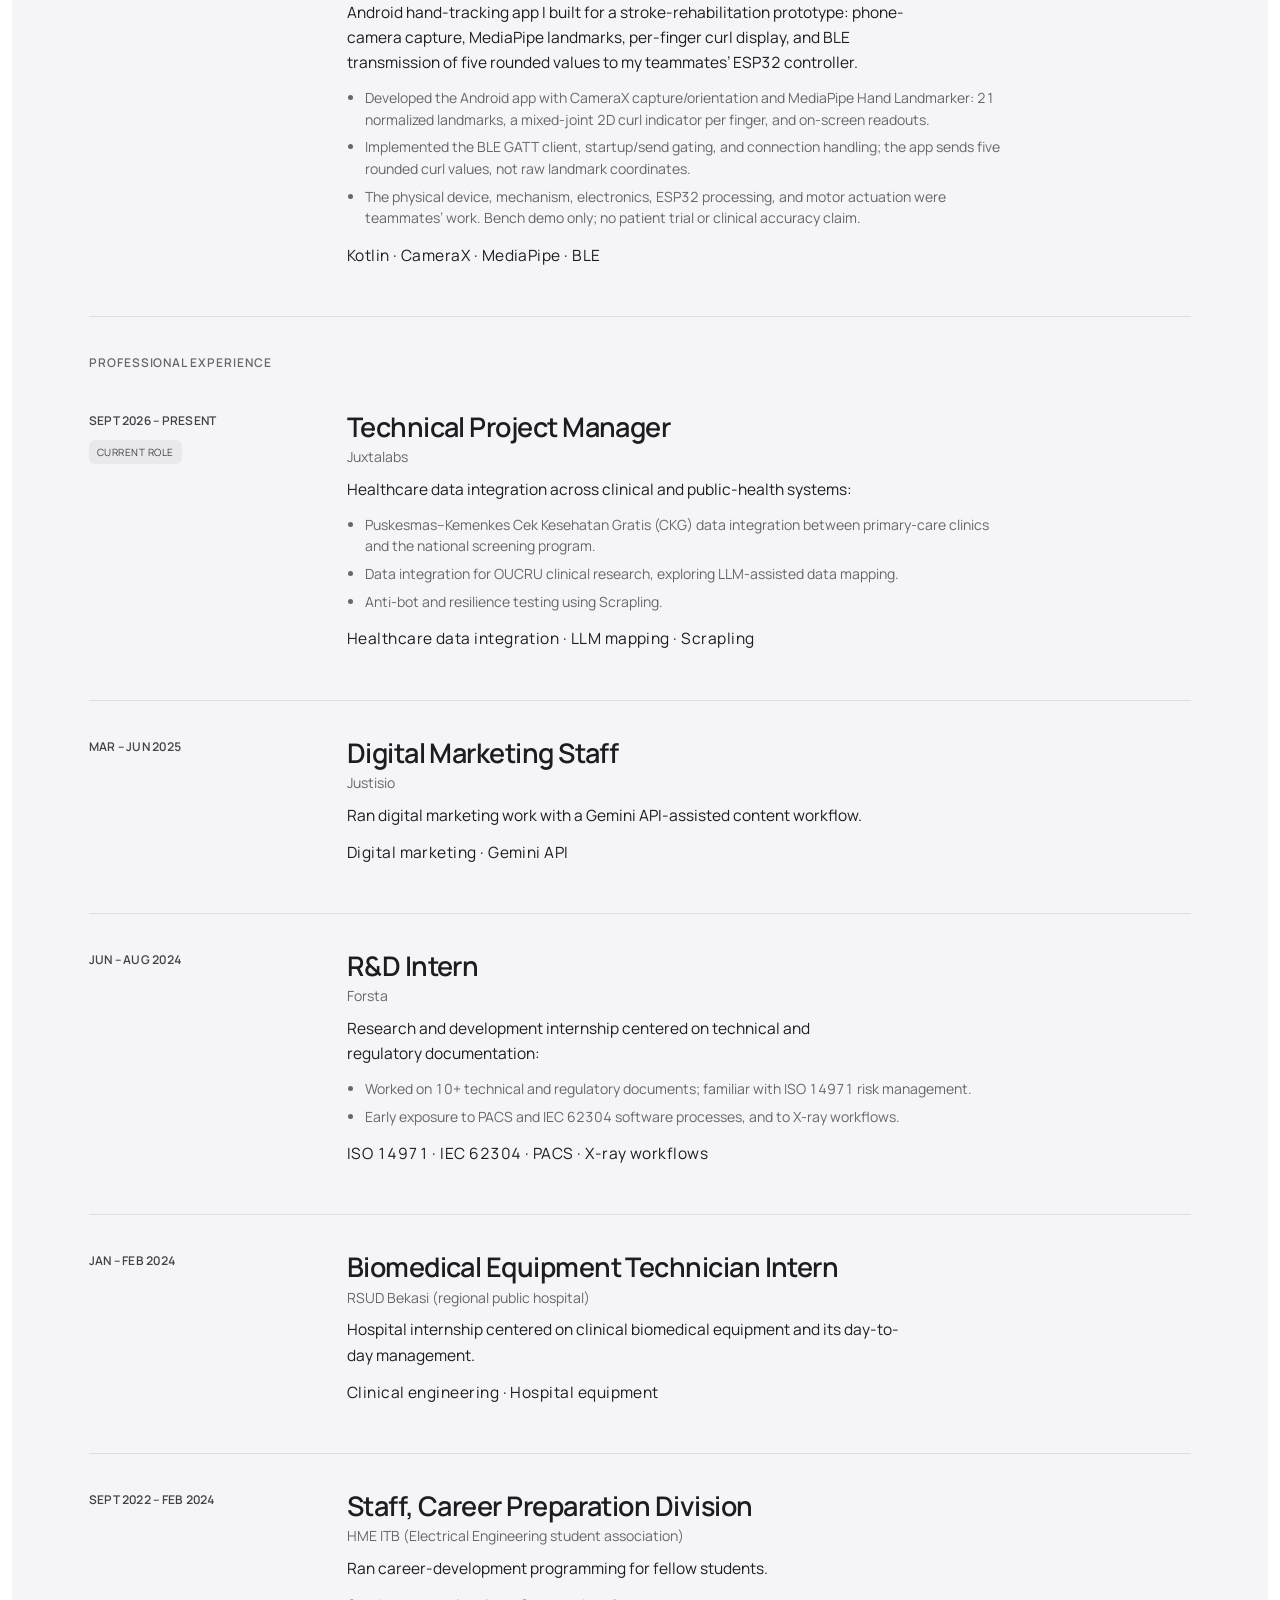
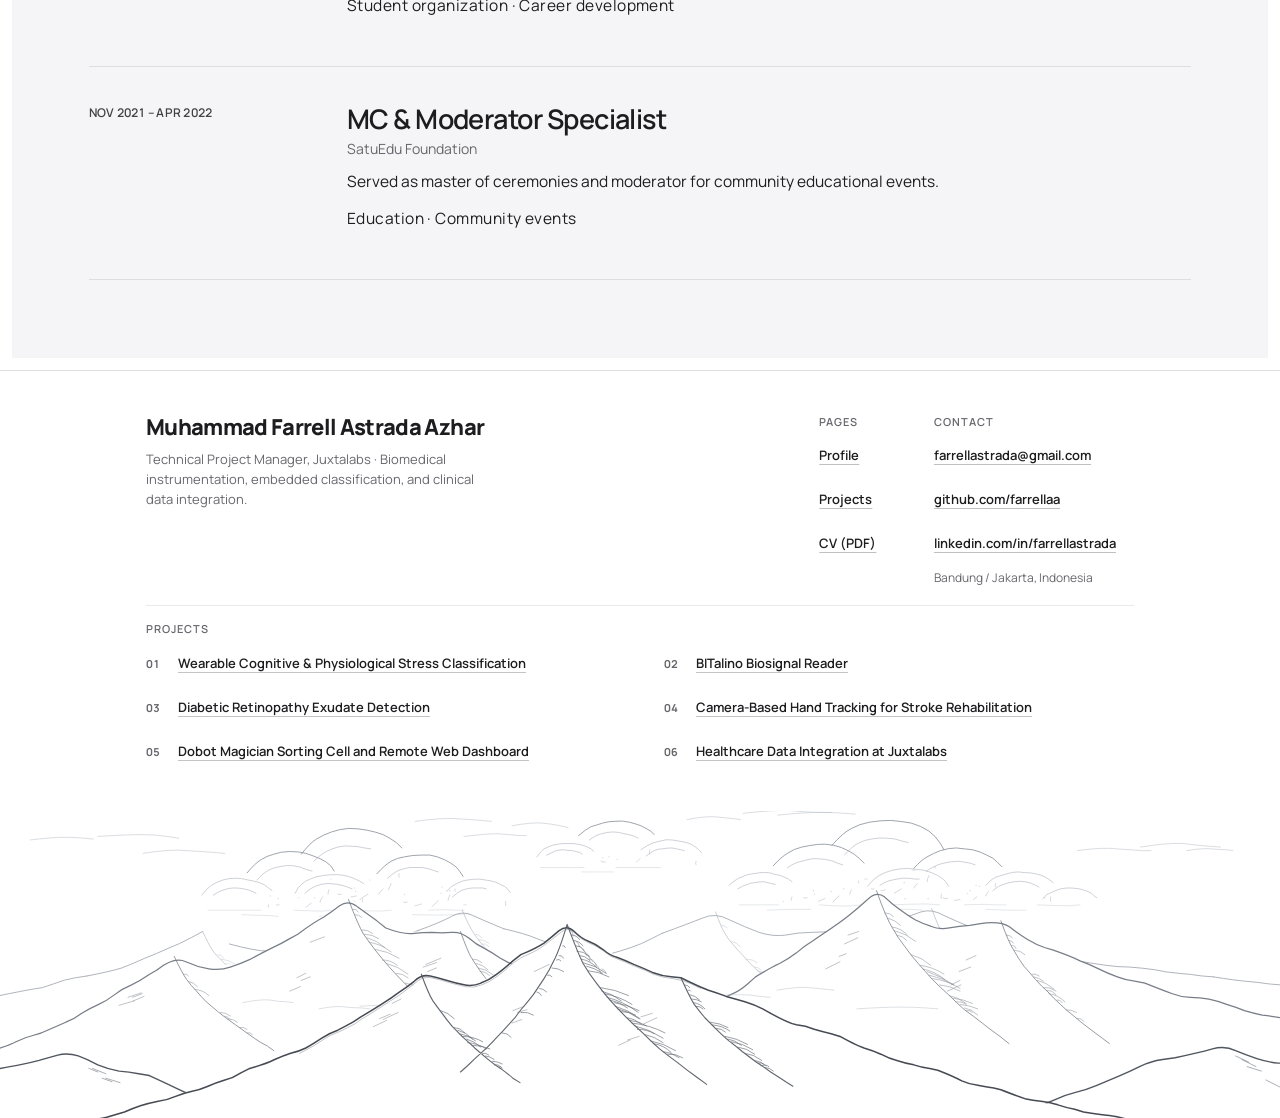
==== commit a36471e6: "Fix detail next-project banner padding and bottom margins" ====
--- a/index.html
+++ b/index.html
@@ -1,3 +1,3 @@
-<!doctype html><html lang="en"><head><meta charset="UTF-8"/><meta name="viewport" content="width=device-width, initial-scale=1.0"/><meta name="theme-color" content="#ffffff"/><meta name="description" content="Biomedical engineering portfolio of Muhammad Farrell Astrada Azhar: wearable sensing, on-device signal classification, medical imaging, rehabilitation prototypes, and clinical data integration."/><link rel="icon" type="image/png" sizes="32x32" href="/favicon-memoji-32.png"/><link rel="icon" href="/favicon.ico?v=memoji" sizes="any"/><link rel="apple-touch-icon" sizes="180x180" href="/apple-touch-icon-memoji.png"/><title>Farrell Astrada · Biomedical Engineering Portfolio</title><link rel="preconnect" href="https://fonts.googleapis.com"><link rel="preconnect" href="https://fonts.gstatic.com" crossorigin><link href="https://fonts.googleapis.com/css2?family=Manrope:wght@400;500;600;700;800&display=swap" rel="stylesheet">  <script type="module" crossorigin src="/assets/index-BbDdthjQ.js"></script>
-  <link rel="stylesheet" crossorigin href="/assets/index-23vmLf8Z.css">
+<!doctype html><html lang="en"><head><meta charset="UTF-8"/><meta name="viewport" content="width=device-width, initial-scale=1.0"/><meta name="theme-color" content="#ffffff"/><meta name="description" content="Biomedical engineering portfolio of Muhammad Farrell Astrada Azhar: wearable sensing, on-device signal classification, medical imaging, rehabilitation prototypes, and clinical data integration."/><link rel="icon" type="image/png" sizes="32x32" href="/favicon-memoji-32.png"/><link rel="icon" href="/favicon.ico?v=memoji" sizes="any"/><link rel="apple-touch-icon" sizes="180x180" href="/apple-touch-icon-memoji.png"/><title>Farrell Astrada · Biomedical Engineering Portfolio</title><link rel="preconnect" href="https://fonts.googleapis.com"><link rel="preconnect" href="https://fonts.gstatic.com" crossorigin><link href="https://fonts.googleapis.com/css2?family=Manrope:wght@400;500;600;700;800&display=swap" rel="stylesheet">  <script type="module" crossorigin src="/assets/index-X5Xt-nJa.js"></script>
+  <link rel="stylesheet" crossorigin href="/assets/index-uRX_n8Dv.css">
 </head><body><div id="root"></div></body></html>
--- a/assets/index-uRX_n8Dv.css
+++ b/assets/index-uRX_n8Dv.css
@@ -0,0 +1 @@
+:root{--deep:#062033;--deep-2:#0a2f4e;--navy:#0d3a5c;--blue:#1f6fa8;--lagoon:#2fa7a0;--lagoon-deep:#0e6b66;--foam:#f3f7fa;--mist:#e7eef4;--line:#c6d6e2;--line-soft:#d7e2eb;--ink:#0f2a3d;--ink-2:#42617a;--cream-text:#eef5fa;--dim-text:#b8cddd;--gold:#e9c46a;--gold-deep:#a5762a;--font-display:"Manrope", -apple-system, BlinkMacSystemFont, "Segoe UI", sans-serif;--font-body:"Manrope", -apple-system, BlinkMacSystemFont, "SF Pro Text", sans-serif;--font-mono:"IBM Plex Mono", "SF Mono", "JetBrains Mono", Consolas, monospace;--font-serif:"New York", "Instrument Serif", Georgia, serif;--serif:var(--font-serif);--sans:var(--font-body);--mono:var(--font-mono);font-family:var(--font-body);color:var(--ink);background:var(--foam);font-synthesis:none;text-rendering:optimizelegibility;-webkit-font-smoothing:antialiased;font-variant-numeric:tabular-nums lining-nums;font-size:17px;line-height:1.62}*{box-sizing:border-box}html{scroll-behavior:smooth}body{background:var(--foam);color:var(--ink);margin:0}a{color:inherit;text-decoration:none}button,select{font:inherit}button,a,select{touch-action:manipulation}button:focus-visible,a:focus-visible,select:focus-visible,summary:focus-visible{outline:3px solid var(--blue);outline-offset:3px}p{text-wrap:pretty}.topbar{background:var(--foam)}.nav{-webkit-backdrop-filter:blur(10px);backdrop-filter:blur(10px);z-index:40;border-bottom:1px solid var(--line);background:#f3f7faf0;flex-wrap:wrap;justify-content:space-between;align-items:center;gap:20px;min-height:76px;padding:12px clamp(22px,6vw,96px);display:flex;position:sticky;top:0}.brand{font-family:var(--serif);color:var(--navy);align-items:center;gap:10px;font-size:24px;line-height:1.1;display:flex}.navlinks{flex-wrap:wrap;align-items:center;gap:clamp(12px,2vw,28px);font-size:13px;font-weight:600;display:flex}.navlinks a{border-bottom:2px solid #0000;padding:6px 2px;transition:color .15s,border-color .15s}.navlinks a:hover{color:var(--blue)}.navlinks a.active-nav{color:var(--blue);border-bottom-color:var(--blue)}.navlinks a.cv{border:1px solid var(--line);background:var(--mist);font-family:var(--mono);letter-spacing:.05em;padding:8px 14px;font-size:11px}.navlinks a.cv:hover{background:var(--navy);color:var(--cream-text);border-color:var(--navy)}.hero{background:linear-gradient(115deg, #041a2c 0%, var(--deep-2) 52%, #14507e 100%);color:var(--cream-text);border-bottom:2px solid var(--gold);grid-template-columns:1fr;display:grid;position:relative;overflow:hidden}.hero:before{content:"";pointer-events:none;opacity:.1;background:repeating-linear-gradient(-35deg,#0000 0 11px,#cbd5e1 11.5px 12px,#0000 12.5px 24px);position:absolute;inset:0;-webkit-mask-image:linear-gradient(90deg,#000 0%,#00000080 60%,#0000 95%);mask-image:linear-gradient(90deg,#000 0%,#00000080 60%,#0000 95%)}.hero-copy{z-index:2;max-width:980px;padding:64px clamp(24px,6vw,96px) 60px;position:relative}.eyebrow,.mono,.stageinfo-head .mono{font-family:var(--mono);letter-spacing:.085em;text-transform:uppercase;font-size:11px}.eyebrow{color:var(--gold);margin:0}.eyebrow.dark{color:var(--lagoon-deep)}.hero h1,.catalog h1,.detail h1{font-family:var(--serif);letter-spacing:-.03em;text-wrap:balance;margin:18px 0 20px;font-size:clamp(44px,5.4vw,76px);font-weight:400;line-height:.98}.hero h1 i,.catalog h1 i{color:var(--gold);font-weight:400}.degree{color:var(--cream-text);margin:0;font-size:16px;line-height:1.55}.lede{font-family:var(--serif);color:#f3efe6;max-width:62ch;margin:22px 0 10px;font-size:clamp(20px,2.1vw,24px);line-height:1.38}.actions{flex-wrap:wrap;align-items:center;gap:14px;margin-top:26px;display:flex}.button{background:var(--gold);color:var(--deep);border:1px solid var(--gold);align-items:center;padding:12px 18px;font-size:13px;font-weight:700;transition:transform .15s,background .15s;display:inline-flex}.button:hover{background:#f4d78d;transform:translateY(-1px)}.button-secondary{color:var(--cream-text);background:#1f6fa859;border:1px solid #e9c46a8c;padding:12px 16px;font-size:13px;font-weight:600}.button-secondary:hover{background:#e9c46a2e}.button-dark{background:var(--navy);color:var(--cream-text);border-color:var(--navy)}.button-dark:hover{background:var(--blue);color:#fff}.contact{color:var(--dim-text);flex-wrap:wrap;align-items:center;gap:6px;margin-top:22px;font-size:12px;display:flex}.contact a{text-underline-offset:3px;color:var(--cream-text);text-decoration:underline}.experience h2,.skillmatrix h2,.detail section h2,.quick h2{font-family:var(--serif);letter-spacing:-.025em;text-wrap:balance;margin:10px 0 0;font-size:clamp(34px,4.2vw,52px);font-weight:400;line-height:1.04}.experience,.quick{padding:78px clamp(24px,6vw,96px)}.experience{background:var(--mist);border-bottom:1px solid var(--line)}.exp-header,.quick-header{flex-wrap:wrap;justify-content:space-between;align-items:flex-end;gap:24px;display:flex}.exp-header p:not(.eyebrow),.quick-header p:not(.eyebrow){max-width:54ch;color:var(--ink-2);margin:0;font-size:14.5px}.ledger{border-top:2px solid var(--navy);margin-top:32px}.ledger article{border-bottom:1px solid var(--line);grid-template-columns:230px 1fr;gap:28px;padding:26px 0;display:grid}.exp-meta{flex-direction:column;gap:6px;display:flex}.exp-period{color:var(--lagoon-deep);font-weight:600}.exp-badge{background:var(--navy);color:var(--cream-text);font-family:var(--mono);letter-spacing:.05em;align-self:flex-start;margin-top:4px;padding:4px 8px;font-size:10px;display:inline-block}.exp-content h4{font-family:var(--serif);color:var(--navy);margin:0 0 4px;font-size:27px;font-weight:400;line-height:1.15}.exp-org{color:var(--blue);margin-bottom:10px;font-size:14px;display:block}.exp-content>p{max-width:66ch;color:var(--ink);margin:8px 0 12px;font-size:15.5px}.exp-bullets{max-width:66ch;margin:0 0 14px;padding-left:18px}.exp-bullets li{color:var(--ink-2);margin-bottom:6px;font-size:14px;line-height:1.55}.exp-tags{font-family:var(--mono);letter-spacing:.03em;color:var(--lagoon-deep);font-size:11px}.quick{background:var(--foam)}.quick-table{border-top:2px solid var(--navy);margin-top:24px}.quick-table>a{border-bottom:1px solid var(--line);grid-template-columns:64px 1fr auto 28px;align-items:baseline;gap:18px;padding:18px 10px;transition:background .15s;display:grid}.quick-table>a:hover{background:var(--mist)}.quick-plate{font-family:var(--mono);color:var(--lagoon-deep);font-size:15px;font-weight:600}.quick-main strong{font-family:var(--serif);color:var(--navy);font-size:24px;font-weight:400;line-height:1.15;display:block}.quick-main small{color:var(--ink-2);margin-top:3px;font-size:13px;display:block}.quick-metric{font-family:var(--mono);color:var(--blue);white-space:nowrap;background:#1f6fa814;border:1px solid #1f6fa840;padding:5px 10px;font-size:11px}.quick-table>a>b{font-family:var(--mono);color:var(--lagoon-deep);text-align:right;font-size:14px}.catalog-banner{background:linear-gradient(115deg, var(--deep-2) 0%, #14507e 100%);color:var(--cream-text);border-bottom:2px solid var(--gold);margin-bottom:40px;padding:58px clamp(24px,6vw,96px) 52px}.catalog-banner h1{font-family:var(--serif);letter-spacing:-.03em;max-width:18ch;margin:14px 0 18px;font-size:clamp(44px,5.5vw,76px);font-weight:400;line-height:.98}.catalog-banner h1 i{color:var(--gold)}.catalog-intro{color:#d5e2ee;max-width:65ch;margin:0;font-size:17px}.catalog,.detail{padding:0 clamp(24px,6vw,96px) 90px}.filters{flex-wrap:wrap;gap:8px;margin-bottom:10px;display:flex}.filters button{background:var(--mist);color:var(--ink-2);border:1px solid var(--line);font-family:var(--mono);cursor:pointer;padding:9px 15px;font-size:11px;transition:all .15s}.filters button:hover{border-color:var(--blue);color:var(--blue)}.filters button.active{background:var(--navy);color:var(--cream-text);border-color:var(--navy);font-weight:700}.projectlist{border-top:2px solid var(--navy)}.projectlist article{border-bottom:1px solid var(--line);padding:34px 0 38px}.projecttop{flex-wrap:wrap;justify-content:space-between;align-items:center;gap:14px;display:flex}.projecttop .mono{color:var(--lagoon-deep);font-weight:600}.project-kicker{font-family:var(--mono);letter-spacing:.05em;text-transform:uppercase;color:var(--ink-2);margin-top:4px;font-size:10.5px;display:block}.open-case-btn{font-family:var(--mono);color:var(--blue);white-space:nowrap;background:#1f6fa814;border:1px solid #1f6fa84d;padding:8px 14px;font-size:11.5px;font-weight:600;transition:all .15s}.open-case-btn:hover{background:var(--navy);color:var(--cream-text);border-color:var(--navy)}.projectlist h2{font-family:var(--serif);letter-spacing:-.025em;color:var(--navy);margin:12px 0 6px;font-size:clamp(30px,3.3vw,40px);font-weight:400}.projectlist h2 a:hover{color:var(--blue)}.project-summary{color:var(--ink);max-width:68ch;margin:0 0 20px;font-size:16px}.project-kpi-row{background:var(--mist);border:1px solid var(--line);grid-template-columns:repeat(4,1fr);gap:14px;margin-bottom:18px;padding:14px 18px;display:grid}.kpi-cell small{font-family:var(--mono);text-transform:uppercase;letter-spacing:.06em;color:var(--lagoon-deep);font-size:9.5px;display:block}.kpi-cell span{color:var(--ink-2);margin-top:3px;font-size:12px;font-weight:600;display:block}.kpi-cell strong{color:var(--navy);font-size:16px;display:block}.stackgrid,.detailmetrics{grid-template-columns:repeat(4,1fr);gap:18px;display:grid}.stackgrid>div,.detailmetrics>div{border-top:1px solid var(--line);padding-top:10px}.stackgrid small,.detailmetrics small{font-family:var(--mono);color:var(--lagoon-deep);text-transform:uppercase;letter-spacing:.06em;font-size:10px}.stackgrid p,.detailmetrics p{color:var(--ink-2);margin:6px 0 0;font-size:13px;line-height:1.5}.skillmatrix{border-top:2px solid var(--navy);margin-top:72px;padding-top:48px}.skill-intro{max-width:60ch;color:var(--ink-2);margin:10px 0 0;font-size:15px}.skill-categories{grid-template-columns:repeat(3,1fr);gap:24px;margin-top:28px;display:grid}.skill-cat-block{background:var(--mist);border:1px solid var(--line);padding:22px 24px}.skill-cat-block h3{font-family:var(--mono);letter-spacing:.06em;text-transform:uppercase;color:var(--navy);border-bottom:1px solid var(--line);margin:0 0 14px;padding-bottom:10px;font-size:13px;font-weight:600}.skill-row{border-bottom:1px dashed var(--line);flex-direction:column;gap:3px;padding:10px 0;display:flex}.skill-row:last-child{border-bottom:0}.skill-row strong{color:var(--navy);font-size:14px}.skill-row span{font-family:var(--mono);color:var(--ink-2);font-size:11px}.skill-row em{letter-spacing:.05em;text-transform:uppercase;color:var(--lagoon-deep);font-size:10px;font-style:normal}.detail-subnav{background:var(--mist);border-bottom:1px solid var(--line);flex-wrap:wrap;justify-content:space-between;align-items:center;gap:16px;margin:0 calc(-1*clamp(24px,6vw,96px));padding:12px clamp(24px,6vw,96px);display:flex}.back{font-family:var(--mono);color:var(--blue);text-underline-offset:4px;font-size:11.5px;font-weight:600;text-decoration:underline}.prev-next{font-family:var(--mono);flex-wrap:wrap;align-items:center;gap:14px;font-size:11.5px;display:flex}.prev-next a{color:var(--navy);text-underline-offset:3px;text-decoration:underline}.detail-hero{background:linear-gradient(115deg, #041a2c 0%, var(--deep-2) 52%, #14507e 100%);color:var(--cream-text);border-bottom:2px solid var(--gold);margin:0 calc(-1*clamp(24px,6vw,96px));padding:54px clamp(24px,6vw,96px) 48px}.detail-hero h1{color:#fff;font-family:var(--serif);margin:14px 0 10px;font-size:clamp(40px,5vw,68px);font-weight:400;line-height:1.02}.detail-kicker{font-family:var(--mono);letter-spacing:.05em;text-transform:uppercase;color:var(--gold);margin:0 0 16px;font-size:12px}.detail-lead{color:#dce6ef;max-width:68ch;margin:0 0 26px;font-size:17px;line-height:1.6}.detail-kpi-grid{grid-template-columns:repeat(4,1fr);gap:14px;margin:0 0 26px;display:grid}.detail-kpi{background:#0516278c;border:1px solid #e9c46a59;padding:14px 16px}.detail-kpi b{color:#fff;letter-spacing:-.02em;font-size:20px;display:block}.detail-kpi span{color:var(--gold);margin-top:3px;font-size:12px;font-weight:600;display:block}.detail-kpi small{font-family:var(--mono);text-transform:uppercase;letter-spacing:.05em;color:var(--dim-text);margin-top:5px;font-size:9.5px;line-height:1.45;display:block}.hatched-stage-bar{grid-template-columns:repeat(auto-fit,minmax(150px,1fr));gap:8px;display:grid}.hatched-stage-bar button{color:#d5e2ee;text-align:left;cursor:pointer;background:repeating-linear-gradient(-45deg,#14507e8c,#14507e8c 8px,#0a2f4ed9 8px 16px);border:1px solid #e9c46a73;padding:12px 14px;transition:all .15s}.hatched-stage-bar button small{font-family:var(--mono);color:var(--gold);letter-spacing:.06em;font-size:9.5px;display:block}.hatched-stage-bar button strong{margin-top:4px;font-size:13px;font-weight:600;display:block}.seg-num{font-family:var(--mono);color:var(--dim-text);letter-spacing:.08em;margin-bottom:2px;font-size:9px;display:block}.hatched-stage-bar button.active-seg{background:var(--gold);color:var(--deep);border-color:var(--gold)}.hatched-stage-bar button.active-seg small,.hatched-stage-bar button.active-seg .seg-num{color:var(--deep)}.detailmetrics{padding:26px 0 8px}.detail section{border-top:1px solid var(--line);padding:36px 0}.detail section:first-of-type{border-top:0}.detail section>p:not(.eyebrow){max-width:66ch;font-size:17px;line-height:1.65}.detail section h2{color:var(--navy);margin:10px 0 16px;font-size:clamp(30px,3.6vw,42px)}.stagebar{flex-wrap:wrap;gap:8px;margin:22px 0 16px;display:flex}.stagebar button{background:var(--mist);border:1px solid var(--line);text-align:left;cursor:pointer;min-width:120px;min-height:56px;font-family:var(--mono);color:var(--lagoon-deep);padding:11px 14px;font-size:10px;transition:all .15s}.stagebar button span{font-family:var(--sans);color:var(--navy);margin-top:4px;font-size:13px;font-weight:600;display:block}.stagebar button.on{background:var(--navy);color:var(--gold);border-color:var(--navy)}.stagebar button.on span{color:#fff}.stageinfo{background:var(--mist);border-left:3px solid var(--blue);max-width:66ch;padding:18px 22px;font-size:15.5px}.stageinfo-head{flex-wrap:wrap;justify-content:space-between;gap:12px;margin-bottom:8px;display:flex}.stageinfo-head .mono{color:var(--lagoon-deep)}.notes p{border-bottom:1px solid var(--line);grid-template-columns:42px 1fr;gap:14px;max-width:68ch;margin:0;padding:14px 0;font-size:15.5px;display:grid}.notes span{font-family:var(--mono);color:var(--lagoon-deep);font-weight:600}.eval-table-wrap{overflow-x:auto}.eval-table{border-collapse:collapse;background:var(--mist);border:1px solid var(--line);width:100%;max-width:860px;margin-top:16px}.eval-table th,.eval-table td{text-align:left;border-bottom:1px solid var(--line-soft);vertical-align:top;padding:12px 16px;font-size:14px}.eval-table th{background:var(--navy);color:var(--cream-text);font-family:var(--mono);text-transform:uppercase;letter-spacing:.06em;font-size:10.5px}.eval-table td strong{color:var(--blue);font-family:var(--mono);font-weight:600}.eval-val{white-space:nowrap;text-transform:none}.detail .limits{background:var(--navy);color:var(--cream-text);border-left:4px solid var(--gold);margin-top:28px;padding:34px 36px}.detail .limits .eyebrow{color:var(--gold)}.detail .limits h2{color:#fff;font-size:34px}.detail .limits p{color:#dce6ef}.detail-links-row{flex-wrap:wrap;gap:14px;margin-top:22px;display:flex}.next-plate-banner{background:var(--mist);border:1px solid var(--line);flex-wrap:wrap;justify-content:space-between;align-items:center;gap:20px;margin-top:44px;padding:28px 32px;display:flex}.next-plate-banner .mono{color:var(--lagoon-deep)}.next-plate-banner h3{font-family:var(--serif);color:var(--navy);margin:6px 0 0;font-size:28px;font-weight:400}.next-plate-banner p{color:var(--ink-2);max-width:60ch;margin:6px 0 0;font-size:14px}.coast{background:var(--foam);border-top:2px solid var(--navy);position:relative}.coast-nav{font-family:var(--mono);color:var(--navy);background:var(--mist);border-top:1px solid var(--line);flex-wrap:wrap;justify-content:space-between;align-items:flex-start;gap:32px;padding:26px clamp(24px,6vw,96px) 34px;font-size:11px;display:flex}.coast-brand strong{font-family:var(--serif);margin-bottom:6px;font-size:20px;font-weight:400;display:block}.coast-brand p{color:var(--ink-2);line-height:1.6;font-family:var(--sans);margin:0;font-size:13px}.coast-col{flex-direction:column;gap:8px;min-width:180px;display:flex}.coast-col .mono{color:var(--lagoon-deep);margin-bottom:2px}.coast-col a{color:var(--blue);text-underline-offset:3px;font-weight:600;text-decoration:underline}.coast-col a:hover{color:var(--navy)}.coast-col span:last-child{color:var(--ink-2)}@media (width<=960px){.aligngrid,.skill-categories{grid-template-columns:1fr}.project-kpi-row,.detail-kpi-grid,.stackgrid,.detailmetrics{grid-template-columns:repeat(2,1fr)}.ledger article{grid-template-columns:1fr;gap:10px}.quick-table>a{grid-template-columns:48px 1fr 24px}.quick-metric{display:none}}@media (width<=580px){.nav{padding:12px 18px}.hero-copy,.experience,.quick,.catalog-banner,.catalog,.detail{padding-left:20px;padding-right:20px}.detail-subnav,.detail-hero{margin-left:-20px;margin-right:-20px;padding-left:20px;padding-right:20px}.project-kpi-row,.detail-kpi-grid,.stackgrid,.detailmetrics{grid-template-columns:1fr}.next-plate-banner{padding:22px 20px}.detail .limits{padding:26px 20px}}@media (prefers-reduced-motion:reduce){html{scroll-behavior:auto}*,:before,:after{transition-duration:.01ms!important;animation-duration:.01ms!important}}.topbar{z-index:50;transition:transform .22s;position:sticky;top:0}.topbar-hidden{transform:translateY(-100%)}.topbar:focus-within{transform:translateY(0)}@media (prefers-reduced-motion:reduce){.topbar{transition:none}}:root{--foam:#fff;--mist:#f5f5f7;--line:#dedee2;--line-soft:#e8e8ed;--ink:#1d1d1f;--ink-2:#66666d;--navy:#1d1d1f;--blue:#06c;--blue-hover:#004f9e;--blue-press:#003d7a;--lagoon-deep:#06c;--gold-deep:#06c;--font-serif:"Manrope", -apple-system, BlinkMacSystemFont, "Segoe UI", sans-serif;--font-mono:"Manrope", -apple-system, BlinkMacSystemFont, "Segoe UI", sans-serif;--ui-ease:.16s ease}a:focus-visible,button:focus-visible,select:focus-visible,summary:focus-visible{outline:3px solid var(--blue);outline-offset:3px;box-shadow:0 0 0 3px #fff}.detail-hero :is(a,button,select,summary):focus-visible{outline-color:#fff;box-shadow:0 0 0 3px #1d1d1f}.nav{background:#fffffff5;border-color:#e8e8ed;min-height:74.8px}.brand{letter-spacing:-.04em;transition:opacity var(--ui-ease);font-weight:800}.brand:hover{opacity:.72}.brand:active{opacity:.6}.navlinks a{min-height:44px;transition:color var(--ui-ease), border-color var(--ui-ease);align-items:center;font-size:13px;font-weight:650;display:inline-flex}.navlinks a:not(.cv):hover{color:var(--blue);border-bottom-color:var(--blue)}.navlinks a:not(.cv):active{color:var(--blue-press);border-bottom-color:currentColor}.navlinks a.active-nav,.navlinks a.active-nav:hover{color:var(--blue);border-bottom-color:var(--blue)}.navlinks a.cv{text-align:center;color:#fff;line-height:1.2;font-family:var(--sans);letter-spacing:0;transition:background-color var(--ui-ease), border-color var(--ui-ease), color var(--ui-ease);background:#1d1d1f;border-color:#1d1d1f;border-radius:999px;justify-content:center;align-items:center;padding:8px 16px;font-size:12px;font-weight:700;display:inline-flex}.navlinks a.cv:hover{color:#fff;background:#000;border-color:#000}.navlinks a.cv:active{background:#333;border-color:#333}.hero{color:#1d1d1f;text-align:center;background:#f5f5f7;border:0;margin:12px 12px 0}.hero:before{display:none}.hero-copy{flex-direction:column;align-items:center;width:100%;max-width:1100px;margin:0 auto;padding:18px 24px 30px;display:flex}.hero .eyebrow{color:#6e6e73;font-size:11px}.hero h1{font-family:var(--sans);letter-spacing:-.045em;text-wrap:balance;overflow-wrap:break-word;margin:10px 0;font-size:clamp(44px,5.5vw,76px);font-weight:800;line-height:1.04}.hero h1 i{color:#6e6e73;font-style:normal;font-weight:800}.degree{color:#6e6e73;text-wrap:pretty;max-width:760px;margin:0 auto;line-height:1.55}.degree strong{color:#1d1d1f;font-weight:650}.degree span{color:#6e6e73;margin-top:4px;font-size:13.5px;display:block}.lede{font-family:var(--sans);color:#1d1d1f;text-wrap:pretty;max-width:650px;margin:8px auto 4px;font-weight:500;line-height:1.45}.contact{color:#6e6e73;font-size:12px;line-height:1.6}.contact a{color:#424245;text-underline-offset:3px;transition:color var(--ui-ease), text-decoration-color var(--ui-ease);-webkit-text-decoration:underline #42424566;text-decoration:underline #42424566;text-decoration-thickness:1px}.contact a:hover{color:var(--blue);text-decoration-color:currentColor}.contact a:active{color:var(--blue-press);text-decoration-color:currentColor}.hero-ppg{width:min(720px,100%);margin:10px auto 4px}.hero-ppg canvas{background:linear-gradient(90deg,#fff 30%,#e3eaf4 70%);border:1px solid #dce2ea;border-radius:8px;width:100%;height:88px;display:block}.hero-ppg-meta{justify-content:space-between;align-items:center;gap:12px;margin-top:6px;display:flex}.hero-ppg-meta span{color:#6e6e73;letter-spacing:.02em;font-size:11px}.hero-ppg-meta button{font:inherit;color:#06c;text-align:center;cursor:pointer;min-height:44px;transition:background-color var(--ui-ease), border-color var(--ui-ease), color var(--ui-ease);background:0 0;border:1px solid #d2d2d7;border-radius:999px;justify-content:center;align-items:center;padding:8px 14px;font-size:12px;line-height:1.2;display:inline-flex}.hero-ppg-meta button:hover{background:#e8e8ed;border-color:#c7c7cc}.hero-ppg-meta button:active{color:var(--blue-press);background:#dedee2}.button,.button-dark,.button-secondary{color:#fff;max-width:100%;min-height:44px;font-family:var(--sans);letter-spacing:-.005em;text-align:center;white-space:normal;overflow-wrap:anywhere;transition:background-color var(--ui-ease), border-color var(--ui-ease), color var(--ui-ease);background:#0071e3;border:1px solid #0071e3;border-radius:999px;justify-content:center;align-items:center;gap:6px;padding:10px 22px;font-size:14px;font-weight:700;line-height:1.3;display:inline-flex}.button:hover,.button-dark:hover{color:#fff;background:#0077ed;border-color:#0077ed;transform:none}.button:active,.button-dark:active{color:#fff;background:#0068c9;border-color:#0068c9}.button-secondary{color:#06c;background:0 0;border-color:#06c;font-weight:600}.button-secondary:hover{color:var(--blue-hover);border-color:var(--blue-hover);background:#e8e8ed;transform:none}.button-secondary:active{color:var(--blue-press);border-color:var(--blue-press);background:#dedee2}.hero .actions{order:0;justify-content:center;margin-top:12px}.hero .contact{order:2;justify-content:center}.experience h2,.skillmatrix h2,.quick h2{font-family:var(--sans);letter-spacing:-.035em;text-wrap:balance;overflow-wrap:break-word;font-size:clamp(28px,5vw,48px);font-weight:650;line-height:1.1}.detail section h2{font-family:var(--sans);letter-spacing:-.03em;text-wrap:balance;overflow-wrap:break-word;font-size:clamp(28px,3.4vw,40px);font-weight:650;line-height:1.14}.detail .limits h2{font-size:clamp(28px,3.4vw,34px)}.experience,.quick{border:0;margin:12px 12px 0}.exp-header,.quick-header{align-items:center}.quick-header{align-items:flex-end;gap:16px 24px}.ledger,.quick-table,.research-table,.projectlist{border-top:1px solid var(--line)}.ledger article{padding:36px 0}.current-exp{box-shadow:none;background:0 0}.exp-content h4{font-family:var(--sans);letter-spacing:-.02em;color:var(--navy);text-wrap:balance;overflow-wrap:break-word;margin:0 0 4px;font-size:clamp(22px,2.2vw,27px);font-weight:600;line-height:1.2}.exp-org{color:var(--ink-2);font-size:14px;line-height:1.4}.exp-period{color:#424245;letter-spacing:.02em;font-size:12px}.exp-badge{color:#424245;background:#e8e8ed;border-radius:6px}.exp-tags{color:var(--ink-2);letter-spacing:.03em;font-size:11px}.exp-content>p{text-wrap:pretty}.exp-content h4,.quick-main strong,.projectlist h2{font-weight:600}.quick-metric{white-space:normal;background:0 0;border:0;max-width:200px}.ledger-group{letter-spacing:.08em;text-transform:uppercase;color:var(--ink-2);margin:36px 0 2px;font-size:12px;font-weight:600}.ledger .ledger-group:first-child{margin-top:0}.quick-header,.research-table,.quick-table{width:100%;max-width:1100px;margin-left:auto;margin-right:auto}.research-table{margin-top:24px}.quick-main{min-width:0}.quick-main strong{font-family:var(--sans);color:var(--navy);letter-spacing:-.02em;text-wrap:pretty;overflow-wrap:break-word;text-underline-offset:4px;transition:color var(--ui-ease), text-decoration-color var(--ui-ease);font-size:24px;font-weight:600;line-height:1.2;-webkit-text-decoration:underline #0000;text-decoration:underline #0000;text-decoration-thickness:1px;display:block}.quick-main small{color:var(--ink-2);text-wrap:pretty;max-width:74ch;margin-top:4px;font-size:13.5px;line-height:1.5;display:block}.research-table>a{border-bottom:1px solid var(--line);grid-template-columns:64px 1fr 28px;align-items:baseline;gap:18px;padding:18px 10px;display:grid}.research-table>a,.quick-table>a{color:var(--navy);transition:background-color var(--ui-ease);text-decoration:none}.research-table>a:hover,.quick-table>a:hover{background:var(--mist)}.research-table>a:active,.quick-table>a:active{background:#e8e8ed}.research-table>a:hover .quick-main strong,.quick-table>a:hover .quick-main strong,.research-table>a:focus-visible .quick-main strong,.quick-table>a:focus-visible .quick-main strong{color:var(--blue);text-decoration-color:currentColor}.research-table>a:active .quick-main strong,.quick-table>a:active .quick-main strong{color:var(--blue-press);text-decoration-color:currentColor}.quick-plate{color:#6e6e73;letter-spacing:.02em;font-size:13px;font-weight:700}.quick-metric{color:#424245;letter-spacing:.01em;font-size:11px;line-height:1.35}.catalog-banner{background:var(--mist);color:var(--ink);text-align:center;border:0;padding-top:80px;padding-bottom:72px}.catalog-banner h1{font-family:var(--sans);letter-spacing:-.04em;text-wrap:balance;overflow-wrap:break-word;max-width:22ch;margin:16px auto 24px;font-size:clamp(36px,6.2vw,76px);font-weight:700;line-height:1.06}.catalog-banner h1 i{color:var(--ink-2);font-style:normal;font-weight:700}.catalog-banner .eyebrow{color:var(--ink-2)}.catalog-intro{color:var(--ink-2);text-wrap:pretty;margin-inline:auto}.filters{margin-bottom:32px}.filters button,.open-case-btn{min-height:44px;font-family:var(--sans);border-radius:999px}.filters button{text-align:center;white-space:normal;letter-spacing:0;max-width:100%;transition:background-color var(--ui-ease), border-color var(--ui-ease), color var(--ui-ease);justify-content:center;align-items:center;padding:10px 16px;font-size:12px;font-weight:600;line-height:1.25;display:inline-flex}.filters button.active{font-weight:600}.filters button:active{background:#dedee2;border-color:#c7c7cc}.open-case-btn{text-align:center;white-space:normal;border:1px solid var(--blue);max-width:100%;color:var(--blue);letter-spacing:-.005em;transition:background-color var(--ui-ease), border-color var(--ui-ease), color var(--ui-ease);background:0 0;justify-content:center;align-items:center;padding:10px 18px;font-size:13px;font-weight:700;line-height:1.25;display:inline-flex}.open-case-btn:hover{background:var(--blue);border-color:var(--blue);color:#fff}.open-case-btn:active{background:var(--blue-press);border-color:var(--blue-press);color:#fff}.flagship-project{box-shadow:none;background:0 0;margin-left:0;padding-left:0!important}.projectlist article{padding-block:48px}.projecttop .mono{color:#6e6e73;letter-spacing:.08em;font-size:11px}.project-kicker{color:var(--ink-2);letter-spacing:.06em;font-size:11px}.projectlist h2{font-family:var(--sans);letter-spacing:-.03em;color:var(--navy);text-wrap:balance;overflow-wrap:break-word;margin:12px 0 8px;font-size:clamp(30px,3.3vw,40px);font-weight:600;line-height:1.12}.projectlist h2 a{color:inherit;text-underline-offset:5px;transition:color var(--ui-ease), text-decoration-color var(--ui-ease);-webkit-text-decoration:underline #0000;text-decoration:underline #0000;text-decoration-thickness:1px}.projectlist h2 a:hover,.projectlist h2 a:focus-visible{color:var(--blue);text-decoration-color:currentColor}.projectlist h2 a:active{color:var(--blue-press);text-decoration-color:currentColor}.project-summary{color:var(--ink);text-wrap:pretty;max-width:64ch;font-size:16px;line-height:1.55}.project-kpi-row{border:0;border-radius:12px;padding:22px}.kpi-cell small,.detail-kpi small{font-family:var(--sans);text-transform:none;letter-spacing:0;font-size:12px;line-height:1.45}.detail-subnav{font-size:12px}.back,.prev-next a{color:#424245;text-underline-offset:4px;transition:color var(--ui-ease), text-decoration-color var(--ui-ease);-webkit-text-decoration:underline #42424561;text-decoration:underline #42424561;text-decoration-thickness:1px}.back:hover,.prev-next a:hover{color:var(--blue);text-decoration-color:currentColor}.back:active,.prev-next a:active{color:var(--blue-press);text-decoration-color:currentColor}.detail .back,.prev-next a{align-items:center;min-height:44px;padding:6px 2px;line-height:1.3;display:inline-flex}.detail-hero{background:#101114;border:0;padding-top:64px;padding-bottom:56px}.detail-hero h1{font-family:var(--sans);letter-spacing:-.03em;text-wrap:balance;overflow-wrap:break-word;max-width:24ch;font-size:clamp(34px,4.8vw,64px);font-weight:700;line-height:1.04}.detail-hero .eyebrow,.detail-kicker,.detail-kpi span{color:#b8cddd}.detail-kpi{background:#1d2026;border:1px solid #383b42;border-radius:12px}.detail-kpi small{color:#b8cddd;letter-spacing:.04em;font-size:10.5px}.detail-lead{text-wrap:pretty;line-height:1.6}.hatched-stage-bar button{min-height:44px;font-family:var(--sans);background:#1d2026;border-color:#484c55;border-radius:8px;font-size:13px;line-height:1.35;transition:background-color .15s,border-color .15s}.hatched-stage-bar button:hover{background:#262a31;border-color:#6a7280}.hatched-stage-bar button:active{background:#15171b;border-color:#6a7280}.hatched-stage-bar button small{color:#b8cddd;letter-spacing:.06em;font-size:10.5px}.hatched-stage-bar button strong{font-size:13.5px;font-weight:600;line-height:1.3}.hatched-stage-bar button.active-seg,.detail-hero .hatched-stage-bar button[aria-selected=true]{color:#fff;background:#0071e3;border-color:#0071e3;box-shadow:inset 0 -3px #ffffff80}.hatched-stage-bar button.active-seg strong,.detail-hero .hatched-stage-bar button[aria-selected=true] strong,.hatched-stage-bar button.active-seg small,.hatched-stage-bar button.active-seg .seg-num,.detail-hero .hatched-stage-bar button[aria-selected=true] small,.detail-hero .hatched-stage-bar button[aria-selected=true] .seg-num{color:#fff}.stagebar button{transition:background-color .15s,border-color .15s,color .15s}.hatched-stage-bar button:focus-visible,.hatched-stage-bar button.active-seg:focus-visible,.detail-hero .hatched-stage-bar button[aria-selected=true]:focus-visible{outline-color:#fff;box-shadow:0 0 0 3px #1d1d1f,inset 0 -3px #ffffff80}.detail-hero>:is(.hatched-stage-bar+*,[class*=stage-detail]){color:#d6dee6;overflow-wrap:break-word;background:#1d2026;border:1px solid #383b42;border-left:3px solid #0071e3;border-radius:10px;margin:18px 0 0;padding:18px 20px;font-size:14.5px;line-height:1.65}.detail-hero>:is(.hatched-stage-bar+*,[class*=stage-detail]) :is(h2,h3,h4){color:#fff;letter-spacing:-.01em;margin:0 0 6px;font-size:16px;line-height:1.35}.detail-hero>:is(.hatched-stage-bar+*,[class*=stage-detail]) :is(strong,b){color:#fff}.detail-hero>:is(.hatched-stage-bar+*,[class*=stage-detail]) p{color:#c6d0da;text-wrap:pretty;max-width:76ch;margin:8px 0 0}.detail-hero>:is(.hatched-stage-bar+*,[class*=stage-detail]) :is(small,.mono){color:#b8cddd;letter-spacing:.04em}.detail-hero>:is(.hatched-stage-bar+*,[class*=stage-detail]) a{color:#6cb6ff;text-underline-offset:2px;text-decoration:underline}.detail-hero>:is(.hatched-stage-bar+*,[class*=stage-detail]) :is(ul,ol){margin:8px 0 0;padding-left:20px}.detail-hero>:is(.hatched-stage-bar+*,[class*=stage-detail]) li+li{margin-top:4px}.detail section>p:not(.eyebrow){text-wrap:pretty}.detail section a:not(.button):not(.button-dark):not(.button-secondary){color:var(--blue);text-underline-offset:3px;transition:color var(--ui-ease), text-decoration-color var(--ui-ease);text-decoration:underline;text-decoration-thickness:1px}.detail section a:not(.button):not(.button-dark):not(.button-secondary):hover{color:var(--blue-hover);text-decoration-color:currentColor}.detail section a:not(.button):not(.button-dark):not(.button-secondary):active{color:var(--blue-press)}.detail{padding-bottom:44px}.detail section.next-plate-banner{background:var(--mist);border:1px solid var(--line);border-radius:12px;margin-top:32px;padding:28px 32px}.next-plate-banner h3{font-family:var(--sans);letter-spacing:-.02em;color:var(--navy);text-wrap:balance;overflow-wrap:break-word;max-width:28ch;margin:6px 0 0;font-size:clamp(22px,2.4vw,28px);font-weight:650;line-height:1.2}.next-plate-banner p{color:var(--ink-2);text-wrap:pretty;max-width:60ch;margin:6px 0 0;font-size:14px;line-height:1.55}.sketch-footer{width:100%;color:var(--ink);border-top:1px solid var(--line);background:#fff;margin-top:12px;position:relative;overflow:hidden}.sketch-stage{z-index:2;max-width:1100px;margin:0 auto;padding:clamp(28px,3.6vw,44px) clamp(24px,5vw,56px) clamp(16px,2.6vw,30px);position:relative}.sketch-top{grid-template-columns:minmax(220px,1.35fr) auto minmax(200px,auto);align-items:start;gap:20px clamp(28px,4.5vw,64px);display:grid}.sketch-brand{min-width:0;max-width:380px}.sketch-brand strong{font-family:var(--sans);letter-spacing:-.03em;color:var(--ink);text-wrap:balance;overflow-wrap:break-word;font-size:clamp(19px,2.2vw,22px);font-weight:800;line-height:1.18;display:block}.sketch-brand p{color:var(--ink-2);text-wrap:pretty;margin:8px 0 0;font-size:13px;font-weight:400;line-height:1.55}.sketch-col{flex-direction:column;min-width:0;display:flex}.sketch-label{font-family:var(--sans);letter-spacing:.09em;text-transform:uppercase;color:var(--ink-2);margin:0 0 4px;font-size:11px;font-weight:600;line-height:1.3}.sketch-col a{width:100%;min-height:44px;color:var(--ink);text-underline-offset:4px;overflow-wrap:anywhere;transition:color var(--ui-ease), text-decoration-color var(--ui-ease);align-items:center;font-size:13px;font-weight:600;line-height:1.4;-webkit-text-decoration:underline #1d1d1f47;text-decoration:underline #1d1d1f47;text-decoration-thickness:1px;display:flex}.sketch-col a:hover{color:var(--blue);text-decoration-color:currentColor}.sketch-col a:active{color:var(--blue-press);text-decoration-color:currentColor}.sketch-place{color:var(--ink-2);margin:4px 0 0;font-size:12px;line-height:1.5}.sketch-projects{border-top:1px solid var(--line-soft);margin-top:18px;padding-top:16px}.sketch-proj-grid{grid-template-columns:repeat(2,minmax(0,1fr));column-gap:clamp(24px,4vw,48px);margin:4px 0 0;padding:0;list-style:none;display:grid}.sketch-proj-grid a{min-height:44px;color:var(--ink);transition:color var(--ui-ease);grid-template-columns:24px minmax(0,1fr);align-content:center;align-items:baseline;gap:8px;padding:4px 0;font-size:13px;font-weight:600;line-height:1.42;text-decoration:none;display:grid}.sketch-proj-num{letter-spacing:.04em;color:var(--ink-2);font-size:11px;font-weight:700}.sketch-proj-title{text-underline-offset:4px;overflow-wrap:break-word;transition:color var(--ui-ease), text-decoration-color var(--ui-ease);-webkit-text-decoration:underline #1d1d1f42;text-decoration:underline #1d1d1f42;text-decoration-thickness:1px}.sketch-proj-grid a:hover .sketch-proj-title,.sketch-proj-grid a:focus-visible .sketch-proj-title{color:var(--blue);text-decoration-color:currentColor}.sketch-proj-grid a:active .sketch-proj-title{color:var(--blue-press);text-decoration-color:currentColor}.sketch-art{z-index:1;pointer-events:none;-webkit-user-select:none;user-select:none;width:100%;margin-top:clamp(0px,.8vw,8px);position:relative}.sketch-art svg{width:100%;height:clamp(190px,24vw,330px);display:block}@media (prefers-reduced-motion:reduce){.sketch-col a,.sketch-proj-grid a,.sketch-proj-title{transition:none}}@media (width<=980px){.sketch-top{grid-template-columns:minmax(0,1fr) auto auto;gap:18px 24px}.sketch-proj-grid{column-gap:24px}}@media (width<=700px){.experience,.quick{margin-inline:6px}.catalog-banner{padding-block:56px}.project-kpi-row,.detail-kpi-grid{grid-template-columns:1fr}.sketch-top{grid-template-columns:minmax(0,96px) minmax(0,1fr);gap:14px 18px}.sketch-brand{grid-column:1/-1;max-width:none}.sketch-projects{margin-top:14px;padding-top:14px}.sketch-proj-grid{grid-template-columns:1fr}.sketch-proj-grid a{padding:3px 0}.detail-hero h1{font-size:clamp(28px,8.5vw,34px)}.research-table>a{grid-template-columns:44px 1fr 20px;gap:10px}}@media (width<=600px){.hero-copy{padding-top:18px;padding-bottom:30px}.hero h1{font-size:clamp(36px,7.3vw,44px)}.actions{align-items:stretch}.actions .button,.actions .button-secondary{justify-content:center}}@media (width<=700px){.hero{margin-left:6px;margin-right:6px}.hero-copy{padding:18px 20px 28px}}@media (width<=580px){.detail section.next-plate-banner{padding:22px 20px}}@media (width<=430px){.nav{flex-wrap:nowrap;gap:12px;min-height:64px;padding:10px 20px}.brand{font-size:21px}.navlinks{flex-wrap:nowrap;gap:16px}.navlinks .nav-profile{display:none}.hero{margin:0}.experience,.quick{margin-inline:0}.hero-copy{padding:24px 20px}.experience,.quick{padding-block:40px}.catalog-banner{padding-block:44px}.catalog{padding-bottom:56px}.sketch-stage{padding-inline:20px}.sketch-art svg{height:170px}.hero .eyebrow{font-size:12px}.hero h1{font-size:clamp(30px,9.25vw,36px);line-height:1.08}.degree{font-size:14px;line-height:21px}.lede{font-size:19px;line-height:28px}.hero-ppg{margin:8px auto 0}.hero-ppg-meta span{font-size:12px}.hero-ppg-meta button{min-height:44px}.hero .actions{flex-direction:column;width:100%;margin-top:14px}.hero .actions .button{justify-content:center;width:100%;min-height:48px}.hero .actions .button-secondary{display:none}.hero .contact{margin-top:16px}.research-table>a,.quick-table>a{grid-template-columns:26px minmax(0,1fr) 20px;align-items:baseline;gap:12px;padding-block:14px 16px}.research-table>a:hover,.quick-table>a:hover{background:0 0}.quick-plate{font-size:13px}.quick-main strong{font-size:17px;line-height:1.3}.quick-main small{font-size:14px}.research-table>a>b,.quick-table>a>b{font-size:20px}.detail-hero{padding-top:40px;padding-bottom:36px}.detail-hero>:is(.hatched-stage-bar+*,[class*=stage-detail]){margin-top:14px;padding:14px 16px;font-size:14px;line-height:1.55;display:block}.detail-hero>:is(.hatched-stage-bar+*,[class*=stage-detail])>div{display:block}.detail-hero>:is(.hatched-stage-bar+*,[class*=stage-detail])>div+div{margin-top:10px}.detail-hero>:is(.hatched-stage-bar+*,[class*=stage-detail]) :is(h2,h3,h4){font-size:15px}.detail section{padding:28px 0}.detail-kpi-grid{gap:10px}.eval-table th,.eval-table td{padding:10px 12px}.sketch-proj-title{overflow-wrap:break-word}.detail{padding-bottom:32px}.detail section.next-plate-banner{gap:16px;margin-top:24px;padding:20px}}@media (width<=360px){.nav,.hero-copy,.experience,.quick,.catalog-banner,.catalog,.detail{padding-inline:16px}.detail-subnav,.detail-hero{margin-inline:-16px;padding-inline:16px}.detail section.next-plate-banner{padding:18px 16px}.sketch-stage{padding-inline:16px}}@media (hover:none){.brand:hover{opacity:1}.navlinks a:not(.cv):hover{color:inherit;border-bottom-color:#0000}.navlinks a.active-nav:hover{color:var(--blue);border-bottom-color:var(--blue)}.navlinks a.cv:hover{color:#fff;background:#1d1d1f;border-color:#1d1d1f}.button:hover,.button-dark:hover{background:#0071e3;border-color:#0071e3}.button-secondary:hover{color:#06c;background:0 0;border-color:#06c}.research-table>a:hover,.quick-table>a:hover{background:0 0}.research-table>a:hover .quick-main strong,.quick-table>a:hover .quick-main strong{color:var(--navy);text-decoration-color:#0000}.projectlist h2 a:hover{color:inherit;text-decoration-color:#0000}.sketch-col a:hover,.sketch-proj-grid a:hover .sketch-proj-title{color:var(--ink);text-decoration-color:#1d1d1f47}.contact a:hover{color:#424245;text-decoration-color:#42424566}.back:hover,.prev-next a:hover{color:#424245;text-decoration-color:#42424561}.open-case-btn:hover{border-color:var(--blue);color:var(--blue);background:0 0}}@media (prefers-reduced-motion:reduce){a,button,.topbar,.hero-ppg-meta button{transition:none}}@media (forced-colors:active){a:focus-visible,button:focus-visible{outline-offset:2px;box-shadow:none;outline:2px solid highlight}.filters button.active,.hatched-stage-bar button.active-seg{outline-offset:-2px;outline:2px solid highlight}.projectlist h2 a,.sketch-col a,.sketch-proj-title,.contact a,.back,.prev-next a{text-decoration:underline}.button,.button-dark,.button-secondary,.open-case-btn{border:1px solid buttontext}}.exudate-walkthrough{border:0;width:100%;max-width:820px;min-height:260px;display:block}.detail-hero--retinal{padding-top:32px;padding-bottom:28px}.detail-hero--retinal h1{max-width:28ch;margin:8px 0;font-size:clamp(28px,3.6vw,44px)}.detail-hero--retinal .detail-lead{margin-top:8px}.retinal-result-summary{background:#17191e;border:1px solid #2e323b;border-radius:12px;max-width:820px;margin-top:16px;padding:16px 18px}.retinal-result-caption{color:#b8cddd;margin:0 0 12px;font-size:12.5px;line-height:1.45}.retinal-metrics-grid{grid-template-columns:repeat(4,minmax(0,1fr));gap:10px;margin:0;display:grid}.retinal-metric-item{background:#1d2026;border:1px solid #30343d;border-radius:8px;min-width:0;padding:10px 12px}.retinal-metric-item dt{letter-spacing:.04em;text-transform:uppercase;color:#b8cddd;font-size:11px;font-weight:600}.retinal-metric-value{letter-spacing:-.02em;font-variant-numeric:tabular-nums;color:#fff;margin:4px 0 0;font-size:clamp(22px,2.4vw,26px);font-weight:700;line-height:1.15}.retinal-metric-note{color:#d6dee6;margin:4px 0 0;font-size:12px;line-height:1.4}.detail section.retinal-walkthrough-section{padding-top:28px;padding-bottom:24px}.detail section.retinal-process-section{padding-top:28px;padding-bottom:28px}.detail section.retinal-evidence-section{padding-top:28px;padding-bottom:0}.retinal-process-section .prose-p+.prose-p{margin-top:12px}.retinal-details{border:1px solid var(--line);background:var(--mist);border-radius:10px;margin-top:0;padding:10px 16px}.retinal-details summary{cursor:pointer;color:var(--ink);align-items:center;min-height:44px;padding:6px 0;font-size:13.5px;font-weight:600;line-height:1.35;display:flex}.retinal-details[open] summary{margin-bottom:12px}.retinal-details .prose-p{margin-top:14px;font-size:14px}.retinal-dataset-cite{color:var(--ink-2);margin:18px 0 0;font-size:12.5px;line-height:1.55}@media (width<=760px){.retinal-metrics-grid{grid-template-columns:repeat(2,minmax(0,1fr))}}@media (width<=520px){.detail-links-row{flex-direction:column;align-items:stretch}.detail-links-row .button,.detail-links-row .button-secondary{width:100%;padding:10px 18px}}@media (width<=430px){.detail-hero--retinal{padding-top:28px;padding-bottom:24px}.retinal-result-summary{margin-top:14px;padding:14px}.retinal-metrics-grid{gap:8px}.retinal-metric-item{padding:10px}.detail section.retinal-walkthrough-section{padding-top:20px;padding-bottom:20px}}@media (width<=600px){.detail--retinal .detail-subnav{gap:4px;padding-top:12px;padding-bottom:12px}.detail--retinal .prev-next{justify-content:space-between;gap:8px;width:100%}.detail--retinal .prev-next a{min-width:0;font-size:12px}.detail--retinal .prev-next>span{display:none}.retinal-result-caption{font-size:14px;line-height:1.5}.retinal-metric-item dt{letter-spacing:0;font-size:12px}.retinal-metric-note{font-size:13px;line-height:1.45}.retinal-metrics-grid{align-items:stretch}.retinal-metric-item{padding:12px 10px}.retinal-dataset-cite{font-size:14px}}.dobot-workbench{color:var(--ink);border:1px solid var(--line);background:var(--foam);border-radius:16px;margin:32px 0 48px;padding:clamp(16px,3vw,32px)}.dw-heading{justify-content:space-between;align-items:start;gap:20px;margin-bottom:24px;display:flex}.dw-heading h2{letter-spacing:-.035em;margin:6px 0 0;font-size:clamp(24px,3vw,36px)}.dw-scope{color:var(--ink-2);max-width:150px;font-size:11px}.dobot-workbench button{border:1px solid var(--line);background:var(--foam);min-height:44px;color:var(--ink);font:inherit;cursor:pointer;border-radius:8px;padding:10px 14px;font-size:13px;font-weight:600;transition:background .16s,transform .16s}.dobot-workbench button:hover:not(:disabled){background:var(--mist);transform:translateY(-1px)}.dobot-workbench button:active:not(:disabled){transform:translateY(1px)}.dobot-workbench button:disabled{opacity:.45;cursor:default}.dobot-workbench button[aria-pressed=true]{border-color:var(--blue);color:var(--blue);background:#edf5ff}.dw-modes{border-bottom:1px solid var(--line);gap:8px;padding-bottom:20px;display:flex}.dw-modes button{text-align:left;flex:1}.dw-modes small{color:var(--ink-2);margin-top:3px;font-size:11px;font-weight:400;display:block}.dw-controls{flex-wrap:wrap;justify-content:space-between;align-items:center;gap:12px;padding:20px 0;display:flex}.dw-colors{flex-wrap:wrap;gap:8px;display:flex}.dw-colors button{align-items:center;gap:7px;display:flex}.dw-colors i{border-radius:3px;width:10px;height:10px}.dw-cell{background:var(--mist);border:1px solid var(--line);border-radius:12px;grid-template-columns:minmax(0,2fr) minmax(0,1fr);display:grid;overflow:hidden}.dw-scene{min-width:0}.dw-scene svg{width:100%;height:auto;display:block}.dw-scene svg text{fill:#55555f;letter-spacing:.04em;font-family:inherit;font-size:11px}.dw-local-state{border-top:1px solid var(--line);flex-wrap:wrap;gap:6px 16px;padding:14px 20px;font-size:12px;display:flex}.dw-local-state span{color:var(--ink-2);letter-spacing:.04em;font-size:10px}.dw-hardware{border-left:1px solid var(--line);flex-direction:column;justify-content:center;align-items:center;padding:20px;display:flex}.dw-hardware img{width:100%;max-width:280px;height:auto;display:block}.dw-hardware span{margin-top:12px;font-size:13px;font-weight:650}.dw-hardware small{color:var(--ink-2);text-align:center;margin-top:3px;font-size:11px}.dw-bridge{border-bottom:1px solid var(--line);grid-template-columns:minmax(0,1fr) 40px minmax(0,1fr);align-items:center;gap:12px;padding:20px 0;display:grid}.dw-bridge small,.dw-handshake small{color:var(--ink-2);letter-spacing:.045em;margin-bottom:6px;font-size:10px;display:block}.dw-bridge strong,.dw-handshake strong{font-size:14px;display:block}.dw-bridge span:not(.dw-transfer){color:var(--ink-2);overflow-wrap:anywhere;margin-top:6px;font-size:12px;display:block}.dw-transfer{text-align:center;color:var(--ink-2);font-size:25px}.dw-bridge-active .dw-transfer,.dw-bridge-active>div:first-child strong{color:var(--blue)}.dw-monitor{border-left:2px solid var(--line);padding-left:16px}.dw-bridge-active .dw-monitor{border-color:var(--blue)}.dw-stage-status{min-height:112px;padding:20px 0}.dw-stage-status>span{color:var(--blue);font-size:12px;font-weight:650}.dw-stage-status p{max-width:75ch;margin:8px 0 0;font-size:14px;line-height:1.65}.dw-actions{flex-wrap:wrap;gap:8px;display:flex}.dobot-workbench .dw-primary{background:var(--blue);color:#fff;border-color:var(--blue)}.dobot-workbench .dw-primary:hover:not(:disabled){background:var(--blue-hover)}.dw-packet{border-top:1px solid var(--line);margin-top:24px}.dw-packet summary{cursor:pointer;min-height:48px;padding:16px 0;font-size:13px;font-weight:600}.dw-packet>div{background:var(--mist);border-radius:8px;padding:16px}.dw-topic{color:var(--blue);overflow-wrap:anywhere;font-size:12px;font-weight:650}.dw-packet pre{white-space:pre-wrap;overflow-wrap:anywhere;font-size:12px;line-height:1.6}.dw-packet p,.dw-credit{color:var(--ink-2);font-size:12px;line-height:1.6}.dw-credit{border-top:1px solid var(--line);padding-top:16px}.dw-proposal-intro{padding:24px 0 16px}.dw-proposal-intro strong{font-size:18px}.dw-proposal-intro p{color:var(--ink-2);max-width:65ch;margin:8px 0;font-size:14px;line-height:1.6}.dw-samples{grid-template-columns:1fr 1fr;gap:10px;display:grid}.dw-samples button{text-align:left}.dw-samples strong{font-size:18px;display:block}.dw-samples span{color:var(--ink-2);margin-top:5px;font-size:11px;display:block}.dw-inspections{grid-template-columns:repeat(20,minmax(0,1fr));gap:4px;padding:20px 0;display:grid}.dw-inspections span{border:1px solid var(--line);background:var(--mist);height:28px;color:var(--ink-2);border-radius:4px;place-items:center;font-size:11px;display:grid}.dw-inspections .dw-rejected{color:#a02e28;background:#fbeceb;border-color:#ce9e9b}.dw-handshake{background:var(--mist);border:1px dashed var(--line);border-radius:12px;grid-template-columns:minmax(0,1fr) auto minmax(0,1fr);align-items:center;gap:20px;padding:24px;display:grid}.dw-handshake>span{color:var(--blue);font-size:12px}@media (width<=700px){.dw-heading{flex-direction:column;gap:8px}.dw-scope{max-width:none}.dw-cell{grid-template-columns:1fr}.dw-hardware{border-left:0;border-top:1px solid var(--line);flex-flow:wrap;gap:12px;padding:12px}.dw-hardware img{width:100px}.dw-hardware span{margin:0}.dw-hardware small{flex-basis:100%;margin:0}.dw-bridge{grid-template-columns:1fr;gap:8px}.dw-transfer{justify-self:start;margin-left:12px;transform:rotate(90deg)}.dw-monitor{padding:8px 0 8px 16px}.dw-stage-status{min-height:0}.dw-handshake{grid-template-columns:1fr;gap:16px;padding:16px}.dw-inspections{grid-template-columns:repeat(10,minmax(0,1fr))}.dw-actions button{flex:1}}@media (width<=430px){.dobot-workbench{padding:16px}.dw-modes{flex-direction:column}.dw-colors{grid-template-columns:1fr 1fr;width:100%;display:grid}.dw-colors button{justify-content:center}.dw-samples{grid-template-columns:1fr}.dw-proposal-actions{flex-direction:column}}@media (prefers-reduced-motion:reduce){.dobot-workbench button{transition:none}}.detail section.dobot-workbench{padding:clamp(16px,3vw,32px)}@media (width<=700px){.dw-scene svg text{letter-spacing:0;font-size:17px}}.detail section.hand-workbench,.hand-workbench{color:var(--ink);border:1px solid var(--line);background:var(--foam);border-radius:16px;margin:32px 0 44px;padding:clamp(16px,3vw,28px)}.hw-heading{justify-content:space-between;align-items:flex-start;gap:16px 24px;margin-bottom:18px;display:flex}.hw-heading h2{font-family:var(--sans);letter-spacing:-.03em;margin:6px 0 0;font-size:clamp(24px,3vw,34px);line-height:1.15}.hw-scope{color:var(--ink-2);text-align:right;max-width:24ch;font-size:12px;line-height:1.45}.hw-mode-bar{border-bottom:1px solid var(--line);flex-wrap:wrap;justify-content:space-between;align-items:center;gap:10px 14px;margin-bottom:20px;padding-bottom:16px;display:flex}.hw-mode-pill{background:var(--mist);border:1px solid var(--line);min-height:32px;color:var(--ink);font-variant-numeric:tabular-nums;border-radius:999px;align-items:center;padding:4px 12px;font-size:12px;font-weight:600;display:inline-flex}.hw-mode-pill[data-mode=sequence]{border-color:var(--blue);color:var(--blue);background:#edf5ff}.hand-workbench button{border:1px solid var(--line);background:var(--foam);min-height:44px;color:var(--ink);font-family:var(--sans);cursor:pointer;touch-action:manipulation;border-radius:8px;padding:8px 14px;font-size:13px;font-weight:600;line-height:1.3;transition:background .15s,border-color .15s,color .15s}.hand-workbench button:hover:not(:disabled){background:var(--mist)}.hand-workbench button:disabled{opacity:.45;cursor:default}.hand-workbench button[aria-pressed=true],.hand-workbench button[aria-selected=true]{border-color:var(--blue);color:var(--blue);background:#edf5ff}.hand-workbench .hw-btn-primary{background:var(--blue);border-color:var(--blue);color:#fff}.hand-workbench .hw-btn-primary:hover:not(:disabled){background:var(--blue-hover);border-color:var(--blue-hover)}.hand-workbench button:focus-visible,.hand-workbench input[type=range]:focus-visible,.hand-workbench summary:focus-visible{outline:3px solid var(--blue);outline-offset:2px;box-shadow:0 0 0 2px #fff}.hw-grid{grid-template-columns:minmax(0,1.12fr) minmax(0,1fr);align-items:start;gap:22px;display:grid}.hw-stage,.hw-inspector{flex-direction:column;gap:14px;min-width:0;display:flex}.hw-presets{grid-template-columns:repeat(4,minmax(0,1fr));gap:8px;display:grid}.hw-presets button{text-align:center;padding:8px 10px}.hw-finger-tabs{grid-template-columns:repeat(5,minmax(0,1fr));gap:6px;display:grid}.hw-finger-tabs button{text-align:center;padding:8px 6px}.hw-svg-wrap{background:var(--mist);border:1px solid var(--line);border-radius:12px;padding:8px;overflow:hidden}.hw-svg-wrap svg{width:100%;height:auto;display:block}.hw-svg-frame-label{fill:#6e6e73;font-family:var(--sans);letter-spacing:.05em;font-size:9.5px;font-weight:600}.hw-svg-empty-text{fill:#424245;font-family:var(--sans);font-size:12.5px;font-weight:600}.hw-svg-node-num{fill:#0055b3;font-family:var(--sans);font-size:9.5px;font-weight:700}.hw-svg-angle-pill{fill:#fff;font-family:var(--sans);font-variant-numeric:tabular-nums;font-size:10px;font-weight:700}.hw-svg-tip-hit{cursor:pointer}.hw-slider-row,.hw-scrub-row{background:var(--mist);border:1px solid var(--line);border-radius:10px;flex-direction:column;gap:4px;padding:10px 14px;display:flex}.hw-slider-head{flex-wrap:wrap;justify-content:space-between;gap:4px 12px;font-size:13px;display:flex}.hw-slider-head label,.hw-scrub-row label{color:var(--ink);font-size:13px;font-weight:600}.hw-slider-head span{color:var(--ink-2);font-size:12px}.hand-workbench input[type=range]{width:100%;min-height:44px;accent-color:var(--blue);cursor:pointer;touch-action:pan-y;margin:0}.hw-aspect-row{flex-wrap:wrap;justify-content:space-between;align-items:center;gap:8px 12px;display:flex}.hw-aspect-label{color:var(--ink-2);font-size:12px;font-weight:600}.hw-aspect-btns{flex-wrap:wrap;gap:8px;display:flex}.hw-caption{color:var(--ink-2);margin:0;font-size:12px;line-height:1.55}.hw-formula-card{background:var(--mist);border:1px solid var(--line);border-radius:12px;padding:14px 16px}.hw-formula-head{justify-content:space-between;align-items:baseline;gap:12px;display:flex}.hw-formula-kicker{letter-spacing:.05em;color:var(--ink-2);font-size:11px;font-weight:700}.hw-formula-val{letter-spacing:-.02em;color:var(--blue);font-variant-numeric:tabular-nums;font-size:24px;font-weight:700}.hw-formula-eq{color:var(--ink);font-variant-numeric:tabular-nums;flex-wrap:wrap;gap:6px 14px;margin:10px 0 0;font-size:13px;line-height:1.45;display:flex}.hw-formula-smooth{border-top:1px solid var(--line);color:var(--ink);font-variant-numeric:tabular-nums;margin:8px 0 0;padding-top:8px;font-size:13px}.hw-formula-smooth span{color:var(--ink-2);font-size:12px}.hw-formula-note{color:var(--ink-2);margin:8px 0 0;font-size:12px;line-height:1.5}.hw-bars{flex-direction:column;gap:6px;display:flex}.hand-workbench .hw-bar-row{text-align:left;grid-template-columns:62px minmax(0,1fr) 56px;align-items:center;gap:10px;width:100%;min-height:44px;padding:6px 12px;display:grid}.hw-bar-name{font-size:13px;font-weight:600}.hw-bar-track{background:#e5e5ea;border-radius:999px;height:8px;position:relative;overflow:hidden}.hw-bar-fill{background:#8e8e93;border-radius:999px;height:100%;transition:width .14s;display:block}.hw-bar-selected .hw-bar-fill{background:var(--blue)}.hw-bar-deg{text-align:right;font-variant-numeric:tabular-nums;font-size:13px;font-weight:700}.hw-sequence{border:1px solid var(--line);background:#fff;border-radius:12px;flex-direction:column;gap:12px;padding:14px 16px;display:flex}.hw-seq-head{flex-wrap:wrap;justify-content:space-between;align-items:baseline;gap:6px 12px;display:flex}.hw-seq-head strong{font-size:14px;font-weight:700;display:block}.hw-seq-head>div span{color:var(--ink-2);font-size:12px;display:block}.hw-seq-time{color:var(--blue);font-variant-numeric:tabular-nums;font-size:12px;font-weight:700}.hw-seq-controls{flex-wrap:wrap;gap:8px;display:flex}.hw-seq-controls button{flex:auto}.hw-chart-legend{color:var(--ink-2);flex-wrap:wrap;gap:8px 16px;font-size:12px;display:flex}.hw-chart-legend span{align-items:center;gap:6px;display:inline-flex}.hw-leg-raw{border-top:2px dashed #6e6e73;width:16px;height:0}.hw-leg-smooth{border-top:2.5px solid #06c;width:16px;height:0}.hw-leg-lost{background:#6e6e7338;border:1px solid #b9b9c0;border-radius:3px;width:12px;height:12px}.hw-chart{background:var(--mist);border:1px solid var(--line-soft);border-radius:8px;width:100%;height:auto;display:block}.hw-chart-axis{fill:#6e6e73;font-family:var(--sans);font-variant-numeric:tabular-nums;font-size:9.5px}.hw-chart-gap-label{fill:#424245;font-family:var(--sans);font-size:10px;font-weight:600}.hw-seq-status{color:var(--ink);background:var(--mist);border-radius:8px;padding:10px 12px;font-size:12.5px;line-height:1.55}.hw-details{border-top:1px solid var(--line);margin-top:20px;padding-top:6px}.hw-details summary{cursor:pointer;min-height:44px;color:var(--ink);touch-action:manipulation;align-items:center;padding:8px 0;font-size:13px;font-weight:600;display:flex}.hw-details-body{background:var(--mist);border:1px solid var(--line);border-radius:10px;flex-direction:column;gap:14px;margin-top:6px;padding:16px;display:flex}.hw-details-intro{color:var(--ink-2);margin:0;font-size:13px;line-height:1.55}.hw-packet-grid{grid-template-columns:repeat(2,minmax(0,1fr));gap:12px;display:grid}.hw-packet-box{border:1px solid var(--line);background:#fff;border-radius:8px;flex-direction:column;gap:6px;min-width:0;padding:12px 14px;display:flex}.hw-packet-label{letter-spacing:.04em;text-transform:uppercase;color:var(--ink-2);font-size:11px;font-weight:700}.hw-packet-code{font-family:var(--sans);color:var(--blue);overflow-wrap:anywhere;font-variant-numeric:tabular-nums;font-size:16px;font-weight:700}.hw-packet-state{color:var(--ink-2);font-size:12px;line-height:1.45}.hw-detail-list{color:var(--ink);margin:0;padding-left:16px;font-size:12.5px;line-height:1.55}.hw-detail-list code,.hw-code-notes code{font-family:var(--sans);overflow-wrap:anywhere;font-weight:600}.hw-code-notes p{color:var(--ink-2);margin:0;font-size:12.5px;line-height:1.6}@media (width<=820px){.hw-grid{grid-template-columns:1fr}.hw-heading{flex-direction:column;gap:8px}.hw-scope{text-align:left;max-width:none}}@media (width<=600px){.hw-presets{grid-template-columns:repeat(2,minmax(0,1fr))}.hw-finger-tabs{grid-template-columns:repeat(3,minmax(0,1fr))}.hw-packet-grid{grid-template-columns:1fr}}@media (width<=430px){.detail section.hand-workbench,.hand-workbench{margin:24px 0 32px;padding:16px}.hw-mode-bar,.hw-aspect-row{flex-direction:column;align-items:stretch}.hw-aspect-btns button{flex:100%}.hand-workbench .hw-bar-row{grid-template-columns:54px minmax(0,1fr) 50px;gap:8px;padding:6px 10px}}@media (prefers-reduced-motion:reduce){.hand-workbench button,.hw-bar-fill{transition:none}}@media (forced-colors:active){.hand-workbench,.hw-svg-wrap,.hw-formula-card,.hw-sequence,.hw-packet-box,.hw-details-body{border:1px solid canvastext}.hand-workbench button[aria-pressed=true],.hand-workbench button[aria-selected=true]{outline-offset:-2px;outline:2px solid highlight}.hw-bar-fill{background:highlight}}.detail section.dobot-case-study{color:var(--ink);min-width:0;margin:36px 0 48px;padding:0}.dc-intro{max-width:760px;margin-bottom:28px}.detail .dc-intro h2{letter-spacing:-.035em;margin:8px 0 16px;font-size:clamp(28px,3.3vw,42px);line-height:1.15}.dobot-case-study p{font-size:15px;line-height:1.75}.dc-intro>p:last-child{color:var(--ink-2)}.dc-images{border:1px solid var(--line);background:var(--mist);border-radius:12px;grid-template-columns:1.15fr 1fr;display:grid;overflow:hidden}.dc-camera{padding:24px}.dc-image-heading{flex-direction:column;gap:5px;margin-bottom:20px;display:flex}.dc-image-heading>span{letter-spacing:.08em;color:var(--ink-2);font-size:10px}.dc-image-heading strong{font-size:19px;font-weight:650}.dc-image-heading small{color:var(--ink-2);font-size:11px;line-height:1.5}.dc-camera>img{border-radius:6px;width:100%;height:auto;display:block}.dc-robot{border-left:1px solid var(--line);flex-direction:column;padding:24px;display:flex}.dc-robot>img{width:100%;height:auto;margin:auto 0;display:block}.dc-communication{background:#f8fafd;border:1px solid #c7d8e9;border-radius:12px;min-width:0;margin-top:36px;padding:28px}.dobot-case-study h3{letter-spacing:-.025em;margin:8px 0 12px;font-size:clamp(21px,2.2vw,28px);font-weight:650;line-height:1.3}.dc-communication>p:not(.eyebrow):not(.dc-boundary){max-width:76ch}.dc-diagram-figure{min-width:0;margin:24px 0 0}.dc-diagram-head{flex-wrap:wrap;justify-content:space-between;align-items:baseline;gap:12px;margin-bottom:10px;display:flex}.dc-diagram-kicker{letter-spacing:.08em;color:var(--blue-hover);font-size:10.5px;font-weight:700}.dc-scroll-hint{color:var(--ink-2);font-size:11px;display:none}.dc-diagram-scroll{border:1px solid var(--line);background:var(--foam);border-radius:10px;width:100%;min-width:0;max-width:100%;overflow-x:auto}.dc-diagram-scroll:focus-visible{outline:3px solid var(--blue);outline-offset:3px;box-shadow:0 0 0 3px #fff}.dc-diagram-svg{width:100%;min-width:960px;height:auto;font-family:inherit;display:block}.dc-diagram-caption{color:var(--ink-2);margin:10px 0 0;font-size:12.5px;line-height:1.55}.dc-diagram-caption strong{color:var(--ink);font-weight:600}.dc-local-summary{border:1px solid var(--line);background:var(--foam);color:var(--ink);border-radius:8px;flex-wrap:wrap;align-items:baseline;gap:6px 12px;margin-top:20px;padding:12px 16px;font-size:13px;display:flex}.dc-local-tag{letter-spacing:.08em;color:var(--ink-2);font-size:10px;font-weight:700}.dc-mqtt-path{grid-template-columns:repeat(4,minmax(0,1fr));margin:22px 0 24px;padding:0;list-style:none;display:grid}.dc-mqtt-path li{border-top:1px solid #8fb3d9;flex-direction:column;gap:8px;padding:16px 18px 0 0;display:flex;position:relative}.dc-mqtt-path li+li{padding-left:14px}.dc-mqtt-path li+li:before{content:"→";color:var(--blue);background:#f8fafd;padding:0 3px;position:absolute;top:-12px;left:-7px}.dc-mqtt-path li>span{color:var(--blue-hover);letter-spacing:.04em;font-size:10px;font-weight:700}.dc-mqtt-path strong{font-size:15px;font-weight:650}.dc-mqtt-path small{color:var(--ink-2);font-size:12px;line-height:1.6}.dc-topics{border-top:1px solid #c7d8e9;grid-template-columns:1fr 1fr;gap:24px;padding-top:20px;display:grid}.dc-topics code{color:var(--blue-hover);overflow-wrap:anywhere;font:600 13px ui-monospace,monospace}.dc-topics p{color:var(--ink-2);margin:8px 0 0;font-size:13px}.dc-communication .dc-boundary{color:var(--ink-2);margin:18px 0 0;font-size:12.5px}.dc-context{border-bottom:1px solid var(--line);grid-template-columns:1fr 1fr;gap:36px;padding:32px 0;display:grid}.dc-context p:not(.eyebrow){color:var(--ink-2);font-size:14px}.detail section.dobot-case-study>.dc-evidence{color:var(--ink-2);max-width:none;margin:16px 0 0;font-size:12px;line-height:1.6}@media (width<=1060px){.dc-scroll-hint{display:inline}}@media (width<=700px){.dc-images,.dc-context{grid-template-columns:1fr}.dc-camera,.dc-robot{padding:20px}.dc-robot{border-left:0;border-top:1px solid var(--line)}.dc-robot>img{align-self:center;max-width:300px}.dc-context{gap:20px}.dc-communication{padding:20px}.dc-mqtt-path{grid-template-columns:1fr;gap:0}.dc-mqtt-path li,.dc-mqtt-path li+li{border-top:0;border-left:1px solid #8fb3d9;padding:0 0 24px 20px}.dc-mqtt-path li:last-child{padding-bottom:0}.dc-mqtt-path li+li:before{content:"↓";padding:0 2px;top:-14px;left:-8px}.dc-topics{grid-template-columns:1fr;gap:20px}}@media print{.dc-diagram-scroll{overflow-x:visible}.dc-diagram-svg{min-width:0}.dc-scroll-hint{display:none}}.detail section.recorded-hand,.recorded-hand{color:var(--ink);min-width:0;margin:32px 0 44px;padding:0}.rhp-head{grid-template-columns:minmax(0,1fr) minmax(0,34ch);align-items:end;gap:12px 40px;margin-bottom:22px;display:grid}.rhp-kicker{font-family:var(--sans);letter-spacing:.14em;text-transform:uppercase;color:var(--blue);margin:0 0 8px;font-size:11px;font-weight:650}.detail .rhp-head h2,.rhp-head h2{font-family:var(--sans);letter-spacing:-.03em;text-wrap:balance;margin:0;font-size:clamp(28px,3.4vw,40px);font-weight:650;line-height:1.12}.rhp-lead{color:var(--ink-2);text-align:right;text-wrap:pretty;margin:0;font-size:13.5px;line-height:1.55}.rhp-tabs{border:1px solid var(--line);background:var(--foam);border-radius:10px;grid-template-columns:repeat(2,minmax(0,1fr));display:grid;overflow:hidden}.recorded-hand .rhp-tab{border:0;border-right:1px solid var(--line);min-width:0;min-height:54px;color:var(--ink-2);font-family:var(--sans);text-align:left;cursor:pointer;touch-action:manipulation;transition:background var(--ui-ease), color var(--ui-ease), box-shadow var(--ui-ease);background:0 0;align-items:center;gap:10px;padding:12px 16px;font-size:15px;font-weight:500;display:flex}.recorded-hand .rhp-tab:last-child{border-right:0}.recorded-hand .rhp-tab:hover{background:var(--mist);color:var(--ink)}.recorded-hand .rhp-tab.is-active{color:var(--ink);box-shadow:inset 0 0 0 2px var(--blue);background:#e9f1fc;font-weight:650}.rhp-tab-no{letter-spacing:.04em;color:var(--ink-2);font-size:11.5px;font-weight:650}.rhp-tab.is-active .rhp-tab-no{color:var(--blue)}.rhp-tab-label{overflow-wrap:break-word;min-width:0}.rhp-stage{border:1px solid var(--line);background:var(--foam);border-radius:12px;margin-top:14px;overflow:hidden}.rhp-view{grid-template-columns:minmax(0,1.14fr) minmax(0,1fr);align-items:start;display:grid}.rhp-media-col{min-width:0;padding-bottom:4px}.rhp-figure{margin:0}.rhp-media{background:var(--foam);justify-content:center;align-items:center;padding:22px 22px 6px;display:flex}.rhp-video-wrap{justify-content:center;align-items:center;max-width:100%;display:flex;position:relative}.rhp-video{background:#101012;border-radius:6px;width:auto;max-width:100%;height:auto;max-height:500px;display:block}.recorded-hand .rhp-overlay{color:#fff;cursor:pointer;width:56px;min-width:44px;height:56px;min-height:44px;transition:background var(--ui-ease), transform var(--ui-ease);background:#0e0e12a8;border:1px solid #ffffff8c;border-radius:50%;justify-content:center;align-items:center;padding:0;display:flex;position:absolute;top:50%;left:50%;transform:translate(-50%,-50%)}.recorded-hand .rhp-overlay:hover{background:#0e0e12d1}.recorded-hand .rhp-overlay:active{transform:translate(-50%,-50%)scale(.97)}.rhp-overlay-glyph{border-top:10px solid #0000;border-bottom:10px solid #0000;border-left:16px solid;width:0;height:0;margin-left:4px}.rhp-source{border-top:1px solid var(--line-soft);color:var(--ink-2);flex-wrap:wrap;align-items:baseline;gap:8px;margin:14px 22px 0;padding-top:12px;font-size:13px;line-height:1.45;display:flex}.rhp-source-tag{font-family:var(--sans);letter-spacing:.12em;text-transform:uppercase;color:var(--ink);font-size:10.5px;font-weight:650}.rhp-controls{flex-wrap:wrap;align-items:center;gap:10px;padding:16px 22px 0;display:flex}.recorded-hand .rhp-controls button{border:1px solid var(--line);background:var(--foam);min-height:44px;color:var(--ink);font-family:var(--sans);cursor:pointer;touch-action:manipulation;transition:background var(--ui-ease), border-color var(--ui-ease), color var(--ui-ease);border-radius:8px;padding:8px 18px;font-size:13.5px;font-weight:600;line-height:1.2}.recorded-hand .rhp-controls button:hover:not(:disabled){background:var(--mist);border-color:#c8c8d0}.recorded-hand .rhp-controls button:active:not(:disabled){background:var(--line-soft)}.recorded-hand .rhp-controls button:disabled{opacity:.48;cursor:default}.rhp-seek{min-width:0;min-height:44px;color:var(--ink-2);font-variant-numeric:tabular-nums;flex:190px;align-items:center;gap:12px;font-size:12.5px;display:flex}.rhp-time{white-space:nowrap;min-width:86px;color:var(--ink);font-weight:500}.rhp-seek input{min-width:80px;height:44px;accent-color:var(--blue);cursor:pointer;flex:1;margin:0}.recorded-hand .rhp-status{color:var(--ink-2);margin:8px 22px 16px;font-size:12.5px;line-height:1.5}.recorded-hand .rhp-status.is-error{color:#9e1c1c;font-weight:600}.recorded-hand button:focus-visible,.recorded-hand input:focus-visible,.recorded-hand summary:focus-visible{outline:3px solid var(--blue);outline-offset:2px;box-shadow:0 0 0 3px #fff}.rhp-copy{min-width:0;padding:24px 24px 26px 14px}.rhp-chapter-no{font-family:var(--sans);letter-spacing:.12em;text-transform:uppercase;color:var(--blue);margin:0 0 6px;font-size:11px;font-weight:650}.detail .rhp-copy h3,.rhp-copy h3{font-family:var(--sans);letter-spacing:-.025em;text-wrap:balance;margin:0 0 12px;font-size:clamp(22px,2.4vw,30px);font-weight:650;line-height:1.16}.rhp-chapter-lead{color:var(--ink-2);text-wrap:pretty;margin:0;font-size:14.5px;line-height:1.6}.rhp-block{margin-top:22px}.rhp-block-title{font-family:var(--sans);letter-spacing:.1em;text-transform:uppercase;color:var(--ink);align-items:center;gap:8px;margin:0 0 8px;font-size:11px;font-weight:650;display:flex}.rhp-dot{border-radius:50%;flex:none;width:8px;height:8px}.rhp-dot--show{background:var(--blue)}.rhp-dot--limit{background:#a7a7b0}.rhp-list{color:var(--ink);flex-direction:column;gap:8px;margin:0;padding:0;font-size:14px;line-height:1.55;list-style:none;display:flex}.rhp-list li{overflow-wrap:break-word;padding-left:15px;position:relative}.rhp-list li:before{content:"";background:var(--blue);border-radius:50%;width:4px;height:4px;position:absolute;top:.62em;left:2px}.rhp-block--limits{background:var(--mist);border-left:3px solid #b9b9c2;border-radius:0 8px 8px 0;padding:16px 18px 18px}.rhp-list--limits{color:var(--ink-2);font-size:13.5px}.rhp-list--limits li:before{background:#a7a7b0}.rhp-evidence{border-top:1px solid var(--line);margin-top:24px;padding-top:16px}.rhp-evidence summary{color:var(--blue);cursor:pointer;transition:color var(--ui-ease);padding:6px 0;font-size:13.5px;font-weight:600;line-height:1.45;list-style:none;display:block}.rhp-evidence summary::-webkit-details-marker{display:none}.rhp-evidence summary:hover{color:var(--blue-hover);text-underline-offset:3px;text-decoration:underline}.rhp-evidence-body{padding-top:8px}.rhp-evidence-list{color:var(--ink-2);flex-direction:column;gap:9px;margin:0;padding:0;font-size:13.5px;line-height:1.55;list-style:none;display:flex}.rhp-evidence-list li{overflow-wrap:break-word;padding-left:15px;position:relative}.rhp-evidence-list li:before{content:"";background:#a7a7b0;border-radius:50%;width:4px;height:4px;position:absolute;top:.6em;left:2px}.rhp-evidence-list strong{color:var(--ink);font-weight:600}.rhp-evidence-figure{margin:14px 0 0}.rhp-evidence-figure img{border:1px solid var(--line);background:#101012;border-radius:8px;width:100%;height:auto;display:block}.rhp-evidence-figure figcaption{color:var(--ink-2);margin-top:8px;font-size:12.5px;line-height:1.5}.rhp-footnote{border-top:1px solid var(--line);color:var(--ink-2);text-wrap:pretty;margin:0;padding:16px 22px 18px;font-size:13px;line-height:1.55}.rhp-view--pair{grid-template-columns:minmax(0,1fr)}.rhp-view--pair .rhp-copy{border-top:1px solid var(--line-soft);padding:22px 24px 26px}.rhp-view--pair .rhp-chapter-lead,.rhp-view--pair .rhp-block,.rhp-view--pair .rhp-evidence{max-width:78ch}.rhp-pair{background:var(--mist);grid-template-columns:repeat(2,minmax(0,1fr));gap:18px;padding:20px 22px 0;display:grid}.rhp-panel{flex-direction:column;gap:10px;min-width:0;margin:0;display:flex}.rhp-panel-head{flex-direction:column;gap:3px;display:flex}.detail .rhp-panel-head h3,.rhp-panel-head h3{font-family:var(--sans);letter-spacing:-.01em;color:var(--ink);margin:0;font-size:15px;font-weight:650;line-height:1.25}.rhp-panel-head p{color:var(--ink-2);margin:0;font-size:12.5px;line-height:1.4}.rhp-panel-media{background:0 0;border-radius:6px;justify-content:center;align-items:center;min-height:0;display:flex;position:relative;overflow:hidden}.rhp-panel-media .rhp-video{aspect-ratio:4/3;object-fit:contain;width:100%;height:auto;max-height:none}.rhp-panel-note{color:var(--ink-2);margin:0;font-size:12.5px;line-height:1.45}@media (width<=720px){.rhp-pair{grid-template-columns:minmax(0,1fr);gap:16px;padding:16px 16px 0}.rhp-panel-media{min-height:0}.rhp-panel-media .rhp-video{max-height:none}}@media (width<=900px){.rhp-head{grid-template-columns:minmax(0,1fr);gap:12px}.rhp-lead{text-align:left;max-width:60ch}.rhp-view{grid-template-columns:minmax(0,1fr)}.rhp-copy{border-top:1px solid var(--line-soft);padding:20px 22px 24px}}@media (width<=520px){.recorded-hand .rhp-tab{gap:8px;padding:12px;font-size:14px}.rhp-media{padding:16px 16px 4px}.rhp-video{max-height:420px}.rhp-source,.rhp-status{margin-left:16px;margin-right:16px}.rhp-controls{gap:8px;padding:14px 16px 0}.rhp-seek{flex-basis:100%}.rhp-copy{padding:18px 16px 22px}.rhp-footnote{padding:14px 16px 16px}}@media (width<=380px){.recorded-hand .rhp-tab{flex-direction:column;align-items:flex-start;gap:2px;min-height:62px;padding:10px 12px;font-size:14px}.detail section.recorded-hand,.recorded-hand{margin:24px 0 32px}}@media (prefers-reduced-motion:reduce){.recorded-hand .rhp-tab,.recorded-hand .rhp-overlay{transition:none}}@media (forced-colors:active){.rhp-tabs,.rhp-stage,.rhp-block--limits{border:1px solid canvastext}.rhp-list li:before,.rhp-evidence-list li:before,.rhp-dot{background:canvastext}}
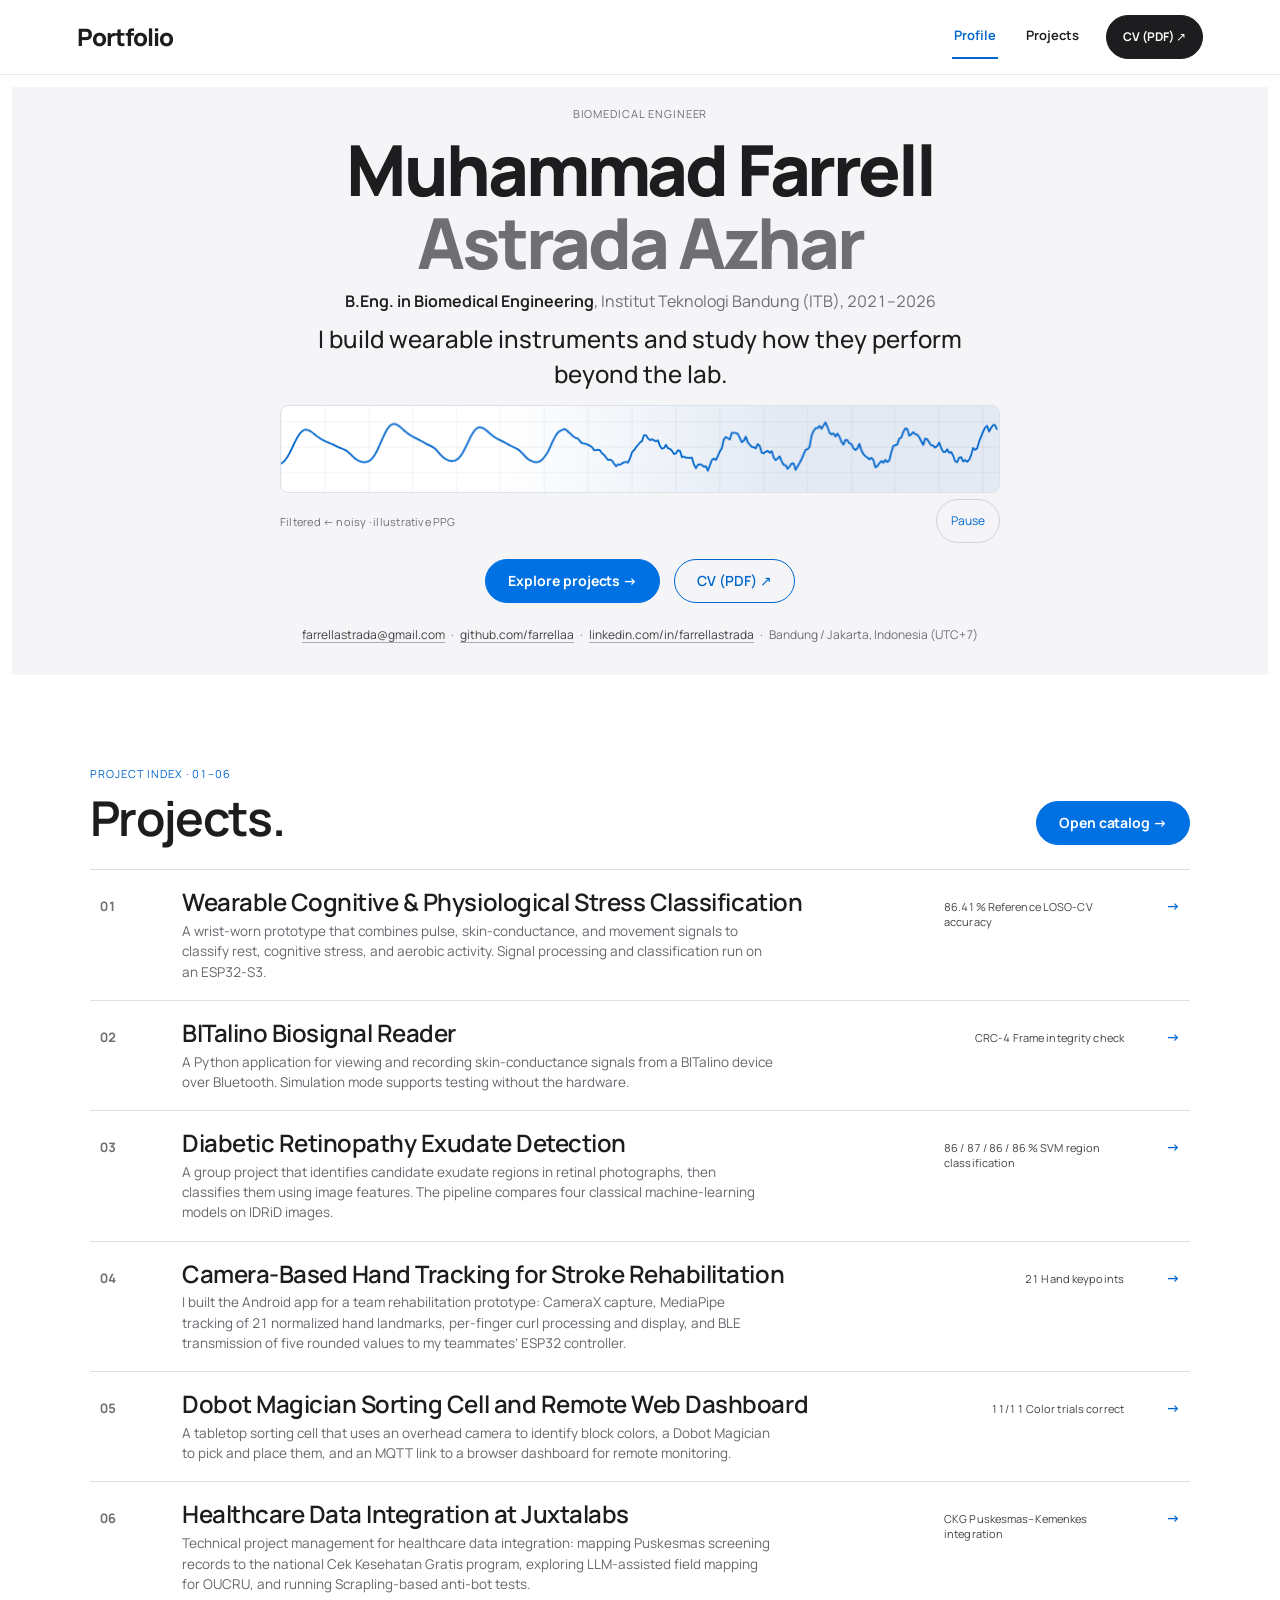
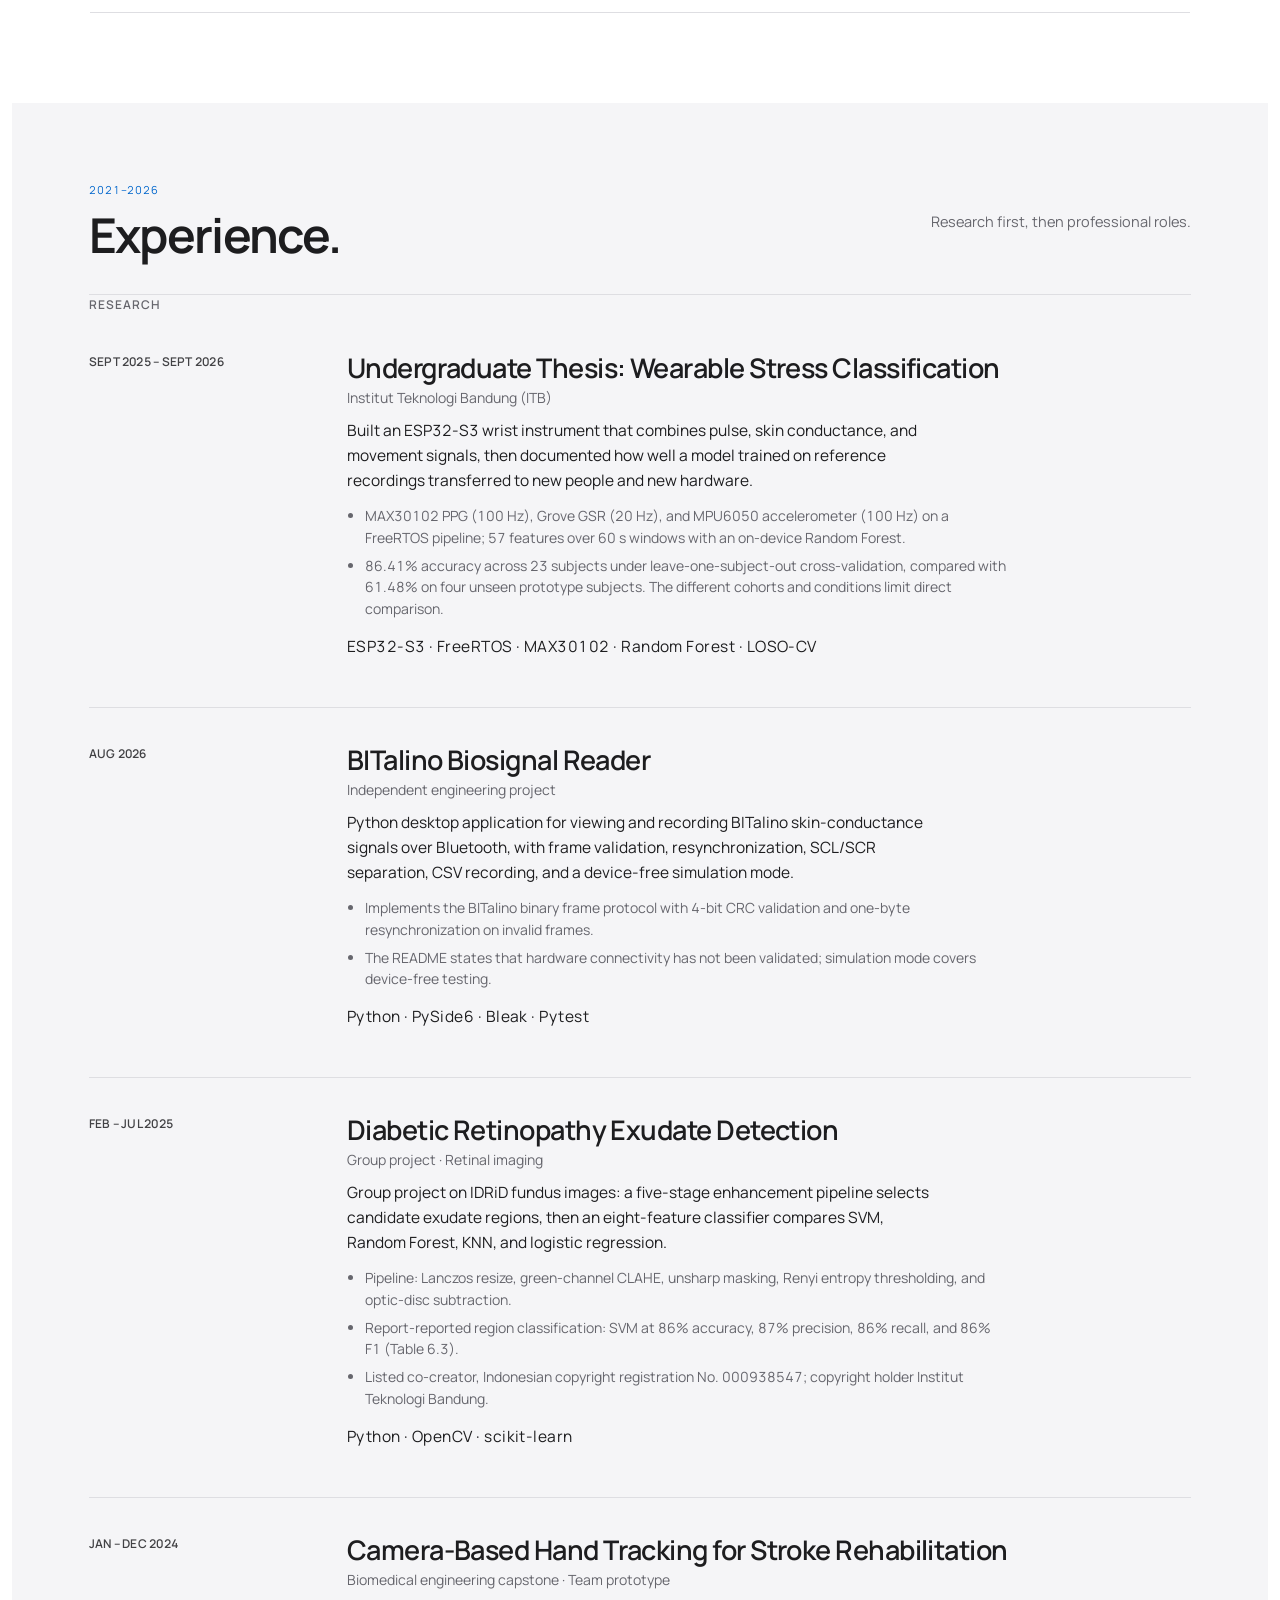
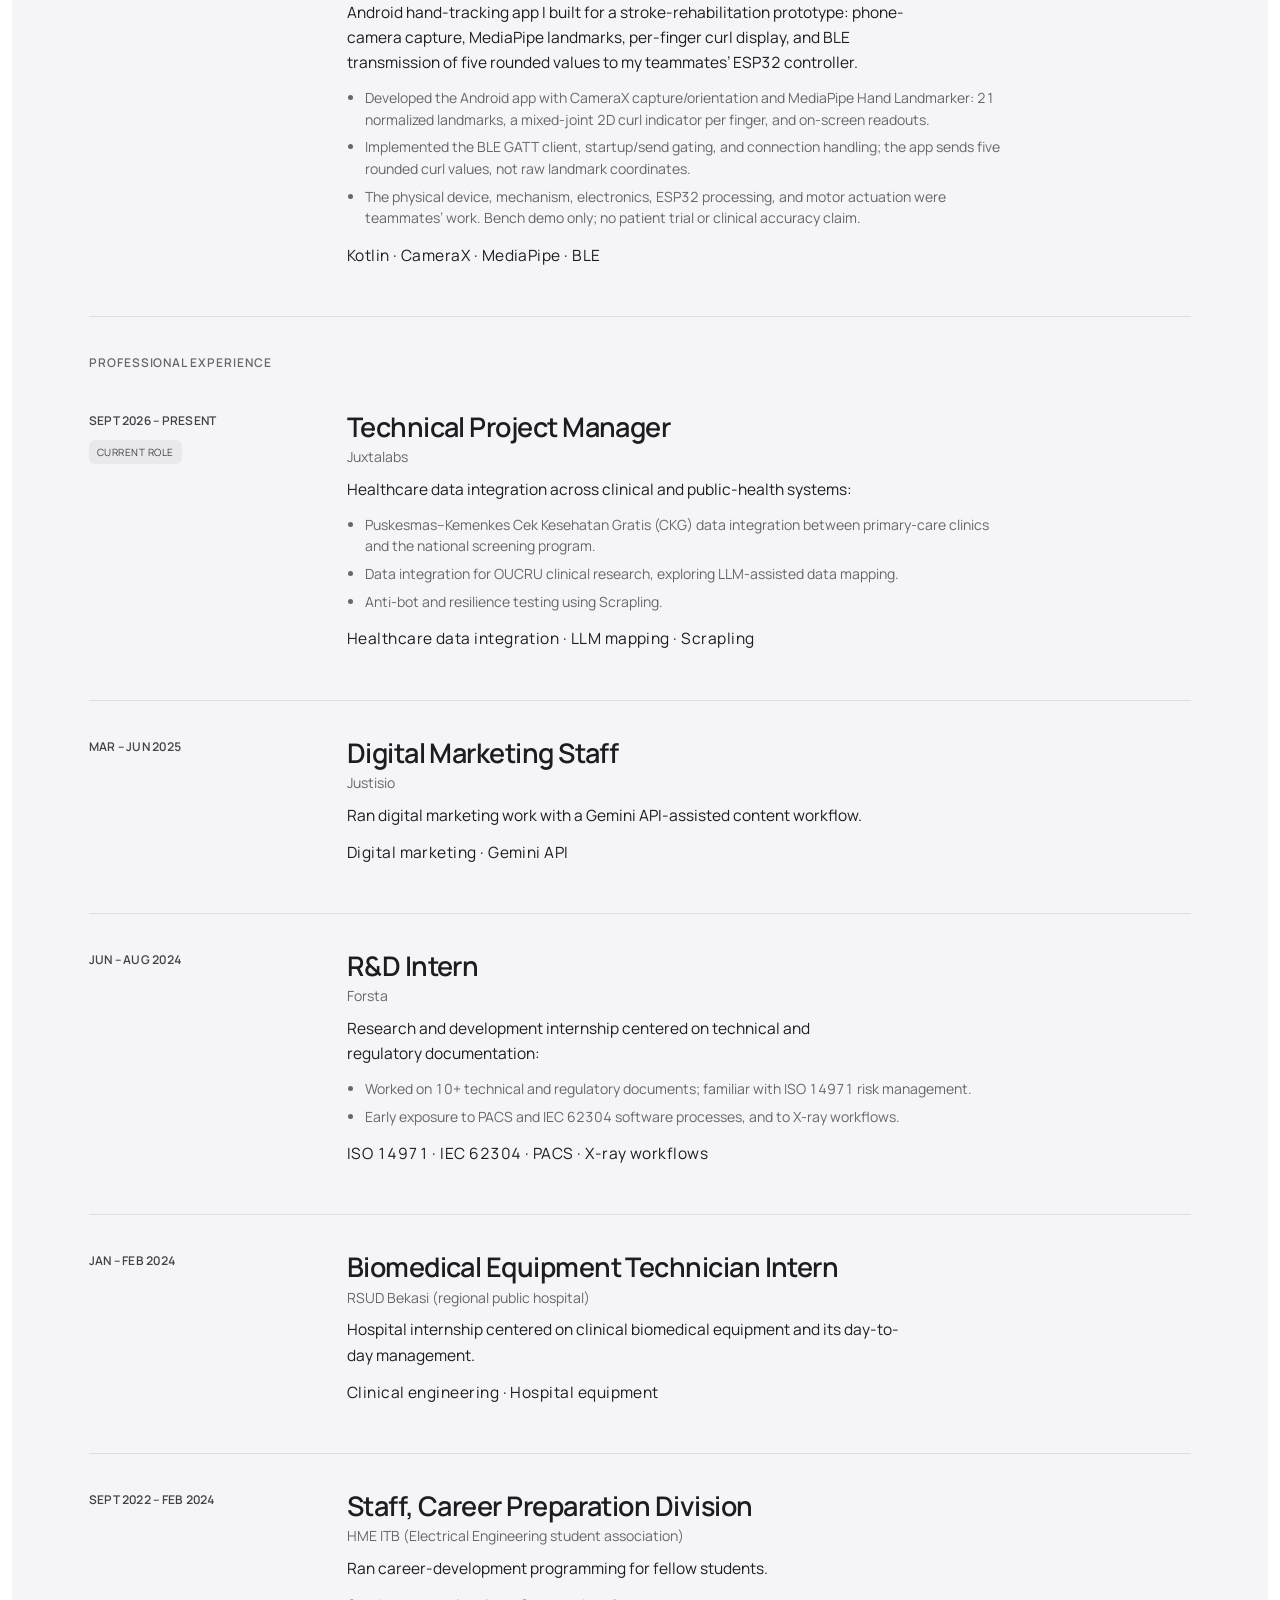
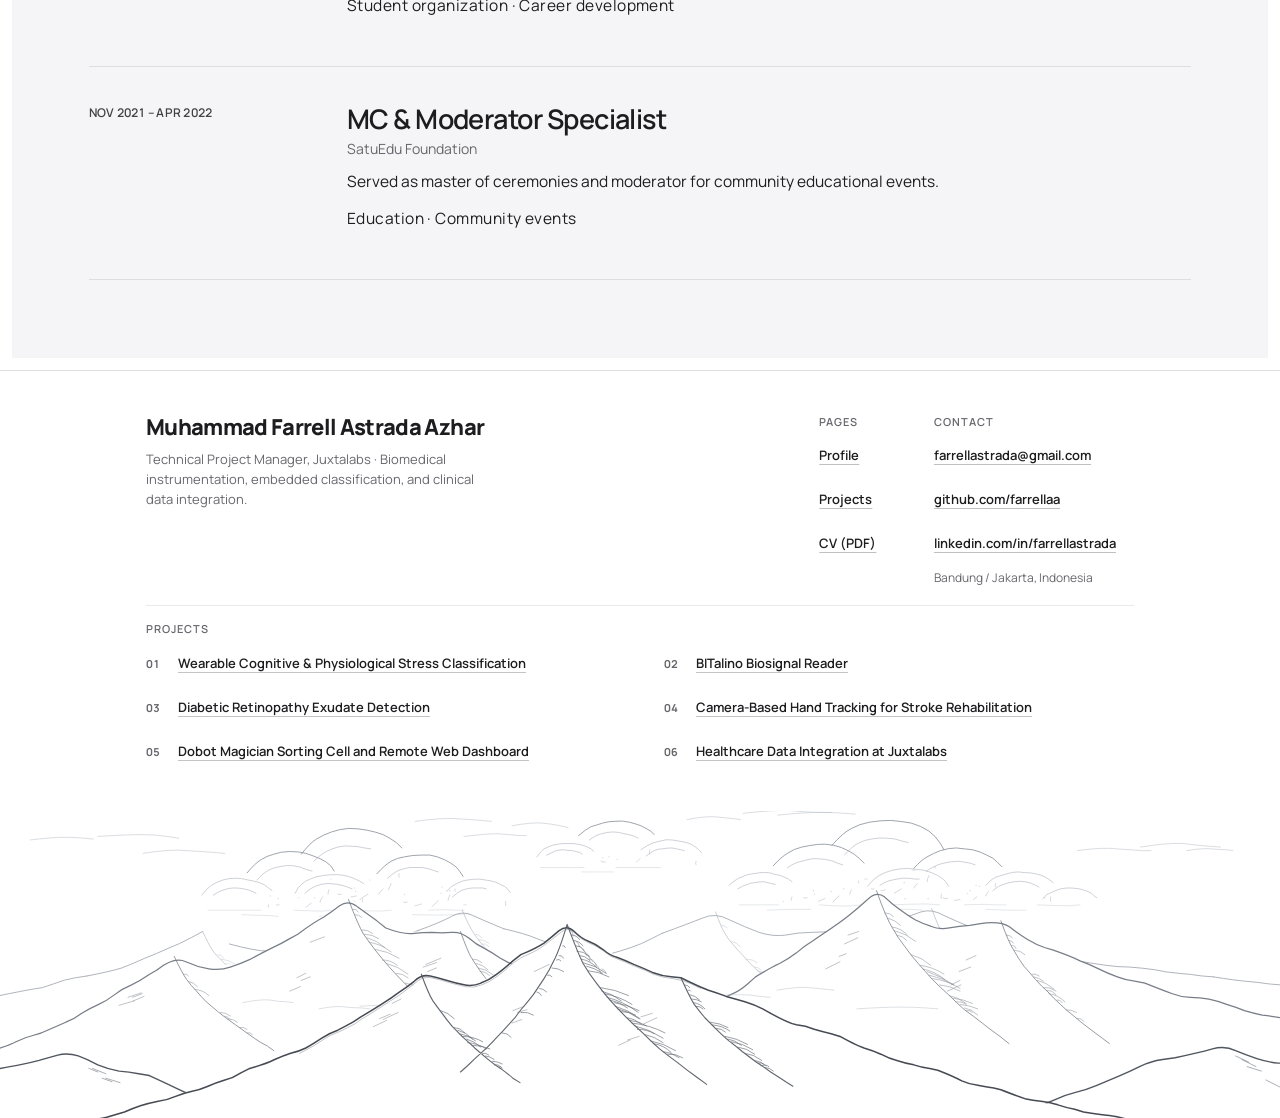
==== commit d2d2961d: "Compact project detail pages: merge context/system, single pipeline inspector, collapsible evidence" ====
--- a/index.html
+++ b/index.html
@@ -1,3 +1,3 @@
-<!doctype html><html lang="en"><head><meta charset="UTF-8"/><meta name="viewport" content="width=device-width, initial-scale=1.0"/><meta name="theme-color" content="#ffffff"/><meta name="description" content="Biomedical engineering portfolio of Muhammad Farrell Astrada Azhar: wearable sensing, on-device signal classification, medical imaging, rehabilitation prototypes, and clinical data integration."/><link rel="icon" type="image/png" sizes="32x32" href="/favicon-memoji-32.png"/><link rel="icon" href="/favicon.ico?v=memoji" sizes="any"/><link rel="apple-touch-icon" sizes="180x180" href="/apple-touch-icon-memoji.png"/><title>Farrell Astrada · Biomedical Engineering Portfolio</title><link rel="preconnect" href="https://fonts.googleapis.com"><link rel="preconnect" href="https://fonts.gstatic.com" crossorigin><link href="https://fonts.googleapis.com/css2?family=Manrope:wght@400;500;600;700;800&display=swap" rel="stylesheet">  <script type="module" crossorigin src="/assets/index-X5Xt-nJa.js"></script>
-  <link rel="stylesheet" crossorigin href="/assets/index-uRX_n8Dv.css">
+<!doctype html><html lang="en"><head><meta charset="UTF-8"/><meta name="viewport" content="width=device-width, initial-scale=1.0"/><meta name="theme-color" content="#ffffff"/><meta name="description" content="Biomedical engineering portfolio of Muhammad Farrell Astrada Azhar: wearable sensing, on-device signal classification, medical imaging, rehabilitation prototypes, and clinical data integration."/><link rel="icon" type="image/png" sizes="32x32" href="/favicon-memoji-32.png"/><link rel="icon" href="/favicon.ico?v=memoji" sizes="any"/><link rel="apple-touch-icon" sizes="180x180" href="/apple-touch-icon-memoji.png"/><title>Farrell Astrada · Biomedical Engineering Portfolio</title><link rel="preconnect" href="https://fonts.googleapis.com"><link rel="preconnect" href="https://fonts.gstatic.com" crossorigin><link href="https://fonts.googleapis.com/css2?family=Manrope:wght@400;500;600;700;800&display=swap" rel="stylesheet">  <script type="module" crossorigin src="/assets/index-BdrLxBmR.js"></script>
+  <link rel="stylesheet" crossorigin href="/assets/index-CYLtMvKJ.css">
 </head><body><div id="root"></div></body></html>
--- a/assets/index-CYLtMvKJ.css
+++ b/assets/index-CYLtMvKJ.css
@@ -0,0 +1 @@
+:root{--deep:#062033;--deep-2:#0a2f4e;--navy:#0d3a5c;--blue:#1f6fa8;--lagoon:#2fa7a0;--lagoon-deep:#0e6b66;--foam:#f3f7fa;--mist:#e7eef4;--line:#c6d6e2;--line-soft:#d7e2eb;--ink:#0f2a3d;--ink-2:#42617a;--cream-text:#eef5fa;--dim-text:#b8cddd;--gold:#e9c46a;--gold-deep:#a5762a;--font-display:"Manrope", -apple-system, BlinkMacSystemFont, "Segoe UI", sans-serif;--font-body:"Manrope", -apple-system, BlinkMacSystemFont, "SF Pro Text", sans-serif;--font-mono:"IBM Plex Mono", "SF Mono", "JetBrains Mono", Consolas, monospace;--font-serif:"New York", "Instrument Serif", Georgia, serif;--serif:var(--font-serif);--sans:var(--font-body);--mono:var(--font-mono);font-family:var(--font-body);color:var(--ink);background:var(--foam);font-synthesis:none;text-rendering:optimizelegibility;-webkit-font-smoothing:antialiased;font-variant-numeric:tabular-nums lining-nums;font-size:17px;line-height:1.62}*{box-sizing:border-box}html{scroll-behavior:smooth}body{background:var(--foam);color:var(--ink);margin:0}a{color:inherit;text-decoration:none}button,select{font:inherit}button,a,select{touch-action:manipulation}button:focus-visible,a:focus-visible,select:focus-visible,summary:focus-visible{outline:3px solid var(--blue);outline-offset:3px}p{text-wrap:pretty}.topbar{background:var(--foam)}.nav{-webkit-backdrop-filter:blur(10px);backdrop-filter:blur(10px);z-index:40;border-bottom:1px solid var(--line);background:#f3f7faf0;flex-wrap:wrap;justify-content:space-between;align-items:center;gap:20px;min-height:76px;padding:12px clamp(22px,6vw,96px);display:flex;position:sticky;top:0}.brand{font-family:var(--serif);color:var(--navy);align-items:center;gap:10px;font-size:24px;line-height:1.1;display:flex}.navlinks{flex-wrap:wrap;align-items:center;gap:clamp(12px,2vw,28px);font-size:13px;font-weight:600;display:flex}.navlinks a{border-bottom:2px solid #0000;padding:6px 2px;transition:color .15s,border-color .15s}.navlinks a:hover{color:var(--blue)}.navlinks a.active-nav{color:var(--blue);border-bottom-color:var(--blue)}.navlinks a.cv{border:1px solid var(--line);background:var(--mist);font-family:var(--mono);letter-spacing:.05em;padding:8px 14px;font-size:11px}.navlinks a.cv:hover{background:var(--navy);color:var(--cream-text);border-color:var(--navy)}.hero{background:linear-gradient(115deg, #041a2c 0%, var(--deep-2) 52%, #14507e 100%);color:var(--cream-text);border-bottom:2px solid var(--gold);grid-template-columns:1fr;display:grid;position:relative;overflow:hidden}.hero:before{content:"";pointer-events:none;opacity:.1;background:repeating-linear-gradient(-35deg,#0000 0 11px,#cbd5e1 11.5px 12px,#0000 12.5px 24px);position:absolute;inset:0;-webkit-mask-image:linear-gradient(90deg,#000 0%,#00000080 60%,#0000 95%);mask-image:linear-gradient(90deg,#000 0%,#00000080 60%,#0000 95%)}.hero-copy{z-index:2;max-width:980px;padding:64px clamp(24px,6vw,96px) 60px;position:relative}.eyebrow,.mono,.stageinfo-head .mono{font-family:var(--mono);letter-spacing:.085em;text-transform:uppercase;font-size:11px}.eyebrow{color:var(--gold);margin:0}.eyebrow.dark{color:var(--lagoon-deep)}.hero h1,.catalog h1,.detail h1{font-family:var(--serif);letter-spacing:-.03em;text-wrap:balance;margin:18px 0 20px;font-size:clamp(44px,5.4vw,76px);font-weight:400;line-height:.98}.hero h1 i,.catalog h1 i{color:var(--gold);font-weight:400}.degree{color:var(--cream-text);margin:0;font-size:16px;line-height:1.55}.lede{font-family:var(--serif);color:#f3efe6;max-width:62ch;margin:22px 0 10px;font-size:clamp(20px,2.1vw,24px);line-height:1.38}.actions{flex-wrap:wrap;align-items:center;gap:14px;margin-top:26px;display:flex}.button{background:var(--gold);color:var(--deep);border:1px solid var(--gold);align-items:center;padding:12px 18px;font-size:13px;font-weight:700;transition:transform .15s,background .15s;display:inline-flex}.button:hover{background:#f4d78d;transform:translateY(-1px)}.button-secondary{color:var(--cream-text);background:#1f6fa859;border:1px solid #e9c46a8c;padding:12px 16px;font-size:13px;font-weight:600}.button-secondary:hover{background:#e9c46a2e}.button-dark{background:var(--navy);color:var(--cream-text);border-color:var(--navy)}.button-dark:hover{background:var(--blue);color:#fff}.contact{color:var(--dim-text);flex-wrap:wrap;align-items:center;gap:6px;margin-top:22px;font-size:12px;display:flex}.contact a{text-underline-offset:3px;color:var(--cream-text);text-decoration:underline}.experience h2,.skillmatrix h2,.detail section h2,.quick h2{font-family:var(--serif);letter-spacing:-.025em;text-wrap:balance;margin:10px 0 0;font-size:clamp(34px,4.2vw,52px);font-weight:400;line-height:1.04}.experience,.quick{padding:78px clamp(24px,6vw,96px)}.experience{background:var(--mist);border-bottom:1px solid var(--line)}.exp-header,.quick-header{flex-wrap:wrap;justify-content:space-between;align-items:flex-end;gap:24px;display:flex}.exp-header p:not(.eyebrow),.quick-header p:not(.eyebrow){max-width:54ch;color:var(--ink-2);margin:0;font-size:14.5px}.ledger{border-top:2px solid var(--navy);margin-top:32px}.ledger article{border-bottom:1px solid var(--line);grid-template-columns:230px 1fr;gap:28px;padding:26px 0;display:grid}.exp-meta{flex-direction:column;gap:6px;display:flex}.exp-period{color:var(--lagoon-deep);font-weight:600}.exp-badge{background:var(--navy);color:var(--cream-text);font-family:var(--mono);letter-spacing:.05em;align-self:flex-start;margin-top:4px;padding:4px 8px;font-size:10px;display:inline-block}.exp-content h4{font-family:var(--serif);color:var(--navy);margin:0 0 4px;font-size:27px;font-weight:400;line-height:1.15}.exp-org{color:var(--blue);margin-bottom:10px;font-size:14px;display:block}.exp-content>p{max-width:66ch;color:var(--ink);margin:8px 0 12px;font-size:15.5px}.exp-bullets{max-width:66ch;margin:0 0 14px;padding-left:18px}.exp-bullets li{color:var(--ink-2);margin-bottom:6px;font-size:14px;line-height:1.55}.exp-tags{font-family:var(--mono);letter-spacing:.03em;color:var(--lagoon-deep);font-size:11px}.quick{background:var(--foam)}.quick-table{border-top:2px solid var(--navy);margin-top:24px}.quick-table>a{border-bottom:1px solid var(--line);grid-template-columns:64px 1fr auto 28px;align-items:baseline;gap:18px;padding:18px 10px;transition:background .15s;display:grid}.quick-table>a:hover{background:var(--mist)}.quick-plate{font-family:var(--mono);color:var(--lagoon-deep);font-size:15px;font-weight:600}.quick-main strong{font-family:var(--serif);color:var(--navy);font-size:24px;font-weight:400;line-height:1.15;display:block}.quick-main small{color:var(--ink-2);margin-top:3px;font-size:13px;display:block}.quick-metric{font-family:var(--mono);color:var(--blue);white-space:nowrap;background:#1f6fa814;border:1px solid #1f6fa840;padding:5px 10px;font-size:11px}.quick-table>a>b{font-family:var(--mono);color:var(--lagoon-deep);text-align:right;font-size:14px}.catalog-banner{background:linear-gradient(115deg, var(--deep-2) 0%, #14507e 100%);color:var(--cream-text);border-bottom:2px solid var(--gold);margin-bottom:40px;padding:58px clamp(24px,6vw,96px) 52px}.catalog-banner h1{font-family:var(--serif);letter-spacing:-.03em;max-width:18ch;margin:14px 0 18px;font-size:clamp(44px,5.5vw,76px);font-weight:400;line-height:.98}.catalog-banner h1 i{color:var(--gold)}.catalog-intro{color:#d5e2ee;max-width:65ch;margin:0;font-size:17px}.catalog,.detail{padding:0 clamp(24px,6vw,96px) 90px}.filters{flex-wrap:wrap;gap:8px;margin-bottom:10px;display:flex}.filters button{background:var(--mist);color:var(--ink-2);border:1px solid var(--line);font-family:var(--mono);cursor:pointer;padding:9px 15px;font-size:11px;transition:all .15s}.filters button:hover{border-color:var(--blue);color:var(--blue)}.filters button.active{background:var(--navy);color:var(--cream-text);border-color:var(--navy);font-weight:700}.projectlist{border-top:2px solid var(--navy)}.projectlist article{border-bottom:1px solid var(--line);padding:34px 0 38px}.projecttop{flex-wrap:wrap;justify-content:space-between;align-items:center;gap:14px;display:flex}.projecttop .mono{color:var(--lagoon-deep);font-weight:600}.project-kicker{font-family:var(--mono);letter-spacing:.05em;text-transform:uppercase;color:var(--ink-2);margin-top:4px;font-size:10.5px;display:block}.open-case-btn{font-family:var(--mono);color:var(--blue);white-space:nowrap;background:#1f6fa814;border:1px solid #1f6fa84d;padding:8px 14px;font-size:11.5px;font-weight:600;transition:all .15s}.open-case-btn:hover{background:var(--navy);color:var(--cream-text);border-color:var(--navy)}.projectlist h2{font-family:var(--serif);letter-spacing:-.025em;color:var(--navy);margin:12px 0 6px;font-size:clamp(30px,3.3vw,40px);font-weight:400}.projectlist h2 a:hover{color:var(--blue)}.project-summary{color:var(--ink);max-width:68ch;margin:0 0 20px;font-size:16px}.project-kpi-row{background:var(--mist);border:1px solid var(--line);grid-template-columns:repeat(4,1fr);gap:14px;margin-bottom:18px;padding:14px 18px;display:grid}.kpi-cell small{font-family:var(--mono);text-transform:uppercase;letter-spacing:.06em;color:var(--lagoon-deep);font-size:9.5px;display:block}.kpi-cell span{color:var(--ink-2);margin-top:3px;font-size:12px;font-weight:600;display:block}.kpi-cell strong{color:var(--navy);font-size:16px;display:block}.stackgrid{grid-template-columns:repeat(4,1fr);gap:18px;display:grid}.detailmetrics{grid-template-columns:repeat(3,1fr);gap:18px;display:grid}.stackgrid>div,.detailmetrics>div{border-top:1px solid var(--line);padding-top:10px}.stackgrid small,.detailmetrics small{font-family:var(--mono);color:var(--lagoon-deep);text-transform:uppercase;letter-spacing:.06em;font-size:10px}.stackgrid p,.detailmetrics p{color:var(--ink-2);margin:6px 0 0;font-size:13px;line-height:1.5}.skillmatrix{border-top:2px solid var(--navy);margin-top:72px;padding-top:48px}.skill-intro{max-width:60ch;color:var(--ink-2);margin:10px 0 0;font-size:15px}.skill-categories{grid-template-columns:repeat(3,1fr);gap:24px;margin-top:28px;display:grid}.skill-cat-block{background:var(--mist);border:1px solid var(--line);padding:22px 24px}.skill-cat-block h3{font-family:var(--mono);letter-spacing:.06em;text-transform:uppercase;color:var(--navy);border-bottom:1px solid var(--line);margin:0 0 14px;padding-bottom:10px;font-size:13px;font-weight:600}.skill-row{border-bottom:1px dashed var(--line);flex-direction:column;gap:3px;padding:10px 0;display:flex}.skill-row:last-child{border-bottom:0}.skill-row strong{color:var(--navy);font-size:14px}.skill-row span{font-family:var(--mono);color:var(--ink-2);font-size:11px}.skill-row em{letter-spacing:.05em;text-transform:uppercase;color:var(--lagoon-deep);font-size:10px;font-style:normal}.detail-subnav{background:var(--mist);border-bottom:1px solid var(--line);flex-wrap:wrap;justify-content:space-between;align-items:center;gap:16px;margin:0 calc(-1*clamp(24px,6vw,96px));padding:12px clamp(24px,6vw,96px);display:flex}.back{font-family:var(--mono);color:var(--blue);text-underline-offset:4px;font-size:11.5px;font-weight:600;text-decoration:underline}.prev-next{font-family:var(--mono);flex-wrap:wrap;align-items:center;gap:14px;font-size:11.5px;display:flex}.prev-next a{color:var(--navy);text-underline-offset:3px;text-decoration:underline}.detail-hero{background:linear-gradient(115deg, #041a2c 0%, var(--deep-2) 52%, #14507e 100%);color:var(--cream-text);border-bottom:2px solid var(--gold);margin:0 calc(-1*clamp(24px,6vw,96px));padding:54px clamp(24px,6vw,96px) 48px}.detail-hero h1{color:#fff;font-family:var(--serif);margin:14px 0 10px;font-size:clamp(40px,5vw,68px);font-weight:400;line-height:1.02}.detail-kicker{font-family:var(--mono);letter-spacing:.05em;text-transform:uppercase;color:var(--gold);margin:0 0 16px;font-size:12px}.detail-lead{color:#dce6ef;max-width:68ch;margin:0 0 26px;font-size:17px;line-height:1.6}.detail-kpi-grid{grid-template-columns:repeat(4,1fr);gap:14px;margin:0 0 26px;display:grid}.detail-kpi{background:#0516278c;border:1px solid #e9c46a59;padding:14px 16px}.detail-kpi b{color:#fff;letter-spacing:-.02em;font-size:20px;display:block}.detail-kpi span{color:var(--gold);margin-top:3px;font-size:12px;font-weight:600;display:block}.detail-kpi small{font-family:var(--mono);text-transform:uppercase;letter-spacing:.05em;color:var(--dim-text);margin-top:5px;font-size:9.5px;line-height:1.45;display:block}.hatched-stage-bar{grid-template-columns:repeat(auto-fit,minmax(150px,1fr));gap:8px;display:grid}.hatched-stage-bar button{color:#d5e2ee;text-align:left;cursor:pointer;background:repeating-linear-gradient(-45deg,#14507e8c,#14507e8c 8px,#0a2f4ed9 8px 16px);border:1px solid #e9c46a73;padding:12px 14px;transition:all .15s}.hatched-stage-bar button small{font-family:var(--mono);color:var(--gold);letter-spacing:.06em;font-size:9.5px;display:block}.hatched-stage-bar button strong{margin-top:4px;font-size:13px;font-weight:600;display:block}.seg-num{font-family:var(--mono);color:var(--dim-text);letter-spacing:.08em;margin-bottom:2px;font-size:9px;display:block}.hatched-stage-bar button.active-seg{background:var(--gold);color:var(--deep);border-color:var(--gold)}.hatched-stage-bar button.active-seg small,.hatched-stage-bar button.active-seg .seg-num{color:var(--deep)}.detailmetrics{padding:26px 0 8px}.detail section{border-top:1px solid var(--line);padding:36px 0}.detail section:first-of-type{border-top:0}.detail section>p:not(.eyebrow){max-width:66ch;font-size:17px;line-height:1.65}.detail section h2{color:var(--navy);margin:10px 0 16px;font-size:clamp(30px,3.6vw,42px)}.stagebar{flex-wrap:wrap;gap:8px;margin:22px 0 16px;display:flex}.stagebar button{background:var(--mist);border:1px solid var(--line);text-align:left;cursor:pointer;min-width:120px;min-height:56px;font-family:var(--mono);color:var(--lagoon-deep);padding:11px 14px;font-size:10px;transition:all .15s}.stagebar button span{font-family:var(--sans);color:var(--navy);margin-top:4px;font-size:13px;font-weight:600;display:block}.stagebar button.on{background:var(--navy);color:var(--gold);border-color:var(--navy)}.stagebar button.on span{color:#fff}.stageinfo{background:var(--mist);border-left:3px solid var(--blue);max-width:66ch;padding:18px 22px;font-size:15.5px}.stageinfo-head{flex-wrap:wrap;justify-content:space-between;gap:12px;margin-bottom:8px;display:flex}.stageinfo-head .mono{color:var(--lagoon-deep)}.notes p{border-bottom:1px solid var(--line);grid-template-columns:42px 1fr;gap:14px;max-width:68ch;margin:0;padding:14px 0;font-size:15.5px;display:grid}.notes span{font-family:var(--mono);color:var(--lagoon-deep);font-weight:600}.eval-table-wrap{overflow-x:auto}.eval-table{border-collapse:collapse;background:var(--mist);border:1px solid var(--line);width:100%;max-width:860px;margin-top:16px}.eval-table th,.eval-table td{text-align:left;border-bottom:1px solid var(--line-soft);vertical-align:top;padding:12px 16px;font-size:14px}.eval-table th{background:var(--navy);color:var(--cream-text);font-family:var(--mono);text-transform:uppercase;letter-spacing:.06em;font-size:10.5px}.eval-table td strong{color:var(--blue);font-family:var(--mono);font-weight:600}.eval-val{white-space:nowrap;text-transform:none}.detail .limits{background:var(--navy);color:var(--cream-text);border-left:4px solid var(--gold);margin-top:28px;padding:34px 36px}.detail .limits .eyebrow{color:var(--gold)}.detail .limits h2{color:#fff;font-size:34px}.detail .limits p{color:#dce6ef}.detail-links-row{flex-wrap:wrap;gap:14px;margin-top:22px;display:flex}.next-plate-banner{background:var(--mist);border:1px solid var(--line);flex-wrap:wrap;justify-content:space-between;align-items:center;gap:20px;margin-top:44px;padding:28px 32px;display:flex}.next-plate-banner .mono{color:var(--lagoon-deep)}.next-plate-banner h3{font-family:var(--serif);color:var(--navy);margin:6px 0 0;font-size:28px;font-weight:400}.next-plate-banner p{color:var(--ink-2);max-width:60ch;margin:6px 0 0;font-size:14px}.coast{background:var(--foam);border-top:2px solid var(--navy);position:relative}.coast-nav{font-family:var(--mono);color:var(--navy);background:var(--mist);border-top:1px solid var(--line);flex-wrap:wrap;justify-content:space-between;align-items:flex-start;gap:32px;padding:26px clamp(24px,6vw,96px) 34px;font-size:11px;display:flex}.coast-brand strong{font-family:var(--serif);margin-bottom:6px;font-size:20px;font-weight:400;display:block}.coast-brand p{color:var(--ink-2);line-height:1.6;font-family:var(--sans);margin:0;font-size:13px}.coast-col{flex-direction:column;gap:8px;min-width:180px;display:flex}.coast-col .mono{color:var(--lagoon-deep);margin-bottom:2px}.coast-col a{color:var(--blue);text-underline-offset:3px;font-weight:600;text-decoration:underline}.coast-col a:hover{color:var(--navy)}.coast-col span:last-child{color:var(--ink-2)}@media (width<=960px){.aligngrid,.skill-categories{grid-template-columns:1fr}.project-kpi-row,.detail-kpi-grid,.stackgrid,.detailmetrics{grid-template-columns:repeat(2,1fr)}.ledger article{grid-template-columns:1fr;gap:10px}.quick-table>a{grid-template-columns:48px 1fr 24px}.quick-metric{display:none}}@media (width<=580px){.nav{padding:12px 18px}.hero-copy,.experience,.quick,.catalog-banner,.catalog,.detail{padding-left:20px;padding-right:20px}.detail-subnav,.detail-hero{margin-left:-20px;margin-right:-20px;padding-left:20px;padding-right:20px}.project-kpi-row,.detail-kpi-grid,.stackgrid,.detailmetrics{grid-template-columns:1fr}.next-plate-banner{padding:22px 20px}.detail .limits{padding:26px 20px}}@media (prefers-reduced-motion:reduce){html{scroll-behavior:auto}*,:before,:after{transition-duration:.01ms!important;animation-duration:.01ms!important}}.topbar{z-index:50;transition:transform .22s;position:sticky;top:0}.topbar-hidden{transform:translateY(-100%)}.topbar:focus-within{transform:translateY(0)}@media (prefers-reduced-motion:reduce){.topbar{transition:none}}:root{--foam:#fff;--mist:#f5f5f7;--line:#dedee2;--line-soft:#e8e8ed;--ink:#1d1d1f;--ink-2:#66666d;--navy:#1d1d1f;--blue:#06c;--blue-hover:#004f9e;--blue-press:#003d7a;--lagoon-deep:#06c;--gold-deep:#06c;--font-serif:"Manrope", -apple-system, BlinkMacSystemFont, "Segoe UI", sans-serif;--font-mono:"Manrope", -apple-system, BlinkMacSystemFont, "Segoe UI", sans-serif;--ui-ease:.16s ease}a:focus-visible,button:focus-visible,select:focus-visible,summary:focus-visible{outline:3px solid var(--blue);outline-offset:3px;box-shadow:0 0 0 3px #fff}.detail-hero :is(a,button,select,summary):focus-visible{outline-color:#fff;box-shadow:0 0 0 3px #1d1d1f}.nav{background:#fffffff5;border-color:#e8e8ed;min-height:74.8px}.brand{letter-spacing:-.04em;transition:opacity var(--ui-ease);font-weight:800}.brand:hover{opacity:.72}.brand:active{opacity:.6}.navlinks a{min-height:44px;transition:color var(--ui-ease), border-color var(--ui-ease);align-items:center;font-size:13px;font-weight:650;display:inline-flex}.navlinks a:not(.cv):hover{color:var(--blue);border-bottom-color:var(--blue)}.navlinks a:not(.cv):active{color:var(--blue-press);border-bottom-color:currentColor}.navlinks a.active-nav,.navlinks a.active-nav:hover{color:var(--blue);border-bottom-color:var(--blue)}.navlinks a.cv{text-align:center;color:#fff;line-height:1.2;font-family:var(--sans);letter-spacing:0;transition:background-color var(--ui-ease), border-color var(--ui-ease), color var(--ui-ease);background:#1d1d1f;border-color:#1d1d1f;border-radius:999px;justify-content:center;align-items:center;padding:8px 16px;font-size:12px;font-weight:700;display:inline-flex}.navlinks a.cv:hover{color:#fff;background:#000;border-color:#000}.navlinks a.cv:active{background:#333;border-color:#333}.hero{color:#1d1d1f;text-align:center;background:#f5f5f7;border:0;margin:12px 12px 0}.hero:before{display:none}.hero-copy{flex-direction:column;align-items:center;width:100%;max-width:1100px;margin:0 auto;padding:18px 24px 30px;display:flex}.hero .eyebrow{color:#6e6e73;font-size:11px}.hero h1{font-family:var(--sans);letter-spacing:-.045em;text-wrap:balance;overflow-wrap:break-word;margin:10px 0;font-size:clamp(44px,5.5vw,76px);font-weight:800;line-height:1.04}.hero h1 i{color:#6e6e73;font-style:normal;font-weight:800}.degree{color:#6e6e73;text-wrap:pretty;max-width:760px;margin:0 auto;line-height:1.55}.degree strong{color:#1d1d1f;font-weight:650}.degree span{color:#6e6e73;margin-top:4px;font-size:13.5px;display:block}.lede{font-family:var(--sans);color:#1d1d1f;text-wrap:pretty;max-width:650px;margin:8px auto 4px;font-weight:500;line-height:1.45}.contact{color:#6e6e73;font-size:12px;line-height:1.6}.contact a{color:#424245;text-underline-offset:3px;transition:color var(--ui-ease), text-decoration-color var(--ui-ease);-webkit-text-decoration:underline #42424566;text-decoration:underline #42424566;text-decoration-thickness:1px}.contact a:hover{color:var(--blue);text-decoration-color:currentColor}.contact a:active{color:var(--blue-press);text-decoration-color:currentColor}.hero-ppg{width:min(720px,100%);margin:10px auto 4px}.hero-ppg canvas{background:linear-gradient(90deg,#fff 30%,#e3eaf4 70%);border:1px solid #dce2ea;border-radius:8px;width:100%;height:88px;display:block}.hero-ppg-meta{justify-content:space-between;align-items:center;gap:12px;margin-top:6px;display:flex}.hero-ppg-meta span{color:#6e6e73;letter-spacing:.02em;font-size:11px}.hero-ppg-meta button{font:inherit;color:#06c;text-align:center;cursor:pointer;min-height:44px;transition:background-color var(--ui-ease), border-color var(--ui-ease), color var(--ui-ease);background:0 0;border:1px solid #d2d2d7;border-radius:999px;justify-content:center;align-items:center;padding:8px 14px;font-size:12px;line-height:1.2;display:inline-flex}.hero-ppg-meta button:hover{background:#e8e8ed;border-color:#c7c7cc}.hero-ppg-meta button:active{color:var(--blue-press);background:#dedee2}.button,.button-dark,.button-secondary{color:#fff;max-width:100%;min-height:44px;font-family:var(--sans);letter-spacing:-.005em;text-align:center;white-space:normal;overflow-wrap:anywhere;transition:background-color var(--ui-ease), border-color var(--ui-ease), color var(--ui-ease);background:#0071e3;border:1px solid #0071e3;border-radius:999px;justify-content:center;align-items:center;gap:6px;padding:10px 22px;font-size:14px;font-weight:700;line-height:1.3;display:inline-flex}.button:hover,.button-dark:hover{color:#fff;background:#0077ed;border-color:#0077ed;transform:none}.button:active,.button-dark:active{color:#fff;background:#0068c9;border-color:#0068c9}.button-secondary{color:#06c;background:0 0;border-color:#06c;font-weight:600}.button-secondary:hover{color:var(--blue-hover);border-color:var(--blue-hover);background:#e8e8ed;transform:none}.button-secondary:active{color:var(--blue-press);border-color:var(--blue-press);background:#dedee2}.hero .actions{order:0;justify-content:center;margin-top:12px}.hero .contact{order:2;justify-content:center}.experience h2,.skillmatrix h2,.quick h2{font-family:var(--sans);letter-spacing:-.035em;text-wrap:balance;overflow-wrap:break-word;font-size:clamp(28px,5vw,48px);font-weight:650;line-height:1.1}.detail section h2{font-family:var(--sans);letter-spacing:-.03em;text-wrap:balance;overflow-wrap:break-word;font-size:clamp(28px,3.4vw,40px);font-weight:650;line-height:1.14}.detail .limits h2{font-size:clamp(28px,3.4vw,34px)}.experience,.quick{border:0;margin:12px 12px 0}.exp-header,.quick-header{align-items:center}.quick-header{align-items:flex-end;gap:16px 24px}.ledger,.quick-table,.research-table,.projectlist{border-top:1px solid var(--line)}.ledger article{padding:36px 0}.current-exp{box-shadow:none;background:0 0}.exp-content h4{font-family:var(--sans);letter-spacing:-.02em;color:var(--navy);text-wrap:balance;overflow-wrap:break-word;margin:0 0 4px;font-size:clamp(22px,2.2vw,27px);font-weight:600;line-height:1.2}.exp-org{color:var(--ink-2);font-size:14px;line-height:1.4}.exp-period{color:#424245;letter-spacing:.02em;font-size:12px}.exp-badge{color:#424245;background:#e8e8ed;border-radius:6px}.exp-tags{color:var(--ink-2);letter-spacing:.03em;font-size:11px}.exp-content>p{text-wrap:pretty}.exp-content h4,.quick-main strong,.projectlist h2{font-weight:600}.quick-metric{white-space:normal;background:0 0;border:0;max-width:200px}.ledger-group{letter-spacing:.08em;text-transform:uppercase;color:var(--ink-2);margin:36px 0 2px;font-size:12px;font-weight:600}.ledger .ledger-group:first-child{margin-top:0}.quick-header,.research-table,.quick-table{width:100%;max-width:1100px;margin-left:auto;margin-right:auto}.research-table{margin-top:24px}.quick-main{min-width:0}.quick-main strong{font-family:var(--sans);color:var(--navy);letter-spacing:-.02em;text-wrap:pretty;overflow-wrap:break-word;text-underline-offset:4px;transition:color var(--ui-ease), text-decoration-color var(--ui-ease);font-size:24px;font-weight:600;line-height:1.2;-webkit-text-decoration:underline #0000;text-decoration:underline #0000;text-decoration-thickness:1px;display:block}.quick-main small{color:var(--ink-2);text-wrap:pretty;max-width:74ch;margin-top:4px;font-size:13.5px;line-height:1.5;display:block}.research-table>a{border-bottom:1px solid var(--line);grid-template-columns:64px 1fr 28px;align-items:baseline;gap:18px;padding:18px 10px;display:grid}.research-table>a,.quick-table>a{color:var(--navy);transition:background-color var(--ui-ease);text-decoration:none}.research-table>a:hover,.quick-table>a:hover{background:var(--mist)}.research-table>a:active,.quick-table>a:active{background:#e8e8ed}.research-table>a:hover .quick-main strong,.quick-table>a:hover .quick-main strong,.research-table>a:focus-visible .quick-main strong,.quick-table>a:focus-visible .quick-main strong{color:var(--blue);text-decoration-color:currentColor}.research-table>a:active .quick-main strong,.quick-table>a:active .quick-main strong{color:var(--blue-press);text-decoration-color:currentColor}.quick-plate{color:#6e6e73;letter-spacing:.02em;font-size:13px;font-weight:700}.quick-metric{color:#424245;letter-spacing:.01em;font-size:11px;line-height:1.35}.catalog-banner{background:var(--mist);color:var(--ink);text-align:center;border:0;padding-top:80px;padding-bottom:72px}.catalog-banner h1{font-family:var(--sans);letter-spacing:-.04em;text-wrap:balance;overflow-wrap:break-word;max-width:22ch;margin:16px auto 24px;font-size:clamp(36px,6.2vw,76px);font-weight:700;line-height:1.06}.catalog-banner h1 i{color:var(--ink-2);font-style:normal;font-weight:700}.catalog-banner .eyebrow{color:var(--ink-2)}.catalog-intro{color:var(--ink-2);text-wrap:pretty;margin-inline:auto}.filters{margin-bottom:32px}.filters button,.open-case-btn{min-height:44px;font-family:var(--sans);border-radius:999px}.filters button{text-align:center;white-space:normal;letter-spacing:0;max-width:100%;transition:background-color var(--ui-ease), border-color var(--ui-ease), color var(--ui-ease);justify-content:center;align-items:center;padding:10px 16px;font-size:12px;font-weight:600;line-height:1.25;display:inline-flex}.filters button.active{font-weight:600}.filters button:active{background:#dedee2;border-color:#c7c7cc}.open-case-btn{text-align:center;white-space:normal;border:1px solid var(--blue);max-width:100%;color:var(--blue);letter-spacing:-.005em;transition:background-color var(--ui-ease), border-color var(--ui-ease), color var(--ui-ease);background:0 0;justify-content:center;align-items:center;padding:10px 18px;font-size:13px;font-weight:700;line-height:1.25;display:inline-flex}.open-case-btn:hover{background:var(--blue);border-color:var(--blue);color:#fff}.open-case-btn:active{background:var(--blue-press);border-color:var(--blue-press);color:#fff}.flagship-project{box-shadow:none;background:0 0;margin-left:0;padding-left:0!important}.projectlist article{padding-block:48px}.projecttop .mono{color:#6e6e73;letter-spacing:.08em;font-size:11px}.project-kicker{color:var(--ink-2);letter-spacing:.06em;font-size:11px}.projectlist h2{font-family:var(--sans);letter-spacing:-.03em;color:var(--navy);text-wrap:balance;overflow-wrap:break-word;margin:12px 0 8px;font-size:clamp(30px,3.3vw,40px);font-weight:600;line-height:1.12}.projectlist h2 a{color:inherit;text-underline-offset:5px;transition:color var(--ui-ease), text-decoration-color var(--ui-ease);-webkit-text-decoration:underline #0000;text-decoration:underline #0000;text-decoration-thickness:1px}.projectlist h2 a:hover,.projectlist h2 a:focus-visible{color:var(--blue);text-decoration-color:currentColor}.projectlist h2 a:active{color:var(--blue-press);text-decoration-color:currentColor}.project-summary{color:var(--ink);text-wrap:pretty;max-width:64ch;font-size:16px;line-height:1.55}.project-kpi-row{border:0;border-radius:12px;padding:22px}.kpi-cell small,.detail-kpi small{font-family:var(--sans);text-transform:none;letter-spacing:0;font-size:12px;line-height:1.45}.detail-subnav{font-size:12px}.back,.prev-next a{color:#424245;text-underline-offset:4px;transition:color var(--ui-ease), text-decoration-color var(--ui-ease);-webkit-text-decoration:underline #42424561;text-decoration:underline #42424561;text-decoration-thickness:1px}.back:hover,.prev-next a:hover{color:var(--blue);text-decoration-color:currentColor}.back:active,.prev-next a:active{color:var(--blue-press);text-decoration-color:currentColor}.detail .back,.prev-next a{align-items:center;min-height:44px;padding:6px 2px;line-height:1.3;display:inline-flex}.detail-hero{background:#101114;border:0;padding-top:64px;padding-bottom:56px}.detail-hero h1{font-family:var(--sans);letter-spacing:-.03em;text-wrap:balance;overflow-wrap:break-word;max-width:24ch;font-size:clamp(34px,4.8vw,64px);font-weight:700;line-height:1.04}.detail-hero .eyebrow,.detail-kicker,.detail-kpi span{color:#b8cddd}.detail-kpi{background:#1d2026;border:1px solid #383b42;border-radius:12px}.detail-kpi small{color:#b8cddd;letter-spacing:.04em;font-size:10.5px}.detail-lead{text-wrap:pretty;line-height:1.6}.hatched-stage-bar button{min-height:44px;font-family:var(--sans);background:#1d2026;border-color:#484c55;border-radius:8px;font-size:13px;line-height:1.35;transition:background-color .15s,border-color .15s}.hatched-stage-bar button:hover{background:#262a31;border-color:#6a7280}.hatched-stage-bar button:active{background:#15171b;border-color:#6a7280}.hatched-stage-bar button small{color:#b8cddd;letter-spacing:.06em;font-size:10.5px}.hatched-stage-bar button strong{font-size:13.5px;font-weight:600;line-height:1.3}.hatched-stage-bar button.active-seg,.detail-hero .hatched-stage-bar button[aria-selected=true]{color:#fff;background:#0071e3;border-color:#0071e3;box-shadow:inset 0 -3px #ffffff80}.hatched-stage-bar button.active-seg strong,.detail-hero .hatched-stage-bar button[aria-selected=true] strong,.hatched-stage-bar button.active-seg small,.hatched-stage-bar button.active-seg .seg-num,.detail-hero .hatched-stage-bar button[aria-selected=true] small,.detail-hero .hatched-stage-bar button[aria-selected=true] .seg-num{color:#fff}.stagebar button{transition:background-color .15s,border-color .15s,color .15s}.hatched-stage-bar button:focus-visible,.hatched-stage-bar button.active-seg:focus-visible,.detail-hero .hatched-stage-bar button[aria-selected=true]:focus-visible{outline-color:#fff;box-shadow:0 0 0 3px #1d1d1f,inset 0 -3px #ffffff80}.detail-hero>:is(.hatched-stage-bar+*,[class*=stage-detail]){color:#d6dee6;overflow-wrap:break-word;background:#1d2026;border:1px solid #383b42;border-left:3px solid #0071e3;border-radius:10px;margin:18px 0 0;padding:18px 20px;font-size:14.5px;line-height:1.65}.detail-hero>:is(.hatched-stage-bar+*,[class*=stage-detail]) :is(h2,h3,h4){color:#fff;letter-spacing:-.01em;margin:0 0 6px;font-size:16px;line-height:1.35}.detail-hero>:is(.hatched-stage-bar+*,[class*=stage-detail]) :is(strong,b){color:#fff}.detail-hero>:is(.hatched-stage-bar+*,[class*=stage-detail]) p{color:#c6d0da;text-wrap:pretty;max-width:76ch;margin:8px 0 0}.detail-hero>:is(.hatched-stage-bar+*,[class*=stage-detail]) :is(small,.mono){color:#b8cddd;letter-spacing:.04em}.detail-hero>:is(.hatched-stage-bar+*,[class*=stage-detail]) a{color:#6cb6ff;text-underline-offset:2px;text-decoration:underline}.detail-hero>:is(.hatched-stage-bar+*,[class*=stage-detail]) :is(ul,ol){margin:8px 0 0;padding-left:20px}.detail-hero>:is(.hatched-stage-bar+*,[class*=stage-detail]) li+li{margin-top:4px}.detail section>p:not(.eyebrow){text-wrap:pretty}.detail section a:not(.button):not(.button-dark):not(.button-secondary){color:var(--blue);text-underline-offset:3px;transition:color var(--ui-ease), text-decoration-color var(--ui-ease);text-decoration:underline;text-decoration-thickness:1px}.detail section a:not(.button):not(.button-dark):not(.button-secondary):hover{color:var(--blue-hover);text-decoration-color:currentColor}.detail section a:not(.button):not(.button-dark):not(.button-secondary):active{color:var(--blue-press)}.detail{padding-bottom:44px}.detail section.next-plate-banner{background:var(--mist);border:1px solid var(--line);border-radius:12px;margin-top:32px;padding:28px 32px}.next-plate-banner h3{font-family:var(--sans);letter-spacing:-.02em;color:var(--navy);text-wrap:balance;overflow-wrap:break-word;max-width:28ch;margin:6px 0 0;font-size:clamp(22px,2.4vw,28px);font-weight:650;line-height:1.2}.next-plate-banner p{color:var(--ink-2);text-wrap:pretty;max-width:60ch;margin:6px 0 0;font-size:14px;line-height:1.55}.sketch-footer{width:100%;color:var(--ink);border-top:1px solid var(--line);background:#fff;margin-top:12px;position:relative;overflow:hidden}.sketch-stage{z-index:2;max-width:1100px;margin:0 auto;padding:clamp(28px,3.6vw,44px) clamp(24px,5vw,56px) clamp(16px,2.6vw,30px);position:relative}.sketch-top{grid-template-columns:minmax(220px,1.35fr) auto minmax(200px,auto);align-items:start;gap:20px clamp(28px,4.5vw,64px);display:grid}.sketch-brand{min-width:0;max-width:380px}.sketch-brand strong{font-family:var(--sans);letter-spacing:-.03em;color:var(--ink);text-wrap:balance;overflow-wrap:break-word;font-size:clamp(19px,2.2vw,22px);font-weight:800;line-height:1.18;display:block}.sketch-brand p{color:var(--ink-2);text-wrap:pretty;margin:8px 0 0;font-size:13px;font-weight:400;line-height:1.55}.sketch-col{flex-direction:column;min-width:0;display:flex}.sketch-label{font-family:var(--sans);letter-spacing:.09em;text-transform:uppercase;color:var(--ink-2);margin:0 0 4px;font-size:11px;font-weight:600;line-height:1.3}.sketch-col a{width:100%;min-height:44px;color:var(--ink);text-underline-offset:4px;overflow-wrap:anywhere;transition:color var(--ui-ease), text-decoration-color var(--ui-ease);align-items:center;font-size:13px;font-weight:600;line-height:1.4;-webkit-text-decoration:underline #1d1d1f47;text-decoration:underline #1d1d1f47;text-decoration-thickness:1px;display:flex}.sketch-col a:hover{color:var(--blue);text-decoration-color:currentColor}.sketch-col a:active{color:var(--blue-press);text-decoration-color:currentColor}.sketch-place{color:var(--ink-2);margin:4px 0 0;font-size:12px;line-height:1.5}.sketch-projects{border-top:1px solid var(--line-soft);margin-top:18px;padding-top:16px}.sketch-proj-grid{grid-template-columns:repeat(2,minmax(0,1fr));column-gap:clamp(24px,4vw,48px);margin:4px 0 0;padding:0;list-style:none;display:grid}.sketch-proj-grid a{min-height:44px;color:var(--ink);transition:color var(--ui-ease);grid-template-columns:24px minmax(0,1fr);align-content:center;align-items:baseline;gap:8px;padding:4px 0;font-size:13px;font-weight:600;line-height:1.42;text-decoration:none;display:grid}.sketch-proj-num{letter-spacing:.04em;color:var(--ink-2);font-size:11px;font-weight:700}.sketch-proj-title{text-underline-offset:4px;overflow-wrap:break-word;transition:color var(--ui-ease), text-decoration-color var(--ui-ease);-webkit-text-decoration:underline #1d1d1f42;text-decoration:underline #1d1d1f42;text-decoration-thickness:1px}.sketch-proj-grid a:hover .sketch-proj-title,.sketch-proj-grid a:focus-visible .sketch-proj-title{color:var(--blue);text-decoration-color:currentColor}.sketch-proj-grid a:active .sketch-proj-title{color:var(--blue-press);text-decoration-color:currentColor}.sketch-art{z-index:1;pointer-events:none;-webkit-user-select:none;user-select:none;width:100%;margin-top:clamp(0px,.8vw,8px);position:relative}.sketch-art svg{width:100%;height:clamp(190px,24vw,330px);display:block}@media (prefers-reduced-motion:reduce){.sketch-col a,.sketch-proj-grid a,.sketch-proj-title{transition:none}}@media (width<=980px){.sketch-top{grid-template-columns:minmax(0,1fr) auto auto;gap:18px 24px}.sketch-proj-grid{column-gap:24px}}@media (width<=700px){.experience,.quick{margin-inline:6px}.catalog-banner{padding-block:56px}.project-kpi-row,.detail-kpi-grid{grid-template-columns:1fr}.sketch-top{grid-template-columns:minmax(0,96px) minmax(0,1fr);gap:14px 18px}.sketch-brand{grid-column:1/-1;max-width:none}.sketch-projects{margin-top:14px;padding-top:14px}.sketch-proj-grid{grid-template-columns:1fr}.sketch-proj-grid a{padding:3px 0}.detail-hero h1{font-size:clamp(28px,8.5vw,34px)}.research-table>a{grid-template-columns:44px 1fr 20px;gap:10px}}@media (width<=600px){.hero-copy{padding-top:18px;padding-bottom:30px}.hero h1{font-size:clamp(36px,7.3vw,44px)}.actions{align-items:stretch}.actions .button,.actions .button-secondary{justify-content:center}}@media (width<=700px){.hero{margin-left:6px;margin-right:6px}.hero-copy{padding:18px 20px 28px}}@media (width<=580px){.detail section.next-plate-banner{padding:22px 20px}}@media (width<=430px){.nav{flex-wrap:nowrap;gap:12px;min-height:64px;padding:10px 20px}.brand{font-size:21px}.navlinks{flex-wrap:nowrap;gap:16px}.navlinks .nav-profile{display:none}.hero{margin:0}.experience,.quick{margin-inline:0}.hero-copy{padding:24px 20px}.experience,.quick{padding-block:40px}.catalog-banner{padding-block:44px}.catalog{padding-bottom:56px}.sketch-stage{padding-inline:20px}.sketch-art svg{height:170px}.hero .eyebrow{font-size:12px}.hero h1{font-size:clamp(30px,9.25vw,36px);line-height:1.08}.degree{font-size:14px;line-height:21px}.lede{font-size:19px;line-height:28px}.hero-ppg{margin:8px auto 0}.hero-ppg-meta span{font-size:12px}.hero-ppg-meta button{min-height:44px}.hero .actions{flex-direction:column;width:100%;margin-top:14px}.hero .actions .button{justify-content:center;width:100%;min-height:48px}.hero .actions .button-secondary{display:none}.hero .contact{margin-top:16px}.research-table>a,.quick-table>a{grid-template-columns:26px minmax(0,1fr) 20px;align-items:baseline;gap:12px;padding-block:14px 16px}.research-table>a:hover,.quick-table>a:hover{background:0 0}.quick-plate{font-size:13px}.quick-main strong{font-size:17px;line-height:1.3}.quick-main small{font-size:14px}.research-table>a>b,.quick-table>a>b{font-size:20px}.detail-hero{padding-top:40px;padding-bottom:36px}.detail-hero>:is(.hatched-stage-bar+*,[class*=stage-detail]){margin-top:14px;padding:14px 16px;font-size:14px;line-height:1.55;display:block}.detail-hero>:is(.hatched-stage-bar+*,[class*=stage-detail])>div{display:block}.detail-hero>:is(.hatched-stage-bar+*,[class*=stage-detail])>div+div{margin-top:10px}.detail-hero>:is(.hatched-stage-bar+*,[class*=stage-detail]) :is(h2,h3,h4){font-size:15px}.detail section{padding:28px 0}.detail-kpi-grid{gap:10px}.eval-table th,.eval-table td{padding:10px 12px}.sketch-proj-title{overflow-wrap:break-word}.detail{padding-bottom:32px}.detail section.next-plate-banner{gap:16px;margin-top:24px;padding:20px}}@media (width<=360px){.nav,.hero-copy,.experience,.quick,.catalog-banner,.catalog,.detail{padding-inline:16px}.detail-subnav,.detail-hero{margin-inline:-16px;padding-inline:16px}.detail section.next-plate-banner{padding:18px 16px}.sketch-stage{padding-inline:16px}}@media (hover:none){.brand:hover{opacity:1}.navlinks a:not(.cv):hover{color:inherit;border-bottom-color:#0000}.navlinks a.active-nav:hover{color:var(--blue);border-bottom-color:var(--blue)}.navlinks a.cv:hover{color:#fff;background:#1d1d1f;border-color:#1d1d1f}.button:hover,.button-dark:hover{background:#0071e3;border-color:#0071e3}.button-secondary:hover{color:#06c;background:0 0;border-color:#06c}.research-table>a:hover,.quick-table>a:hover{background:0 0}.research-table>a:hover .quick-main strong,.quick-table>a:hover .quick-main strong{color:var(--navy);text-decoration-color:#0000}.projectlist h2 a:hover{color:inherit;text-decoration-color:#0000}.sketch-col a:hover,.sketch-proj-grid a:hover .sketch-proj-title{color:var(--ink);text-decoration-color:#1d1d1f47}.contact a:hover{color:#424245;text-decoration-color:#42424566}.back:hover,.prev-next a:hover{color:#424245;text-decoration-color:#42424561}.open-case-btn:hover{border-color:var(--blue);color:var(--blue);background:0 0}}@media (prefers-reduced-motion:reduce){a,button,.topbar,.hero-ppg-meta button{transition:none}}@media (forced-colors:active){a:focus-visible,button:focus-visible{outline-offset:2px;box-shadow:none;outline:2px solid highlight}.filters button.active,.hatched-stage-bar button.active-seg{outline-offset:-2px;outline:2px solid highlight}.projectlist h2 a,.sketch-col a,.sketch-proj-title,.contact a,.back,.prev-next a{text-decoration:underline}.button,.button-dark,.button-secondary,.open-case-btn{border:1px solid buttontext}}.exudate-walkthrough{border:0;width:100%;max-width:820px;min-height:260px;display:block}.detail-hero--retinal{padding-top:32px;padding-bottom:28px}.detail-hero--retinal h1{max-width:28ch;margin:8px 0;font-size:clamp(28px,3.6vw,44px)}.detail-hero--retinal .detail-lead{margin-top:8px}.retinal-result-summary{background:#17191e;border:1px solid #2e323b;border-radius:12px;max-width:820px;margin-top:16px;padding:16px 18px}.retinal-result-caption{color:#b8cddd;margin:0 0 12px;font-size:12.5px;line-height:1.45}.retinal-metrics-grid{grid-template-columns:repeat(4,minmax(0,1fr));gap:10px;margin:0;display:grid}.retinal-metric-item{background:#1d2026;border:1px solid #30343d;border-radius:8px;min-width:0;padding:10px 12px}.retinal-metric-item dt{letter-spacing:.04em;text-transform:uppercase;color:#b8cddd;font-size:11px;font-weight:600}.retinal-metric-value{letter-spacing:-.02em;font-variant-numeric:tabular-nums;color:#fff;margin:4px 0 0;font-size:clamp(22px,2.4vw,26px);font-weight:700;line-height:1.15}.retinal-metric-note{color:#d6dee6;margin:4px 0 0;font-size:12px;line-height:1.4}.detail section.retinal-walkthrough-section{padding-top:28px;padding-bottom:24px}.detail section.retinal-process-section{padding-top:28px;padding-bottom:28px}.detail section.retinal-evidence-section{padding-top:28px;padding-bottom:0}.retinal-process-section .prose-p+.prose-p{margin-top:12px}.retinal-details,.evidence-details{border:1px solid var(--line);background:var(--mist);border-radius:10px;margin-top:0;padding:10px 16px}.retinal-details summary,.evidence-details summary{cursor:pointer;color:var(--ink);align-items:center;min-height:44px;padding:6px 0;font-size:13.5px;font-weight:600;line-height:1.35;display:flex}.retinal-details[open] summary,.evidence-details[open] summary{margin-bottom:12px}.retinal-details .prose-p,.evidence-details .prose-p{margin-top:14px;font-size:14px}.retinal-dataset-cite{color:var(--ink-2);margin:18px 0 0;font-size:12.5px;line-height:1.55}@media (width<=760px){.retinal-metrics-grid{grid-template-columns:repeat(2,minmax(0,1fr))}}@media (width<=520px){.detail-links-row{flex-direction:column;align-items:stretch}.detail-links-row .button,.detail-links-row .button-secondary{width:100%;padding:10px 18px}}@media (width<=430px){.detail-hero--retinal{padding-top:28px;padding-bottom:24px}.retinal-result-summary{margin-top:14px;padding:14px}.retinal-metrics-grid{gap:8px}.retinal-metric-item{padding:10px}.detail section.retinal-walkthrough-section{padding-top:20px;padding-bottom:20px}}@media (width<=600px){.detail--retinal .detail-subnav{gap:4px;padding-top:12px;padding-bottom:12px}.detail--retinal .prev-next{justify-content:space-between;gap:8px;width:100%}.detail--retinal .prev-next a{min-width:0;font-size:12px}.detail--retinal .prev-next>span{display:none}.retinal-result-caption{font-size:14px;line-height:1.5}.retinal-metric-item dt{letter-spacing:0;font-size:12px}.retinal-metric-note{font-size:13px;line-height:1.45}.retinal-metrics-grid{align-items:stretch}.retinal-metric-item{padding:12px 10px}.retinal-dataset-cite{font-size:14px}}.dobot-workbench{color:var(--ink);border:1px solid var(--line);background:var(--foam);border-radius:16px;margin:32px 0 48px;padding:clamp(16px,3vw,32px)}.dw-heading{justify-content:space-between;align-items:start;gap:20px;margin-bottom:24px;display:flex}.dw-heading h2{letter-spacing:-.035em;margin:6px 0 0;font-size:clamp(24px,3vw,36px)}.dw-scope{color:var(--ink-2);max-width:150px;font-size:11px}.dobot-workbench button{border:1px solid var(--line);background:var(--foam);min-height:44px;color:var(--ink);font:inherit;cursor:pointer;border-radius:8px;padding:10px 14px;font-size:13px;font-weight:600;transition:background .16s,transform .16s}.dobot-workbench button:hover:not(:disabled){background:var(--mist);transform:translateY(-1px)}.dobot-workbench button:active:not(:disabled){transform:translateY(1px)}.dobot-workbench button:disabled{opacity:.45;cursor:default}.dobot-workbench button[aria-pressed=true]{border-color:var(--blue);color:var(--blue);background:#edf5ff}.dw-modes{border-bottom:1px solid var(--line);gap:8px;padding-bottom:20px;display:flex}.dw-modes button{text-align:left;flex:1}.dw-modes small{color:var(--ink-2);margin-top:3px;font-size:11px;font-weight:400;display:block}.dw-controls{flex-wrap:wrap;justify-content:space-between;align-items:center;gap:12px;padding:20px 0;display:flex}.dw-colors{flex-wrap:wrap;gap:8px;display:flex}.dw-colors button{align-items:center;gap:7px;display:flex}.dw-colors i{border-radius:3px;width:10px;height:10px}.dw-cell{background:var(--mist);border:1px solid var(--line);border-radius:12px;grid-template-columns:minmax(0,2fr) minmax(0,1fr);display:grid;overflow:hidden}.dw-scene{min-width:0}.dw-scene svg{width:100%;height:auto;display:block}.dw-scene svg text{fill:#55555f;letter-spacing:.04em;font-family:inherit;font-size:11px}.dw-local-state{border-top:1px solid var(--line);flex-wrap:wrap;gap:6px 16px;padding:14px 20px;font-size:12px;display:flex}.dw-local-state span{color:var(--ink-2);letter-spacing:.04em;font-size:10px}.dw-hardware{border-left:1px solid var(--line);flex-direction:column;justify-content:center;align-items:center;padding:20px;display:flex}.dw-hardware img{width:100%;max-width:280px;height:auto;display:block}.dw-hardware span{margin-top:12px;font-size:13px;font-weight:650}.dw-hardware small{color:var(--ink-2);text-align:center;margin-top:3px;font-size:11px}.dw-bridge{border-bottom:1px solid var(--line);grid-template-columns:minmax(0,1fr) 40px minmax(0,1fr);align-items:center;gap:12px;padding:20px 0;display:grid}.dw-bridge small,.dw-handshake small{color:var(--ink-2);letter-spacing:.045em;margin-bottom:6px;font-size:10px;display:block}.dw-bridge strong,.dw-handshake strong{font-size:14px;display:block}.dw-bridge span:not(.dw-transfer){color:var(--ink-2);overflow-wrap:anywhere;margin-top:6px;font-size:12px;display:block}.dw-transfer{text-align:center;color:var(--ink-2);font-size:25px}.dw-bridge-active .dw-transfer,.dw-bridge-active>div:first-child strong{color:var(--blue)}.dw-monitor{border-left:2px solid var(--line);padding-left:16px}.dw-bridge-active .dw-monitor{border-color:var(--blue)}.dw-stage-status{min-height:112px;padding:20px 0}.dw-stage-status>span{color:var(--blue);font-size:12px;font-weight:650}.dw-stage-status p{max-width:75ch;margin:8px 0 0;font-size:14px;line-height:1.65}.dw-actions{flex-wrap:wrap;gap:8px;display:flex}.dobot-workbench .dw-primary{background:var(--blue);color:#fff;border-color:var(--blue)}.dobot-workbench .dw-primary:hover:not(:disabled){background:var(--blue-hover)}.dw-packet{border-top:1px solid var(--line);margin-top:24px}.dw-packet summary{cursor:pointer;min-height:48px;padding:16px 0;font-size:13px;font-weight:600}.dw-packet>div{background:var(--mist);border-radius:8px;padding:16px}.dw-topic{color:var(--blue);overflow-wrap:anywhere;font-size:12px;font-weight:650}.dw-packet pre{white-space:pre-wrap;overflow-wrap:anywhere;font-size:12px;line-height:1.6}.dw-packet p,.dw-credit{color:var(--ink-2);font-size:12px;line-height:1.6}.dw-credit{border-top:1px solid var(--line);padding-top:16px}.dw-proposal-intro{padding:24px 0 16px}.dw-proposal-intro strong{font-size:18px}.dw-proposal-intro p{color:var(--ink-2);max-width:65ch;margin:8px 0;font-size:14px;line-height:1.6}.dw-samples{grid-template-columns:1fr 1fr;gap:10px;display:grid}.dw-samples button{text-align:left}.dw-samples strong{font-size:18px;display:block}.dw-samples span{color:var(--ink-2);margin-top:5px;font-size:11px;display:block}.dw-inspections{grid-template-columns:repeat(20,minmax(0,1fr));gap:4px;padding:20px 0;display:grid}.dw-inspections span{border:1px solid var(--line);background:var(--mist);height:28px;color:var(--ink-2);border-radius:4px;place-items:center;font-size:11px;display:grid}.dw-inspections .dw-rejected{color:#a02e28;background:#fbeceb;border-color:#ce9e9b}.dw-handshake{background:var(--mist);border:1px dashed var(--line);border-radius:12px;grid-template-columns:minmax(0,1fr) auto minmax(0,1fr);align-items:center;gap:20px;padding:24px;display:grid}.dw-handshake>span{color:var(--blue);font-size:12px}@media (width<=700px){.dw-heading{flex-direction:column;gap:8px}.dw-scope{max-width:none}.dw-cell{grid-template-columns:1fr}.dw-hardware{border-left:0;border-top:1px solid var(--line);flex-flow:wrap;gap:12px;padding:12px}.dw-hardware img{width:100px}.dw-hardware span{margin:0}.dw-hardware small{flex-basis:100%;margin:0}.dw-bridge{grid-template-columns:1fr;gap:8px}.dw-transfer{justify-self:start;margin-left:12px;transform:rotate(90deg)}.dw-monitor{padding:8px 0 8px 16px}.dw-stage-status{min-height:0}.dw-handshake{grid-template-columns:1fr;gap:16px;padding:16px}.dw-inspections{grid-template-columns:repeat(10,minmax(0,1fr))}.dw-actions button{flex:1}}@media (width<=430px){.dobot-workbench{padding:16px}.dw-modes{flex-direction:column}.dw-colors{grid-template-columns:1fr 1fr;width:100%;display:grid}.dw-colors button{justify-content:center}.dw-samples{grid-template-columns:1fr}.dw-proposal-actions{flex-direction:column}}@media (prefers-reduced-motion:reduce){.dobot-workbench button{transition:none}}.detail section.dobot-workbench{padding:clamp(16px,3vw,32px)}@media (width<=700px){.dw-scene svg text{letter-spacing:0;font-size:17px}}.detail section.hand-workbench,.hand-workbench{color:var(--ink);border:1px solid var(--line);background:var(--foam);border-radius:16px;margin:32px 0 44px;padding:clamp(16px,3vw,28px)}.hw-heading{justify-content:space-between;align-items:flex-start;gap:16px 24px;margin-bottom:18px;display:flex}.hw-heading h2{font-family:var(--sans);letter-spacing:-.03em;margin:6px 0 0;font-size:clamp(24px,3vw,34px);line-height:1.15}.hw-scope{color:var(--ink-2);text-align:right;max-width:24ch;font-size:12px;line-height:1.45}.hw-mode-bar{border-bottom:1px solid var(--line);flex-wrap:wrap;justify-content:space-between;align-items:center;gap:10px 14px;margin-bottom:20px;padding-bottom:16px;display:flex}.hw-mode-pill{background:var(--mist);border:1px solid var(--line);min-height:32px;color:var(--ink);font-variant-numeric:tabular-nums;border-radius:999px;align-items:center;padding:4px 12px;font-size:12px;font-weight:600;display:inline-flex}.hw-mode-pill[data-mode=sequence]{border-color:var(--blue);color:var(--blue);background:#edf5ff}.hand-workbench button{border:1px solid var(--line);background:var(--foam);min-height:44px;color:var(--ink);font-family:var(--sans);cursor:pointer;touch-action:manipulation;border-radius:8px;padding:8px 14px;font-size:13px;font-weight:600;line-height:1.3;transition:background .15s,border-color .15s,color .15s}.hand-workbench button:hover:not(:disabled){background:var(--mist)}.hand-workbench button:disabled{opacity:.45;cursor:default}.hand-workbench button[aria-pressed=true],.hand-workbench button[aria-selected=true]{border-color:var(--blue);color:var(--blue);background:#edf5ff}.hand-workbench .hw-btn-primary{background:var(--blue);border-color:var(--blue);color:#fff}.hand-workbench .hw-btn-primary:hover:not(:disabled){background:var(--blue-hover);border-color:var(--blue-hover)}.hand-workbench button:focus-visible,.hand-workbench input[type=range]:focus-visible,.hand-workbench summary:focus-visible{outline:3px solid var(--blue);outline-offset:2px;box-shadow:0 0 0 2px #fff}.hw-grid{grid-template-columns:minmax(0,1.12fr) minmax(0,1fr);align-items:start;gap:22px;display:grid}.hw-stage,.hw-inspector{flex-direction:column;gap:14px;min-width:0;display:flex}.hw-presets{grid-template-columns:repeat(4,minmax(0,1fr));gap:8px;display:grid}.hw-presets button{text-align:center;padding:8px 10px}.hw-finger-tabs{grid-template-columns:repeat(5,minmax(0,1fr));gap:6px;display:grid}.hw-finger-tabs button{text-align:center;padding:8px 6px}.hw-svg-wrap{background:var(--mist);border:1px solid var(--line);border-radius:12px;padding:8px;overflow:hidden}.hw-svg-wrap svg{width:100%;height:auto;display:block}.hw-svg-frame-label{fill:#6e6e73;font-family:var(--sans);letter-spacing:.05em;font-size:9.5px;font-weight:600}.hw-svg-empty-text{fill:#424245;font-family:var(--sans);font-size:12.5px;font-weight:600}.hw-svg-node-num{fill:#0055b3;font-family:var(--sans);font-size:9.5px;font-weight:700}.hw-svg-angle-pill{fill:#fff;font-family:var(--sans);font-variant-numeric:tabular-nums;font-size:10px;font-weight:700}.hw-svg-tip-hit{cursor:pointer}.hw-slider-row,.hw-scrub-row{background:var(--mist);border:1px solid var(--line);border-radius:10px;flex-direction:column;gap:4px;padding:10px 14px;display:flex}.hw-slider-head{flex-wrap:wrap;justify-content:space-between;gap:4px 12px;font-size:13px;display:flex}.hw-slider-head label,.hw-scrub-row label{color:var(--ink);font-size:13px;font-weight:600}.hw-slider-head span{color:var(--ink-2);font-size:12px}.hand-workbench input[type=range]{width:100%;min-height:44px;accent-color:var(--blue);cursor:pointer;touch-action:pan-y;margin:0}.hw-aspect-row{flex-wrap:wrap;justify-content:space-between;align-items:center;gap:8px 12px;display:flex}.hw-aspect-label{color:var(--ink-2);font-size:12px;font-weight:600}.hw-aspect-btns{flex-wrap:wrap;gap:8px;display:flex}.hw-caption{color:var(--ink-2);margin:0;font-size:12px;line-height:1.55}.hw-formula-card{background:var(--mist);border:1px solid var(--line);border-radius:12px;padding:14px 16px}.hw-formula-head{justify-content:space-between;align-items:baseline;gap:12px;display:flex}.hw-formula-kicker{letter-spacing:.05em;color:var(--ink-2);font-size:11px;font-weight:700}.hw-formula-val{letter-spacing:-.02em;color:var(--blue);font-variant-numeric:tabular-nums;font-size:24px;font-weight:700}.hw-formula-eq{color:var(--ink);font-variant-numeric:tabular-nums;flex-wrap:wrap;gap:6px 14px;margin:10px 0 0;font-size:13px;line-height:1.45;display:flex}.hw-formula-smooth{border-top:1px solid var(--line);color:var(--ink);font-variant-numeric:tabular-nums;margin:8px 0 0;padding-top:8px;font-size:13px}.hw-formula-smooth span{color:var(--ink-2);font-size:12px}.hw-formula-note{color:var(--ink-2);margin:8px 0 0;font-size:12px;line-height:1.5}.hw-bars{flex-direction:column;gap:6px;display:flex}.hand-workbench .hw-bar-row{text-align:left;grid-template-columns:62px minmax(0,1fr) 56px;align-items:center;gap:10px;width:100%;min-height:44px;padding:6px 12px;display:grid}.hw-bar-name{font-size:13px;font-weight:600}.hw-bar-track{background:#e5e5ea;border-radius:999px;height:8px;position:relative;overflow:hidden}.hw-bar-fill{background:#8e8e93;border-radius:999px;height:100%;transition:width .14s;display:block}.hw-bar-selected .hw-bar-fill{background:var(--blue)}.hw-bar-deg{text-align:right;font-variant-numeric:tabular-nums;font-size:13px;font-weight:700}.hw-sequence{border:1px solid var(--line);background:#fff;border-radius:12px;flex-direction:column;gap:12px;padding:14px 16px;display:flex}.hw-seq-head{flex-wrap:wrap;justify-content:space-between;align-items:baseline;gap:6px 12px;display:flex}.hw-seq-head strong{font-size:14px;font-weight:700;display:block}.hw-seq-head>div span{color:var(--ink-2);font-size:12px;display:block}.hw-seq-time{color:var(--blue);font-variant-numeric:tabular-nums;font-size:12px;font-weight:700}.hw-seq-controls{flex-wrap:wrap;gap:8px;display:flex}.hw-seq-controls button{flex:auto}.hw-chart-legend{color:var(--ink-2);flex-wrap:wrap;gap:8px 16px;font-size:12px;display:flex}.hw-chart-legend span{align-items:center;gap:6px;display:inline-flex}.hw-leg-raw{border-top:2px dashed #6e6e73;width:16px;height:0}.hw-leg-smooth{border-top:2.5px solid #06c;width:16px;height:0}.hw-leg-lost{background:#6e6e7338;border:1px solid #b9b9c0;border-radius:3px;width:12px;height:12px}.hw-chart{background:var(--mist);border:1px solid var(--line-soft);border-radius:8px;width:100%;height:auto;display:block}.hw-chart-axis{fill:#6e6e73;font-family:var(--sans);font-variant-numeric:tabular-nums;font-size:9.5px}.hw-chart-gap-label{fill:#424245;font-family:var(--sans);font-size:10px;font-weight:600}.hw-seq-status{color:var(--ink);background:var(--mist);border-radius:8px;padding:10px 12px;font-size:12.5px;line-height:1.55}.hw-details{border-top:1px solid var(--line);margin-top:20px;padding-top:6px}.hw-details summary{cursor:pointer;min-height:44px;color:var(--ink);touch-action:manipulation;align-items:center;padding:8px 0;font-size:13px;font-weight:600;display:flex}.hw-details-body{background:var(--mist);border:1px solid var(--line);border-radius:10px;flex-direction:column;gap:14px;margin-top:6px;padding:16px;display:flex}.hw-details-intro{color:var(--ink-2);margin:0;font-size:13px;line-height:1.55}.hw-packet-grid{grid-template-columns:repeat(2,minmax(0,1fr));gap:12px;display:grid}.hw-packet-box{border:1px solid var(--line);background:#fff;border-radius:8px;flex-direction:column;gap:6px;min-width:0;padding:12px 14px;display:flex}.hw-packet-label{letter-spacing:.04em;text-transform:uppercase;color:var(--ink-2);font-size:11px;font-weight:700}.hw-packet-code{font-family:var(--sans);color:var(--blue);overflow-wrap:anywhere;font-variant-numeric:tabular-nums;font-size:16px;font-weight:700}.hw-packet-state{color:var(--ink-2);font-size:12px;line-height:1.45}.hw-detail-list{color:var(--ink);margin:0;padding-left:16px;font-size:12.5px;line-height:1.55}.hw-detail-list code,.hw-code-notes code{font-family:var(--sans);overflow-wrap:anywhere;font-weight:600}.hw-code-notes p{color:var(--ink-2);margin:0;font-size:12.5px;line-height:1.6}@media (width<=820px){.hw-grid{grid-template-columns:1fr}.hw-heading{flex-direction:column;gap:8px}.hw-scope{text-align:left;max-width:none}}@media (width<=600px){.hw-presets{grid-template-columns:repeat(2,minmax(0,1fr))}.hw-finger-tabs{grid-template-columns:repeat(3,minmax(0,1fr))}.hw-packet-grid{grid-template-columns:1fr}}@media (width<=430px){.detail section.hand-workbench,.hand-workbench{margin:24px 0 32px;padding:16px}.hw-mode-bar,.hw-aspect-row{flex-direction:column;align-items:stretch}.hw-aspect-btns button{flex:100%}.hand-workbench .hw-bar-row{grid-template-columns:54px minmax(0,1fr) 50px;gap:8px;padding:6px 10px}}@media (prefers-reduced-motion:reduce){.hand-workbench button,.hw-bar-fill{transition:none}}@media (forced-colors:active){.hand-workbench,.hw-svg-wrap,.hw-formula-card,.hw-sequence,.hw-packet-box,.hw-details-body{border:1px solid canvastext}.hand-workbench button[aria-pressed=true],.hand-workbench button[aria-selected=true]{outline-offset:-2px;outline:2px solid highlight}.hw-bar-fill{background:highlight}}.detail section.wearable-hardware,.wearable-hardware{color:var(--ink);border:1px solid var(--line);background:var(--foam);border-radius:16px;grid-template-columns:minmax(0,.9fr) minmax(0,1.1fr);align-items:center;gap:20px 32px;margin:32px 0 20px;padding:clamp(16px,3vw,28px);display:grid}.wearable-hardware h2{margin:6px 0 12px;font-size:clamp(24px,3vw,34px)}.wearable-hardware p{max-width:62ch;color:var(--ink);margin:0 0 10px;line-height:1.55}.wearable-hardware p:last-child{color:var(--ink-2);margin-bottom:0;font-size:13px}.wearable-hardware figure{min-width:0;margin:0}.wearable-hardware img{border:1px solid var(--line);background:var(--mist);border-radius:10px;width:100%;height:auto;display:block}.wearable-hardware figcaption{color:var(--ink-2);max-width:60ch;margin-top:10px;font-size:12.5px;line-height:1.45}.detail section.wearable-explorer,.wearable-explorer{color:var(--ink);border:1px solid var(--line);background:var(--foam);border-radius:16px;margin:20px 0 44px;padding:clamp(16px,3vw,28px)}.we-heading{justify-content:space-between;align-items:flex-start;gap:16px 28px;margin-bottom:18px;display:flex}.we-heading h2{margin:6px 0 0;font-size:clamp(24px,3vw,34px)}.we-intro{max-width:68ch;color:var(--ink);margin:10px 0 0;line-height:1.55}.we-scope{color:var(--ink-2);text-align:right;font-variant-numeric:tabular-nums;flex:none;margin:4px 0 0;font-size:12px;line-height:1.5}.we-window-bar{border-top:1px solid var(--line);padding:14px 0 16px}.we-bar-label{color:var(--ink-2);letter-spacing:.08em;text-transform:uppercase;margin-bottom:8px;font-size:11px;font-weight:700;display:block}.we-window-buttons{grid-template-columns:repeat(4,minmax(0,1fr));gap:8px;display:grid}.we-window-buttons button,.we-feature-buttons button{border:1px solid var(--line);background:var(--foam);min-height:44px;color:var(--ink);font:inherit;text-align:left;cursor:pointer;touch-action:manipulation;border-radius:8px;flex-direction:column;align-items:flex-start;gap:2px;padding:9px 11px;font-size:13px;line-height:1.3;transition:background .15s,border-color .15s,color .15s;display:flex}.we-window-buttons button:hover,.we-feature-buttons button:hover{background:var(--mist)}.we-window-buttons button:active,.we-feature-buttons button:active{background:var(--line-soft)}.we-window-buttons button[aria-pressed=true],.we-feature-buttons button[aria-pressed=true]{border-color:var(--blue);color:var(--blue);background:#edf5ff}.we-window-buttons button strong,.we-feature-buttons button strong{font-size:13px;font-weight:700}.we-window-buttons button small,.we-feature-buttons button small{color:var(--ink-2);font-variant-numeric:tabular-nums;font-size:11.5px}.we-window-buttons button[aria-pressed=true] small,.we-feature-buttons button[aria-pressed=true] small{color:var(--blue)}.we-result-strip{border:1px solid var(--line);background:var(--line);border-radius:10px;grid-template-columns:repeat(4,minmax(0,1fr));gap:1px;margin:0 0 14px;display:grid;overflow:hidden}.we-result-strip>div{background:var(--mist);padding:10px 12px}.we-result-strip span{color:var(--ink-2);letter-spacing:.04em;text-transform:uppercase;margin-bottom:3px;font-size:11px;font-weight:650;display:block}.we-result-strip strong{font-variant-numeric:tabular-nums;font-size:14px;line-height:1.3;display:block}.we-result-badge.is-correct{color:#116329}.we-result-badge.is-incorrect{color:#9a3412}.we-result-badge.is-calibration{color:var(--ink-2)}.we-probabilities{border-bottom:1px solid var(--line);grid-template-columns:150px minmax(0,1fr);align-items:start;gap:8px 16px;padding:0 0 16px;display:grid}.we-probabilities .we-bar-label{margin:0}.we-probabilities ul{grid-template-columns:repeat(3,minmax(0,1fr));gap:8px 14px;margin:0;padding:0;list-style:none;display:grid}.we-probabilities li{color:var(--ink-2);grid-template-columns:minmax(0,1fr) auto;align-items:center;gap:4px 8px;font-size:12px;display:grid}.we-probabilities li .we-prob-name{min-width:0}.we-probabilities li b{color:var(--ink);font-variant-numeric:tabular-nums}.we-probabilities li.is-predicted .we-prob-name,.we-probabilities li.is-predicted b{color:var(--blue);font-weight:700}.we-prob-track{background:var(--line-soft);border-radius:999px;grid-column:1/-1;height:5px;display:block;overflow:hidden}.we-prob-track i{background:#8e8e93;border-radius:999px;height:100%;display:block}.we-probabilities li.is-predicted .we-prob-track i{background:var(--blue)}.we-probabilities p{color:var(--ink-2);grid-column:2;margin:2px 0 0;font-size:12.5px;line-height:1.5}.we-feature-bar{padding:16px 0 0}.we-feature-buttons{grid-template-columns:repeat(3,minmax(0,1fr));gap:8px;display:grid}.we-feature-buttons button{min-height:64px;padding:10px 12px}.we-feature-buttons button>span{font-variant-numeric:tabular-nums;font-size:13px;font-weight:650}.we-metrics{border:1px solid var(--line);background:var(--line);border-radius:10px;grid-template-columns:repeat(3,minmax(0,1fr));gap:1px;margin:16px 0 10px;display:grid;overflow:hidden}.we-metrics>div{background:var(--foam);padding:11px 13px}.we-metrics dt{color:var(--ink-2);font-size:11.5px;line-height:1.35}.we-metrics dd{letter-spacing:-.02em;font-variant-numeric:tabular-nums;margin:4px 0 0;font-size:clamp(19px,2.2vw,24px);font-weight:700;line-height:1.15}.we-metrics dd span{color:var(--ink-2);letter-spacing:0;font-size:12px;font-weight:600}.we-feature-description{max-width:82ch;color:var(--ink-2);margin:0 0 14px;font-size:13px;line-height:1.55}.we-global-note{background:#f7faff;border:1px solid #d4e3f7;border-radius:10px;margin:0 0 16px;padding:12px 14px}.we-global-note strong{font-size:13px;line-height:1.35;display:block}.we-global-note p{color:var(--ink-2);margin:4px 0 0;font-size:12.5px;line-height:1.5}.we-plots-context{color:var(--ink-2);font-variant-numeric:tabular-nums;margin:0 0 10px;font-size:12.5px;line-height:1.45}.we-plots-context strong{color:var(--ink);font-weight:650}.we-plots{grid-template-columns:repeat(2,minmax(0,1fr));gap:16px;display:grid}.we-figure{border:1px solid var(--line);background:var(--foam);border-radius:10px;min-width:0;margin:0;padding:12px}.we-figure figcaption{flex-wrap:wrap;justify-content:space-between;align-items:baseline;gap:4px 8px;margin-bottom:6px;display:flex}.we-figure figcaption strong{font-size:13px}.we-figure figcaption span{color:var(--ink-2);text-align:right;font-variant-numeric:tabular-nums;font-size:11.5px}.we-plot-legend{color:var(--ink-2);font-variant-numeric:tabular-nums;flex-wrap:wrap;gap:6px 14px;margin-bottom:6px;font-size:11.5px;display:flex}.we-plot-legend span{align-items:center;gap:6px;display:inline-flex}.we-leg-line{border-top:2px solid #06c;width:14px;height:0;display:inline-block}.we-leg-dash{border-top:2px dashed #b45309;width:14px;height:0;display:inline-block}.we-leg-dot{background:#b45309;border-radius:999px;width:7px;height:7px;display:inline-block}.we-plot-frame{width:100%;min-width:0}.we-plot{width:100%;height:auto;display:block;overflow:visible}.we-plot text{font-family:var(--sans);font-variant-numeric:tabular-nums}.we-tick{fill:#52525a;font-size:11.5px}.we-axis-title{fill:#52525a;font-size:11.5px;font-weight:600}.we-y-unit{font-size:11px;font-weight:600}.we-figure-note{color:var(--ink);font-variant-numeric:tabular-nums;margin:8px 0 0;font-size:12px;line-height:1.45}.we-plot-meta{color:var(--ink-2);overflow-wrap:anywhere;font-variant-numeric:tabular-nums;margin:6px 0 0;font-size:11.5px;line-height:1.45}.we-source{color:var(--ink-2);overflow-wrap:anywhere;margin:16px 0 0;font-size:11.5px;line-height:1.5}.we-status-box{flex-wrap:wrap;align-items:center;gap:12px 16px;margin-top:10px;display:flex}.we-status{color:var(--ink-2);margin:0;font-size:13px}.we-retry-btn{border:1px solid var(--blue);background:var(--blue);color:#fff;min-height:44px;font:inherit;cursor:pointer;touch-action:manipulation;border-radius:999px;justify-content:center;align-items:center;padding:10px 16px;font-size:13px;font-weight:700;transition:background .15s,border-color .15s;display:inline-flex}.we-retry-btn:hover{background:var(--blue-hover);border-color:var(--blue-hover)}.we-retry-btn:active{background:var(--blue-press);border-color:var(--blue-press)}@media (hover:none){.we-window-buttons button:hover,.we-feature-buttons button:hover{background:var(--foam)}.we-window-buttons button[aria-pressed=true]:hover,.we-feature-buttons button[aria-pressed=true]:hover{background:#edf5ff}}@media (width<=900px){.detail section.wearable-hardware,.wearable-hardware,.we-plots{grid-template-columns:1fr}.we-window-buttons{grid-template-columns:repeat(2,minmax(0,1fr))}}@media (width<=640px){.detail section.wearable-hardware,.wearable-hardware{margin:24px 0 16px;padding:16px}.detail section.wearable-explorer,.wearable-explorer{margin:16px 0 32px;padding:16px}.we-heading{flex-direction:column;gap:10px}.we-scope{text-align:left;margin:0}.we-result-strip{grid-template-columns:repeat(2,minmax(0,1fr))}.we-probabilities,.we-probabilities ul{grid-template-columns:1fr;gap:6px}.we-probabilities p{grid-column:1}.we-feature-buttons,.we-metrics{grid-template-columns:1fr}.we-figure{padding:10px}.we-figure figcaption span{text-align:left}}@media (prefers-reduced-motion:reduce){.we-window-buttons button,.we-feature-buttons button,.we-retry-btn{transition:none}}@media (forced-colors:active){.wearable-hardware,.wearable-explorer,.we-figure,.we-result-strip,.we-metrics,.we-global-note{border:1px solid canvastext}.we-window-buttons button[aria-pressed=true],.we-feature-buttons button[aria-pressed=true]{outline-offset:-2px;outline:2px solid highlight}.we-prob-track i{background:highlight}}.detail section.dobot-case-study{color:var(--ink);min-width:0;margin:36px 0 48px;padding:0}.dc-intro{max-width:760px;margin-bottom:28px}.detail .dc-intro h2{letter-spacing:-.035em;margin:8px 0 16px;font-size:clamp(28px,3.3vw,42px);line-height:1.15}.dobot-case-study p{font-size:15px;line-height:1.75}.dc-intro>p:last-child{color:var(--ink-2)}.dc-images{border:1px solid var(--line);background:var(--mist);border-radius:12px;grid-template-columns:1.15fr 1fr;display:grid;overflow:hidden}.dc-camera{padding:24px}.dc-image-heading{flex-direction:column;gap:5px;margin-bottom:20px;display:flex}.dc-image-heading>span{letter-spacing:.08em;color:var(--ink-2);font-size:10px}.dc-image-heading strong{font-size:19px;font-weight:650}.dc-image-heading small{color:var(--ink-2);font-size:11px;line-height:1.5}.dc-camera>img{border-radius:6px;width:100%;height:auto;display:block}.dc-robot{border-left:1px solid var(--line);flex-direction:column;padding:24px;display:flex}.dc-robot>img{width:100%;height:auto;margin:auto 0;display:block}.dc-communication{background:#f8fafd;border:1px solid #c7d8e9;border-radius:12px;min-width:0;margin-top:36px;padding:28px}.dobot-case-study h3{letter-spacing:-.025em;margin:8px 0 12px;font-size:clamp(21px,2.2vw,28px);font-weight:650;line-height:1.3}.dc-communication>p:not(.eyebrow):not(.dc-boundary){max-width:76ch}.dc-diagram-figure{min-width:0;margin:24px 0 0}.dc-diagram-head{flex-wrap:wrap;justify-content:space-between;align-items:baseline;gap:12px;margin-bottom:10px;display:flex}.dc-diagram-kicker{letter-spacing:.08em;color:var(--blue-hover);font-size:10.5px;font-weight:700}.dc-scroll-hint{color:var(--ink-2);font-size:11px;display:none}.dc-diagram-scroll{border:1px solid var(--line);background:var(--foam);border-radius:10px;width:100%;min-width:0;max-width:100%;overflow-x:auto}.dc-diagram-scroll:focus-visible{outline:3px solid var(--blue);outline-offset:3px;box-shadow:0 0 0 3px #fff}.dc-diagram-svg{width:100%;min-width:960px;height:auto;font-family:inherit;display:block}.dc-diagram-caption{color:var(--ink-2);margin:10px 0 0;font-size:12.5px;line-height:1.55}.dc-diagram-caption strong{color:var(--ink);font-weight:600}.dc-local-summary{border:1px solid var(--line);background:var(--foam);color:var(--ink);border-radius:8px;flex-wrap:wrap;align-items:baseline;gap:6px 12px;margin-top:20px;padding:12px 16px;font-size:13px;display:flex}.dc-local-tag{letter-spacing:.08em;color:var(--ink-2);font-size:10px;font-weight:700}.dc-mqtt-path{grid-template-columns:repeat(4,minmax(0,1fr));margin:22px 0 24px;padding:0;list-style:none;display:grid}.dc-mqtt-path li{border-top:1px solid #8fb3d9;flex-direction:column;gap:8px;padding:16px 18px 0 0;display:flex;position:relative}.dc-mqtt-path li+li{padding-left:14px}.dc-mqtt-path li+li:before{content:"→";color:var(--blue);background:#f8fafd;padding:0 3px;position:absolute;top:-12px;left:-7px}.dc-mqtt-path li>span{color:var(--blue-hover);letter-spacing:.04em;font-size:10px;font-weight:700}.dc-mqtt-path strong{font-size:15px;font-weight:650}.dc-mqtt-path small{color:var(--ink-2);font-size:12px;line-height:1.6}.dc-topics{border-top:1px solid #c7d8e9;grid-template-columns:1fr 1fr;gap:24px;padding-top:20px;display:grid}.dc-topics code{color:var(--blue-hover);overflow-wrap:anywhere;font:600 13px ui-monospace,monospace}.dc-topics p{color:var(--ink-2);margin:8px 0 0;font-size:13px}.dc-communication .dc-boundary{color:var(--ink-2);margin:18px 0 0;font-size:12.5px}.dc-context{border-bottom:1px solid var(--line);grid-template-columns:1fr 1fr;gap:36px;padding:32px 0;display:grid}.dc-context p:not(.eyebrow){color:var(--ink-2);font-size:14px}.detail section.dobot-case-study>.dc-evidence{color:var(--ink-2);max-width:none;margin:16px 0 0;font-size:12px;line-height:1.6}@media (width<=1060px){.dc-scroll-hint{display:inline}}@media (width<=700px){.dc-images,.dc-context{grid-template-columns:1fr}.dc-camera,.dc-robot{padding:20px}.dc-robot{border-left:0;border-top:1px solid var(--line)}.dc-robot>img{align-self:center;max-width:300px}.dc-context{gap:20px}.dc-communication{padding:20px}.dc-mqtt-path{grid-template-columns:1fr;gap:0}.dc-mqtt-path li,.dc-mqtt-path li+li{border-top:0;border-left:1px solid #8fb3d9;padding:0 0 24px 20px}.dc-mqtt-path li:last-child{padding-bottom:0}.dc-mqtt-path li+li:before{content:"↓";padding:0 2px;top:-14px;left:-8px}.dc-topics{grid-template-columns:1fr;gap:20px}}@media print{.dc-diagram-scroll{overflow-x:visible}.dc-diagram-svg{min-width:0}.dc-scroll-hint{display:none}}.detail section.recorded-hand,.recorded-hand{color:var(--ink);min-width:0;margin:32px 0 44px;padding:0}.rhp-head{grid-template-columns:minmax(0,1fr) minmax(0,34ch);align-items:end;gap:12px 40px;margin-bottom:22px;display:grid}.rhp-kicker{font-family:var(--sans);letter-spacing:.14em;text-transform:uppercase;color:var(--blue);margin:0 0 8px;font-size:11px;font-weight:650}.detail .rhp-head h2,.rhp-head h2{font-family:var(--sans);letter-spacing:-.03em;text-wrap:balance;margin:0;font-size:clamp(28px,3.4vw,40px);font-weight:650;line-height:1.12}.rhp-lead{color:var(--ink-2);text-align:right;text-wrap:pretty;margin:0;font-size:13.5px;line-height:1.55}.rhp-tabs{border:1px solid var(--line);background:var(--foam);border-radius:10px;grid-template-columns:repeat(2,minmax(0,1fr));display:grid;overflow:hidden}.recorded-hand .rhp-tab{border:0;border-right:1px solid var(--line);min-width:0;min-height:54px;color:var(--ink-2);font-family:var(--sans);text-align:left;cursor:pointer;touch-action:manipulation;transition:background var(--ui-ease), color var(--ui-ease), box-shadow var(--ui-ease);background:0 0;align-items:center;gap:10px;padding:12px 16px;font-size:15px;font-weight:500;display:flex}.recorded-hand .rhp-tab:last-child{border-right:0}.recorded-hand .rhp-tab:hover{background:var(--mist);color:var(--ink)}.recorded-hand .rhp-tab.is-active{color:var(--ink);box-shadow:inset 0 0 0 2px var(--blue);background:#e9f1fc;font-weight:650}.rhp-tab-no{letter-spacing:.04em;color:var(--ink-2);font-size:11.5px;font-weight:650}.rhp-tab.is-active .rhp-tab-no{color:var(--blue)}.rhp-tab-label{overflow-wrap:break-word;min-width:0}.rhp-stage{border:1px solid var(--line);background:var(--foam);border-radius:12px;margin-top:14px;overflow:hidden}.rhp-view{grid-template-columns:minmax(0,1.14fr) minmax(0,1fr);align-items:start;display:grid}.rhp-media-col{min-width:0;padding-bottom:4px}.rhp-figure{margin:0}.rhp-media{background:var(--foam);justify-content:center;align-items:center;padding:22px 22px 6px;display:flex}.rhp-video-wrap{justify-content:center;align-items:center;max-width:100%;display:flex;position:relative}.rhp-video{background:#101012;border-radius:6px;width:auto;max-width:100%;height:auto;max-height:500px;display:block}.recorded-hand .rhp-overlay{color:#fff;cursor:pointer;width:56px;min-width:44px;height:56px;min-height:44px;transition:background var(--ui-ease), transform var(--ui-ease);background:#0e0e12a8;border:1px solid #ffffff8c;border-radius:50%;justify-content:center;align-items:center;padding:0;display:flex;position:absolute;top:50%;left:50%;transform:translate(-50%,-50%)}.recorded-hand .rhp-overlay:hover{background:#0e0e12d1}.recorded-hand .rhp-overlay:active{transform:translate(-50%,-50%)scale(.97)}.rhp-overlay-glyph{border-top:10px solid #0000;border-bottom:10px solid #0000;border-left:16px solid;width:0;height:0;margin-left:4px}.rhp-source{border-top:1px solid var(--line-soft);color:var(--ink-2);flex-wrap:wrap;align-items:baseline;gap:8px;margin:14px 22px 0;padding-top:12px;font-size:13px;line-height:1.45;display:flex}.rhp-source-tag{font-family:var(--sans);letter-spacing:.12em;text-transform:uppercase;color:var(--ink);font-size:10.5px;font-weight:650}.rhp-controls{flex-wrap:wrap;align-items:center;gap:10px;padding:16px 22px 0;display:flex}.recorded-hand .rhp-controls button{border:1px solid var(--line);background:var(--foam);min-height:44px;color:var(--ink);font-family:var(--sans);cursor:pointer;touch-action:manipulation;transition:background var(--ui-ease), border-color var(--ui-ease), color var(--ui-ease);border-radius:8px;padding:8px 18px;font-size:13.5px;font-weight:600;line-height:1.2}.recorded-hand .rhp-controls button:hover:not(:disabled){background:var(--mist);border-color:#c8c8d0}.recorded-hand .rhp-controls button:active:not(:disabled){background:var(--line-soft)}.recorded-hand .rhp-controls button:disabled{opacity:.48;cursor:default}.rhp-seek{min-width:0;min-height:44px;color:var(--ink-2);font-variant-numeric:tabular-nums;flex:190px;align-items:center;gap:12px;font-size:12.5px;display:flex}.rhp-time{white-space:nowrap;min-width:86px;color:var(--ink);font-weight:500}.rhp-seek input{min-width:80px;height:44px;accent-color:var(--blue);cursor:pointer;flex:1;margin:0}.recorded-hand .rhp-status{color:var(--ink-2);margin:8px 22px 16px;font-size:12.5px;line-height:1.5}.recorded-hand .rhp-status.is-error{color:#9e1c1c;font-weight:600}.recorded-hand button:focus-visible,.recorded-hand input:focus-visible,.recorded-hand summary:focus-visible{outline:3px solid var(--blue);outline-offset:2px;box-shadow:0 0 0 3px #fff}.rhp-copy{min-width:0;padding:24px 24px 26px 14px}.rhp-chapter-no{font-family:var(--sans);letter-spacing:.12em;text-transform:uppercase;color:var(--blue);margin:0 0 6px;font-size:11px;font-weight:650}.detail .rhp-copy h3,.rhp-copy h3{font-family:var(--sans);letter-spacing:-.025em;text-wrap:balance;margin:0 0 12px;font-size:clamp(22px,2.4vw,30px);font-weight:650;line-height:1.16}.rhp-chapter-lead{color:var(--ink-2);text-wrap:pretty;margin:0;font-size:14.5px;line-height:1.6}.rhp-block{margin-top:22px}.rhp-block-title{font-family:var(--sans);letter-spacing:.1em;text-transform:uppercase;color:var(--ink);align-items:center;gap:8px;margin:0 0 8px;font-size:11px;font-weight:650;display:flex}.rhp-dot{border-radius:50%;flex:none;width:8px;height:8px}.rhp-dot--show{background:var(--blue)}.rhp-dot--limit{background:#a7a7b0}.rhp-list{color:var(--ink);flex-direction:column;gap:8px;margin:0;padding:0;font-size:14px;line-height:1.55;list-style:none;display:flex}.rhp-list li{overflow-wrap:break-word;padding-left:15px;position:relative}.rhp-list li:before{content:"";background:var(--blue);border-radius:50%;width:4px;height:4px;position:absolute;top:.62em;left:2px}.rhp-block--limits{background:var(--mist);border-left:3px solid #b9b9c2;border-radius:0 8px 8px 0;padding:16px 18px 18px}.rhp-list--limits{color:var(--ink-2);font-size:13.5px}.rhp-list--limits li:before{background:#a7a7b0}.rhp-evidence{border-top:1px solid var(--line);margin-top:24px;padding-top:16px}.rhp-evidence summary{color:var(--blue);cursor:pointer;transition:color var(--ui-ease);padding:6px 0;font-size:13.5px;font-weight:600;line-height:1.45;list-style:none;display:block}.rhp-evidence summary::-webkit-details-marker{display:none}.rhp-evidence summary:hover{color:var(--blue-hover);text-underline-offset:3px;text-decoration:underline}.rhp-evidence-body{padding-top:8px}.rhp-evidence-list{color:var(--ink-2);flex-direction:column;gap:9px;margin:0;padding:0;font-size:13.5px;line-height:1.55;list-style:none;display:flex}.rhp-evidence-list li{overflow-wrap:break-word;padding-left:15px;position:relative}.rhp-evidence-list li:before{content:"";background:#a7a7b0;border-radius:50%;width:4px;height:4px;position:absolute;top:.6em;left:2px}.rhp-evidence-list strong{color:var(--ink);font-weight:600}.rhp-evidence-figure{margin:14px 0 0}.rhp-evidence-figure img{border:1px solid var(--line);background:#101012;border-radius:8px;width:100%;height:auto;display:block}.rhp-evidence-figure figcaption{color:var(--ink-2);margin-top:8px;font-size:12.5px;line-height:1.5}.rhp-footnote{border-top:1px solid var(--line);color:var(--ink-2);text-wrap:pretty;margin:0;padding:16px 22px 18px;font-size:13px;line-height:1.55}.rhp-view--pair{grid-template-columns:minmax(0,1fr)}.rhp-view--pair .rhp-copy{border-top:1px solid var(--line-soft);padding:22px 24px 26px}.rhp-view--pair .rhp-chapter-lead,.rhp-view--pair .rhp-block,.rhp-view--pair .rhp-evidence{max-width:78ch}.rhp-pair{background:var(--mist);grid-template-columns:repeat(2,minmax(0,1fr));gap:18px;padding:20px 22px 0;display:grid}.rhp-panel{flex-direction:column;gap:10px;min-width:0;margin:0;display:flex}.rhp-panel-head{flex-direction:column;gap:3px;display:flex}.detail .rhp-panel-head h3,.rhp-panel-head h3{font-family:var(--sans);letter-spacing:-.01em;color:var(--ink);margin:0;font-size:15px;font-weight:650;line-height:1.25}.rhp-panel-head p{color:var(--ink-2);margin:0;font-size:12.5px;line-height:1.4}.rhp-panel-media{background:0 0;border-radius:6px;justify-content:center;align-items:center;min-height:0;display:flex;position:relative;overflow:hidden}.rhp-panel-media .rhp-video{aspect-ratio:4/3;object-fit:contain;width:100%;height:auto;max-height:none}.rhp-panel-note{color:var(--ink-2);margin:0;font-size:12.5px;line-height:1.45}@media (width<=720px){.rhp-pair{grid-template-columns:minmax(0,1fr);gap:16px;padding:16px 16px 0}.rhp-panel-media{min-height:0}.rhp-panel-media .rhp-video{max-height:none}}@media (width<=900px){.rhp-head{grid-template-columns:minmax(0,1fr);gap:12px}.rhp-lead{text-align:left;max-width:60ch}.rhp-view{grid-template-columns:minmax(0,1fr)}.rhp-copy{border-top:1px solid var(--line-soft);padding:20px 22px 24px}}@media (width<=520px){.recorded-hand .rhp-tab{gap:8px;padding:12px;font-size:14px}.rhp-media{padding:16px 16px 4px}.rhp-video{max-height:420px}.rhp-source,.rhp-status{margin-left:16px;margin-right:16px}.rhp-controls{gap:8px;padding:14px 16px 0}.rhp-seek{flex-basis:100%}.rhp-copy{padding:18px 16px 22px}.rhp-footnote{padding:14px 16px 16px}}@media (width<=380px){.recorded-hand .rhp-tab{flex-direction:column;align-items:flex-start;gap:2px;min-height:62px;padding:10px 12px;font-size:14px}.detail section.recorded-hand,.recorded-hand{margin:24px 0 32px}}@media (prefers-reduced-motion:reduce){.recorded-hand .rhp-tab,.recorded-hand .rhp-overlay{transition:none}}@media (forced-colors:active){.rhp-tabs,.rhp-stage,.rhp-block--limits{border:1px solid canvastext}.rhp-list li:before,.rhp-evidence-list li:before,.rhp-dot{background:canvastext}}
